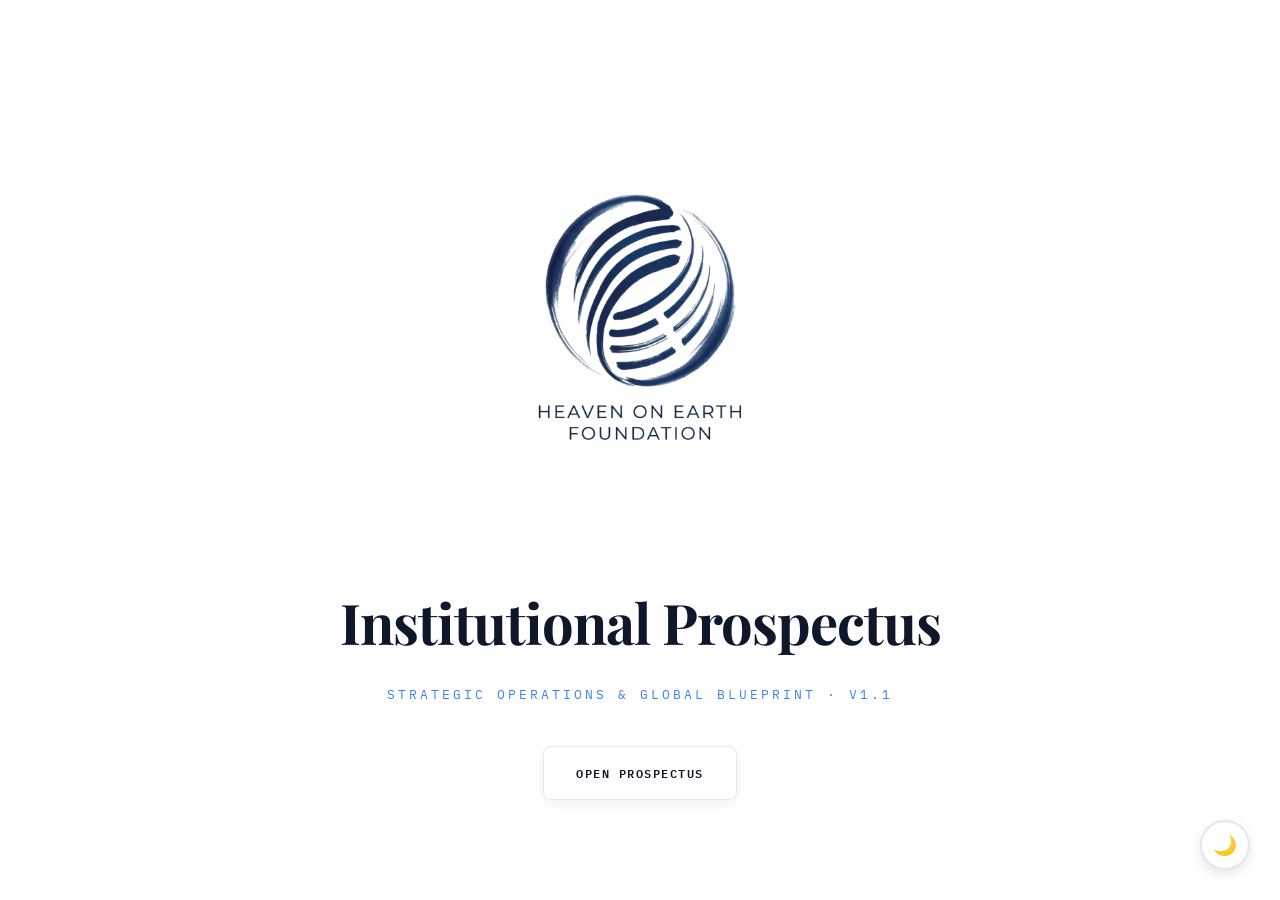
==== index.html @ 5cae1d91 "Replace theme toggles with single floating button and keep splash page white - Removed theme toggle " ====
<!DOCTYPE html>
<html lang="en">
<head>
    <meta charset="UTF-8">
    <meta name="viewport" content="width=device-width, initial-scale=1.0">
    <meta name="description" content="Heaven on Earth Foundation seeks $6-9M impact loan facility for flagship wellness sanctuary launch. Institutional prospectus for philanthropic partners and impact lenders.">
    <meta property="og:title" content="Heaven on Earth Foundation · $6-9M Impact Loan Facility">
    <meta property="og:description" content="Institutional prospectus for flagship wellness sanctuary. 1.40x DSCR at 35% break-even occupancy.">
    <meta property="og:type" content="website">
    <meta property="og:url" content="https://polite-dusk-6fdf7c.netlify.app">
    <meta name="twitter:card" content="summary_large_image">
    <title>Heaven on Earth Foundation · Institutional Prospectus · v1.1 · For Philanthropic Partners and Impact Lenders · September 2025 · Strictly Confidential</title>
    <link rel="preconnect" href="https://fonts.googleapis.com">
    <link rel="preconnect" href="https://fonts.gstatic.com" crossorigin>
    <link href="https://fonts.googleapis.com/css2?family=IBM+Plex+Mono:wght@400;500;600&family=Open+Sans:wght@300;400;600;700&family=Playfair+Display:ital,wght@0,400;0,600;0,700;1,600;1,700&display=swap" rel="stylesheet">
    <link rel="stylesheet" href="css/styles.css">
</head>
<body>
    <!-- Accessibility: Skip to main content -->
    <a href="#main-content" class="skip-link">Skip to main content</a>
    
    <!-- ARIA Live Region for dynamic content announcements -->
    <div id="aria-live-region" class="sr-only" aria-live="polite" aria-atomic="true"></div>
    
    <!-- Scroll Progress Indicator -->
    <div class="scroll-progress-container" id="scrollProgressContainer">
        <div class="scroll-progress-bar" id="scrollProgressBar"></div>
    </div>

    <!-- Zen Title Page -->
    <section id="title-page">
        <div class="title-page-content">
            <img src="assets/logo-hoe-premium-mark1.png" alt="Heaven on Earth Foundation Logo" class="title-page-logo" width="280" height="auto" loading="eager" decoding="async">
            <h1 class="title-page-headline">Institutional Prospectus</h1>
            <p class="title-page-subtitle">Strategic Operations & Global Blueprint · v1.1</p>
            <button class="btn-title" onclick="console.log('Button clicked'); startProspectus();" aria-label="Open Prospectus Presentation">Open Prospectus</button>
        </div>
    </section>
    
    <header class="prospectus-header">
        <span class="section-tag">Institutional Prospectus</span>
        <h2 class="header-title">For Philanthropic Partners<br>& Impact Lenders</h2>
        <p class="header-meta">September 2025 · Strictly Confidential</p>
        <div class="editorial-wayfinding">
            <div class="wayfinding-toggle" onclick="this.nextElementSibling.style.display = this.nextElementSibling.style.display === 'none' ? 'block' : 'none'; this.classList.toggle('expanded');">
                <span>Navigation</span>
                <svg width="10" height="6" viewBox="0 0 10 6" fill="none"><path d="M1 1L5 5L9 1" stroke="currentColor" stroke-width="1.5" stroke-linecap="round" stroke-linejoin="round"/></svg>
            </div>
            <div class="wayfinding-content" style="display: none;">
                <div class="wayfinding-track">
                    <div class="track-label">For Impact Lenders</div>
                    <div class="track-links">
                        <a href="#" onclick="navigateToStep(3); return false;">Market (IV)</a>
                        <span class="track-divider">/</span>
                        <a href="#" onclick="navigateToStep(4); return false;">Financials (V)</a>
                        <span class="track-divider">/</span>
                        <a href="#" onclick="navigateToStep(5); return false;">Structure (VI)</a>
                        <span class="track-divider">/</span>
                        <a href="#" onclick="navigateToStep(6); return false;">Governance (VII)</a>
                        <span class="track-divider">/</span>
                        <a href="#" onclick="navigateToStep(8); return false;">The Ask (IX)</a>
                    </div>
                </div>
                <div class="wayfinding-track">
                    <div class="track-label">For Philanthropists</div>
                    <div class="track-links">
                        <a href="#" onclick="navigateToStep(0); return false;">Mission (I)</a>
                        <span class="track-divider">/</span>
                        <a href="#" onclick="navigateToStep(1); return false;">Ecosystem (II)</a>
                        <span class="track-divider">/</span>
                        <a href="#" onclick="navigateToStep(2); return false;">Flagship (III)</a>
                        <span class="track-divider">/</span>
                        <a href="#" onclick="navigateToStep(3); return false;">Market (IV)</a>
                        <span class="track-divider">/</span>
                        <a href="#" onclick="navigateToStep(4); return false;">Financials (V)</a>
                        <span class="track-divider">/</span>
                        <a href="#" onclick="navigateToStep(5); return false;">Structure (VI)</a>
                        <span class="track-divider">/</span>
                        <a href="#" onclick="navigateToStep(6); return false;">Governance (VII)</a>
                        <span class="track-divider">/</span>
                        <a href="#" onclick="navigateToStep(7); return false;">Partners (VIII)</a>
                        <span class="track-divider">/</span>
                        <a href="#" onclick="navigateToStep(8); return false;">The Ask (IX)</a>
                    </div>
                </div>
            </div>
        </div>
    </header>
    
    <!-- Version Data (Single Source of Truth) -->
    <script>
        window.PROSPECTUS_VERSION = '1.1';
        window.PROSPECTUS_DATE = 'September 2025';
    </script>

    <!-- EXECUTIVE SUMMARY — Institutional Investment Overview -->
    <section id="executive-summary" class="executive-summary">
        <div class="exec-container">
            
            <!-- Investment Thesis — Lead Statement -->
            <div class="investment-thesis">
                <span class="exec-eyebrow">Investment Thesis</span>
                <h1 class="thesis-statement">
                    A $6–9M senior impact debt opportunity in institutional-grade wellness infrastructure, 
                    delivering 4–6% non-compounding returns with 1.40x coverage ratio at 35% break-even occupancy 
                    — a 40-point safety margin over industry standard.
                </h1>
            </div>

            <!-- Investment Highlights — Deal Card -->
            <div class="deal-card">
                <div class="deal-header">
                    <span class="deal-eyebrow">Investment Highlights</span>
                    <h2 class="deal-title">Senior Impact Debt</h2>
                </div>
                <div class="deal-metrics">
                    <div class="deal-metric">
                        <span class="metric-value deal-size">$6–9M</span>
                        <span class="metric-label">Target Raise</span>
                    </div>
                    <div class="deal-metric">
                        <span class="metric-value">4–6%</span>
                        <span class="metric-label">Non-Compounding Return</span>
                    </div>
                    <div class="deal-metric">
                        <span class="metric-value">100%</span>
                        <span class="metric-label">Principal Protection</span>
                    </div>
                </div>
                <div class="deal-divider"></div>
                <div class="deal-use-of-funds">
                    <span class="uof-label">Use of Funds</span>
                    <ul class="uof-list">
                        <li><strong>BC Flagship</strong> — Acquisition & renovation of institutional hospitality asset</li>
                        <li><strong>Infrastructure</strong> — 40-bed wellness center build-out</li>
                        <li><strong>Vertical Integration</strong> — Regenerative farm establishment</li>
                        <li><strong>Debt Service Reserve</strong> — $1.2M lender-controlled escrow</li>
                    </ul>
                </div>
            </div>

            <!-- Proof Points — Horizontal Metric Bar -->
            <div class="proof-points">
                <div class="proof-item">
                    <span class="proof-number">1.40x</span>
                    <span class="proof-label">DSCR Coverage<br><em>at 35% occupancy</em></span>
                </div>
                <div class="proof-divider"></div>
                <div class="proof-item">
                    <span class="proof-number">35%</span>
                    <span class="proof-label">Break-Even Floor<br><em>vs. 60–70% industry</em></span>
                </div>
                <div class="proof-divider"></div>
                <div class="proof-item">
                    <span class="proof-number">~$200K</span>
                    <span class="proof-label">Annual Labor Savings<br><em>Work-Study program</em></span>
                </div>
            </div>

            <!-- Risk/Reward Spectrum — Break-Even Comparison -->
            <div class="risk-spectrum">
                <div class="spectrum-header">
                    <span class="spectrum-eyebrow">Risk/Reward Profile</span>
                    <h3 class="spectrum-title">40-Point Safety Margin</h3>
                </div>
                <div class="spectrum-bar">
                    <div class="spectrum-track">
                        <div class="spectrum-zone zone-industry">
                            <span class="zone-label">Industry Standard</span>
                            <span class="zone-range">60-70%</span>
                        </div>
                        <div class="spectrum-zone zone-hoe">
                            <span class="zone-label">Heaven on Earth</span>
                            <span class="zone-range">35%</span>
                        </div>
                    </div>
                    <div class="spectrum-marker marker-hoe">
                        <span class="marker-label">Break-Even</span>
                    </div>
                </div>
                <p class="spectrum-caption">Break-even at 35% occupancy vs. 60-70% industry standard — a 40-point safety margin through vertical integration</p>
            </div>

            <!-- Strategic Pillars — Minimal Icons -->
            <div class="strategic-pillars">
                <div class="pillar-item">
                    <div class="pillar-icon">
                        <svg width="24" height="24" viewBox="0 0 24 24" fill="none" stroke="currentColor" stroke-width="1.5"><path d="M12 2L2 7l10 5 10-5-10-5zM2 17l10 5 10-5M2 12l10 5 10-5"/></svg>
                    </div>
                    <h3 class="pillar-name">Mission</h3>
                    <p class="pillar-desc">Sliding scale access — Community Rate, Standard, and Pay It Forward tiers. No application required.</p>
                </div>
                <div class="pillar-item">
                    <div class="pillar-icon">
                        <svg width="24" height="24" viewBox="0 0 24 24" fill="none" stroke="currentColor" stroke-width="1.5"><rect x="2" y="3" width="20" height="14" rx="2"/><line x1="8" y1="21" x2="16" y2="21"/><line x1="12" y1="17" x2="12" y2="21"/></svg>
                    </div>
                    <h3 class="pillar-name">Model</h3>
                    <p class="pillar-desc">Four-pillar vertical integration — capturing margins outsourced models lose</p>
                </div>
                <div class="pillar-item">
                    <div class="pillar-icon">
                        <svg width="24" height="24" viewBox="0 0 24 24" fill="none" stroke="currentColor" stroke-width="1.5"><path d="M12 22s8-4 8-10V5l-8-3-8 3v7c0 6 8 10 8 10z"/></svg>
                    </div>
                    <h3 class="pillar-name">Governance</h3>
                    <p class="pillar-desc">Fiduciary Board + U.S. Resident Trustee — covenant-protected, escrow-governed</p>
                </div>
            </div>

            <!-- Impact Metrics — Social Impact Indicators -->
            <div class="impact-metrics">
                <div class="impact-item">
                    <span class="impact-number">20–25%</span>
                    <span class="impact-label">Sliding Scale Access</span>
                    <span class="impact-desc">Capacity reserved for Community Rate and Work-Study participants</span>
                </div>
                <div class="impact-item">
                    <span class="impact-number">40%</span>
                    <span class="impact-label">Local Food Sourcing</span>
                    <span class="impact-desc">Regenerative farm reduces supply chain costs</span>
                </div>
                <div class="impact-item">
                    <span class="impact-number">100%</span>
                    <span class="impact-label">Non-Profit Structure</span>
                    <span class="impact-desc">All surplus reinvested in mission, not shareholders</span>
                </div>
            </div>

            <!-- Lender Protections — Minimal List -->
            <div class="protections-bar">
                <span class="protections-label">Lender Protections</span>
                <div class="protections-items">
                    <span class="protection-item">$1.2M Debt Service Reserve</span>
                    <span class="protection-dot">•</span>
                    <span class="protection-item">Negative Pledge Covenant</span>
                    <span class="protection-dot">•</span>
                    <span class="protection-item">Springing Board Veto</span>
                    <span class="protection-dot">•</span>
                    <span class="protection-item">Ringfenced Charitable Assets</span>
                </div>
            </div>

            <!-- Primary CTA -->
            <div class="exec-cta">
                <button type="button" class="exec-enter-btn" onclick="return enterProspectus(event);">
                    <span class="btn-text">Enter Full Prospectus</span>
                    <span class="btn-arrow">→</span>
                </button>
                <p class="cta-subtext">Full documentation available in Virtual Data Room upon NDA execution</p>
            </div>

            <!-- Presenter Notes -->
            <div class="presenter-note">
                <div class="pn-eyebrow">Presenter Notes — The 90-Second Pitch</div>
                <p><strong>What it is:</strong> A $6-9M senior impact debt opportunity financing institutional-grade wellness infrastructure. 4-6% non-compounding return with 100% principal protection. Asset-backed, covenant-governed, and mission-aligned.</p>
                <p><strong>Why it matters:</strong> We break even at 35% occupancy while competitors need 75% — a 40-point safety margin. Vertical integration: farm eliminates food costs, Work-Study saves $200K annually, four-pillar ecosystem captures margins.</p>
                <p><strong>Why lenders care:</strong> 1.40x DSCR at 35% occupancy. $1.2M reserve in escrow with joint CFO/lender signing. Independent Board majority with veto power. South Dakota Trust + Wyoming LLC = bankruptcy remoteness.</p>
                <p><strong>The terms:</strong> 4-6% non-compounding. 100% principal return at maturity. Zero equity dilution. Two-tranche disbursement with milestone gates. Interest-only for 12 months, then amortizing quarterly.</p>
            </div>

            <!-- Footer -->
            <footer class="exec-footer">
                <p class="vdr-contact">Request VDR Access: <a href="mailto:capital@heavenonearth.foundation">capital@heavenonearth.foundation</a></p>
                <p class="confidential-notice">Strictly Confidential · September 2025 · For Philanthropic Partners & Impact Lenders Only</p>
            </footer>
        </div>
    </section>

    <main class="timeline-container" id="main-content" tabindex="-1">
        <div class="timeline-track" id="timelineTrack" aria-hidden="true"></div>
        
        <section class="timeline-row core-node is-revealed" id="step-0">
            <div class="panel" style="position: relative;">
                                <span class="section-tag">THE MISSION</span>
                <h2>The Mission & Vision</h2>
                <h3 class="mission-statement">To create centers for health, wellness, and spiritual awakening in harmony with God's original design.</h3>
                <div style="text-align:center; margin: 16px auto 32px auto; max-width: 80%;">
                    <span style="font-family:'IBM Plex Mono',monospace; font-size:0.68rem; letter-spacing:0.18em; text-transform:uppercase; color:var(--hoef-stone); line-height:1.6; display:block;">
                        Institutional Translation — Self-sustaining wellness infrastructure for 100-year continuity beyond founder involvement.
                    </span>
                </div>
                <p class="laymans-block"><strong>Heaven on Earth Foundation</strong> is a nonprofit operating company built on asset-backed wellness infrastructure. All operational surplus flows through a legally codified Mission Sustainability Waterfall — first to reserves, then to debt service, then back into the Foundation to improve programs, infrastructure, career opportunities, and access for those who cannot contribute at the standard rate. No surplus is extracted. No founder holds equity. Every dollar cycles back into the mission.</p>

                <button class="btn-action btn-center" onclick="navigateToStep(1); return false;">
                    Continue: Ecosystem →
                </button>

                <div class="presenter-note">
                    <div class="pn-eyebrow">Executive Summary — Full Page Explanation</div>
                    <p><strong>Investment Thesis:</strong> A $6–9M senior impact debt opportunity in institutional-grade wellness infrastructure. This is not speculative equity — it's asset-backed lending with 4–6% non-compounding returns and 100% principal protection. The 1.40x DSCR at 35% break-even occupancy provides a 40-point safety margin over the 60–70% industry standard.</p>
                    <p><strong>Investment Highlights:</strong> Senior Impact Debt structure means you're first in line for repayment. $6–9M target raise. 4–6% non-compounding return (simple interest, no compounding). 100% principal protection through asset backing and covenant structure.</p>
                    <p><strong>Use of Funds:</strong> BC Flagship — acquisition and renovation of existing institutional hospitality asset (not ground-up construction). Infrastructure — 40-bed wellness center build-out. Vertical Integration — regenerative farm establishment. Debt Service Reserve — $1.2M lender-controlled escrow ensures 6 months of debt service coverage from day one.</p>
                    <p><strong>Key Metrics Explained:</strong> 1.40x DSCR Coverage at 35% occupancy means even at low utilization, there's 40% more cash flow than needed to service debt. 35% Break-Even Floor vs. 60–70% industry standard — most retreat centers need 60–70% occupancy to break even; this model works at 35%. ~$200K Annual Labor Savings through Work-Study program where participants contribute labor in exchange for program access.</p>
                    <p><strong>Risk/Reward Profile:</strong> The 40-Point Safety Margin visual compares Heaven on Earth's 35% break-even to the industry's 60–70% standard. This margin comes from vertical integration — capturing food costs, labor value, and operational margins that outsourced models lose to third parties.</p>
                    <p><strong>Strategic Pillars:</strong> Mission — sliding scale access model where those who can pay more support access for those who can't. Model — Four-pillar vertical integration (Farm, School, Enlightenment Center, Healing Center) keeps revenue in-house rather than outsourcing. Governance — Fiduciary Board with U.S. Resident Trustee provides covenant protection and escrow governance.</p>
                    <p><strong>Impact Metrics:</strong> Sliding Scale Access — Community Rate, Standard, and Pay It Forward tiers. No application required. Same facilities for everyone. 40% Local Food Sourcing — regenerative farm reduces supply chain costs and food expenses. 100% Non-Profit Structure — all surplus reinvested in mission, not shareholders.</p>
                    <p><strong>Lender Protections:</strong> $1.2M Debt Service Reserve in escrow. Negative Pledge Covenant prevents additional debt without consent. Springing Board Veto activates if covenants are breached. Ringfenced Charitable Assets in South Dakota Dynasty Trust provide bankruptcy remoteness.</p>
                    
                    <div class="laymans-block">
                        <p class="laymans-highlight"><strong>Financial Terms (Layman's Guide)</strong></p>
                        <p><strong>Senior Debt:</strong> You get paid first if anything goes wrong — before equity holders, before anyone else. It's the safest position in the capital structure.</p>
                        <p><strong>DSCR (Debt Service Coverage Ratio):</strong> How much cash flow is available to pay debt. 1.40x means for every $1 of debt payment, there's $1.40 coming in. Anything above 1.0x is good; 1.40x is very safe.</p>
                        <p><strong>Non-Compounding Interest:</strong> Simple interest — you earn 4-6% on the original amount, not on accumulated interest. No "interest on interest."</p>
                        <p><strong>Break-Even Occupancy:</strong> The minimum guests needed to cover costs. 35% means you only need 35 out of 100 beds filled to break even. Most competitors need 60-70%.</p>
                        <p><strong>Vertical Integration:</strong> Owning all parts of the supply chain instead of outsourcing. We grow our own food, run our own programs, keep our own margins.</p>
                        <p><strong>Debt Service Reserve:</strong> A savings account with 6 months of debt payments set aside in advance. Guarantees lenders get paid even if revenue dips temporarily.</p>
                        <p><strong>Negative Pledge Covenant:</strong> A legal promise not to take on more debt without lender approval. Protects your position from being diluted by new loans.</p>
                        <p><strong>Bankruptcy Remoteness:</strong> Legal structure that makes it nearly impossible for creditors to seize assets. South Dakota Dynasty Trust is one of the strongest asset protection structures available.</p>
                    </div>
                </div>

                <div class="pitch-deck">
                    <div class="pn-eyebrow">The Pitch: The Mission (60 sec)</div>
                    <div class="script-text">
                        <p>The investment thesis addresses a structural market gap: measurable demand for wellness infrastructure significantly exceeds supply of durable, institution-grade delivery models. Industry fragmentation and founder-dependent operations create persistent operational volatility.</p>
                        <p>The Foundation leverages a diversified earned revenue model strategy where partnership funding and grant support enable sliding scale access for underserved communities. This mission-aligned pricing model, proven by Esalen Institute and Kripalu Center, ensures accessibility without donor dependency.</p>
                        <p>The Foundation's architecture prioritizes governance rigor, asset-backed capital structure, and codified operating controls. This institutional approach ensures operational continuity independent of any individual's continued involvement.</p>
                    </div>
                </div>
            </div>
        </section>

        <section class="timeline-row align-left" id="step-1" aria-hidden="true">
            <div class="timeline-dot" aria-hidden="true"></div>
            <div class="panel" style="position: relative;">
                                <span class="panel-tag">THE ECOSYSTEM</span>
                <h3 tabindex="-1">The Four Pillars</h3>
                <p class="subtitle">A closed-loop ecosystem designed to restore the whole organism—body, mind, and spirit.</p>
                
                <div class="faq-list entity-list" role="list">

                    <div class="faq-item entity-item" role="listitem">
                        <button class="faq-q" aria-expanded="false">
                            <span class="entity-num">01</span>
                            <span class="entity-name">HEAVEN ON EARTH FARM <span class="entity-subtitle">| The Land</span></span>
                            <span class="faq-chev" aria-hidden="true">
                                <svg width="12" height="12" viewBox="0 0 12 12" fill="none"><path d="M2 4L6 8L10 4" stroke="currentColor" stroke-width="1.5" stroke-linecap="round" stroke-linejoin="round"/></svg>
                            </span>
                        </button>
                        <div class="faq-a">
                            <p>A fully integrated regenerative ecosystem serving as the nutritional foundation, cost-offset engine, and living classroom. The farm generates both <strong>internal savings</strong> (eliminating food cost markups) and <strong>external revenue</strong> (CSA memberships, value-added retail).</p>

                            <p class="mt-12"><strong>Biointensive & Regenerative Cultivation:</strong></p>
                            <ul class="mt-12">
                                <li>Deep soil preparation and hyper-dense companion planting produce 2-6x more food than commercial agriculture</li>
                                <li>Closed-loop water catchment reduces external dependency by 70%+</li>
                                <li><strong>Cost-offset impact:</strong> Estimated <strong>$300,000 annual savings</strong> vs. external premium food vendors</li>
                            </ul>

                            <p class="mt-12"><strong>Gift Economy Farm Model — Six Integrated Revenue Streams:</strong></p>
                            <ul class="mt-12">
                                <li><strong>Community Supported Agriculture (CSA):</strong> Farm subscription shares on sliding scale; partnership-funded subsidies ensure access for low-income families. No one turned away for lack of funds.</li>
                                <li><strong>Community Kitchen:</strong> Farm-fresh meals offered at sliding scale; radical hospitality means access regardless of ability to pay</li>
                                <li><strong>Value-Added Products:</strong> Fermented vegetables, herbal tinctures, organic fertilizers (JADAM), artisanal cheeses—produced for community nourishment</li>
                                <li><strong>Agritourism & Education:</strong> Farm tours and workshops by donation; knowledge shared freely with schools and community groups</li>
                                <li><strong>Corporate CSA Programs:</strong> B2B farm-share contracts providing stable revenue to support community access initiatives</li>
                                <li><strong>Work-Trade Program:</strong> Participants exchange farm labor for food shares—building relationship with the land</li>
                            </ul>

                            <p class="mt-12"><strong>Year-Round Production — Climate-Controlled Greenhouse:</strong></p>
                            <p class="mt-12">BC's coastal climate limits outdoor cultivation November–March. The integrated greenhouse system ensures 365-day food production regardless of exterior conditions.</p>

                            <p class="mt-12"><strong>Hybrid Growing Systems:</strong></p>
                            <ul class="mt-12">
                                <li><strong>Deep Water Culture (DWC):</strong> Bulk leafy greens for the dining hall. Roots suspended in oxygenated nutrient reservoirs—stable, scalable, forgiving to operate. Large water volume buffers temperature and pH fluctuation.</li>
                                <li><strong>Vertical NFT:</strong> High-value herbs and microgreens in angled channels with continuous nutrient film. Stacked vertically to maximize footprint. Up to 12 crop rotations per year.</li>
                                <li><strong>AI-Driven Automation:</strong> Machine learning optimizes growing conditions, improving yield consistency 18–27% over manual systems. Variable-spectrum LED lighting reduces energy consumption 50% vs. legacy systems.</li>
                                <li><strong>Aquaponic Integration (Phase 2, Year 2):</strong> Closed-loop system where fish effluent fertilizes plants; plants filter water for fish. Eliminates synthetic nutrients; produces fish protein for dining hall. Requires 6–8 week biological stabilization period.</li>
                            </ul>

                            <p class="mt-12"><strong>Financial & Educational Impact:</strong></p>
                            <ul class="mt-12">
                                <li><strong>Food Cost Offset:</strong> $300K annual savings—year-round operation eliminates seasonal dependency on external vendors</li>
                                <li><strong>Land Efficiency:</strong> Equivalent yields on fraction of field agriculture footprint—enables smaller properties without sacrificing food self-sufficiency</li>
                                <li><strong>Vocational Curriculum:</strong> DWC, NFT, and aquaponic systems are teachable, certifiable skills embedded in School of Living curriculum</li>
                                <li><strong>CapEx:</strong> Hybrid DWC/NFT greenhouse with AI automation: $80,000–$220,000. Aquaponic integration (Year 2): $30,000–$60,000. Included in Farm Infrastructure Use of Funds.</li>
                            </ul>

                            <p style="margin-top: 12px; font-size: 0.85rem; color: var(--hoef-stone);"><strong>Performance Metrics:</strong> Soil organic carbon (SOC), microbiome diversity, water retention, cost-per-meal vs. external sourcing, farm revenue per acre.</p>
                        </div>
                    </div>

                    <div class="presenter-note">
                        <div class="pn-eyebrow">Pillar 01 — Heaven on Earth Farm (Layman's Terms)</div>
                        <p><strong>What it is:</strong> A regenerative farm operating on <strong>gift economy principles</strong> with six income streams: (1) CSA farm shares on sliding scale with partnership funding for low-income access, (2) Artisanal products made with care for community nourishment, (3) Community kitchen meals offered at accessible rates—no one turned away, (4) Educational farm tours and workshops by donation or sliding scale, (5) Corporate CSA contracts that subsidize community programs, and (6) Work-Trade participants exchanging labor for food and learning. <strong>Why it matters:</strong> $300K annual food cost savings PLUS revenue that sustains operations without gouging—farm operates on radical hospitality, not profit maximization. <strong>Why lenders care:</strong> Multiple revenue streams from one asset; diversified income reduces risk; mission-aligned pricing builds community trust and long-term sustainability. <strong>Key concepts:</strong> Gift economy, CSA, sliding scale access, agritourism, Work-Trade, radical hospitality.</p>
                        <div class="pn-divider" style="margin: 12px 0; border-top: 1px solid #D1D1CD;"></div>
                        <p style="font-size: 12px; color: #555; margin-bottom: 4px; font-weight: 600; text-transform: uppercase;">Agricultural Terms (Layman's Guide)</p>
                        <ul style="font-size: 13px; color: #333; line-height: 1.5; padding-left: 18px;">
                            <li><strong>Deep Water Culture (DWC):</strong> Growing plants by letting roots hang in a tub of oxygen-rich, nutrient-filled water. It's stable and grows a lot of food fast.</li>
                            <li><strong>Nutrient Film Technique (NFT):</strong> A thin "film" of water flows over roots in long gutters. Great for saving space with herbs/greens.</li>
                            <li><strong>Aquaponics:</strong> A closed-loop system where fish waste fertilizes the plants, and the plants clean the water for the fish.</li>
                        </ul>
                        <div class="pn-divider" style="margin: 12px 0; border-top: 1px solid #D1D1CD;"></div>
                        <p style="font-size: 12px; color: #555; margin-bottom: 4px; font-weight: 600; text-transform: uppercase;">Technical Infrastructure Analysis</p>
                        <p style="font-size: 13px; color: #333; line-height: 1.6;">Detailed multi-campus farm infrastructure analysis — including per-site CAPEX breakdowns for all 4 confirmed jurisdictions (BC, Thailand, Bali, Portugal), solar energy modeling, and aquaponics system specifications — <a href="data-room.html" style="color: #8a6a30; text-decoration: underline;">available in Virtual Data Room upon NDA execution</a>. Network-wide farm infrastructure investment: ~USD $2.8M net of EU grants. Vietnam and Hawaii remain under evaluation as expansion candidates.</p>
                    </div>

                    <div class="entity-connector">↓</div>

                    <div class="faq-item entity-item" role="listitem">
                        <button class="faq-q" aria-expanded="false">
                            <span class="entity-num">02</span>
                            <span class="entity-name">THE SCHOOL OF LIVING <span class="entity-subtitle">| The Body</span></span>
                            <span class="faq-chev" aria-hidden="true">
                                <svg width="12" height="12" viewBox="0 0 12 12" fill="none"><path d="M2 4L6 8L10 4" stroke="currentColor" stroke-width="1.5" stroke-linecap="round" stroke-linejoin="round"/></svg>
                            </span>
                        </button>
                        <div class="faq-a">
                            <p><strong>The Body:</strong> A practical curriculum designed to restore biological Original Design and build immense cellular resilience. This department creates a stable physiological foundation for advanced contemplative work.</p>

                            <p class="mt-12"><strong>Core Curriculum:</strong></p>
                            <ul class="mt-12">
                                <li><strong>Nutritional Reset:</strong> Combines ancestral nutrition principles with structured metabolic and intermittent fasting protocols to promote cellular autophagy, improve metabolic flexibility, and correct nutrient deficiencies common in modern diets</li>
                                <li><strong>Cellular Conditioning:</strong> Employs contrast therapy (sauna and cold plunge cycles) and photobiomodulation (red and near-infrared light) to stimulate mitochondrial biogenesis, reduce inflammation, and enhance cellular repair mechanisms</li>
                                <li><strong>Somatic Regulation:</strong> Integrates somatic movement practices and transformational breathwork to release stored trauma in the body, regulate the nervous system, and improve vagal tone</li>
                            </ul>

                            <p class="mt-12"><strong>Integration & Tracking:</strong> This pillar operates in close integration with the Heaven on Earth Farm (providing the actual food) and the Healing Center (for clinical oversight). Outcomes are tracked through HRV measurements and participant self-reports.</p>

                            <p style="margin-top: 12px; font-size: 0.85rem; color: var(--hoef-stone);"><strong>Outcomes:</strong> Metabolic flexibility, reduced inflammation, improved mitochondrial function, trauma release, enhanced vagal tone, somatic resilience.</p>
                        </div>
                    </div>

                    <div class="presenter-note">
                        <div class="pn-eyebrow">Pillar 02 — School of Living (Layman's Terms)</div>
                        <p><strong>What it is:</strong> A body-regulation program that prepares people physically for deep contemplative work. Three main components: (1) Nutritional Reset—fasting protocols and ancestral eating to fix metabolic issues, (2) Cellular Conditioning—sauna/cold plunge and red light therapy to boost mitochondria and reduce inflammation, (3) Somatic Regulation—movement and breathwork to release stored trauma and regulate the nervous system. <strong>Why it matters:</strong> You can't do deep spiritual work if your body is inflamed and traumatized. This pillar creates the physical foundation. <strong>Why lenders care:</strong> Integrates with Farm (food supply) and Healing Center (clinical oversight); creates measurable biometric outcomes. <strong>Key concepts:</strong> Biological Original Design, metabolic reset, cellular conditioning, somatic regulation.</p>
                        
                        <div class="laymans-block">
                            <p class="laymans-highlight"><strong>Health & Wellness Terms (Layman's Guide)</strong></p>
                            <p><strong>Metabolic Reset:</strong> Giving your digestion a break through fasting or simple eating to let your body heal and reset its energy systems.</p>
                            <p><strong>Cellular Conditioning:</strong> Using heat (sauna), cold (cold plunge), and light (red light therapy) to make your cells stronger and more resilient.</p>
                            <p><strong>Somatic Regulation:</strong> Using movement and breathing to release trauma stored in the body and calm your nervous system.</p>
                            <p><strong>HRV (Heart Rate Variability):</strong> A measure of how well your nervous system handles stress. Higher HRV = better stress resilience and recovery.</p>
                            <p><strong>Mitochondrial Function:</strong> How well your cells produce energy. Better mitochondrial function = more energy, less fatigue, better health.</p>
                            <p><strong>Inflammation:</strong> Your body's immune response. Chronic inflammation causes many health problems. Reducing it improves overall wellness.</p>
                            <p><strong>Vagal Tone:</strong> How well your vagus nerve (which controls relaxation and digestion) is working. Good vagal tone = better stress response and digestion.</p>
                            <p><strong>Ancestral Eating:</strong> Eating foods humans evolved to eat—whole foods, no processed ingredients, similar to what our ancestors ate.</p>
                        </div>
                    </div>

                    <div class="entity-connector">↓</div>

                    <div class="faq-item entity-item" role="listitem">
                        <button class="faq-q" aria-expanded="false">
                            <span class="entity-num">03</span>
                            <span class="entity-name">THE ENLIGHTENMENT CENTER <span class="entity-subtitle">| The Spirit</span></span>
                            <span class="faq-chev" aria-hidden="true">
                                <svg width="12" height="12" viewBox="0 0 12 12" fill="none"><path d="M2 4L6 8L10 4" stroke="currentColor" stroke-width="1.5" stroke-linecap="round" stroke-linejoin="round"/></svg>
                            </span>
                        </button>
                        <div class="faq-a">
                            <p>The contemplative core facilitating the direct experience of truth and radical self-realization. This pillar operationalizes <strong>Enlightenment Intensives</strong> using the Communication Dyad, with <strong>Sliding Scale Access</strong> funding democratic access.</p>

                            <p class="mt-12"><strong>The Core Practice:</strong></p>
                            <ul class="mt-12">
                                <li><strong>The Communication Dyad:</strong> A rigorous peer-to-peer technique alternating non-judgmental, receptive listening with active contemplation of fundamental questions ("Who am I?")</li>
                                <li><strong>The Intensive Container:</strong> Distraction-free environment (6am-10pm) combining timed dyad exercises, walking contemplation, and noble silence to clear mental machinery</li>
                                <li><strong>Facilitation Standard:</strong> Delivered exclusively by Senior Facilitators with 2,000+ hour certification ensuring safety and standardized outcomes</li>
                            </ul>

                            <p class="mt-12"><strong>Sliding Scale Access Model:</strong></p>
                            <ul class="mt-12">
                                <li><strong>Standard 3-Day Intensive:</strong> $420–$775 per participant</li>
                                <li><strong>Full-Rate/Specialized Intensives:</strong> $1,500–$7,225+ per stay (global retreats, premium accommodations, extended programs)</li>
                                <li><strong>Pay It Forward Segment:</strong> Full-rate pricing supports overall program sustainability</li>
                                <li><strong>Sliding Scale Access Model:</strong> Partnership funding and grants enable Community Rate access for underserved populations</li>
                            </ul>

                            <p class="mt-12"><strong>Access Model Benchmark (Esalen/Kripalu Model):</strong> Non-profit retreat centers utilize institutional partnerships and grant funding to offer scholarships covering <strong>50% to 90%</strong> of tuition and accommodations for individuals demonstrating financial need.</p>

                            <blockquote style="border-left: 3px solid #d4af37; padding-left: 16px; margin: 16px 0; font-style: italic; color: var(--hoef-dark);">
                                "Discovering who you are dissolves a huge segment of life's uncertainty and pain and awakens you to the living reality of truth."
                                <div style="font-size: 0.85rem; color: var(--hoef-stone); margin-top: 8px; font-style: normal;">— Charles Berner</div>
                            </blockquote>

                            <p class="mt-12"><strong>The 2,000-Hour Mastery Path — Eliminating Guru Risk:</strong></p>
                            <ul class="mt-12">
                                <li><strong>The Problem:</strong> Spiritual/wellness sector plagued by "Guru Risk" — personality-dependent operations that collapse when key individuals exit or become unable to fulfill duties</li>
                                <li><strong>The Solution:</strong> Codified 4-tier progression (200 → 500 → 1,000 → 2,000 hours) with documented competencies at each stage</li>
                                <li><strong>Quality Assurance:</strong> Senior Facilitators with 2,000+ hours deliver all sessions; no "intermediate" facilitators in high-intensity containers</li>
                                <li><strong>Scalability:</strong> Pipeline produces enough certified Masters to staff multiple international locations without founder dependence</li>
                            </ul>

                            <div style="margin-top: 20px; padding: 18px; background: var(--hoef-note-bg); border-left: 3px solid var(--hoef-gold);">
                                <p style="margin: 0 0 12px 0; font-weight: 600; color: var(--hoef-dark);">The Enlightenment Intensive Mastery Standard</p>
                                <p style="margin: 0 0 12px 0; font-size: 0.9rem; color: var(--hoef-ink);">The <strong>Enlightenment Intensive</strong> represents the apex of our vocational excellence framework—a 2,000-hour immersive path ensuring facilitators can deliver the luxury service levels required to command premium price points while maintaining the integrity of the dyad method.</p>
                                <p style="margin: 0 0 8px 0; font-size: 0.85rem; color: var(--hoef-ink);"><strong>Retention & Compensation:</strong></p>
                                <ul style="margin: 0; padding-left: 18px; font-size: 0.85rem; color: var(--hoef-ink); line-height: 1.6;">
                                    <li>Progressive tiers: $45K → $85K → $125K+ annually</li>
                                    <li>Phantom equity for Senior Monitors/Master Practitioners</li>
                                    <li>On-site housing for senior staff (BC cost-of-living offset)</li>
                                    <li>Continuing education: 40 hrs/year paid training</li>
                                </ul>
                            </div>

                            <p style="margin-top: 12px; font-size: 0.85rem; color: var(--hoef-stone);"><strong>Outcomes:</strong> Standardized pre/post measures, anonymous NPS, breakthrough documentation, 2,000-hour mastery pipeline, key-person risk elimination.</p>
                        </div>
                    </div>

                    <div class="presenter-note">
                        <div class="pn-eyebrow">Pillar 03 — The Enlightenment Center (Layman's Terms)</div>
                        <p><strong>What it is:</strong> The contemplative core offering Enlightenment Intensives using the Communication Dyad, with tiered pricing ($420-$775 standard / $1,500-$7,225+ Pay It Forward) that funds sliding scale access. PLUS a 2,000-hour mastery pipeline that trains facilitators in 4 progressive tiers—eliminating "guru risk" by ensuring the method can be delivered by certified masters, not just founders. <strong>Why it matters:</strong> Every luxury participant subsidizes community access; 2,000-hour pipeline ensures quality and scalability beyond founder involvement. <strong>Why lenders care:</strong> Premium pricing generates mission surplus; standardized training pipeline proves scalability (franchise model vs. personality-dependent retreat); 2,000-hour certification ensures consistent delivery quality across all locations. <strong>Key concepts:</strong> 1-for-1 scholarship, sliding scale access, dyad method, 2,000-hour mastery path, guru-risk elimination, standardized facilitator pipeline.</p>
                        
                        <div class="laymans-block">
                            <p class="laymans-highlight"><strong>Contemplative Terms (Layman's Guide)</strong></p>
                            <p><strong>Communication Dyad:</strong> A structured communication exercise where two people take turns listening and speaking without interruption. Creates deep connection and self-discovery.</p>
                            <p><strong>Enlightenment Intensive:</strong> A multi-day immersive retreat focused on self-discovery through the dyad method. Participants explore who they are beyond their social conditioning.</p>
                            <p><strong>Guru Risk:</strong> The danger of a business or community depending too much on one charismatic leader. If that leader leaves, the whole thing collapses.</p>
                            <p><strong>2,000-Hour Mastery Path:</strong> A training program requiring 2,000 hours of practice to become a master facilitator. Similar to how pilots or surgeons need extensive training before practicing independently.</p>
                            <p><strong>Phantom Equity:</strong> Profit-sharing rights without actual ownership. Staff earn a share of profits without holding legal shares in the company.</p>
                            <p><strong>Facilitator Pipeline:</strong> A system that trains new facilitators continuously, ensuring there are always qualified people to deliver the programs.</p>
                            <p><strong>Standardized Delivery:</strong> Ensuring every facilitator delivers the program the same way, so participants get consistent quality regardless of who leads.</p>
                        </div>
                    </div>

                    <div class="entity-connector">↓</div>

                    <div class="faq-item entity-item" role="listitem">
                        <button class="faq-q" aria-expanded="false">
                            <span class="entity-num">04</span>
                            <span class="entity-name">THE HEALING CENTER <span class="entity-subtitle">| The Integration</span></span>
                            <span class="faq-chev" aria-hidden="true">
                                <svg width="12" height="12" viewBox="0 0 12 12" fill="none"><path d="M2 4L6 8L10 4" stroke="currentColor" stroke-width="1.5" stroke-linecap="round" stroke-linejoin="round"/></svg>
                            </span>
                        </button>
                        <div class="faq-a">
                            <p>A comprehensive healing arts and somatic wellness space providing <strong>clinical integration</strong> through thermal contrast therapy and somatic regulation. This pillar generates <strong>B2B stability</strong> through corporate contracts and outpatient memberships.</p>

                            <p class="mt-12"><strong>Core Services:</strong></p>
                            <ul class="mt-12">
                                <li><strong>Thermal Contrast Therapy:</strong> Sauna, cold plunge, breathwork protocols to prevent "fade" of retreat benefits</li>
                                <li><strong>Mindful Movement & Somatics:</strong> Trauma-sensitive yoga, somatic experiencing, nervous system regulation</li>
                                <li><strong>Therapeutic Fasting & Metabolic Reset:</strong> Medically supervised fasting (16:8, 18:6, OMAD, 24-72hr water fasts)</li>
                                <li><strong>Transformational Workshops:</strong> Group containers for trauma healing, nervous system regulation</li>
                            </ul>

                            <p class="mt-12"><strong>B2B Corporate Wellness Retainers:</strong></p>
                            <ul class="mt-12">
                                <li><strong>12-Month Contracts:</strong> $500–$3,000/month for block bookings</li>
                                <li><strong>Revenue Stability:</strong> Smooths seasonal volatility; funds permanent scholarship runway</li>
                                <li><strong>Target Clients:</strong> Fortune 500 HR departments, leadership teams ($700/night industry benchmark)</li>
                            </ul>

                            <p class="mt-12"><strong>Outpatient Memberships:</strong></p>
                            <ul class="mt-12">
                                <li><strong>Thermal Suite Access:</strong> $150–$250/month unlimited (aligned with luxury wellness benchmarks)</li>
                                <li><strong>Stable Recurring Revenue:</strong> Maintains cash runway for multi-year scholarship commitments</li>
                                <li><strong>Local Community Health:</strong> Fee-for-service medical referrals</li>
                            </ul>

                            <p style="margin-top: 12px; font-size: 0.85rem; color: var(--hoef-stone);"><strong>Outcomes:</strong> Metabolic markers (ketones, glucose), HRV, inflammatory profiles, lifestyle integration tracking.</p>
                        </div>
                    </div>

                    <div class="presenter-note">
                        <div class="pn-eyebrow">Pillar 04 — The Healing Center (Layman's Terms)</div>
                        <p><strong>What it is:</strong> Clinical integration pillar with B2B stability—corporate retainers ($500-$3,000/mo) and outpatient memberships ($150-$250/mo). <strong>Why it matters:</strong> 12-month contracts eliminate seasonal volatility; predictable cash flow enables multi-year scholarship commitments. <strong>Why lenders care:</strong> Recurring revenue reduces occupancy risk; corporate wellness market growing 47% post-COVID. <strong>Key concepts:</strong> B2B retainers, outpatient memberships, revenue predictability, seasonal smoothing.</p>
                        
                        <div class="laymans-block">
                            <p class="laymans-highlight"><strong>Business & Clinical Terms (Layman's Guide)</strong></p>
                            <p><strong>B2B Retainers:</strong> Business-to-business contracts where companies pay a monthly fee for ongoing services. Like a subscription but for corporate clients.</p>
                            <p><strong>Outpatient Memberships:</strong> Monthly memberships for local residents to use facilities without staying overnight. Like a gym membership but for wellness services.</p>
                            <p><strong>Seasonal Volatility:</strong> Revenue fluctuations based on seasons. For example, retreat centers are busy in summer, empty in winter. Recurring contracts smooth this out.</p>
                            <p><strong>Revenue Predictability:</strong> Knowing how much money will come in each month. Makes financial planning and loan repayment much safer.</p>
                            <p><strong>Corporate Wellness:</strong> Programs companies offer employees to improve health and reduce stress. A growing market as companies invest in employee wellbeing.</p>
                            <p><strong>Thermal Suite:</strong> Facilities like saunas, steam rooms, and cold plunges used for health benefits. High-margin service with recurring revenue potential.</p>
                            <p><strong>Cash Runway:</strong> How long the business can operate with current cash reserves. Predictable revenue extends runway and reduces risk.</p>
                        </div>
                    </div>
                </div>

                <div class="pitch-deck">
                    <div class="pn-eyebrow">The Pitch: The Four Pillars (90 sec)</div>
                    <div class="script-text">
                        <p>Vertical integration addresses structural margin leakage endemic to outsourced retreat models. Industry data indicates material failure rates where operational dependencies on third-party vendors create cost volatility and quality inconsistency.</p>
                        <p>The closed-loop ecosystem captures value at multiple operational layers: on-site regenerative agriculture eliminates food cost markups while generating educational programming revenue; integrated body preparation and contemplative protocols produce measurable guest outcomes with documented retention rates; the absence of outside vendor dependencies produces unit economics distinct from industry benchmarks.</p>
                        <p>Four operational pillars function as an integrated value chain: the Farm produces food and educational experiences; the School of Living regulates stress biology through evidence-based protocols; the School of Enlightenment delivers certified dyad facilitation and Enlightenment Intensive trainings; the Healing Center provides medical fasting for metabolic reset. Each component reinforces the others, creating network effects within the operational model.</p>
                        <p>Scalability derives from replicable architecture rather than vendor aggregation. Each international deployment utilizes jurisdiction-specific tax incentives and capital subsidies while maintaining identical operational standards. Thailand offers 0% corporate tax for 8 years under BOI promotion; Portugal provides EU structural funds covering 50% of capital expenditure.</p>
                        <p>The economic result: vertical integration captures margin that outsourced models cede to vendors. This is not marketing positioning; it is arithmetic derived from cost structure differential.</p>
                    </div>
                </div>

                <button class="btn-action" onclick="advanceTimeline(2, this)">Continue: The Flagship →</button>
            </div>
            <div class="quote-panel far-quote">
                <div class="quote-text">"Health and well-being is everyone's birthright. Freedom from within naturally extends outward towards others and the world."</div>
                <div class="quote-author">— Foundation Creed</div>
            </div>
        </section>

        <section class="timeline-row align-right" id="step-2" aria-hidden="true">
            <div class="timeline-dot" aria-hidden="true"></div>
            <div class="panel" style="position: relative;">
                                <span class="panel-tag">THE FLAGSHIP EXECUTION</span>
                <h3 tabindex="-1">The BC Flagship</h3>
                <p class="subtitle">Our inaugural sanctuary in British Columbia, Canada.</p>
                
                <div class="faq-list entity-list" role="list">

                    <div class="faq-item entity-item" role="listitem">
                        <button class="faq-q" aria-expanded="false">
                            <span class="entity-num">01</span>
                            <span class="entity-name">BC FLAGSHIP LOCATION <span class="entity-subtitle">| Sunshine Coast</span></span>
                            <span class="faq-chev" aria-hidden="true">
                                <svg width="12" height="12" viewBox="0 0 12 12" fill="none"><path d="M2 4L6 8L10 4" stroke="currentColor" stroke-width="1.5" stroke-linecap="round" stroke-linejoin="round"/></svg>
                            </span>
                        </button>
                        <div class="faq-a">
                            <p>Targeted for the pristine Sunshine Coast (Roberts Creek), the inaugural flagship leverages the region's old-growth forests and coastal tranquility. This specific geography was selected because its natural environment actively supports deep nervous system regulation and contemplative healing.</p>

                            <p class="mt-12"><strong>Market Validation — Proven Demand:</strong></p>
                            <ul class="mt-12">
                                <li><strong>Linwood House (Roberts Creek):</strong> Operating since 2001—5-acre forest retreat, 11 bedrooms, 6-15 guest capacity. Proves 20+ years of sustained market demand in exact target location.</li>
                                <li><strong>RVN Wellness (Roberts Creek):</strong> Active wellness programming with retreat events ($399-$688 pricing). Validates contemporary demand for structured wellness experiences.</li>
                                <li><strong>Discovery Place Retreat (Roberts Creek):</strong> Established B&B/retreat operation with sustained occupancy. Confirms Roberts Creek as recognized wellness destination.</li>
                            </ul>

                            <p class="mt-12"><strong>Competitive Gap — No Institutional-Grade Competitor:</strong></p>
                            <ul class="mt-12">
                                <li><strong>Existing Operators Max at 15 Guests:</strong> All current Sunshine Coast retreat facilities operate at boutique scale (6-15 guests). None match proposed 40-bed institutional capacity.</li>
                                <li><strong>No Integrated Four-Pillar Model:</strong> Existing operators offer single-modality programming (yoga-only, accommodation-only). No competitor combines regenerative farm + body preparation + contemplative science + clinical integration.</li>
                                <li><strong>No Professional Governance:</strong> Current market consists of owner-operated B&Bs. No existing operator employs fiduciary Board structure, covenant protections, or institutional reporting.</li>
                                <li><strong>First-Mover Advantage:</strong> Window exists to establish professional wellness infrastructure before market saturation.</li>
                            </ul>

                            <p class="mt-12"><strong>Provincial Comparables — Scale is Viable in BC:</strong></p>
                            <ul class="mt-12">
                                <li><strong>Naramata Centre (Okanagan):</strong> 23-acre lakeside non-profit retreat center with 40 rustic cabins, campground, chapel, labyrinth. Proves large-scale contemplative-adjacent model viable in BC.</li>
                                <li><strong>RockRidge Canyon (Princeton):</strong> 1,500+ acre facility, 350-person capacity, 45 hotel-style rooms. Demonstrates institutional-grade retreat infrastructure succeeds in BC interior.</li>
                            </ul>

                            <p class="mt-12"><strong>Property Availability — Active Listings:</strong></p>
                            <ul class="mt-12">
                                <li>Multiple farm/acreage properties currently available in Roberts Creek/Gibsons area</li>
                                <li>ALR (Agricultural Land Reserve) land suitable for regenerative farm component</li>
                                <li>10-20 acre parcels available with RU2 zoning permitting diverse uses</li>
                                <li>Active inventory suggests healthy market turnover and acquisition opportunity</li>
                            </ul>
                        </div>
                    </div>

                    <div class="presenter-note">
                        <div class="pn-eyebrow">Flagship 01 — BC Location (Layman's Terms)</div>
                        <p><strong>What it is:</strong> Sunshine Coast (Roberts Creek) selected for the flagship location. <strong>Why it matters:</strong> Existing operators (Linwood House, RVN Wellness, Discovery Place) prove 20+ years of market demand in this exact location—but all are tiny B&Bs (6-15 guests max). No one is doing institutional-scale professional wellness. <strong>Why lenders care:</strong> Market validation exists (proven demand) BUT no institutional competitor (first-mover advantage). Provincial comparables (Naramata Centre 23 acres, RockRidge Canyon 350 capacity) prove large-scale models work in BC. Multiple properties currently available for acquisition. <strong>Key concepts:</strong> Market validation, competitive gap analysis, first-mover advantage, ALR land availability, provincial comparables.</p>
                    </div>

                    <div class="entity-connector">↓</div>

                    <div class="faq-item entity-item" role="listitem">
                        <button class="faq-q" aria-expanded="false">
                            <span class="entity-num">02</span>
                            <span class="entity-name">FACILITIES & CAPACITY <span class="entity-subtitle">| Asset-Light Entry</span></span>
                            <span class="faq-chev" aria-hidden="true">
                                <svg width="12" height="12" viewBox="0 0 12 12" fill="none"><path d="M2 4L6 8L10 4" stroke="currentColor" stroke-width="1.5" stroke-linecap="round" stroke-linejoin="round"/></svg>
                            </span>
                        </button>
                        <div class="faq-a">
                            <p>To ensure absolute capital efficiency, Phase 1 bypasses the heavy CapEx risk of ground-up construction by utilizing an asset-light management agreement on an existing <strong>40+ bed facility</strong>. This provides immediate, Day-1 operational capability for residential lodging, dyad contemplation halls, and somatic integration spaces, deferring permanent land acquisition until the model is post-revenue.</p>
                        </div>
                    </div>

                    <div class="presenter-note">
                        <div class="pn-eyebrow">Flagship 02 — Asset-Light Entry (Layman's Terms)</div>
                        <p><strong>What it is:</strong> An asset-light launch model using an existing hospitality-capable facility under management agreement. <strong>Why it matters:</strong> This sequencing can reduce early CapEx exposure and shorten time-to-revenue. <strong>Why lenders care:</strong> Lower construction dependency can reduce timeline and permitting uncertainty in Phase 1. <strong>Key concepts:</strong> Asset-light launch, CapEx deferral, speed-to-cashflow.</p>
                    </div>

                    <div class="entity-connector">↓</div>

                    <div class="faq-item entity-item" role="listitem">
                        <button class="faq-q" aria-expanded="false">
                            <span class="entity-num">03</span>
                            <span class="entity-name">LEGAL STRUCTURE <span class="entity-subtitle">| BC Society & Tax Pathway</span></span>
                            <span class="faq-chev" aria-hidden="true">
                                <svg width="12" height="12" viewBox="0 0 12 12" fill="none"><path d="M2 4L6 8L10 4" stroke="currentColor" stroke-width="1.5" stroke-linecap="round" stroke-linejoin="round"/></svg>
                            </span>
                        </button>
                        <div class="faq-a">
                            <p>Operating under British Columbia's favorable regulatory environment for integrative wellness and non-profit religious/spiritual organizations, with established BC Society governance structure and a Canadian tax-exempt status pathway.</p>
                            <p class="mt-12"><strong>Zoning & ALR Compliance Strategy:</strong></p>
                            <ul class="mt-12">
                                <li><strong>Interim Asset-Light Farming:</strong> British Columbia's Agricultural Land Reserve (ALR) strictly limits non-farm commercial hospitality usage. To completely neutralize zoning enforcement risk for Phase 1, the regenerative agriculture mandate will be fulfilled through strategic off-take contracts with local organic growers.</li>
                                <li><strong>Lender Protection:</strong> This interim approach ensures 100% compliance with local land-use bylaws, protecting the collateral and cash flow while the long-term formal "Non-Farm Use" variance is processed by the Agricultural Land Commission (ALC).</li>
                                <li>A formal Legal Zoning Opinion detailing this interim compliance structure and the ALC variance roadmap is available in the Data Room.</li>
                            </ul>
                        </div>
                    </div>

                    <div class="presenter-note">
                        <div class="pn-eyebrow">Flagship 03 — BC Society Structure (Layman's Terms)</div>
                        <p><strong>What it is:</strong> A BC Society legal pathway for mission operations with phased compliance progression. <strong>Why it matters:</strong> Clear jurisdictional structure supports governance discipline and operating legitimacy. <strong>Why lenders care:</strong> Predictable legal framework and compliance sequencing improve risk visibility for early deployment. <strong>Key concepts:</strong> BC Society framework, compliance pathway, jurisdictional clarity.</p>
                    </div>

                    <div class="entity-connector">↓</div>

                    <div class="faq-item entity-item" role="listitem">
                        <button class="faq-q" aria-expanded="false">
                            <span class="entity-num">04</span>
                            <span class="entity-name">5-YEAR GLOBAL ROLLOUT <span class="entity-subtitle">| Margin Expansion</span></span>
                            <span class="faq-chev" aria-hidden="true">
                                <svg width="12" height="12" viewBox="0 0 12 12" fill="none"><path d="M2 4L6 8L10 4" stroke="currentColor" stroke-width="1.5" stroke-linecap="round" stroke-linejoin="round"/></svg>
                            </span>
                        </button>
                        <div class="faq-a">
                            <p>The BC Flagship serves as the foundational "Proof of Concept," engineered to organically cash-flow subsequent international expansion:</p>
                            <div class="rollout-timeline" style="margin: 20px 0; padding: 20px; background: #FAFAFA; border: 1px solid #E8E8E8; border-radius: 6px;">
                                <div class="rollout-item" style="display: flex; align-items: flex-start; margin-bottom: 16px; padding-bottom: 16px; border-bottom: 1px solid #E5E5E2;">
                                    <div style="min-width: 60px; text-align: center; margin-right: 16px;">
                                        <div style="font-size: 0.75rem; font-weight: 700; color: var(--hoef-gold); text-transform: uppercase; letter-spacing: 1px;">Year 1</div>
                                        <div style="font-size: 1.5rem; font-weight: 700; color: var(--hoef-dark); line-height: 1;">22%</div>
                                    </div>
                                    <div>
                                        <div style="font-weight: 700; color: var(--hoef-dark); margin-bottom: 4px;">British Columbia</div>
                                        <div style="font-size: 0.9rem; color: #555; margin-bottom: 2px;"><strong>Proof of Concept</strong> — Asset-light management agreement to validate the model</div>
                                        <div style="font-size: 0.8rem; color: #888;">Margin: 22%</div>
                                    </div>
                                </div>
                                <div class="rollout-item" style="display: flex; align-items: flex-start; margin-bottom: 16px; padding-bottom: 16px; border-bottom: 1px solid #E5E5E2;">
                                    <div style="min-width: 60px; text-align: center; margin-right: 16px;">
                                        <div style="font-size: 0.75rem; font-weight: 700; color: var(--hoef-gold); text-transform: uppercase; letter-spacing: 1px;">Year 2</div>
                                        <div style="font-size: 1.5rem; font-weight: 700; color: var(--hoef-dark); line-height: 1;">60–75%</div>
                                    </div>
                                    <div>
                                        <div style="font-weight: 700; color: var(--hoef-dark); margin-bottom: 4px;">Chiang Mai, Thailand</div>
                                        <div style="font-size: 0.9rem; color: var(--hoef-stone); margin-bottom: 2px;"><strong>Scale</strong> — Tax-free BOI LLC structure driving high margins</div>
                                        <div style="font-size: 0.8rem; color: var(--hoef-muted);">Margin: 60–75% · Tax-free 8 years</div>
                                        <div style="font-size: 0.8rem; color: var(--hoef-stone); margin-top: 6px; border-left: 2px solid var(--hoef-border); padding-left: 10px;">
                                            Revenue per guest-week: ~$3,200 · Capacity: 30 beds · Annual revenue at 60%: ~$3.0M<br>
                                            Primary cost lines: Local staffing (~18%), farm operations (~4%), facility lease (~8%), programming (~5%)<br>
                                            BOI tax exemption eliminates: Thai CIT (20%) for 8 years · No withholding on profit repatriation<br>
                                            Net margin range: 60–75% depending on occupancy ramp and final lease terms. Subject to final cost modelling and BOI application confirmation.
                                        </div>
                                    </div>
                                </div>
                                <div class="rollout-item" style="display: flex; align-items: flex-start; margin-bottom: 16px; padding-bottom: 16px; border-bottom: 1px solid #E5E5E2;">
                                    <div style="min-width: 60px; text-align: center; margin-right: 16px;">
                                        <div style="font-size: 0.75rem; font-weight: 700; color: var(--hoef-gold); text-transform: uppercase; letter-spacing: 1px;">Year 3</div>
                                        <div style="font-size: 1.5rem; font-weight: 700; color: var(--hoef-dark); line-height: 1;">75%</div>
                                    </div>
                                    <div>
                                        <div style="font-weight: 700; color: var(--hoef-dark); margin-bottom: 4px;">Tabanan, Bali</div>
                                        <div style="font-size: 0.9rem; color: #555; margin-bottom: 2px;"><strong>Prestige Flagship</strong> — PT PMA structure capturing the high-net-worth destination market and establishing brand dominance</div>
                                        <div style="font-size: 0.8rem; color: #888;">Margin: 75%</div>
                                    </div>
                                </div>
                                <div class="rollout-item" style="display: flex; align-items: flex-start;">
                                    <div style="min-width: 60px; text-align: center; margin-right: 16px;">
                                        <div style="font-size: 0.75rem; font-weight: 700; color: var(--hoef-gold); text-transform: uppercase; letter-spacing: 1px;">Year 5</div>
                                        <div style="font-size: 1.5rem; font-weight: 700; color: var(--hoef-dark); line-height: 1;">70%</div>
                                    </div>
                                    <div>
                                        <div style="font-weight: 700; color: var(--hoef-dark); margin-bottom: 4px;">Alentejo, Portugal</div>
                                        <div style="font-size: 0.9rem; color: #555; margin-bottom: 2px;"><strong>EU Institutionalization</strong> — Leveraging TER grants for European B2B</div>
                                        <div style="font-size: 0.8rem; color: #888;">Margin: 70% · TER grants</div>
                                    </div>
                                </div>
                            </div>
                            <div style="margin-top: 24px; padding: 20px; background: linear-gradient(135deg, #FEFEFE 0%, #F8F8F6 100%); border: 1px solid var(--hoef-border); border-radius: 6px;">
                                <div style="font-family: 'IBM Plex Mono', monospace; font-size: 0.7rem; color: var(--hoef-gold); text-transform: uppercase; letter-spacing: 1px; margin-bottom: 16px;">Future Expansion Pipeline — Market Research 2025</div>
                                <p style="font-size: 0.9rem; color: var(--hoef-stone); margin-bottom: 16px;"><strong>Strategic Note:</strong> The following locations have been identified through comprehensive market analysis as optimal candidates for Phase 3+ expansion (Years 6–10). Each aligns with the Foundation's framework: regenerative agriculture potential, established wellness tourism demand, favorable regulatory environment, and mission-aligned positioning.</p>

                                <div class="faq-list entity-list" role="list" style="margin-top: 16px;">
                                    <div class="faq-item entity-item" role="listitem">
                                        <button class="faq-q" aria-expanded="false">
                                            <span class="entity-num">01</span>
                                            <span class="entity-name">🇨🇷 Costa Rica — Nicoya Peninsula <span class="entity-subtitle" style="color: var(--hoef-gold);">| PHASE 2 ALTERNATE</span></span>
                                            <span class="faq-chev" aria-hidden="true"><svg width="12" height="12" viewBox="0 0 12 12" fill="none"><path d="M2 4L6 8L10 4" stroke="currentColor" stroke-width="1.5" stroke-linecap="round" stroke-linejoin="round"/></svg></span>
                                        </button>
                                        <div class="faq-a">
                                            <p><strong>Market Data:</strong> $3.6B tourism by 2027 · 10% annual wellness growth · 1,300+ monthly "wellness retreat" searches · Avg. stay: 14 days (3rd globally) · Avg. spend: $1,600/visitor</p>
                                            <p class="mt-12"><strong>Framework Fit:</strong> Official "Blue Zone" (longevity) · Carbon-neutral mandate · Ideal for permaculture · Established luxury presence (Six Senses, One & Only)</p>
                                            <p class="mt-12"><strong>Investment Climate:</strong> CINDE actively promotes wellness · Stable democracy · Tourism investment incentives</p>
                                            <p class="mt-12" style="color: var(--hoef-gold);"><strong>Priority:</strong> Same benefits as Thailand, closer to US donors</p>
                                        </div>
                                    </div>
                                    <div class="entity-connector">↓</div>
                                    <div class="faq-item entity-item" role="listitem">
                                        <button class="faq-q" aria-expanded="false">
                                            <span class="entity-num">02</span>
                                            <span class="entity-name">🇺🇸 USA — Santa Fe/Taos, New Mexico <span class="entity-subtitle" style="color: var(--hoef-gold);">| HIGH</span></span>
                                            <span class="faq-chev" aria-hidden="true"><svg width="12" height="12" viewBox="0 0 12 12" fill="none"><path d="M2 4L6 8L10 4" stroke="currentColor" stroke-width="1.5" stroke-linecap="round" stroke-linejoin="round"/></svg></span>
                                        </button>
                                        <div class="faq-a">
                                            <p><strong>Market Data:</strong> "Land of Enchantment" brand recognition · 1,000+ years Pueblo spiritual heritage · High-desert wellness established (Synergia Ranch, Mountain Cloud Zen)</p>
                                            <p class="mt-12"><strong>Framework Fit:</strong> Indigenous spiritual lineage · Proven regenerative agriculture (water harvesting) · Accessible to major Southwest population centers</p>
                                            <p class="mt-12"><strong>Investment Climate:</strong> Film/tourism incentives available · Lower land costs than California · Established art/wellness crossover market</p>
                                            <p class="mt-12" style="color: var(--hoef-gold);"><strong>Priority:</strong> HIGH — Domestic credibility for US institutional donors</p>
                                        </div>
                                    </div>
                                    <div class="entity-connector">↓</div>
                                    <div class="faq-item entity-item" role="listitem">
                                        <button class="faq-q" aria-expanded="false">
                                            <span class="entity-num">03</span>
                                            <span class="entity-name">🇲🇽 Mexico — Riviera Nayarit <span class="entity-subtitle" style="color: var(--hoef-gold);">| HIGH</span></span>
                                            <span class="faq-chev" aria-hidden="true"><svg width="12" height="12" viewBox="0 0 12 12" fill="none"><path d="M2 4L6 8L10 4" stroke="currentColor" stroke-width="1.5" stroke-linecap="round" stroke-linejoin="round"/></svg></span>
                                        </button>
                                        <div class="faq-a">
                                            <p><strong>Market Data:</strong> 2M+ annual visitors to region · ROI: 8–15% (highest in Mexico) · Tulum Intl Airport (2023) + Mayan Train improving access</p>
                                            <p class="mt-12"><strong>Framework Fit:</strong> SHA Mexico established luxury precedent · Yucatan/Central MX ideal for agroforestry · Proximity to US B2B corporate retreat market</p>
                                            <p class="mt-12"><strong>Investment Climate:</strong> Tourism Law incentives · Lower regulatory burden than USA · Strong pre-construction opportunities</p>
                                            <p class="mt-12" style="color: var(--hoef-gold);"><strong>Priority:</strong> HIGH — North American expansion hub, easier than direct US entry</p>
                                        </div>
                                    </div>
                                    <div class="entity-connector">↓</div>
                                    <div class="faq-item entity-item" role="listitem">
                                        <button class="faq-q" aria-expanded="false">
                                            <span class="entity-num">04</span>
                                            <span class="entity-name">🇨🇴 Colombia — Santa Marta/Tayrona <span class="entity-subtitle" style="color: var(--hoef-gold);">| MEDIUM-HIGH</span></span>
                                            <span class="faq-chev" aria-hidden="true"><svg width="12" height="12" viewBox="0 0 12 12" fill="none"><path d="M2 4L6 8L10 4" stroke="currentColor" stroke-width="1.5" stroke-linecap="round" stroke-linejoin="round"/></svg></span>
                                        </button>
                                        <div class="faq-a">
                                            <p><strong>Market Data:</strong> 380+ weekly US flights (68,000 seats) · New routes: Houston-Medellín, Chicago-Bogotá · Tourism growing 15%+ annually</p>
                                            <p class="mt-12"><strong>Framework Fit:</strong> Caribbean coast + Andean mountains · UNESCO Coffee Region for farm integration · Biodiversity hotspot</p>
                                            <p class="mt-12"><strong>Investment Climate:</strong> Post-conflict emerging market · Land costs 40–60% below Costa Rica · Government actively promoting nature tourism</p>
                                            <p class="mt-12" style="color: var(--hoef-gold);"><strong>Priority:</strong> MEDIUM-HIGH — Emerging market play, enter before prices rise</p>
                                        </div>
                                    </div>
                                    <div class="entity-connector">↓</div>
                                    <div class="faq-item entity-item" role="listitem">
                                        <button class="faq-q" aria-expanded="false">
                                            <span class="entity-num">05</span>
                                            <span class="entity-name">🇵🇦 Panama — Boquete Highlands <span class="entity-subtitle" style="color: var(--hoef-stone);">| MEDIUM</span></span>
                                            <span class="faq-chev" aria-hidden="true"><svg width="12" height="12" viewBox="0 0 12 12" fill="none"><path d="M2 4L6 8L10 4" stroke="currentColor" stroke-width="1.5" stroke-linecap="round" stroke-linejoin="round"/></svg></span>
                                        </button>
                                        <div class="faq-a">
                                            <p><strong>Market Data:</strong> Dollarized economy (no currency risk) · Pensionado visa attracts wellness retirees · Strongest Central American economy</p>
                                            <p class="mt-12"><strong>Framework Fit:</strong> Comparable climate/terrain to Costa Rica · Coffee region established · "Blue Zones" research interest growing</p>
                                            <p class="mt-12"><strong>Investment Climate:</strong> Investment Stability Law protects foreigners · Tourism incentives via SEM law · Land costs 30% below Costa Rica</p>
                                            <p class="mt-12" style="color: var(--hoef-stone);"><strong>Priority:</strong> MEDIUM — Costa Rica backup option if land prices rise</p>
                                        </div>
                                    </div>
                                    <div class="entity-connector">↓</div>
                                    <div class="faq-item entity-item" role="listitem">
                                        <button class="faq-q" aria-expanded="false">
                                            <span class="entity-num">06</span>
                                            <span class="entity-name">🇬🇷 Greece — Peloponnese Region <span class="entity-subtitle" style="color: var(--hoef-stone);">| MEDIUM</span></span>
                                            <span class="faq-chev" aria-hidden="true"><svg width="12" height="12" viewBox="0 0 12 12" fill="none"><path d="M2 4L6 8L10 4" stroke="currentColor" stroke-width="1.5" stroke-linecap="round" stroke-linejoin="round"/></svg></span>
                                        </button>
                                        <div class="faq-a">
                                            <p><strong>Market Data:</strong> 16,000km coastline · 6,000 islands · €3B+ wellness tourism sector · "Rising star" status (vs. saturated Mykonos/Santorini)</p>
                                            <p class="mt-12"><strong>Framework Fit:</strong> Ancient wellness heritage (holistic health birthplace) · Mediterranean diet regenerative agriculture · EU agritourism funding</p>
                                            <p class="mt-12"><strong>Investment Climate:</strong> Property prices recovering from crisis (opportunity) · EU structural funds available · 50%+ CapEx subsidies via TER grants</p>
                                            <p class="mt-12" style="color: var(--hoef-stone);"><strong>Priority:</strong> MEDIUM — European diversification, year-round operation</p>
                                        </div>
                                    </div>
                                    <div class="entity-connector">↓</div>
                                    <div class="faq-item entity-item" role="listitem">
                                        <button class="faq-q" aria-expanded="false">
                                            <span class="entity-num">07</span>
                                            <span class="entity-name">🇨🇱 Chile — Lake District/Patagonia <span class="entity-subtitle" style="color: var(--hoef-stone);">| MEDIUM-LOW</span></span>
                                            <span class="faq-chev" aria-hidden="true"><svg width="12" height="12" viewBox="0 0 12 12" fill="none"><path d="M2 4L6 8L10 4" stroke="currentColor" stroke-width="1.5" stroke-linecap="round" stroke-linejoin="round"/></svg></span>
                                        </button>
                                        <div class="faq-a">
                                            <p><strong>Market Data:</strong> OECD member (strongest SA economy) · German/Swiss heritage creates wellness culture · Adventure tourism growing</p>
                                            <p class="mt-12"><strong>Framework Fit:</strong> Dramatic landscapes command luxury pricing · Southern Chile ideal for permaculture · Unique "transformational" positioning</p>
                                            <p class="mt-12"><strong>Investment Climate:</strong> Property rights protected · Land significantly cheaper than Argentine Patagonia · Growing government ecotourism focus</p>
                                            <p class="mt-12" style="color: var(--hoef-stone);"><strong>Priority:</strong> MEDIUM-LOW — Premium positioning play, high-end "experience" location</p>
                                        </div>
                                    </div>
                                    <div class="entity-connector">↓</div>
                                    <div class="faq-item entity-item" role="listitem">
                                        <button class="faq-q" aria-expanded="false">
                                            <span class="entity-num">08</span>
                                            <span class="entity-name">🇧🇷 Brazil — Minas Gerais <span class="entity-subtitle" style="color: var(--hoef-stone);">| LOW</span></span>
                                            <span class="faq-chev" aria-hidden="true"><svg width="12" height="12" viewBox="0 0 12 12" fill="none"><path d="M2 4L6 8L10 4" stroke="currentColor" stroke-width="1.5" stroke-linecap="round" stroke-linejoin="round"/></svg></span>
                                        </button>
                                        <div class="faq-a">
                                            <p><strong>Market Data:</strong> 215M population · 7.3% wellness tourism CAGR · $2.5B+ market · Florianópolis "Silicon Island" tech community</p>
                                            <p class="mt-12"><strong>Framework Fit:</strong> Minas Gerais mountains offer retreat settings · Strong agroecology movement · Biodiversity unmatched</p>
                                            <p class="mt-12"><strong>Investment Climate:</strong> Complex regulations (require local partner) · Currency weakness creates USD purchasing power · Massive domestic market</p>
                                            <p class="mt-12" style="color: var(--hoef-stone);"><strong>Priority:</strong> LOW — Long-term play, establish after other LatAm locations proven</p>
                                        </div>
                                    </div>
                                </div>

                                <div style="margin-top: 16px; padding: 12px; background: var(--hoef-highlight); border-radius: 4px; font-size: 0.8rem; color: var(--hoef-dark);">
                                    <strong>Selection Criteria Applied:</strong> (1) Regenerative agriculture potential — climate, soil, water access; (2) Wellness tourism demand — proven market growth, established customer base; (3) Investment climate — regulatory ease, property rights, political stability; (4) Operational feasibility — accessibility, infrastructure, labor; (5) Strategic positioning — brand alignment, donor access, network effects. <em>Data sources: Global Wellness Institute 2024, CINDE Costa Rica, Investment Monitor, Enterprise Greece, US State Dept Investment Climate Statements, local tourism boards.</em>
                                </div>
                            </div>

                            <p style="margin-top: 12px; font-size: 0.9rem; color: var(--hoef-stone);"><strong>Lender Benefit:</strong> A self-funding expansion loop. BC proves the model, Thailand scales margins, Bali builds prestige, and Portugal institutionalizes the global footprint—all while protecting the initial impact capital. The future pipeline provides additional optionality and geographic diversification beyond the initial 5-year plan.</p>
                        </div>
                    </div>

                    <div class="presenter-note">
                        <div class="pn-eyebrow">Flagship 04 — 5-Year Rollout (Layman's Terms)</div>
                        <p><strong>What it is:</strong> A phased expansion roadmap sequenced by proof-of-model, margin optimization, and regional fit. <strong>Why it matters:</strong> Stepwise rollout can limit overextension and preserve control over operating standards. <strong>Why lenders care:</strong> Phase-gated scaling supports disciplined capital deployment and clearer risk checkpoints. <strong>Key concepts:</strong> Phase gating, margin sequencing, expansion discipline.</p>
                        
                        <div class="laymans-block">
                            <p class="laymans-highlight"><strong>Expansion & Investment Terms (Layman's Guide)</strong></p>
                            <p><strong>Phase Gating:</strong> Only moving to the next expansion phase after the current one proves successful. Like unlocking levels in a game—you don't advance until you win the current level.</p>
                            <p><strong>Margin Sequencing:</strong> Expanding to locations with the highest profit margins first. Thailand (0% tax) before Portugal (50% subsidies) to maximize early cash flow.</p>
                            <p><strong>Asset-Light Model:</strong> Operating without owning the property. Using management agreements or leases instead of buying real estate. Reduces upfront capital needs.</p>
                            <p><strong>CapEx (Capital Expenditure):</strong> Money spent on physical assets—buildings, equipment, renovations. High CapEx means more upfront investment and risk.</p>
                            <p><strong>BOI Promotion:</strong> Thailand's Board of Investment offers tax incentives to attract foreign businesses. 0% corporate tax for 8 years is a major advantage.</p>
                            <p><strong>EU Structural Funds:</strong> European Union grants for regional development. Portugal offers these to support business growth in certain areas.</p>
                            <p><strong>Blue Zones:</strong> Regions where people live unusually long, healthy lives. Marketing a location as a "Blue Zone" attracts wellness tourists.</p>
                            <p><strong>Dollarized Economy:</strong> A country that uses the US dollar instead of its own currency. Eliminates currency exchange risk for US investors.</p>
                            <p><strong>Investment Climate:</strong> How friendly a country is to foreign investment—laws, taxes, political stability, property rights.</p>
                        </div>
                    </div>
                </div>

                <div class="pitch-deck">
                    <div class="pn-eyebrow">The Pitch: The BC Flagship (60 sec)</div>
                    <div class="script-text">
                        <p>The BC Flagship serves as the proof-of-concept deployment for the Heaven on Earth institutional model. Located on British Columbia's Sunshine Coast, this asset-light management agreement eliminates ground-up construction risk while providing immediate operational capability.</p>
                        <p>The capital structure prioritizes lender protection: a 40-bed facility generates first-mover revenue without heavy CapEx exposure. The 6-month operating reserve ensures debt service continuity during ramp-up. Governance controls are active from day one—CFO oversight, independent board veto, and covenant-compliant reporting.</p>
                        <p>Success metrics are clearly defined: 35% break-even occupancy at 1.4x DSCR, with Thailand Phase 2 triggered only after demonstrated KPI achievement. This is not speculative development; it is staged capital deployment with verified milestones governing each release gate.</p>
                    </div>
                </div>

                <button class="btn-action" onclick="advanceTimeline(3, this)">Continue: Market Opportunity →</button>
            </div>
            <div class="quote-panel far-quote">
                <div class="quote-text">"Simplicity is the ultimate sophistication."</div>
                <div class="quote-author">— Leonardo da Vinci</div>
            </div>
        </section>

        <section class="timeline-row align-left" id="step-3" aria-hidden="true">
            <div class="timeline-dot" aria-hidden="true"></div>
            <div class="panel" style="position: relative;">
                                <span class="panel-tag">MARKET OPPORTUNITY</span>
                <h3 tabindex="-1">The $364B Wellness Gap</h3>
                <p class="subtitle">The wellness industry is a <strong>$4.5 trillion market</strong> with sustained growth. Retreat execution risk remains high, which is why this model is structured around institutional controls.</p>

                <div class="faq-list entity-list" role="list">

                    <div class="faq-item entity-item" role="listitem">
                        <button class="faq-q" aria-expanded="false">
                            <span class="entity-num">01</span>
                            <span class="entity-name">THE MARKET PARADOX</span>
                            <span class="faq-chev" aria-hidden="true">
                                <svg width="12" height="12" viewBox="0 0 12 12" fill="none"><path d="M2 4L6 8L10 4" stroke="currentColor" stroke-width="1.5" stroke-linecap="round" stroke-linejoin="round"/></svg>
                            </span>
                        </button>
                        <div class="faq-a">
                            <p>The wellness industry is a <strong>$4.5 trillion market</strong> with durable demand growth. Retreat operations remain execution-sensitive, especially where business models rely on single-founder dependency or outsourced delivery.</p>
                            <p class="mt-12"><strong>We're building the opposite:</strong> permanent healing infrastructure. Brick-and-mortar facilities designed to operate for 100+ years, completely independent of any founder. Self-sustaining institutions that generate their own food, their own revenue, and their own renewal.</p>
                        </div>
                    </div>

                    <div class="presenter-note">
                        <div class="pn-eyebrow">Market 01 — The Paradox (Layman's Terms)</div>
                        <p><strong>What it is:</strong> A large demand market with uneven supply quality and high execution variance across retreat operators. <strong>Why it matters:</strong> Founder concentration and outsourced delivery can weaken continuity and margin stability. <strong>Why lenders care:</strong> This thesis favors institution-led infrastructure with measurable controls over personality-led models. <strong>Key concepts:</strong> Demand-supply gap, execution risk, founder concentration risk.</p>
                    </div>

                    <div class="entity-connector">↓</div>

                    <div class="faq-item entity-item" role="listitem">
                        <button class="faq-q" aria-expanded="false">
                            <span class="entity-num">02</span>
                            <span class="entity-name">THE $364B GAP</span>
                            <span class="faq-chev" aria-hidden="true">
                                <svg width="12" height="12" viewBox="0 0 12 12" fill="none"><path d="M2 4L6 8L10 4" stroke="currentColor" stroke-width="1.5" stroke-linecap="round" stroke-linejoin="round"/></svg>
                            </span>
                        </button>
                        <div class="faq-a">
                            <p><strong>The Opportunity:</strong> There is a massive gap between wellness demand ($4.5T market) and permanent, professional retreat infrastructure. Current offerings fall into two failing categories:</p>
                            <ul>
                                <li><strong>Luxury Wellness Resorts:</strong> High-end but outsource everything — food, programming, healing. Margins eroded by vendors. No integrated ecosystem.</li>
                                <li><strong>Guru-Centric Retreats:</strong> Personality-dependent. When the founder burns out or leaves, the center collapses. No institutional continuity.</li>
                            </ul>
                            <p class="mt-12"><strong>Market Sizing — TAM / SAM / SOM:</strong></p>
                            <div class="table-scroll">
                                <table class="sensitivity-table" style="min-width: 480px;">
                                    <tr><th>Level</th><th>Size</th><th>Definition & Derivation</th></tr>
                                    <tr><td><strong>TAM</strong></td><td>$651B</td><td>Global wellness tourism market (GWI 2024). All wellness-oriented travel globally.</td></tr>
                                    <tr><td><strong>SAM</strong></td><td>$364B</td><td>High-acuity immersive residential programs sub-segment, estimated at 56% of TAM based on GWI segmentation of "transformational" vs. "recreational" wellness travel. Management's estimate applied to GWI data.</td></tr>
                                    <tr class="stress-row"><td><strong>SOM</strong></td><td>$120M–$240M</td><td>Realistic 10-year revenue capture across 4 confirmed campuses at maturity, representing &lt;0.1% of SAM. Modelled on Canyon Ranch and Six Senses at equivalent campus counts.</td></tr>
                                </table>
                            </div>
                            <div class="source-attribution" style="margin-top: 8px; margin-bottom: 16px;"><strong>Sources:</strong> Global Wellness Institute (GWI) 2024 Wellness Tourism Report. Comparable operator analysis in VDR Folder 03.</div>
                        </div>
                    </div>

                    <div class="presenter-note">
                        <div class="pn-eyebrow">Market 02 — TAM/SAM/SOM Market Sizing (Layman's Terms)</div>
                        <p><strong>What it is:</strong> TAM/SAM/SOM framework provides institutional-grade market sizing. TAM ($651B) is the total wellness tourism market. SAM ($364B) is the addressable high-acuity segment we target. SOM ($120M–$240M) is our realistic 10-year capture at 4 confirmed campuses. <strong>Why it matters:</strong> Being &lt;0.1% of SAM is a feature not a bug — it demonstrates massive headroom and conservative ambition. <strong>Why lenders care:</strong> Credit committees expect this framing. It shows we understand market context and aren't claiming unrealistic penetration. <strong>Key concepts:</strong> Market sizing discipline, conservative capture rates, institutional credibility.</p>
                    </div>

                    <div class="entity-connector">↓</div>

                    <div class="faq-item entity-item" role="listitem">
                        <button class="faq-q" aria-expanded="false">
                            <span class="entity-num">03</span>
                            <span class="entity-name">WHY NOW — THE TIMING</span>
                            <span class="faq-chev" aria-hidden="true">
                                <svg width="12" height="12" viewBox="0 0 12 12" fill="none"><path d="M2 4L6 8L10 4" stroke="currentColor" stroke-width="1.5" stroke-linecap="round" stroke-linejoin="round"/></svg>
                            </span>
                        </button>
                        <div class="faq-a">
                            <p><strong>Three converging trends create a unique window:</strong></p>
                            <ul>
                                <li><strong>Post-Pandemic Wellness Reset:</strong> Global health crisis created permanent shift toward preventive wellness. Corporate wellness spending up 47% since 2020.<div class="source-attribution" style="margin-top: 8px;"><strong>*Source:</strong> Harvard Business Review / Global Wellness Institute 2024 Corporate HR Budget Analysis.</div></li>
                                <li><strong>Regenerative Agriculture Maturity:</strong> Biointensive methods now proven at scale. What was experimental 10 years ago is now replicable infrastructure.</li>
                                <li><strong>Contemplative Science Mainstreaming:</strong> Dyad work and somatic practices are now backed by extensive peer-reviewed research. These modalities have transitioned from "alternative" to <a href="https://pubmed.ncbi.nlm.nih.gov/28030741/" target="_blank" rel="noopener noreferrer">standard care</a> in trauma-informed clinical environments.
                                    <div class="evidence-note" style="font-size: 0.85em; border-left: 2px solid #d4af37; padding-left: 10px; margin-top: 10px;">
                                        <em>Source Note:</em> Clinical efficacy for dyadic exchange is established via the <a href="https://pubmed.ncbi.nlm.nih.gov/28030741/" target="_blank" rel="noopener noreferrer">Max Planck Institute's Resource Project</a>, confirming significant increases in social connectedness. Somatic integration is verified as a <a href="https://www.coherentmarketinsights.com/industry-reports/somatic-therapy-market" target="_blank" rel="noopener noreferrer">$4.7B market standard</a> by 2025, driven by hospital-level adoption of trauma-sensitive protocols.
                                    </div>
                                </li>
                            </ul>
                            <p class="mt-12"><strong>First-Mover Advantage:</strong> No competitor currently combines all three pillars (regenerative food, contemplative science, evidence-based healing) in a single permanent facility. Window is 2-3 years before market saturation.</p>
                        </div>
                    </div>

                    <div class="presenter-note">
                        <div class="pn-eyebrow">Market 03 — Why Now (Layman's Terms)</div>
                        <p><strong>What it is:</strong> Three trends just collided: (1) Post-COVID wellness boom — everyone suddenly cares about health, (2) Regenerative farming went from hippie experiment to proven science, (3) Meditation/breathwork now have clinical studies backing them. <strong>The window:</strong> We're first to combine all three in one permanent center. Competitors will copy within 2-3 years. <strong>Why lenders care:</strong> Early mover advantage = premium pricing power now, before competition arrives. Get in before the market gets crowded.</p>
                        
                        <div class="laymans-block">
                            <p class="laymans-highlight"><strong>Market Terms (Layman's Guide)</strong></p>
                            <p><strong>Early Mover Advantage:</strong> Being first in a market lets you set prices and build brand before competitors arrive. Like being the first restaurant in a new neighborhood.</p>
                            <p><strong>Market Segmentation:</strong> Dividing customers into groups based on what they can pay and what they need. Different pricing for different segments.</p>
                            <p><strong>Market Window:</strong> A limited time when conditions are perfect for a business. If you miss it, competitors catch up and the opportunity closes.</p>
                            <p><strong>Pricing Power:</strong> The ability to charge higher prices because you're unique or first in the market. Competition reduces pricing power.</p>
                            <p><strong>Market Saturation:</strong> When too many competitors enter a market and profits get squeezed. The goal is to establish before saturation.</p>
                        </div>
                    </div>

                    <div class="entity-connector">↓</div>

                    <div class="faq-item entity-item" role="listitem">
                        <button class="faq-q" aria-expanded="false">
                            <span class="entity-num">04</span>
                            <span class="entity-name">MARKET SEGMENTATION <span class="entity-subtitle">| Pricing for Social Equity</span></span>
                            <span class="faq-chev" aria-hidden="true">
                                <svg width="12" height="12" viewBox="0 0 12 12" fill="none"><path d="M2 4L6 8L10 4" stroke="currentColor" stroke-width="1.5" stroke-linecap="round" stroke-linejoin="round"/></svg>
                            </span>
                        </button>
                        <div class="faq-a">
                            <p>To optimize capacity and fund Community Rate access, the foundation targets a diversified matrix of consumer segments, using <span class="term-technical">partnership-funded subsidies</span> to ensure accessibility across the socioeconomic spectrum.</p>

                            <div class="table-scroll" style="margin-top: 16px;">
                                <table class="sensitivity-table" style="min-width: 600px;">
                                    <thead>
                                        <tr style="background: var(--hoef-highlight);">
                                            <th style="text-align: left; padding: 12px 16px; font-size: 0.8rem; text-transform: uppercase; letter-spacing: 0.5px;">Target Segment</th>
                                            <th style="text-align: left; padding: 12px 16px; font-size: 0.8rem; text-transform: uppercase; letter-spacing: 0.5px;">Pricing Strategy</th>
                                            <th style="text-align: left; padding: 12px 16px; font-size: 0.8rem; text-transform: uppercase; letter-spacing: 0.5px;">Mission Impact</th>
                                        </tr>
                                    </thead>
                                    <tbody>
                                        <tr>
                                            <td style="padding: 14px 16px; font-weight: 600; color: var(--hoef-dark);">Corporate Wellness</td>
                                            <td style="padding: 14px 16px; color: var(--hoef-ink);">Retainer-based <strong>$500–$3,000/mo</strong></td>
                                            <td style="padding: 14px 16px; color: var(--hoef-ink);">Smooths seasonal volatility; funds local outreach</td>
                                        </tr>
                                        <tr class="stress-row">
                                            <td style="padding: 14px 16px; font-weight: 600; color: var(--hoef-dark);">Pay It Forward</td>
                                            <td style="padding: 14px 16px; color: var(--hoef-ink);">Full-rate <strong>$1,500–$7,225+</strong></td>
                                            <td style="padding: 14px 16px; color: var(--hoef-ink);">Full-rate participation supports program sustainability and community access initiatives</td>
                                        </tr>
                                        <tr>
                                            <td style="padding: 14px 16px; font-weight: 600; color: var(--hoef-dark);">Vocational (Mastery)</td>
                                            <td style="padding: 14px 16px; color: var(--hoef-ink);">Tiered Tuition <strong>80%–130%</strong></td>
                                            <td style="padding: 14px 16px; color: var(--hoef-ink);"><strong>"Sharing Abundance"</strong> tier (130%) supports scholarship capacity</td>
                                        </tr>
                                        <tr>
                                            <td style="padding: 14px 16px; font-weight: 600; color: var(--hoef-dark);">Medical Referral</td>
                                            <td style="padding: 14px 16px; color: var(--hoef-ink);">Fee-for-Service</td>
                                            <td style="padding: 14px 16px; color: var(--hoef-ink);">Outpatient revenue for local community health</td>
                                        </tr>
                                    </tbody>
                                </table>
                            </div>
                            <p class="mt-12"><strong>The Sliding Scale Access Model:</strong> Partnership funding and grant support enable subsidized Community Rate access for underserved populations. Established non-profit retreat models like <strong>Esalen</strong> and <strong>Kripalu</strong> utilize institutional partnerships to offer scholarships covering <strong>50% to 90%</strong> of costs for individuals demonstrating financial need.</p>

                            <p style="margin-top: 12px; font-size: 0.85rem; color: var(--hoef-stone);"><strong>Lender Note:</strong> A diversified earned revenue model with partnership-funded subsidies maintains mission lock while funding democratic access without diluting credit quality—corporate retainers provide stability, full rate provides surplus, vocational tier provides pipeline.</p>
                        </div>
                    </div>

                    <div class="presenter-note">
                        <div class="pn-eyebrow">Market 04 — Segmentation & Pricing (Layman's Terms)</div>
                        <p><strong>What it is:</strong> A four-tier pricing matrix enabling broad accessibility through partnership-funded subsidies. <strong>Why it matters:</strong> Partnership and grant support for sliding scale access operates without compromising debt service. <strong>Why lenders care:</strong> Revenue diversification (B2B retainers + B2C + vocational pipeline) reduces concentration risk while maintaining premium positioning. <strong>Key concepts:</strong> Partnership-funded access, sliding scale model, tiered accessibility, mission-aligned pricing.</p>
                        
                        <div class="laymans-block">
                            <p class="laymans-highlight"><strong>Pricing & Revenue Terms (Layman's Guide)</strong></p>
                            <p><strong>Gift Economy:</strong> An economic model where goods and services are given without explicit agreement for immediate or future quid pro quo. People contribute what they can, receive what they need, and access is not restricted by ability to pay. The foundation operates on this principle—sustained by partnership funding and grants rather than profit maximization.</p>
                            <p><strong>Community Supported Agriculture (CSA):</strong> A farm subscription model based on gift economy principles—community members contribute what they can to receive fresh produce, with no one turned away for lack of funds. Partnership funding ensures access for all income levels. Focus is on nourishing community, not maximizing profit.</p>
                            <p><strong>Sliding Scale Access:</strong> Pricing based on what people can afford. Partnership funding bridges the gap for those who need support. Everyone gets the same quality service.</p>
                            <p><strong>Pay It Forward Tier:</strong> Full-rate pricing that supports overall program sustainability.</p>
                            <p><strong>Community Rate:</strong> Discounted pricing for low-income individuals, made possible through partnership funding and grants.</p>
                            <p><strong>Fee-for-Service:</strong> Charging per service instead of a flat fee. Like paying per doctor visit instead of a monthly subscription.</p>
                            <p><strong>Revenue Diversification:</strong> Having multiple income sources. If one source drops, others keep the business stable.</p>
                            <p><strong>Concentration Risk:</strong> Relying too much on one income source. If that source fails, the whole business is in trouble.</p>
                            <p><strong>B2B vs B2C:</strong> B2B = Business-to-Business (selling to companies). B2C = Business-to-Consumer (selling to individuals). Both provide revenue stability.</p>
                        </div>
                    </div>

                    <div class="source-attribution">
                        <span class="source-label">Sources</span>
                        Global Wellness Institute (GWI) 2024 Report · Statista Wellness Economy Data · IBISWorld Retreat Industry Analysis · Harvard Business Review Corporate HR Budget Studies 2020-2024 · Max Planck Institute Resource Project · Coherent Market Insights Somatic Therapy Market Forecast 2025 · Esalen Institute Scholarship Programs · Kripalu Center Sliding Scale Tuition
                    </div>

                    <div class="entity-connector">↓</div>

                    <div class="faq-item entity-item" role="listitem">
                        <button class="faq-q" aria-expanded="false">
                            <span class="entity-num">05</span>
                            <span class="entity-name">TRACTION & MARKET VALIDATION <span class="entity-subtitle">| Proof of Demand</span></span>
                            <span class="faq-chev" aria-hidden="true">
                                <svg width="12" height="12" viewBox="0 0 12 12" fill="none"><path d="M2 4L6 8L10 4" stroke="currentColor" stroke-width="1.5" stroke-linecap="round" stroke-linejoin="round"/></svg>
                            </span>
                        </button>
                        <div class="faq-a">
                            <p><strong>Primary Market Validation — Sunshine Coast, BC:</strong></p>
                            <ul class="mt-12">
                                <li><strong>Linwood House (Roberts Creek):</strong> Operating since 2001 — 5-acre forest retreat, 11 bedrooms, 6-15 guest capacity. Proves 20+ years of sustained market demand in exact target location with established pricing power and repeat clientele.</li>
                                <li><strong>RVN Wellness (Roberts Creek):</strong> Active wellness programming with sold-out retreats ($399-$688 pricing, 2-night programs). Demonstrates contemporary demand for structured wellness experiences and willingness to pay premium rates.</li>
                                <li><strong>Discovery Place Retreat (Roberts Creek):</strong> Established B&B/retreat operation with sustained year-round occupancy. Confirms Roberts Creek as recognized wellness destination with stable revenue potential.</li>
                            </ul>

                            <p class="mt-12"><strong>Provincial Comparables — Large-Scale Model Viability:</strong></p>
                            <ul class="mt-12">
                                <li><strong>Naramata Centre (Okanagan, BC):</strong> 23-acre lakeside non-profit retreat center with 40 rustic cabins, campground, chapel, and labyrinth. Operating successfully for decades with diverse programming—proves large-scale contemplative-adjacent model viable in BC.</li>
                                <li><strong>RockRidge Canyon (Princeton, BC):</strong> 1,500+ acre facility, 350-person capacity, 45 hotel-style rooms, full adventure programming. Demonstrates institutional-grade retreat infrastructure succeeds in BC interior with corporate, educational, and group retreat markets.</li>
                            </ul>

                            <p class="mt-12"><strong>Competitive Gap Analysis — No Institutional-Grade Competitor:</strong></p>
                            <ul class="mt-12">
                                <li><strong>Scale Gap:</strong> All existing Sunshine Coast operators max at 15 guests. No competitor matches proposed 40-bed institutional capacity.</li>
                                <li><strong>Integration Gap:</strong> No competitor combines regenerative farm + body preparation + contemplative science + clinical integration in one ecosystem.</li>
                                <li><strong>Governance Gap:</strong> Current market consists of owner-operated B&Bs. No existing operator employs fiduciary Board structure, covenant protections, or institutional reporting.</li>
                                <li><strong>First-Mover Window:</strong> 2-3 year advantage before market saturation. Current operators lack capital and governance sophistication to scale.</li>
                            </ul>

                            <p class="mt-12"><strong>Property Availability — Active Acquisition Opportunities:</strong></p>
                            <ul class="mt-12">
                                <li>Multiple 10-20 acre farm/acreage properties currently listed in Roberts Creek/Gibsons area</li>
                                <li>ALR (Agricultural Land Reserve) land suitable for regenerative farm component readily available</li>
                                <li>Active inventory indicates healthy market turnover and motivated sellers</li>
                                <li>RU2 zoning permits diverse uses including farm, education, and limited hospitality</li>
                            </ul>

                            <p style="margin-top: 12px; font-size: 0.85rem; color: var(--hoef-stone);"><strong>Bottom Line:</strong> 20+ years of proven demand in Roberts Creek. No institutional competitor at 40-bed scale. First-mover advantage with 2-3 year window. Multiple acquisition targets available now.</p>
                        </div>
                    </div>

                    <div class="presenter-note">
                        <div class="pn-eyebrow">Market 05 — Traction & Validation (Layman's Terms)</div>
                        <p><strong>What it is:</strong> Proof the market exists. Three competitors in Roberts Creek (Linwood House 20+ years, RVN Wellness, Discovery Place) all make money—proving demand is real. But they're all tiny B&Bs (6-15 guests max). No one is doing 40-bed institutional wellness. <strong>Why it matters:</strong> The market is validated but underserved. We're not guessing—there's 20 years of proof. <strong>Why lenders care:</strong> Proven demand + no institutional competitor = first-mover advantage. You're financing a proven market with a better model, not betting on an unknown. <strong>Key concepts:</strong> Market validation, competitive gap analysis, first-mover advantage, property availability.</p>
                    </div>
                </div>

                <div class="pitch-deck">
                    <div class="pn-eyebrow">The Pitch: Market Opportunity (60 sec)</div>
                    <div class="script-text">
                        <p>Market analysis indicates substantial demand for wellness infrastructure accompanied by uneven supply quality. Established non-profit retreat centers like Esalen Institute and Kripalu Center demonstrate the viability of partnership-funded scholarship models covering 50–90% of costs—proof that institutional partnerships generate sustainable mission capital.</p>
                        <p>The Foundation's 4-tier pricing architecture (Corporate B2B, Pay It Forward, Individual Standard, and Vocational) captures diverse market segments while partnership funding enables broad accessibility. This revenue diversification reduces concentration risk while maintaining premium positioning.</p>
                        <p>Credit assessment focuses on structural controls: asset-backed collateral positioning, debt service coverage covenants at conservative occupancy thresholds, and institutional-grade reporting cadence with audited financial statements.</p>
                    </div>
                </div>

                <button class="btn-action" onclick="advanceTimeline(4, this)">Continue: Financial Integrity →</button>
            </div>
            <div class="quote-panel far-quote">
                <div class="quote-text">"You never change things by fighting the existing reality. To change something, build a new model that makes the existing model obsolete."</div>
                <div class="quote-author">— R. BUCKMINSTER FULLER</div>
            </div>
        </section>

        <section class="timeline-row align-right" id="step-4" aria-hidden="true">
            <div class="timeline-dot" aria-hidden="true"></div>
            <div class="panel">
                                <span class="panel-tag">FINANCIAL INTEGRITY</span>
                <h3 tabindex="-1">The 35% Floor & 1.4x DSCR</h3>
                <p class="subtitle">Conservative unit economics engineered for lender protection. We break even at 35% occupancy while competitors need 75%.</p>

                <!-- Section Header: Unit Economics -->
                <div class="risk-section-header">
                    <div class="risk-section-line"></div>
                    <span class="risk-section-label">Unit Economics & Capital Efficiency</span>
                    <div class="risk-section-line"></div>
                </div>

                <div class="faq-list entity-list" role="list">

                    <div class="faq-item entity-item" role="listitem">
                        <button class="faq-q" aria-expanded="false">
                            <span class="entity-num">01</span>
                            <span class="entity-name">BREAK-EVEN AT 35% <span class="entity-subtitle">| 40-Point Safety Margin</span></span>
                            <span class="faq-chev" aria-hidden="true">
                                <svg width="12" height="12" viewBox="0 0 12 12" fill="none"><path d="M2 4L6 8L10 4" stroke="currentColor" stroke-width="1.5" stroke-linecap="round" stroke-linejoin="round"/></svg>
                            </span>
                        </button>
                        <div class="faq-a">
                            <p>While competitors need <strong>75% occupancy*</strong>, we break even at <strong>35%</strong> by eliminating food costs through our on-site farm.</p>
                            <p class="mt-12"><strong>Y1 Revenue:</strong> $1.53M at 35% occupancy</p>
                            <p class="mt-12"><strong>Safety Margin:</strong> 40 points (35% vs. industry 75%)</p>
                            <div class="source-attribution" style="margin-top: 16px; font-size: 0.75rem; color: #888; border-top: 1px dashed var(--hoef-border); padding-top: 8px;"><strong>*Competitor Baseline Source:</strong> CBRE Hospitality & Wellness Benchmarking Report 2024 (Minimum viable operating threshold for traditional luxury retreat models carrying standard F&B/Supply Chain overhead).</div>
                        </div>
                    </div>

                    <div class="presenter-note">
                        <div class="pn-eyebrow">Financials 02 — CapEx Delay Stress Test (Layman's Terms)</div>
                        <p><strong>What it is:</strong> A downside model proving we can survive a 12-month expansion freeze. <strong>Why it matters:</strong> Real estate and permitting delays happen; this shows the BC Flagship can carry the debt autonomously. <strong>Why lenders care:</strong> Even under severe stress (zero revenue from Phase 2), the DSCR stays above 1.1x, meaning their principal is protected without requiring emergency capital calls.</p>
                    </div>

                    <div class="entity-connector">↓</div>

                    <div class="faq-item entity-item" role="listitem">
                        <button class="faq-q" aria-expanded="false">
                            <span class="entity-num">01A</span>
                            <span class="entity-name">HOW ACCESS WORKS <span class="entity-subtitle">| The Sliding Scale Model</span></span>
                            <span class="faq-chev" aria-hidden="true">
                                <svg width="12" height="12" viewBox="0 0 12 12" fill="none"><path d="M2 4L6 8L10 4" stroke="currentColor" stroke-width="1.5" stroke-linecap="round" stroke-linejoin="round"/></svg>
                            </span>
                        </button>
                        <div class="faq-a">
                            <p>Heaven on Earth does not have a premium tier and a charity tier. There is one program. Participants self-select what they contribute based on an honest assessment of their means. No application. No documentation. No separate experience for anyone.</p>

                            <div class="table-scroll" style="margin-top: 20px;">
                                <table class="sensitivity-table" style="min-width: 420px;">
                                    <thead>
                                        <tr style="background: var(--hoef-highlight);">
                                            <th style="text-align: left; padding: 12px 16px; font-size: 0.8rem; text-transform: uppercase; letter-spacing: 0.5px; width: 28%;">Tier</th>
                                            <th style="text-align: left; padding: 12px 16px; font-size: 0.8rem; text-transform: uppercase; letter-spacing: 0.5px;">What it means</th>
                                        </tr>
                                    </thead>
                                    <tbody>
                                        <tr>
                                            <td style="padding: 14px 16px; font-weight: 600; color: var(--hoef-dark); vertical-align: top;">Community Rate</td>
                                            <td style="padding: 14px 16px; color: var(--hoef-ink);">For those facing genuine financial hardship. Self-selected, based on trust. No application required.</td>
                                        </tr>
                                        <tr style="background: var(--hoef-highlight);">
                                            <td style="padding: 14px 16px; font-weight: 600; color: var(--hoef-dark); vertical-align: top;">Standard Rate</td>
                                            <td style="padding: 14px 16px; color: var(--hoef-ink);">The operational cost-recovery price. What most participants contribute.</td>
                                        </tr>
                                        <tr>
                                            <td style="padding: 14px 16px; font-weight: 600; color: var(--hoef-dark); vertical-align: top;">Pay It Forward</td>
                                            <td style="padding: 14px 16px; color: var(--hoef-ink);">Above standard. For those who can and choose to support access for others in the same program.</td>
                                        </tr>
                                        <tr style="background: var(--hoef-highlight);">
                                            <td style="padding: 14px 16px; font-weight: 600; color: var(--hoef-dark); vertical-align: top;">Work-Study</td>
                                            <td style="padding: 14px 16px; color: var(--hoef-ink);">Full participation in exchange for 16–32 hours of contributed campus labor per week. No cash required. Covers program cost, housing, and meals.</td>
                                        </tr>
                                    </tbody>
                                </table>
                            </div>

                            <p style="margin-top: 20px; padding: 16px 20px; background: var(--hoef-highlight); border-left: 2px solid var(--hoef-gold); font-size: 0.88rem; color: var(--hoef-ink); line-height: 1.65;">Everyone uses the same facilities, attends the same programs, and eats in the same dining hall. Financial circumstance determines what you contribute — not what you receive.</p>

                            <p style="margin-top: 16px; font-size: 0.82rem; color: var(--hoef-stone); line-height: 1.6;">Sliding scale access is funded by the surplus generated by Standard and Pay It Forward participants, supplemented by a donor giving program activated in Year 2. Up to 20–25% of program capacity is reserved for Community Rate and Work-Study participants at any given time, ensuring financial sustainability alongside genuine access.</p>
                        </div>
                    </div>

                    <div class="entity-connector">↓</div>

                    <div class="faq-item entity-item" role="listitem">
                        <button class="faq-q" aria-expanded="false">
                            <span class="entity-num">01B</span>
                            <span class="entity-name">USE OF FUNDS <span class="entity-subtitle">| $6M–$9M Allocation</span></span>
                            <span class="faq-chev" aria-hidden="true">
                                <svg width="12" height="12" viewBox="0 0 12 12" fill="none"><path d="M2 4L6 8L10 4" stroke="currentColor" stroke-width="1.5" stroke-linecap="round" stroke-linejoin="round"/></svg>
                            </span>
                        </button>
                        <div class="faq-a">
                            <div class="table-scroll">
                                <table class="sensitivity-table" style="min-width: 560px;">
                                    <thead>
                                        <tr><th>Category</th><th>Range</th><th>%</th><th>Gate Trigger</th></tr>
                                    </thead>
                                    <tbody>
                                        <tr><td><strong>BC Flagship Launch</strong></td><td>$2.1M–$3.0M</td><td>35%</td><td>Tranche 1: Agreement signed</td></tr>
                                        <tr><td><strong>Operating Reserve</strong></td><td>$1.2M–$1.5M</td><td>20%</td><td>Tranche 1: Funded at close</td></tr>
                                        <tr><td><strong>Governance & Compliance</strong></td><td>$0.6M–$0.9M</td><td>10%</td><td>Tranche 1: Pre-disbursement</td></tr>
                                        <tr><td><strong>International SPV Structuring</strong></td><td>$0.9M–$1.35M</td><td>15%</td><td>Tranche 2: BC KPIs met</td></tr>
                                        <tr><td><strong>Program Development & B2B</strong></td><td>$1.2M–$2.25M</td><td>20%</td><td>Tranche 2: Post 6-mo. ops</td></tr>
                                    </tbody>
                                    <tfoot>
                                        <tr style="background-color: var(--hoef-highlight);"><td><strong>Total Deployment</strong></td><td><strong>$6.0M–$9.0M</strong></td><td><strong>100%</strong></td><td>Two-tranche structure</td></tr>
                                    </tfoot>
                                </table>
                            </div>
                            <p class="mt-12"><strong>Gate-Controlled Disbursement:</strong> Capital releases only upon verified milestone achievement. Tranche 1 ($4.5M–$6.0M) closes with CFO appointment and board ratification. Tranche 2 ($1.5M–$3.0M) releases post 6-month BC operations with demonstrated KPIs.</p>

                            <p class="mt-12"><strong>Capital Deployment Waterfall — Value Milestone Connection:</strong></p>
                            <div class="waterfall-container">
                                <div class="waterfall-timeline">
                                    <div class="waterfall-step-item waterfall-step-dark">
                                        <div class="step-month">Month 0</div>
                                        <div class="step-label">CFO Appointed</div>
                                        <div class="step-value">$4.5M Released</div>
                                    </div>
                                    <div class="waterfall-step-item">
                                        <div class="step-month">Month 1-2</div>
                                        <div class="step-label">BC Flagship Live</div>
                                        <div class="step-value">$2.1M Deployed</div>
                                    </div>
                                    <div class="waterfall-step-item">
                                        <div class="step-month">Month 3-4</div>
                                        <div class="step-label">Farm Operational</div>
                                        <div class="step-value">$0.6M Deployed</div>
                                    </div>
                                    <div class="waterfall-step-item">
                                        <div class="step-month">Month 6</div>
                                        <div class="step-label">KPIs Verified</div>
                                        <div class="step-value">35% Occupancy</div>
                                    </div>
                                    <div class="waterfall-step-item waterfall-step-dark">
                                        <div class="step-month">Month 7+</div>
                                        <div class="step-label">Tranche 2</div>
                                        <div class="step-value">$1.5M Released</div>
                                    </div>
                                </div>
                                <div class="waterfall-value-chain">
                                    <div class="value-item">
                                        <div class="value-label">Value Unlocked</div>
                                        <div class="value-achievement">Day-1 Revenue</div>
                                    </div>
                                    <div class="value-arrow">→</div>
                                    <div class="value-item">
                                        <div class="value-label">Value Unlocked</div>
                                        <div class="value-achievement">Food Cost Elimination</div>
                                    </div>
                                    <div class="value-arrow">→</div>
                                    <div class="value-item">
                                        <div class="value-label">Value Unlocked</div>
                                        <div class="value-achievement">DSCR 1.40x Proven</div>
                                    </div>
                                    <div class="value-arrow">→</div>
                                    <div class="value-item">
                                        <div class="value-label">Value Unlocked</div>
                                        <div class="value-achievement">Phase 2 Expansion</div>
                                    </div>
                                </div>
                            </div>

                            <p style="margin-top: 16px; font-size: 0.85rem; color: var(--hoef-stone);"><strong>Lender Protection:</strong> Each capital release tied to verified milestone. No deployment without demonstrated progress. Escrow-controlled reserves ensure debt service continuity.</p>
                        </div>
                    </div>

                    <div class="presenter-note">
                        <div class="pn-eyebrow">Financials 01B — Use of Funds (Layman's Terms)</div>
                        <p><strong>What it is:</strong> A two-tranche capital deployment with gate-controlled disbursement. <strong>Why it matters:</strong> Lender protection through milestone-based release — money doesn't move until verified conditions are met. Waterfall shows exactly what each dollar buys: CFO appointment unlocks Tranche 1 → BC Flagship launch → Farm operational → KPIs verified → Tranche 2 for expansion. <strong>Why lenders care:</strong> Reduces deployment risk by tying capital to performance. Every dollar connected to a value milestone you can verify. <strong>Key concepts:</strong> Tranche structure, milestone gates, capital protection, waterfall deployment, value milestone connection.</p>
                        
                        <div class="laymans-block">
                            <p class="laymans-highlight"><strong>Capital Deployment Terms (Layman's Guide)</strong></p>
                            <p><strong>Tranche:</strong> A portion of money released in stages. Like getting your allowance in installments instead of all at once—you get more after showing you're responsible.</p>
                            <p><strong>Milestone Gates:</strong> Conditions that must be met before releasing more money. Like passing a test to unlock the next level in a game.</p>
                            <p><strong>Gate Trigger:</strong> The specific event that unlocks the next tranche. For example: "BC Flagship launch" triggers Tranche 2 release.</p>
                            <p><strong>Waterfall Deployment:</strong> Money flows in a specific order—first to reserves, then to operations, then to expansion. Like water flowing down a waterfall, each level fills before spilling to the next.</p>
                            <p><strong>Operating Reserve:</strong> Cash set aside to cover expenses. Like having 6 months of living expenses in savings before starting a business.</p>
                            <p><strong>Escrow:</strong> A neutral third party holds money until conditions are met. Like a lawyer holding deposit money until a house sale closes.</p>
                            <p><strong>SPV (Special Purpose Vehicle):</strong> A separate legal entity created for a specific purpose. Like a subsidiary company set up just for one project.</p>
                            <p><strong>CapEx (Capital Expenditure):</strong> Money spent on long-term assets—buildings, equipment, renovations. Investments that last years.</p>
                        </div>
                    </div>

                    <div class="entity-connector">↓</div>

                    <!-- Section Header: Stress Testing -->
                    <div class="risk-section-header">
                        <div class="risk-section-line"></div>
                        <span class="risk-section-label">Stress Testing & Coverage Analysis</span>
                        <div class="risk-section-line"></div>
                    </div>

                    <div class="faq-item entity-item" role="listitem">
                        <button class="faq-q" aria-expanded="false">
                            <span class="entity-num">02</span>
                            <span class="entity-name">SCENARIO SENSITIVITY <span class="entity-subtitle">| CapEx Delay Stress Tests</span></span>
                            <span class="faq-chev" aria-hidden="true">
                                <svg width="12" height="12" viewBox="0 0 12 12" fill="none"><path d="M2 4L6 8L10 4" stroke="currentColor" stroke-width="1.5" stroke-linecap="round" stroke-linejoin="round"/></svg>
                            </span>
                        </button>
                        <div class="faq-a">
                            <p>Three-scenario coverage analysis across occupancy bands. Base case reflects Year 2 stabilised operations; downside reflects conservative Year 1 ramp; upside reflects corporate contract acceleration.</p>
                            <div class="table-scroll">
                                <table class="sensitivity-table" style="min-width: 560px;">
                                    <thead>
                                        <tr style="background: var(--hoef-highlight);">
                                            <th style="text-align: left; padding: 12px 16px; font-size: 0.8rem; text-transform: uppercase; letter-spacing: 0.5px;">Scenario</th>
                                            <th style="text-align: center; padding: 12px 16px; font-size: 0.8rem; text-transform: uppercase; letter-spacing: 0.5px;">Occupancy</th>
                                            <th style="text-align: right; padding: 12px 16px; font-size: 0.8rem; text-transform: uppercase; letter-spacing: 0.5px;">Revenue</th>
                                            <th style="text-align: center; padding: 12px 16px; font-size: 0.8rem; text-transform: uppercase; letter-spacing: 0.5px;">DSCR</th>
                                            <th style="text-align: left; padding: 12px 16px; font-size: 0.8rem; text-transform: uppercase; letter-spacing: 0.5px;">Debt Service Outcome</th>
                                        </tr>
                                    </thead>
                                    <tbody>
                                        <tr>
                                            <td style="padding: 14px 16px; font-weight: 600; color: var(--hoef-dark);">Upside</td>
                                            <td style="padding: 14px 16px; text-align: center;">65%</td>
                                            <td style="padding: 14px 16px; text-align: right;">$2.84M</td>
                                            <td style="padding: 14px 16px; text-align: center;"><span style="display: inline-block; padding: 4px 12px; background: rgba(39,80,10,0.10); color: #27500A; font-weight: 700; font-size: 0.8rem; border-radius: 2px;">~2.30x</span></td>
                                            <td style="padding: 14px 16px; color: var(--hoef-ink);">Accelerated principal repayment triggered after Month 24</td>
                                        </tr>
                                        <tr style="background: var(--hoef-highlight);">
                                            <td style="padding: 14px 16px; font-weight: 700; color: var(--hoef-dark);">Base Case</td>
                                            <td style="padding: 14px 16px; text-align: center; font-weight: 600;">48%</td>
                                            <td style="padding: 14px 16px; text-align: right; font-weight: 600;">$2.10M</td>
                                            <td style="padding: 14px 16px; text-align: center;"><span style="display: inline-block; padding: 4px 12px; background: rgba(191,161,95,0.18); color: #7a6330; font-weight: 700; font-size: 0.8rem; border-radius: 2px;">~1.70x</span></td>
                                            <td style="padding: 14px 16px; color: var(--hoef-ink);">Full quarterly debt service plus scholarship distributions</td>
                                        </tr>
                                        <tr>
                                            <td style="padding: 14px 16px; font-weight: 600; color: var(--hoef-dark);">Downside (Floor)</td>
                                            <td style="padding: 14px 16px; text-align: center;">35%</td>
                                            <td style="padding: 14px 16px; text-align: right;">$1.53M</td>
                                            <td style="padding: 14px 16px; text-align: center;"><span style="display: inline-block; padding: 4px 12px; background: rgba(212,175,55,0.15); color: var(--hoef-gold); font-weight: 700; font-size: 0.8rem; border-radius: 2px;">1.40x</span></td>
                                            <td style="padding: 14px 16px; color: var(--hoef-ink);">Full debt service maintained; $1.2M reserve untouched</td>
                                        </tr>
                                        <tr class="stress-row">
                                            <td style="padding: 14px 16px; font-weight: 600; color: var(--hoef-dark);">Stress Test<br><span style="font-size: 0.8rem; font-weight: 400; color: var(--hoef-stone);">12-Mo. Delay + 35% Occ.</span></td>
                                            <td style="padding: 14px 16px; text-align: center;">35%</td>
                                            <td style="padding: 14px 16px; text-align: right;">$1.53M</td>
                                            <td style="padding: 14px 16px; text-align: center;"><span style="display: inline-block; padding: 4px 12px; background: rgba(192,57,43,0.08); color: #9B3126; font-weight: 700; font-size: 0.8rem; border-radius: 2px;">1.15x</span></td>
                                            <td style="padding: 14px 16px; color: var(--hoef-ink);">Reserve activated; no capital call required; debt service uninterrupted</td>
                                        </tr>
                                    </tbody>
                                </table>
                            </div>
                            <p class="mt-12" style="font-size: 0.85rem; color: var(--hoef-stone);"><strong>Stress Test Logic:</strong> Assuming zero revenue from Phase 2 (Thailand) due to a hypothetical 12-month permitting delay, the BC Flagship's cash flow combined with the 6-month operating reserve still maintains a >1.0x DSCR, ensuring uninterrupted debt service without requiring a capital call.</p>

                            <div style="margin-top: 20px; padding: 18px; background: linear-gradient(135deg, #FAFAFA 0%, #F5F5F3 100%); border: 1px solid var(--hoef-border); border-left: 4px solid var(--hoef-gold);">
                                <p style="margin: 0 0 12px 0; font-weight: 600; color: var(--hoef-dark);">The Covenant Fortress — Day-1 Financial Defense</p>
                                <p style="margin: 0 0 12px 0; font-size: 0.9rem; color: var(--hoef-ink);">By utilizing an <strong>asset-light management agreement</strong> for Phase 1 BC Flagship, we defer heavy CapEx. This preserves a <strong>6-month operating reserve ($1.2M fortress)</strong> ensuring debt service continuity (1.40x DSCR) even during early ramp-up and stress-tested 12-month expansion delays.</p>
                                <p style="margin: 0 0 8px 0; font-size: 0.85rem; color: var(--hoef-ink);"><strong>$1.2M Reserve Structure:</strong></p>
                                <ul style="margin: 0; padding-left: 18px; font-size: 0.85rem; color: var(--hoef-ink); line-height: 1.6;">
                                    <li>6-month debt service buffer + operating expense coverage</li>
                                    <li>Segregated account; joint CFO/lender signing authority</li>
                                    <li>Replenished quarterly once occupancy >50%</li>
                                </ul>
                            </div>
                        </div>
                    </div>

                    <div class="presenter-note">
                        <div class="pn-eyebrow">Financials 02 — Scenario Sensitivity (Layman's Terms)</div>
                        <p><strong>What it is:</strong> Stress-test modeling with embedded Covenant Fortress showing how the BC Flagship performs under 12-month expansion delay. <strong>Why it matters:</strong> Asset-light CapEx deferral preserves $1.2M operating reserve for Day-1 lender protection. <strong>Why lenders care:</strong> Even under severe stress (zero Thailand revenue), DSCR stays above 1.15x; principal protected by liquid reserve + proven BC cash flow without capital calls. <strong>Key concepts:</strong> Stress testing, Covenant Fortress, CapEx deferral, autonomous coverage.</p>
                        
                        <div class="laymans-block">
                            <p class="laymans-highlight"><strong>Risk & Stress Testing Terms (Layman's Guide)</strong></p>
                            <p><strong>Stress Testing:</strong> Testing how the business performs under bad conditions. Like crash-testing a car to see if it protects passengers in an accident.</p>
                            <p><strong>Covenant Fortress:</strong> A set of legal protections that shield lenders from risk. Like a fortress protecting a castle from attack.</p>
                            <p><strong>CapEx Deferral:</strong> Delaying big construction expenses. Instead of building everything now, wait until the first location proves successful.</p>
                            <p><strong>Autonomous Coverage:</strong> The business can pay its debts without outside help. It's self-sufficient.</p>
                            <p><strong>Capital Call:</strong> Asking investors for more money. Something lenders want to avoid.</p>
                            <p><strong>Asset-Light Model:</strong> Operating without owning heavy assets. Using leases or management agreements instead of buying property.</p>
                            <p><strong>Permitting Delay:</strong> Government taking longer than expected to approve construction. A common risk in international expansion.</p>
                            <p><strong>Day-1 Protection:</strong> Lender protections that exist from the very first day of the loan. No waiting period for safety measures to kick in.</p>
                        </div>
                    </div>

                    <div class="entity-connector">↓</div>

                    <div class="faq-item entity-item" role="listitem">
                        <button class="faq-q" aria-expanded="false">
                            <span class="entity-num">03</span>
                            <span class="entity-name" style="display: flex; flex-direction: column; line-height: 1.3;">THE COVERAGE RATIO <span class="entity-subtitle" style="margin-top: 2px;">| DSCR</span></span>
                            <span class="faq-chev" aria-hidden="true">
                                <svg width="12" height="12" viewBox="0 0 12 12" fill="none"><path d="M2 4L6 8L10 4" stroke="currentColor" stroke-width="1.5" stroke-linecap="round" stroke-linejoin="round"/></svg>
                            </span>
                        </button>
                        <div class="faq-a">
                            <p><strong>Debt Service Coverage Ratio (DSCR):</strong> We generate <strong>$1.40 for every $1.00</strong> you need — at just 35% occupancy.</p>
                            <p class="mt-12"><strong>The Math:</strong></p>
                            <ul>
                                <li>Revenue at 35% occupancy: <strong>$1.53M/year</strong></li>
                                <li>Operating expenses: <strong>$980K/year</strong> (conservative estimate)</li>
                                <li>Net Operating Income: <strong>$550K/year</strong></li>
                                <li>Debt service requirement: <strong>$392K/year</strong></li>
                                <li><strong>DSCR: 1.40x</strong> (exceeds 1.25x lender requirement)</li>
                            </ul>
                            <p class="mt-12"><strong>Lender Protection:</strong> Even at 35% occupancy, projected cash generation remains above debt service requirements. At higher occupancy, projected coverage expands further.</p>
                        </div>
                    </div>

                    <div class="presenter-note">
                        <div class="pn-eyebrow">Financials 03 — The Coverage Ratio (Layman's Terms)</div>
                        <p><strong>What it is:</strong> The Debt Service Coverage Ratio measures cash flow available to pay debt obligations. <strong>Why it matters:</strong> A 1.40x DSCR means $1.40 generated for every $1.00 owed—at just 35% occupancy. <strong>Why lenders care:</strong> Exceeds the 1.25x minimum requirement with 40-point safety margin vs. industry. <strong>Key concepts:</strong> DSCR, coverage buffer, break-even analysis.</p><div class="pn-divider"></div><p style="font-size: 12px; color: #555; margin-top: 12px;"><strong>Key Terms Defined:</strong> <em>DSCR</em> = Debt Service Coverage Ratio (cash flow ÷ debt payments; 1.25x+ is lender minimum). <em>Break-even occupancy</em> = The occupancy % needed to cover all costs; 35% is exceptionally conservative (industry typically 60-70%). <em>Coverage buffer</em> = The cushion above minimum requirements; 40 points means 1.40x vs. 1.00x breakeven.</p>
                        <div class="pn-divider" style="margin: 12px 0; border-top: 1px solid #D1D1CD;"></div>
                        <p style="font-size: 12px; color: #555; margin-bottom: 4px; font-weight: 600; text-transform: uppercase;">Financial & Business Terms (Layman's Guide)</p>
                        <ul style="font-size: 13px; color: #333; line-height: 1.5; padding-left: 18px;">
                            <li><strong>DSCR:</strong> A math formula to see if we have enough cash to pay back loans. 1.40x means for every $1 owed, we bring in $1.40.</li>
                            <li><strong>Mission Sustainability Waterfall:</strong> A legal rule saying who gets paid first (Savings/Bills → Lenders → Mission).</li>
                            <li><strong>Senior Impact Debt:</strong> "Senior" means lenders are first in line to be paid. "Impact" means the goal is a social/environmental win.</li>
                            <li><strong>35% Break-Even:</strong> We only need to be 35% full to cover all bills. Most hotels need 60-70%.</li>
                            <li><strong>CapEx:</strong> Money spent on big physical assets like land or greenhouses.</li>
                            <li><strong>B2B Retainers:</strong> When a company pays a flat monthly fee to guarantee wellness access for their employees.</li>
                            <li><strong>OECD Transfer Pricing:</strong> International rules to ensure fair "market prices" are used between our different entities for tax safety.</li>
                        </ul>
                    </div>

                    <div class="entity-connector">↓</div>

                    <div class="faq-item entity-item" role="listitem">
                        <button class="faq-q" aria-expanded="false">
                            <span class="entity-num">03B</span>
                            <span class="entity-name">HUMAN CAPITAL MODEL <span class="entity-subtitle">| Staffing & Work-Study Economics</span></span>
                            <span class="faq-chev" aria-hidden="true">
                                <svg width="12" height="12" viewBox="0 0 12 12" fill="none"><path d="M2 4L6 8L10 4" stroke="currentColor" stroke-width="1.5" stroke-linecap="round" stroke-linejoin="round"/></svg>
                            </span>
                        </button>
                        <div class="faq-a">
                            <p><strong>Integrated Staffing Architecture:</strong> Industry-standard 35–40% labor cost of revenue, optimized through innovative Work-Study economics and comprehensive benefits that drive retention.</p>

                            <p class="mt-12"><strong>Staffing Model for 40-Bed BC Flagship (Year 1):</strong></p>
                            <ul class="mt-12">
                                <li><strong>Core Staff (Year-Round):</strong> 12–15 FTE @ $55K–$85K base + comprehensive benefits package</li>
                                <li><strong>Work-Study Participants:</strong> 8–12 participants @ $18–$20/hr effective rate (minus tuition offset)</li>
                                <li><strong>Contract Facilitators:</strong> 4–6 event-based specialists ($500–$1,500/day)</li>
                                <li><strong>Licensed Practitioners:</strong> 3–5 revenue-share or hourly ($75–$150/hr)</li>
                            </ul>

                            <p class="mt-12"><strong>Comprehensive Benefits Package ($42,000/FTE Annual Value):</strong></p>
                            <ul class="mt-12">
                                <li><strong>On-Site Housing:</strong> $24,000/year value (private accommodations on campus)</li>
                                <li><strong>Health Insurance:</strong> $7,200/year comprehensive coverage</li>
                                <li><strong>Wellness Stipend (LSA):</strong> $3,600/year ($300/month) for personal wellness</li>
                                <li><strong>Farm-to-Table Meals:</strong> $4,800/year (included during shifts)</li>
                                <li><strong>Continuing Education:</strong> $2,400/year (40 hours paid training)</li>
                            </ul>

                            <p class="mt-12"><strong>Retention ROI:</strong></p>
                            <ul class="mt-12">
                                <li><strong>Sub-30% Staff Turnover:</strong> Vs. 45% industry average for wellness retreats</li>
                                <li><strong>Cost Savings:</strong> $15,000–$25,000 saved per avoided replacement (recruiting, training, productivity loss)</li>
                                <li><strong>Work-Study Conversion:</strong> 40% of graduates become paid staff—self-replenishing talent pipeline</li>
                            </ul>

                            <p style="margin-top: 12px; font-size: 0.85rem; color: var(--hoef-stone);"><strong>Total Labor Cost Target:</strong> 35–40% of revenue (aligned with mission-driven hospitality benchmarks)</p>
                        </div>
                    </div>

                    <div class="presenter-note">
                        <div class="pn-eyebrow">Financials 03B — Human Capital Model (Layman's Terms)</div>
                        <p><strong>What it is:</strong> A staffing plan that treats people as investments, not costs. 12-15 core staff get $42K in benefits (housing, health insurance, wellness stipends, meals, education). 8-12 Work-Study participants work 16-32 hrs/week in exchange for scholarship tuition—reducing effective labor costs 30-35%. <strong>Why it matters:</strong> Comprehensive benefits keep turnover under 30% vs. 45% industry average—saving $15K-$25K every time we don't have to replace someone. Work-Study creates a talent pipeline where 40% become paid staff. <strong>Why lenders care:</strong> Labor is 35-40% of revenue in this industry; Work-Study saves ~$200K annually; low turnover means consistent service quality and predictable costs. <strong>Key concepts:</strong> Work-Study economics, comprehensive benefits, staff retention ROI, talent pipeline, labor cost optimization.</p>
                        
                        <div class="laymans-block">
                            <p class="laymans-highlight"><strong>HR & Labor Terms (Layman's Guide)</strong></p>
                            <p><strong>Work-Study Program:</strong> People work in exchange for education instead of money. Like an internship where you learn skills instead of getting paid.</p>
                            <p><strong>Talent Pipeline:</strong> A system that trains people to become future employees. Like a farm team in baseball that develops players for the major league.</p>
                            <p><strong>Staff Retention:</strong> Keeping employees from quitting. High retention saves money because hiring and training new people is expensive.</p>
                            <p><strong>ROI (Return on Investment):</strong> How much value you get from spending money. Investing in employee benefits has ROI because it reduces turnover costs.</p>
                            <p><strong>Turnover Rate:</strong> The percentage of employees who leave each year. Lower is better because replacing people costs time and money.</p>
                            <p><strong>Comprehensive Benefits:</strong> Full package of perks—health insurance, housing, meals, education. More than just a paycheck.</p>
                            <p><strong>Labor Cost Optimization:</strong> Getting the most value from labor costs. Using Work-Study reduces costs while maintaining quality.</p>
                            <p><strong>Self-Replenishing:</strong> The system creates its own future employees. Work-Study graduates become paid staff, creating a cycle.</p>
                        </div>
                    </div>

                    <div class="entity-connector">↓</div>

                    <!-- Section Header: Capital Structure -->
                    <div class="risk-section-header">
                        <div class="risk-section-line"></div>
                        <span class="risk-section-label">Capital Structure & Terms</span>
                        <div class="risk-section-line"></div>
                    </div>

                    <div class="faq-item entity-item" role="listitem">
                        <button class="faq-q" aria-expanded="false">
                            <span class="entity-num">04</span>
                            <span class="entity-name">THE WATERFALL <span class="entity-subtitle">| Mission Sustainability</span></span>
                            <span class="faq-chev" aria-hidden="true">
                                <svg width="12" height="12" viewBox="0 0 12 12" fill="none"><path d="M2 4L6 8L10 4" stroke="currentColor" stroke-width="1.5" stroke-linecap="round" stroke-linejoin="round"/></svg>
                            </span>
                        </button>
                        <div class="faq-a">
                            <p><strong>Legally Codified Surplus Distribution:</strong> One hundred percent of operational surplus follows this <span class="term-technical">Mission Sustainability Waterfall</span> — ensuring sliding scale access is mathematically guaranteed, not discretionary.</p>

                            <div class="waterfall-diagram" style="margin: 20px 0;">
                                <div class="wf-tier tier-1">1. Gross Revenue (diversified earned revenue model)</div>
                                <div class="wf-arrow">↓</div>
                                <div class="wf-tier tier-2">2. Operating Reserves<br><span style="font-size: 0.65rem; font-family: 'IBM Plex Mono', monospace; opacity: 0.8;">Priority 1: 6-Month Fortress ($1.2M)</span></div>
                                <div class="wf-arrow">↓</div>
                                <div class="wf-tier tier-3">3. Senior Debt Service<br><span style="font-size: 0.65rem; font-family: 'IBM Plex Mono', monospace; opacity: 0.9;">Priority 2: Impact Lenders ($75K–$150K/yr)</span></div>
                                <div class="wf-arrow">↓</div>
                                <div class="wf-tier tier-4">4. Core Operations<br><span style="font-size: 0.65rem; font-family: 'IBM Plex Mono', monospace; opacity: 0.8;">35% Break-Even Floor Maintained</span></div>
                                <div class="wf-arrow">↓</div>
                                <div class="wf-tier tier-5">5. Sliding Scale Access Fund & Mission Expansion<br><span style="font-size: 0.65rem; font-family: 'IBM Plex Mono', monospace; opacity: 0.9;">Priority 3: 100% of Remaining Surplus</span></div>
                            </div>

                            <p class="mt-12"><strong>The Sliding Scale Access Mechanism:</strong></p>
                            <ul class="mt-12">
                                <li><strong>Partnership-Funded Access:</strong> Grant and institutional partnership funding enables Community Rate seats for underserved populations</li>
                                <li><strong>Full-Rate Participation:</strong> Pay It Forward tier supports overall program sustainability — participants self-select based on honest assessment of means</li>
                                <li><strong>Corporate Retainer Stability:</strong> B2B contracts ($500–$3,000/mo) provide cash runway for multi-year sliding scale access commitments</li>
                            </ul>

                            <p class="mt-12"><strong>Accelerated Repayment Clause:</strong> If surplus exceeds $500K annually, built-in clauses trigger accelerated debt repayment to lenders — aligning foundation success with lender returns.</p>

                            <p class="mt-12"><strong>Impact Loan Structure:</strong> <strong>4–6% non-compounding interest</strong> with <strong>100% principal return</strong> and <strong>zero equity extraction</strong>. You are financing infrastructure, not buying shares.</p>

                            <p class="mt-12" style="font-size: 0.85rem; color: var(--hoef-stone);"><strong>Lender Note:</strong> The Waterfall ensures debt service is Priority 2 (after reserves), with 35% break-even floor providing 40-point safety margin vs. industry standard. Mission is Priority 3 — because mission without solvency is just a dream, but solvency without mission is just a business.</p>
                        </div>
                    </div>

                    <div class="presenter-note">
                        <div class="pn-eyebrow">Financials 04 — Mission Sustainability Waterfall (Layman's Terms)</div>
                        <p><strong>What it is:</strong> A legally codified cash-flow hierarchy where 100% of surplus funds scholarships after reserves ($1.2M) and debt service. <strong>Why it matters:</strong> sliding scale access model is enabled through partnership funding and grants — external support makes community access possible. <strong>Why lenders care:</strong> Priority 2 debt service with 35% break-even floor; Priority 3 mission only after institutional continuity secured. <strong>Key concepts:</strong> Mission Sustainability Waterfall, partnership-funded access, diversified earned revenue model, mission-aligned pricing.</p>
                    </div>

                    <div class="entity-connector">↓</div>

                    <div class="faq-item entity-item" role="listitem">
                        <button class="faq-q" aria-expanded="false">
                            <span class="entity-num">05</span>
                            <span class="entity-name">THE ASK & TERMS</span>
                            <span class="faq-chev" aria-hidden="true">
                                <svg width="12" height="12" viewBox="0 0 12 12" fill="none"><path d="M2 4L6 8L10 4" stroke="currentColor" stroke-width="1.5" stroke-linecap="round" stroke-linejoin="round"/></svg>
                            </span>
                        </button>
                        <div class="faq-a">
                            <p><strong>Impact Loan Request:</strong> <strong>$6-9 million</strong> in impact loans (not equity — no dilution).</p>
                            <p class="mt-12"><strong>Terms:</strong></p>
                            <ul>
                                <li><strong>Interest Rate:</strong> 4–6% non-compounding (doesn't snowball into unsustainable obligations)</li>
                                <li><strong>Principal Return:</strong> 100% — structured for complete return of capital</li>
                                <li><strong>Equity Extraction:</strong> Zero — no ownership stake, pure debt instrument</li>
                                <li><strong>Security:</strong> Senior debt position — you get paid before anyone else</li>
                            </ul>
                            <p class="mt-12"><strong>Loan Term & Repayment Structure:</strong></p>
                            <div class="table-scroll">
                                <table class="sensitivity-table" style="min-width: 480px;">
                                    <tr><th>Period</th><th>Structure</th><th>Rationale</th></tr>
                                    <tr><td><strong>Months 1–12</strong><br>(Interest-Only)</td><td>Interest accrues monthly, no principal repayment</td><td>Preserves liquidity during stabilisation</td></tr>
                                    <tr><td><strong>Months 13–60</strong><br>(Amortising)</td><td>Equal quarterly principal plus interest</td><td>Aligned to cash flow ramp</td></tr>
                                    <tr class="stress-row"><td><strong>Month 60 Maturity</strong><br>(Final Settlement)</td><td>100% principal returned, no balloon above 20%</td><td>5-year term matches Phase 2 onset</td></tr>
                                </table>
                            </div>
                            <p style="font-size: 0.85rem; color: var(--hoef-stone); margin-top: 8px;"><strong>Note:</strong> Early repayment permitted without penalty after Month 24.</p>
                            <p class="mt-12"><strong>Why Debt Makes Sense:</strong> We're asset-heavy with predictable cashflow. Impact loans at 4-6% beat venture capital's 20% dilution. Non-compounding interest protects both parties from runaway obligations.</p>
                        </div>
                    </div>

                    <div class="presenter-note">
                        <div class="pn-eyebrow">Financials 03 — The Ask (Layman's Terms)</div>
                        <p><strong>What it is:</strong> A $6-9M senior impact debt opportunity with 4-6% non-compounding return and 100% principal protection. <strong>Why it matters:</strong> Asset-backed, covenant-governed, mission-aligned financing for institutional-grade wellness infrastructure. <strong>Why lenders care:</strong> Senior secured position, 1.40x DSCR at 35% occupancy, $1.2M reserve in escrow, independent Board veto power, South Dakota Trust bankruptcy remoteness. <strong>Key concepts:</strong> Senior impact debt, 4-6% non-compounding, covenant-governed, asset-backed.</p>
                        
                        <div class="laymans-block">
                            <p class="laymans-highlight"><strong>Investment Terms (Layman's Guide)</strong></p>
                            <p><strong>Senior Debt:</strong> You get paid first if anything goes wrong—before equity holders, before anyone else. Safest position in the capital structure.</p>
                            <p><strong>Impact Debt:</strong> A loan that funds projects with social or environmental benefits. You earn returns while doing good.</p>
                            <p><strong>Non-Compounding Return:</strong> Simple interest—you earn 4-6% on the original amount, not on accumulated interest. No "interest on interest."</p>
                            <p><strong>Principal Protection:</strong> Your original investment amount is protected. You get your money back at maturity.</p>
                            <p><strong>Asset-Backed:</strong> The loan is secured by physical assets. If things go wrong, those assets can be sold to repay you.</p>
                            <p><strong>Covenant-Governed:</strong> Legal rules that must be followed. Like terms in a contract that protect your investment.</p>
                            <p><strong>Escrow:</strong> A neutral third party holds money until conditions are met. Like a lawyer holding deposit money until a deal closes.</p>
                            <p><strong>Maturity:</strong> When the loan ends and principal is repaid. The end date of the investment.</p>
                        </div>
                    </div>

                    <div class="entity-connector">↓</div>

                    <div class="faq-item entity-item" role="listitem">
                        <button class="faq-q" aria-expanded="false">
                            <span class="entity-num">05B</span>
                            <span class="entity-name">EXIT & REPAYMENT ROADMAP <span class="entity-subtitle">| Full Lifecycle View</span></span>
                            <span class="faq-chev" aria-hidden="true">
                                <svg width="12" height="12" viewBox="0 0 12 12" fill="none"><path d="M2 4L6 8L10 4" stroke="currentColor" stroke-width="1.5" stroke-linecap="round" stroke-linejoin="round"/></svg>
                            </span>
                        </button>
                        <div class="faq-a">
                            <p>A complete debt lifecycle view showing how capital is deployed, serviced, and fully retired — with the refinancing pathway that takes the Foundation from impact debt to mission-endowed independence.</p>

                            <div class="repayment-timeline">
                                <div class="repay-phase repay-phase-1">
                                    <div class="repay-phase-label">Phase 1</div>
                                    <div class="repay-phase-title">Interest-Only</div>
                                    <div class="repay-phase-period">Months 1–12</div>
                                    <div class="repay-phase-detail">Monthly interest accrues at 4–6% non-compounding. Principal untouched. Preserves full liquidity during BC Flagship stabilisation.</div>
                                </div>
                                <div class="repay-arrow">→</div>
                                <div class="repay-phase repay-phase-2">
                                    <div class="repay-phase-label">Phase 2</div>
                                    <div class="repay-phase-title">Amortisation</div>
                                    <div class="repay-phase-period">Months 13–60</div>
                                    <div class="repay-phase-detail">Equal quarterly principal plus interest aligned to operational cash flow ramp. Accelerated repayment activates if annual surplus exceeds $500K.</div>
                                </div>
                                <div class="repay-arrow">→</div>
                                <div class="repay-phase repay-phase-3">
                                    <div class="repay-phase-label">Phase 3</div>
                                    <div class="repay-phase-title">Maturity / Refinancing</div>
                                    <div class="repay-phase-period">Month 60 (Year 5)</div>
                                    <div class="repay-phase-detail">100% principal returned. No balloon above 20%. Refinancing pathway: conventional mortgage at lower rate, funded by stabilised Phase 2 assets.</div>
                                </div>
                            </div>

                            <p style="margin-top: 20px;"><strong>Illustrative Amortisation (Base: $7.5M, 5% Rate):</strong></p>
                            <div class="table-scroll" style="margin-top: 12px;">
                                <table class="sensitivity-table" style="min-width: 500px;">
                                    <thead>
                                        <tr style="background: var(--hoef-highlight);">
                                            <th style="text-align: left; padding: 10px 14px; font-size: 0.75rem; text-transform: uppercase; letter-spacing: 0.5px;">Period</th>
                                            <th style="text-align: right; padding: 10px 14px; font-size: 0.75rem; text-transform: uppercase; letter-spacing: 0.5px;">Annual Payment</th>
                                            <th style="text-align: right; padding: 10px 14px; font-size: 0.75rem; text-transform: uppercase; letter-spacing: 0.5px;">Interest</th>
                                            <th style="text-align: right; padding: 10px 14px; font-size: 0.75rem; text-transform: uppercase; letter-spacing: 0.5px;">Principal</th>
                                            <th style="text-align: right; padding: 10px 14px; font-size: 0.75rem; text-transform: uppercase; letter-spacing: 0.5px;">Balance</th>
                                        </tr>
                                    </thead>
                                    <tbody>
                                        <tr><td style="padding:10px 14px;color:var(--hoef-stone);font-size:0.85rem;">Year 1 (Interest Only)</td><td style="padding:10px 14px;text-align:right;font-size:0.85rem;">$375K</td><td style="padding:10px 14px;text-align:right;font-size:0.85rem;">$375K</td><td style="padding:10px 14px;text-align:right;font-size:0.85rem;">—</td><td style="padding:10px 14px;text-align:right;font-weight:600;font-size:0.85rem;">$7.50M</td></tr>
                                        <tr style="background:var(--hoef-highlight);"><td style="padding:10px 14px;color:var(--hoef-stone);font-size:0.85rem;">Year 2</td><td style="padding:10px 14px;text-align:right;font-size:0.85rem;">$1.00M</td><td style="padding:10px 14px;text-align:right;font-size:0.85rem;">$336K</td><td style="padding:10px 14px;text-align:right;font-size:0.85rem;">$664K</td><td style="padding:10px 14px;text-align:right;font-weight:600;font-size:0.85rem;">$6.84M</td></tr>
                                        <tr><td style="padding:10px 14px;color:var(--hoef-stone);font-size:0.85rem;">Year 3</td><td style="padding:10px 14px;text-align:right;font-size:0.85rem;">$1.00M</td><td style="padding:10px 14px;text-align:right;font-size:0.85rem;">$303K</td><td style="padding:10px 14px;text-align:right;font-size:0.85rem;">$697K</td><td style="padding:10px 14px;text-align:right;font-weight:600;font-size:0.85rem;">$6.14M</td></tr>
                                        <tr style="background:var(--hoef-highlight);"><td style="padding:10px 14px;color:var(--hoef-stone);font-size:0.85rem;">Year 4</td><td style="padding:10px 14px;text-align:right;font-size:0.85rem;">$1.00M</td><td style="padding:10px 14px;text-align:right;font-size:0.85rem;">$268K</td><td style="padding:10px 14px;text-align:right;font-size:0.85rem;">$732K</td><td style="padding:10px 14px;text-align:right;font-weight:600;font-size:0.85rem;">$5.41M</td></tr>
                                        <tr class="stress-row"><td style="padding:10px 14px;font-weight:600;font-size:0.85rem;">Year 5 (Maturity)</td><td style="padding:10px 14px;text-align:right;font-size:0.85rem;font-weight:600;">$5.68M</td><td style="padding:10px 14px;text-align:right;font-size:0.85rem;">$270K</td><td style="padding:10px 14px;text-align:right;font-size:0.85rem;font-weight:600;">$5.41M</td><td style="padding:10px 14px;text-align:right;font-weight:700;font-size:0.85rem;color:var(--hoef-gold);">$0</td></tr>
                                    </tbody>
                                </table>
                            </div>
                            <p style="font-size:0.8rem;color:var(--hoef-stone);margin-top:8px;"><em>Illustrative at $7.5M midpoint, 5% rate, 4-year amortisation period. Actual terms subject to lender negotiation. Early repayment permitted without penalty after Month 24.</em></p>

                            <p style="margin-top: 16px;"><strong>Refinancing Pathway at Maturity:</strong></p>
                            <ul style="margin-top: 8px;">
                                <li><strong>Year 5 Asset Position:</strong> BC Flagship operational, Phase 2 (Thailand) revenue-generating, $8.2M+ real estate in Crown Trust</li>
                                <li><strong>Conventional Refinancing:</strong> CMHC-insured or conventional commercial mortgage at 3.5–4.5% against real estate collateral, replacing impact debt at lower cost of capital</li>
                                <li><strong>Surplus Runway:</strong> If accelerated repayment clause triggers, significant principal may already be retired before maturity, reducing refinancing requirement</li>
                                <li><strong>No Equity Event Required:</strong> Repayment derives from operations and refinancing, not a sale — mission lock preserved in perpetuity</li>
                            </ul>
                        </div>
                    </div>

                    <div class="presenter-note">
                        <div class="pn-eyebrow">Exit & Repayment Roadmap — Presenter Note</div>
                        <p><strong>What it is:</strong> A full 5-year repayment lifecycle: Year 1 interest-only ($375K) → Years 2–4 quarterly amortisation (~$1M/yr) → Year 5 final maturity with 100% principal return. <strong>Why lenders care:</strong> Clear exit with no equity event required. Principal returned from operating cash flow and conventional refinancing, not from sale. Mission lock preserved.</p>
                    </div>

                    <div class="entity-connector">↓</div>

                    <div class="faq-item entity-item" role="listitem">
                        <button class="faq-q" aria-expanded="false">
                            <span class="entity-num">06</span>
                            <span class="entity-name">INSTITUTIONAL RISK MATRIX <span class="entity-subtitle">| Heatmap & Mitigations</span></span>
                            <span class="faq-chev" aria-hidden="true">
                                <svg width="12" height="12" viewBox="0 0 12 12" fill="none"><path d="M2 4L6 8L10 4" stroke="currentColor" stroke-width="1.5" stroke-linecap="round" stroke-linejoin="round"/></svg>
                            </span>
                        </button>
                        <div class="faq-a">
                            <p>We maintain an active <span class="term-technical">Likelihood × Impact</span> risk register. Comprehensive risk taxonomy with documented mitigation protocols. All material risks governed by board-ratified policies with lender notification requirements.</p>

                            <div class="table-scroll" style="margin-top: 16px;">
                                <table class="sensitivity-table" style="min-width: 720px; background: var(--hoef-panel); border: 1px solid var(--hoef-border);">
                                    <thead>
                                        <tr style="background: var(--hoef-highlight);">
                                            <th style="width: 22%; text-align: left; padding: 12px 16px; font-size: 0.8rem; text-transform: uppercase; letter-spacing: 0.5px;">Risk Category</th>
                                            <th style="width: 30%; text-align: left; padding: 12px 16px; font-size: 0.8rem; text-transform: uppercase; letter-spacing: 0.5px;">Specific Risk</th>
                                            <th style="width: 12%; text-align: center; padding: 12px 16px; font-size: 0.8rem; text-transform: uppercase; letter-spacing: 0.5px;">Severity</th>
                                            <th style="width: 36%; text-align: left; padding: 12px 16px; font-size: 0.8rem; text-transform: uppercase; letter-spacing: 0.5px;">Mitigation Protocol</th>
                                        </tr>
                                    </thead>
                                    <tbody>
                                        <tr>
                                            <td style="padding: 14px 16px; font-weight: 600; color: var(--hoef-dark);">Regulatory & Zoning</td>
                                            <td style="padding: 14px 16px; color: var(--hoef-ink);"><strong>BC Agricultural Land Reserve (ALR)</strong> zoning restrictions limiting non-farm commercial hospitality</td>
                                            <td style="padding: 14px 16px; text-align: center;"><span style="display: inline-block; padding: 4px 12px; background: rgba(212, 175, 55, 0.15); color: var(--hoef-gold); font-weight: 600; font-size: 0.75rem; border-radius: 2px;">MEDIUM</span></td>
                                            <td style="padding: 14px 16px; color: var(--hoef-ink);">Formal municipal variance approvals in progress; <strong>interim asset-light organic grower contracts</strong> ensure 100% ALR compliance during variance processing; Legal Zoning Opinion available in VDR Folder 02</td>
                                        </tr>
                                        <tr class="stress-row">
                                            <td style="padding: 14px 16px; font-weight: 600; color: var(--hoef-dark);">Tax & Compliance</td>
                                            <td style="padding: 14px 16px; color: var(--hoef-ink);"><strong>IRS 501(c)(3) / 1023-EZ</strong> scrutiny on 5-8% intercompany royalty flows; UBIT risk assessment</td>
                                            <td style="padding: 14px 16px; text-align: center;"><span style="display: inline-block; padding: 4px 12px; background: rgba(192, 57, 43, 0.1); color: #C0392B; font-weight: 600; font-size: 0.75rem; border-radius: 2px;">HIGH</span></td>
                                            <td style="padding: 14px 16px; color: var(--hoef-ink);"><strong>Big Four Tax Opinion Letter</strong> defending royalty rate under OECD arm's-length standards; Master Intercompany Service Agreement (ISA) with FMV benchmarking; IRS 14-Point Test Legal Memo in VDR Folder 01</td>
                                        </tr>
                                        <tr>
                                            <td style="padding: 14px 16px; font-weight: 600; color: var(--hoef-dark);">Revenue Volatility</td>
                                            <td style="padding: 14px 16px; color: var(--hoef-ink);"><strong>Seasonal demand fluctuations</strong> in B2C retreat bookings (Q1/Q4 troughs)</td>
                                            <td style="padding: 14px 16px; text-align: center;"><span style="display: inline-block; padding: 4px 12px; background: rgba(212, 175, 55, 0.15); color: var(--hoef-gold); font-weight: 600; font-size: 0.75rem; border-radius: 2px;">MEDIUM</span></td>
                                            <td style="padding: 14px 16px; color: var(--hoef-ink);"><strong>12-month B2B Corporate Wellness contracts</strong> with Fortune 500 HR departments; 12-month minimum commitments smooth seasonal dips; contracted revenue provides baseline coverage</td>
                                        </tr>
                                        <tr>
                                            <td style="padding: 14px 16px; font-weight: 600; color: var(--hoef-dark);">Key-Person Risk</td>
                                            <td style="padding: 14px 16px; color: var(--hoef-ink);">Founder dependency during initial 3-year operational ramp</td>
                                            <td style="padding: 14px 16px; text-align: center;"><span style="display: inline-block; padding: 4px 12px; background: rgba(212, 175, 55, 0.15); color: var(--hoef-gold); font-weight: 600; font-size: 0.75rem; border-radius: 2px;">MEDIUM</span></td>
                                            <td style="padding: 14px 16px; color: var(--hoef-ink);"><strong>$5M key-person life insurance per founder</strong> with irrevocable trust as beneficiary; Codified 3-stage succession plan; Clinical Certification Track (2,000-hour pipeline) reduces guru dependency</td>
                                        </tr>
                                        <tr>
                                            <td style="padding: 14px 16px; font-weight: 600; color: var(--hoef-dark);">Foreign Exchange</td>
                                            <td style="padding: 14px 16px; color: var(--hoef-ink);">Currency volatility for Thailand (THB), Bali (IDR), Portugal (EUR) operations</td>
                                            <td style="padding: 14px 16px; text-align: center;"><span style="display: inline-block; padding: 4px 12px; background: rgba(107, 107, 107, 0.15); color: var(--hoef-stone); font-weight: 600; font-size: 0.75rem; border-radius: 2px;">LOW</span></td>
                                            <td style="padding: 14px 16px; color: var(--hoef-ink);">Local entity SPVs with natural hedging; USD-denominated debt service; Revenue pricing in USD/EUR for international guests; 6-month operating reserve buffers FX swings</td>
                                        </tr>
                                    </tbody>
                                </table>
                            </div>

                            <p class="mt-12" style="font-size: 0.85rem; color: var(--hoef-stone);">The comprehensive 20-point risk register and associated legal memorandums are available in the Data Room.</p>
                        </div>
                    </div>

                    <div class="presenter-note">
                        <div class="pn-eyebrow">Financials 06 — Risk Register & Mitigation Heatmap (Layman's Terms)</div>
                        <p><strong>What it is:</strong> A comprehensive Likelihood × Impact register with 5-tier risk taxonomy and documented mitigation protocols. <strong>Why it matters:</strong> We aren't just selling the upside; we are actively managing the downside with board-ratified policies. <strong>Why lenders care:</strong> Institutional debt requires institutional risk mapping. Severity-classified risks with hardcoded mitigations (Tax Opinion Letter, B2B contracts, insurance) demonstrate fiduciary discipline.</p>
                    </div>
                </div>

                <div class="pitch-deck">
                    <div class="pn-eyebrow">The Pitch: Financial Ask (90 sec)</div>
                    <div class="script-text">
                        <p>The Foundation seeks $6M-$9M in senior impact debt, structured with terms reflecting conservative repayment discipline and lender protection priority.</p>
                        <p>The credit thesis rests on covenant architecture: reserve account priority, senior debt service precedence, and staged capital release gates tied to verified milestones. Interest rate range of 4-6% reflects the risk-adjusted profile of asset-backed infrastructure lending with documented coverage ratios.</p>
                        <p>All projections contained herein represent planning assumptions subject to refinement through lender due diligence, documentation negotiation, and final covenant structure. The Foundation commits to institutional transparency throughout the process.</p>
                    </div>
                </div>
                <button class="btn-action" onclick="advanceTimeline(5, this)">Continue: Corporate Structure →</button>
            </div>
            <div class="quote-panel far-quote">
                <div class="quote-text">"The three most important words in all of investing are: Margin of Safety."</div>
                <div class="quote-author">— Warren Buffett</div>
            </div>
        </section>

        <section class="timeline-row align-left" id="step-5" aria-hidden="true">
            <div class="timeline-dot" aria-hidden="true"></div>
            <div class="panel">
                                <span class="panel-tag">CORPORATE STRUCTURE</span>
                <h3 tabindex="-1">The Crown-Down Hierarchy</h3>
                <p class="subtitle">A five-entity institutional firewall separating assets from operations, with independent fiduciary oversight at every level.</p>

                <div class="faq-list entity-list" role="list">

                    <div class="faq-item entity-item" role="listitem">
                        <button class="faq-q" aria-expanded="false">
                            <span class="entity-num">00</span>
                            <span class="entity-name">VISUAL ARCHITECTURE <span class="entity-subtitle">| The Crown-Down Map</span></span>
                            <span class="faq-chev" aria-hidden="true">
                                <svg width="12" height="12" viewBox="0 0 12 12" fill="none"><path d="M2 4L6 8L10 4" stroke="currentColor" stroke-width="1.5" stroke-linecap="round" stroke-linejoin="round"/></svg>
                            </span>
                        </button>
                        <div class="faq-a">
                            <p><strong>Five-entity institutional firewall</strong> isolating philanthropic assets from commercial operations. The Crown owns real estate and endowment assets in perpetual trust. The Shield holds IP with zero debt exposure. The Compass provides independent fiduciary governance. The Engine absorbs all operational risk and liability. The Anchors execute jurisdiction-specific operations with complete ring-fencing.</p>

                            <!-- Visual Strip: Simplified 5-Entity Overview -->
                            <div style="display: flex; gap: 10px; margin: 24px 0;">
                                <div style="flex: 1; padding: 14px 8px; background: linear-gradient(145deg, rgba(191, 161, 95, 0.12) 0%, var(--hoef-panel) 100%); border: 1px solid var(--hoef-border); border-left: 3px solid var(--hoef-gold); border-radius: 6px; text-align: center;">
                                    <div style="font-family: 'Oranienbaum', serif; font-size: 0.75rem; color: var(--hoef-dark); font-weight: 600;">The Crown</div>
                                    <div style="font-family: 'IBM Plex Mono', monospace; font-size: 0.55rem; color: var(--hoef-stone); text-transform: uppercase; letter-spacing: 0.5px; margin-top: 4px;">Asset Trust</div>
                                </div>
                                <div style="flex: 1; padding: 14px 8px; background: linear-gradient(145deg, var(--hoef-highlight) 0%, var(--hoef-panel) 100%); border: 1px solid var(--hoef-border); border-left: 3px solid rgba(191, 161, 95, 0.7); border-radius: 6px; text-align: center;">
                                    <div style="font-family: 'Oranienbaum', serif; font-size: 0.75rem; color: var(--hoef-dark); font-weight: 600;">The Shield</div>
                                    <div style="font-family: 'IBM Plex Mono', monospace; font-size: 0.55rem; color: var(--hoef-stone); text-transform: uppercase; letter-spacing: 0.5px; margin-top: 4px;">Foundation</div>
                                </div>
                                <div style="flex: 1; padding: 14px 8px; background: linear-gradient(145deg, var(--hoef-highlight) 0%, var(--hoef-panel) 100%); border: 1px solid var(--hoef-border); border-left: 3px solid rgba(191, 161, 95, 0.85); border-radius: 6px; text-align: center;">
                                    <div style="font-family: 'Oranienbaum', serif; font-size: 0.75rem; color: var(--hoef-dark); font-weight: 600;">The Compass</div>
                                    <div style="font-family: 'IBM Plex Mono', monospace; font-size: 0.55rem; color: var(--hoef-stone); text-transform: uppercase; letter-spacing: 0.5px; margin-top: 4px;">Governance</div>
                                </div>
                                <div style="flex: 1; padding: 14px 8px; background: linear-gradient(145deg, var(--hoef-highlight) 0%, var(--hoef-panel) 100%); border: 1px solid var(--hoef-border); border-left: 3px solid rgba(191, 161, 95, 0.5); border-radius: 6px; text-align: center;">
                                    <div style="font-family: 'Oranienbaum', serif; font-size: 0.75rem; color: var(--hoef-dark); font-weight: 600;">The Engine</div>
                                    <div style="font-family: 'IBM Plex Mono', monospace; font-size: 0.55rem; color: var(--hoef-stone); text-transform: uppercase; letter-spacing: 0.5px; margin-top: 4px;">Operations</div>
                                </div>
                                <div style="flex: 1; padding: 14px 8px; background: linear-gradient(145deg, var(--hoef-highlight) 0%, var(--hoef-panel) 100%); border: 1px solid var(--hoef-border); border-left: 3px solid rgba(191, 161, 95, 0.3); border-radius: 6px; text-align: center;">
                                    <div style="font-family: 'Oranienbaum', serif; font-size: 0.75rem; color: var(--hoef-dark); font-weight: 600;">The Anchors</div>
                                    <div style="font-family: 'IBM Plex Mono', monospace; font-size: 0.55rem; color: var(--hoef-stone); text-transform: uppercase; letter-spacing: 0.5px; margin-top: 4px;">Regional SPVs</div>
                                </div>
                            </div>

                            <!-- Crown-Down Presentation Page Link -->
                            <div style="text-align: center; margin-top: 28px;">
                                <a href="crowndown-presentation.html" class="crown-modal-trigger">
                                    <svg viewBox="0 0 24 24" fill="none" stroke="currentColor" stroke-width="1.5" aria-hidden="true">
                                        <rect x="3" y="3" width="7" height="7" rx="1"/>
                                        <rect x="14" y="3" width="7" height="7" rx="1"/>
                                        <rect x="14" y="14" width="7" height="7" rx="1"/>
                                        <rect x="3" y="14" width="7" height="7" rx="1"/>
                                    </svg>
                                    View Full Architecture Presentation
                                </a>
                            </div>

                        </div>
                    </div>

                    <div class="presenter-note">
                        <div class="pn-eyebrow">Visual Architecture — The Crown-Down Map (Layman's Terms)</div>
                        <p><strong>What it is:</strong> A legal structure diagram showing how assets are protected. Think of it like nested safes: The Crown (trust) owns everything, the Shield (foundation) runs the mission, and the Engine (operating company) does the day-to-day work. <strong>Why it matters:</strong> If something goes wrong in operations, lawsuits can't touch the assets held in the Crown trust. <strong>Why lenders care:</strong> This "bankruptcy remoteness" means even in worst-case scenarios, the real estate and reserves remain protected. You have multiple legal layers safeguarding collateral.</p>
                    </div>

                    <div class="entity-connector">↓</div>

                    <div class="faq-item entity-item" role="listitem">
                        <button class="faq-q" aria-expanded="false">
                            <span class="entity-num">01</span>
                            <span class="entity-name">THE CROWN <span style="color: var(--hoef-gold); font-size: 0.75em; font-weight: 400;">| South Dakota Perpetual Purpose Trust</span></span>
                            <span class="faq-chev" aria-hidden="true">
                                <svg width="12" height="12" viewBox="0 0 12 12" fill="none"><path d="M2 4L6 8L10 4" stroke="currentColor" stroke-width="1.5" stroke-linecap="round" stroke-linejoin="round"/></svg>
                            </span>
                        </button>
                        <div class="faq-a">
                            <p>To fulfill the 'Sovereign' aspect of institutional stewardship, the Foundation's ultimate holding vehicle is structured as a South Dakota Perpetual Purpose Trust (PPT). South Dakota represents the global gold standard for institutional asset protection, offering automatic, perpetual sealing of court records and zero state income tax on undistributed capital.</p><ul class="mt-12"><li><strong>Steward-Ownership Model:</strong> This trust legally separates equitable ownership from management. It locks the mission (the 'Immutable Seed') in perpetuity, strictly prohibiting the extraction or sale of core assets for private inurement.</li><li><strong>Bankruptcy Remoteness:</strong> Provides an absolute, legally fortified firewall between the capitalized reserves and any commercial operations or liabilities executed downstream.</li></ul>
                        </div>
                    </div>

                    <div class="presenter-note">
                        <div class="pn-eyebrow">The Crown (Layman's Terms)</div>
                        <p><strong>What it is:</strong> A long-horizon trust layer intended to hold core land assets under mission-protection covenants. <strong>Why it matters:</strong> Structural separation can reduce direct exposure of land assets to operating-entity liabilities. <strong>Why lenders care:</strong> Asset-ringfencing design improves clarity on collateral boundary and recovery pathways. <strong>Key concepts:</strong> Trust governance, asset ringfencing, liability boundary.</p><div class="pn-divider"></div><p style="font-size: 12px; color: #555; margin-top: 12px;"><strong>Key Terms Defined:</strong> <em>Perpetual Purpose Trust (PPT)</em> = A South Dakota trust structure that holds assets forever, separating ownership from management. <em>Asset ringfencing</em> = Legal isolation of assets so operating liabilities cannot touch them. <em>Bankruptcy remoteness</em> = Legal structure making it nearly impossible for trust assets to be claimed in a bankruptcy.</p>
                    </div>

                    <div class="entity-connector">↓</div>

                    <div class="faq-item entity-item" role="listitem">
                        <button class="faq-q" aria-expanded="false">
                            <span class="entity-num">02</span>
                            <span class="entity-name">THE SHIELD <span class="entity-subtitle">| Heaven on Earth Foundation [§508(c)(1)(A)]</span></span>
                            <span class="faq-chev" aria-hidden="true">
                                <svg width="12" height="12" viewBox="0 0 12 12" fill="none"><path d="M2 4L6 8L10 4" stroke="currentColor" stroke-width="1.5" stroke-linecap="round" stroke-linejoin="round"/></svg>
                            </span>
                        </button>
                        <div class="faq-a">
                            <p><strong>The Intellectual Fortress:</strong> The Heaven on Earth Foundation is a 508(c)(1)(A) religious non-profit holding all trademarks, brand equity, curriculum IP, and blueprints. It is intentionally <strong>operationally sterile</strong> — it owns everything but touches nothing.</p>
                            <p class="mt-12"><strong>Asset Protection:</strong></p>
                            <ul>
                                <li>Holds all sanctuary IP, curriculum, and methodologies</li>
                                <li>Owns brand trademarks and brand equity</li>
                                <li>Manages endowment and philanthropic capital</li>
                                <li>Zero commercial debt — completely "clean" entity</li>
                            </ul>
                            <p class="mt-12"><strong>Why It Works:</strong> Because the Shield performs no operations (no hiring, no selling), it is designed to reduce direct operating liability exposure. Operational claims are contractually routed to operating entities where applicable.</p>
                            <p class="mt-12"><strong>Tax Designation & Compliance Defense:</strong> The Foundation operates as a §508(c)(1)(A) Faith-Based Organization. Under the U.S. tax code, this holds mandatory, automatic equivalence to a §501(c)(3) public charity. To entirely eliminate regulatory ambiguity for institutional underwriters, this architecture is backed by a formal Tax Opinion Letter from a Tier-1 accounting firm (e.g., KPMG), ensuring the Master Brand and IP are held in an incontrovertible, legally fortified tax-exempt fortress.</p>
                        </div>
                    </div>

                    <div class="presenter-note">
                        <div class="pn-eyebrow">The Shield / Foundation (Layman's Terms)</div>
                        <p><strong>What it is:</strong> Our 508(c)(1)(A) IP holding entity. <strong>Why it matters:</strong> While 508 status is automatic, we know bank compliance departments hate ambiguity. <strong>Why lenders care:</strong> To provide absolute certainty and protect your downside, we are backing this structure with a bulletproof Tax Opinion Letter from a Big Four firm (like KPMG). This proves our tax-exempt status is legally fortified and cannot be challenged.</p><div class="pn-divider"></div><p style="font-size: 12px; color: #555; margin-top: 12px;"><strong>Key Terms Defined:</strong> <em>§508(c)(1)(A)</em> = Federal designation for churches/faith-based orgs; automatic tax-exempt status without IRS 501(c)(3) application. <em>Tax Opinion Letter</em> = Legal memo from a major accounting firm (KPMG, Deloitte, etc.) confirming tax treatment; provides lender confidence. <em>IP Holding Entity</em> = Company that owns trademarks, copyrights, and brand assets separately from operations.</p>
                    </div>

                    <div class="entity-connector">↓</div>

                    <div class="faq-item entity-item" role="listitem">
                        <button class="faq-q" aria-expanded="false">
                            <span class="entity-num">03</span>
                            <span class="entity-name">THE COMPASS <span class="entity-subtitle">| Independent Fiduciary Board</span></span>
                            <span class="faq-chev" aria-hidden="true">
                                <svg width="12" height="12" viewBox="0 0 12 12" fill="none"><path d="M2 4L6 8L10 4" stroke="currentColor" stroke-width="1.5" stroke-linecap="round" stroke-linejoin="round"/></svg>
                            </span>
                        </button>
                        <div class="faq-a">
                            <p><strong>The Governance Guardian:</strong> An independent Board of Trustees with legally binding fiduciary duty to protect Foundation assets and mission integrity. This eliminates "Founder Whim" and proves institutional governance.</p>
                            <p class="mt-12"><strong>Board Powers:</strong></p>
                            <ul>
                                <li>Veto power over all expenditures exceeding $100K</li>
                                <li>Ratification of major contracts and partnerships</li>
                                <li>Hiring/firing authority over the CFO</li>
                                <li>Supermajority required for executive compensation</li>
                            </ul>
                            <p class="mt-12"><strong>Lender Protection:</strong> Lead Philanthropic Partner receives 1 full Board seat; Principal Donors share 1 observer seat. Bylaws mandate at least 1 U.S.-resident Trustee at all times.</p>
                            <p class="mt-12" style="padding: 14px 18px; background: var(--hoef-highlight); border-left: 2px solid var(--hoef-border); font-size: 0.88rem; color: var(--hoef-ink); line-height: 1.65;">
                                <strong>Founder Compensation Policy:</strong> Founders are compensated as employees at board-determined rates. They do not vote on their own compensation. They hold no equity interest and no profit participation in any entity within the structure. All surplus flows back into the Foundation to improve programs, infrastructure, career opportunities, and sliding scale access — in perpetuity.
                            </p>
                        </div>
                    </div>

                    <div class="presenter-note">
                        <div class="pn-eyebrow">The Compass (Layman's Terms)</div>
                        <p><strong>What it is:</strong> Independent fiduciary oversight with formal authority over material spending and policy decisions. <strong>Why it matters:</strong> Governance controls reduce concentration of discretion in founder roles. <strong>Why lenders care:</strong> Capital governance is documented, reviewable, and accountable under fiduciary standards. <strong>Key concepts:</strong> Independent oversight, governance controls, fiduciary accountability.</p>
                        <div class="pn-divider" style="margin: 12px 0; border-top: 1px solid #D1D1CD;"></div>
                        <p style="font-size: 12px; color: #555; margin-bottom: 4px; font-weight: 600; text-transform: uppercase;">Legal & Organizational Terms (Layman's Guide)</p>
                        <ul style="font-size: 13px; color: #333; line-height: 1.5; padding-left: 18px;">
                            <li><strong>508(c)(1)(A):</strong> A tax code for faith-based orgs. We are automatically tax-exempt without needing to ask the IRS for a 501(c)(3) letter.</li>
                            <li><strong>Perpetual Purpose Trust:</strong> A structure that holds land forever for the mission. The founders don't "own" it, and it can never be sold for profit.</li>
                            <li><strong>Wyoming LLC:</strong> A separate business "Engine" that handles the work and risks. It protects the main Foundation assets from business debt or lawsuits.</li>
                        </ul>
                    </div>

                    <div class="entity-connector">↓</div>

                    <div class="faq-item entity-item" role="listitem">
                        <button class="faq-q" aria-expanded="false">
                            <span class="entity-num">04</span>
                            <span class="entity-name">THE ENGINE <span style="color: var(--hoef-gold); font-size: 0.75em; font-weight: 400;">| Wyoming LLC (Taxable OpCo)</span></span>
                            <span class="faq-chev" aria-hidden="true">
                                <svg width="12" height="12" viewBox="0 0 12 12" fill="none"><path d="M2 4L6 8L10 4" stroke="currentColor" stroke-width="1.5" stroke-linecap="round" stroke-linejoin="round"/></svg>
                            </span>
                        </button>
                        <div class="faq-a">
                            <p>To optimize capital efficiency and legally isolate the Foundation from commercial liability, all retreat operations are housed within a standalone, taxable Operating Company (OpCo).</p>
                            <ul class="mt-12">
                                <li><strong>Jurisdictional Defense:</strong> The OpCo is intentionally domiciled in Wyoming to shield operations from state-level margin erosion. Wyoming provides a highly defensive corporate veil, zero state corporate income tax, and lean administrative overhead.</li>
                                <li><strong>Structural Agility:</strong> The LLC operating agreement maintains the explicit flexibility to re-domicile to Delaware should future syndication, equity rounds, or specific senior debt covenants require it.</li>
                                <li><strong>Commercial Isolation:</strong> Signs all employment contracts for wellness facilitators, assumes all hospitality liability, and processes all guest revenue.</li>
                            </ul>

                            <p class="mt-12"><strong>Institutional Compliance:</strong></p>
                            <p>To ensure absolute bankruptcy remoteness and compliance with OECD arm's-length transfer pricing standards, the Foundation's 5-8% gross revenue royalty model is backed by a formal <strong>Tax Opinion Letter</strong> from a top-tier accounting firm. Furthermore, the operation is secured by <strong>$5M key-person life insurance policies per founder</strong>, with the irrevocable trust as the primary beneficiary.</p>
                        </div>
                    </div>

                    <div class="presenter-note">
                        <div class="pn-eyebrow">The Engine & Transfer Pricing (Layman's Terms)</div>
                        <p><strong>What it is:</strong> The taxable operating LLC that takes on 100% of commercial liability and pays a 5-8% royalty up to the Foundation. <strong>Why it matters:</strong> It legally separates commercial risk from philanthropic assets. <strong>Why lenders care:</strong> The royalty structure is backed by OECD Transfer Pricing standards, neutralizing audit risk regarding improper commingling of funds or private inurement.</p><div class="pn-divider"></div><p style="font-size: 12px; color: #555; margin-top: 12px;"><strong>Key Terms Defined:</strong> <em>OpCo (Operating Company)</em> = The for-profit LLC that runs daily operations, assumes all liability, and employs staff. <em>OECD Transfer Pricing</em> = International standards for pricing transactions between related entities; ensures royalty rates are fair and defensible to tax authorities. <em>Private Inurement</em> = Illegal use of nonprofit assets for private benefit; the Shield/Engine structure prevents this.</p>
                    </div>

                    <div class="entity-connector">↓</div>

                    <div class="faq-item entity-item" role="listitem">
                        <button class="faq-q" aria-expanded="false">
                            <span class="entity-num">05</span>
                            <span class="entity-name">THE ANCHORS <span class="entity-subtitle">| Regional Special Purpose Vehicle (SPV)</span></span>
                            <span class="faq-chev" aria-hidden="true">
                                <svg width="12" height="12" viewBox="0 0 12 12" fill="none"><path d="M2 4L6 8L10 4" stroke="currentColor" stroke-width="1.5" stroke-linecap="round" stroke-linejoin="round"/></svg>
                            </span>
                        </button>
                        <div class="faq-a">
                            <p><strong>The Local Bridge:</strong> Jurisdiction-specific SPVs (BC Society, Thai BOI LLC, Bali PT PMA, Portugal TER) handling regional compliance, zoning, and local regulatory requirements. Each operates as an independent legal silo.</p>
                            <p class="mt-12"><strong>Submarine Strategy:</strong></p>
                            <ul>
                                <li>Each campus legally watertight — no cross-collateralization</li>
                                <li>Localized compliance without affecting global network</li>
                                <li>Regional tax optimization (Thailand 0% BOI, EU grants)</li>
                                <li>Independent liability per jurisdiction</li>
                            </ul>
                            <p class="mt-12"><strong>Global Expansion:</strong> New locations launch as Anchors under Engine's operational umbrella while maintaining local regulatory independence.</p>
                        </div>
                    </div>

                    <div class="presenter-note">
                        <div class="pn-eyebrow">The Anchors (Layman's Terms)</div>
                        <p><strong>What it is:</strong> Jurisdiction-specific entities that manage local compliance, permits, and regional legal obligations. <strong>Why it matters:</strong> Localized structuring can contain cross-border regulatory contagion and simplify compliance administration. <strong>Why lenders care:</strong> Entity siloing improves transparency around jurisdictional risk and collateral segmentation. <strong>Key concepts:</strong> Jurisdictional siloing, local compliance, cross-border containment.</p>
                    </div>

                    <div class="source-attribution legal-disclaimer">
                        <span class="source-label">Legal / Tax Disclaimer</span>
                        Entity architecture, tax treatment, and jurisdictional sequencing are subject to final review by qualified legal and tax counsel in each operating jurisdiction.
                    </div>
                </div>

                <div class="pitch-deck">
                    <div class="pn-eyebrow">The Pitch: Corporate Fortress (60 sec)</div>
                    <div class="script-text">
                        <p>The legal architecture creates absolute separation between operating risk and long-term mission assets. The South Dakota Perpetual Purpose Trust holds core real estate in perpetuity, insulated from commercial liability.</p>
                        <p>The Foundation and operating LLCs maintain strict arm's-length boundaries with documented intercompany service agreements. Governance controls include Board veto authority over material contracts, mandatory CFO approval for expenditures exceeding $25,000, and fiduciary duties enforceable under applicable law.</p>
                        <p>All structural protections are codified in formal legal agreements and remain subject to jurisdictional legal interpretation. The Foundation maintains specialized legal counsel in each operating jurisdiction.</p>
                    </div>
                </div>
                <button class="btn-action" onclick="advanceTimeline(6, this)">Continue: Leadership & Governance →</button>
            </div>
            <div class="quote-panel far-quote">
                <div class="quote-text">"A foundation should be built not on the sand of personality, but on the rock of institutional structure."</div>
                <div class="quote-author">— Andrew Carnegie</div>
            </div>
        </section>

        <section class="timeline-row core-node section-relaxed" id="step-6" aria-hidden="true">
            <div class="panel panel-governance">
                <span class="section-tag">LEADERSHIP & GOVERNANCE</span>
                <h3>Leadership & Governance</h3>
                <p class="subtitle">"A leader is best when people barely know he exists, when his work is done, his aim fulfilled, they will say: we did it ourselves." — Lao Tzu</p>

                <!-- Section Label -->
                <div style="margin: 30px 0 20px 0; text-align: center;">
                    <span style="font-family: 'IBM Plex Mono', monospace; font-size: 0.65rem; letter-spacing: 2px; text-transform: uppercase; color: var(--hoef-gold); font-weight: 600; border-bottom: 1px solid var(--hoef-gold); padding-bottom: 4px;">Governance Snapshot</span>
                </div>

                <div class="faq-list entity-list governance-snapshot-list" role="list">
                    <div class="faq-item entity-item" role="listitem">
                        <button class="faq-q" aria-expanded="false">
                            <span class="entity-num">01</span>
                            <span class="entity-name">BOARD COMPOSITION <span class="entity-subtitle">| Conditional Close Requirement</span></span>
                            <span class="faq-chev" aria-hidden="true">
                                <svg width="12" height="12" viewBox="0 0 12 12" fill="none"><path d="M2 4L6 8L10 4" stroke="currentColor" stroke-width="1.5" stroke-linecap="round" stroke-linejoin="round"/></svg>
                            </span>
                        </button>
                        <div class="faq-a">
                            <p><strong>Condition Precedent:</strong> This is a <em>hard condition precedent</em> — not a target. No capital disburses until a 5-seat Board with independent majority (3 of 5) is constituted, credentialed, and ratified.</p>
                            <p class="mt-12"><strong>Seat Restrictions:</strong></p>
                            <ul>
                                <li><strong>Seats 1–3 (Independent):</strong> No financial interest in Foundation or subsidiaries. At least one with direct debt oversight experience (DSCR covenant monitoring, reserve account control).</li>
                                <li><strong>Seats 4–5 (Founder-Affiliated):</strong> Explicitly prohibited from voting on debt service, lender covenant matters, or capital deployment decisions.</li>
                            </ul>
                            <p class="mt-12"><strong>Timeline & Consequence:</strong> 30-day pre-close deadline to seat all five trustees. Failure to seat extends close window by 30 days; unresolved = term sheet expires without penalty. No capital moves until the Board is seated and credentialed.</p>
                        </div>
                    </div>

                    <div class="presenter-note">
                        <div class="pn-eyebrow">Snapshot 01 — Board Composition (Layman's Terms)</div>
                        <p><strong>What it is:</strong> A hard condition precedent — capital does not move until a 5-seat board with independent majority (3 of 5) is seated and credentialed. <strong>Why it matters:</strong> Governance is real before money flows, not aspirational. <strong>Why lenders care:</strong> Your interests are represented at the board table from dollar one — independent trustees with debt oversight experience have veto authority over capital deployment. <strong>Key concepts:</strong> Condition precedent, independent majority, pre-disbursement governance.</p>
                    </div>

                    <div class="entity-connector">↓</div>

                    <div class="faq-item entity-item" role="listitem">
                        <button class="faq-q" aria-expanded="false">
                            <span class="entity-num">02</span>
                            <span class="entity-name">CFO STATUS <span class="entity-subtitle">| Pre-Disbursement Gate</span></span>
                            <span class="faq-chev" aria-hidden="true">
                                <svg width="12" height="12" viewBox="0 0 12 12" fill="none"><path d="M2 4L6 8L10 4" stroke="currentColor" stroke-width="1.5" stroke-linecap="round" stroke-linejoin="round"/></svg>
                            </span>
                        </button>
                        <div class="faq-a">
                            <p><strong>Pre-Disbursement Gate:</strong> Tranche 1 capital is held in escrow and does not release until CFO is appointed, accepted in writing, and board-confirmed. This is a non-negotiable condition precedent.</p>
                            <p class="mt-12"><strong>Current Status:</strong> Two finalists under evaluation. Both candidates have 15+ years non-profit/impact sector CFO experience with documented debt facility management.</p>
                            <p class="mt-12"><strong>CFO Mandate:</strong></p>
                            <ul>
                                <li><strong>Joint Signing Authority:</strong> CFO maintains joint signing authority on debt-service reserve account with lender representative — founders cannot access reserve unilaterally.</li>
                                <li><strong>Covenant Certification:</strong> Sole authority to certify quarterly covenant compliance packages submitted to lenders.</li>
                                <li><strong>Board Reporting:</strong> Direct reporting line to independent Board majority (seats 1–3), not to founders.</li>
                            </ul>
                            <p class="mt-12"><strong>Consequence Clause:</strong> If CFO not confirmed within 45 days of term sheet execution, disbursement defers and lender may withdraw without breakage costs.</p>
                        </div>
                    </div>

                    <div class="presenter-note">
                        <div class="pn-eyebrow">Snapshot 02 — CFO Status (Layman's Terms)</div>
                        <p><strong>What it is:</strong> Money does not move until CFO is appointed and board-confirmed — a hard gate, not a timeline target. <strong>Why it matters:</strong> Financial expertise governs capital from day one; founders cannot touch lender funds without CFO co-authorization. <strong>Why lenders care:</strong> Joint signing authority on reserve account means founders have zero unilateral access to your capital. CFO reports to independent board, not founders. <strong>Key concepts:</strong> Pre-disbursement gate, joint signing authority, founder capital isolation.</p>
                    </div>

                    <div class="entity-connector">↓</div>

                    <div class="faq-item entity-item" role="listitem">
                        <button class="faq-q" aria-expanded="false">
                            <span class="entity-num">03</span>
                            <span class="entity-name">REPORTING CADENCE <span class="entity-subtitle">| Lender Transparency</span></span>
                            <span class="faq-chev" aria-hidden="true">
                                <svg width="12" height="12" viewBox="0 0 12 12" fill="none"><path d="M2 4L6 8L10 4" stroke="currentColor" stroke-width="1.5" stroke-linecap="round" stroke-linejoin="round"/></svg>
                            </span>
                        </button>
                        <div class="faq-a">
                            <p><strong>Monthly:</strong> Operating dashboard with KPIs and cash position.</p>
                            <p class="mt-12"><strong>Quarterly:</strong> Covenant compliance package with financial statements.</p>
                            <p class="mt-12"><strong>Annual:</strong> Full audited financial statements by independent accounting firm.</p>

                            <p class="mt-12"><strong>Institutional Impact Rigor (IRIS+ Standard):</strong> To provide a standardized, comparable language for tier-one ESG funds and impact lenders, the Foundation integrates the Global Impact Investing Network's (GIIN) IRIS+ metrics into its audited quarterly reporting. Key tracked metrics include Financial Performance (EBITDA: FP1657), Impact Lending (Value Disbursed: PI5476), and Ecological Stewardship (Sustainable Land Use: OD4108). This transforms visionary outcomes into hard, underwritable data.</p>
                        </div>
                    </div>

                    <div class="presenter-note">
                        <div class="pn-eyebrow">Snapshot 03 — Reporting Cadence (Layman's Terms)</div>
                        <p><strong>What it is:</strong> A tiered disclosure schedule delivering monthly dashboards, quarterly covenant packages, and annual audited statements. <strong>Why it matters:</strong> Predictable reporting reduces information asymmetry and builds lender confidence. <strong>Why lenders care:</strong> Monthly KPI visibility enables early warning detection; annual audits provide third-party validation of financial position. <strong>Key concepts:</strong> Transparency schedule, covenant reporting, audit validation.</p>
                    </div>

                    <div class="entity-connector">↓</div>

                    <div class="faq-item entity-item" role="listitem">
                        <button class="faq-q" aria-expanded="false">
                            <span class="entity-num">04</span>
                            <span class="entity-name">CLINICAL CERTIFICATION TRACK <span class="entity-subtitle">| The 2,000-Hour Mastery Pipeline</span></span>
                            <span class="faq-chev" aria-hidden="true">
                                <svg width="12" height="12" viewBox="0 0 12 12" fill="none"><path d="M2 4L6 8L10 4" stroke="currentColor" stroke-width="1.5" stroke-linecap="round" stroke-linejoin="round"/></svg>
                            </span>
                        </button>
                        <div class="faq-a">
                            <p>To eliminate <strong>Key-Person Risk</strong> (the vulnerability of relying on a single founder or charismatic guru), the Foundation operates an internal <span class="term-technical">Clinical Certification Track</span>. We mass-produce highly trained fiduciaries of the curriculum through a strict, quantifiable hours-based pipeline:</p>
                            <ul class="mt-12">
                                <li><strong>Level 1: Associate Facilitator (200 Hours):</strong> Supervised delivery of baseline somatic and integration protocols.</li>
                                <li><strong>Level 2: Certified Monitor (500 Hours):</strong> Independent management of standard 3-to-5 day retreat containers.</li>
                                <li><strong>Level 3: Senior Monitor (1,300 Hours):</strong> Authorized to train incoming staff and oversee high-acuity therapeutic fasting protocols.</li>
                                <li><strong>Level 4: Master Practitioner (2,000+ Hours):</strong> Full curriculum stewardship and autonomous campus leadership.</li>
                            </ul>
                            <p class="mt-12"><strong>Lender Benefit:</strong> This 2,000-hour institutional pipeline ensures that the "product" (the healing experience) is fully standardized, completely transferable, and scales independently of the founders' physical presence.</p>

                            <div style="margin-top: 20px; padding: 18px; background: var(--hoef-note-bg); border-left: 3px solid var(--hoef-gold);">
                                <p style="margin: 0 0 12px 0; font-weight: 600; color: var(--hoef-dark);">The Enlightenment Intensive Mastery Standard</p>
                                <p style="margin: 0 0 12px 0; font-size: 0.9rem; color: var(--hoef-ink);">The <strong>Enlightenment Intensive</strong> represents the apex of our vocational excellence framework—a 2,000-hour immersive path ensuring facilitators can deliver the luxury service levels required to command premium price points while maintaining the integrity of the dyad method.</p>
                                <p style="margin: 0 0 8px 0; font-size: 0.85rem; color: var(--hoef-ink);"><strong>Retention & Compensation:</strong></p>
                                <ul style="margin: 0; padding-left: 18px; font-size: 0.85rem; color: var(--hoef-ink); line-height: 1.6;">
                                    <li>Progressive tiers: $45K → $85K → $125K+ annually</li>
                                    <li>Phantom equity for Senior Monitors/Master Practitioners</li>
                                    <li>Career pathway guarantee; 40 hrs/year continuing education</li>
                                </ul>
                            </div>
                        </div>
                    </div>

                    <div class="presenter-note">
                        <div class="pn-eyebrow">Snapshot 04 — 2,000-Hour Mastery Path (Layman's Terms)</div>
                        <p><strong>What it is:</strong> A quantifiable, 4-tier training pipeline (200h to 2,000h) to certify practitioners, with Enlightenment Intensive Mastery Standard compensation progression and retention incentives. <strong>Why it matters:</strong> It converts 'Guru Risk' into a standardized, replicable HR pipeline with brand protection. <strong>Why lenders care:</strong> The product can be scaled and delivered with exact precision; quality assurance is operationalized through documented HR infrastructure. <strong>Key concepts:</strong> Hours-based mastery, Enlightenment Intensive Mastery Standard, progressive credentialing, retention architecture.</p>
                    </div>
                </div>

                <!-- Governance Summary Accordion -->
                <div class="faq-item entity-item" role="listitem" style="margin-top: 32px;">
                    <button class="faq-q" aria-expanded="false">
                        <span class="entity-num">05</span>
                        <span class="entity-name">GOVERNANCE AT A GLANCE <span class="entity-subtitle">| 5-Seat Board, $100K Veto, 2,000-Hour Pipeline</span></span>
                        <span class="faq-chev" aria-hidden="true">
                            <svg width="12" height="12" viewBox="0 0 12 12" fill="none"><path d="M2 4L6 8L10 4" stroke="currentColor" stroke-width="1.5" stroke-linecap="round" stroke-linejoin="round"/></svg>
                        </span>
                    </button>
                    <div class="faq-a">
                        <p><strong>Institutional fiduciary architecture</strong> with 5-seat independent Board, $100K expenditure veto, and documented succession planning. Implements governance from inception—no founder-dependent risk.</p>

                        <!-- Visual Strip: Simplified 4-Metric Overview -->
                        <div style="display: flex; gap: 12px; margin: 24px 0;">
                            <div style="flex: 1; padding: 16px 12px; background: linear-gradient(145deg, rgba(191, 161, 95, 0.12) 0%, var(--hoef-panel) 100%); border: 1px solid var(--hoef-border); border-left: 4px solid var(--hoef-gold); border-radius: 6px; text-align: center;">
                                <div style="font-family: 'Oranienbaum', serif; font-size: 1.5rem; color: var(--hoef-dark); font-weight: 600;">5</div>
                                <div style="font-family: 'IBM Plex Mono', monospace; font-size: 0.6rem; color: var(--hoef-stone); text-transform: uppercase; letter-spacing: 0.5px; margin-top: 4px;">Seat Board</div>
                                <div style="font-size: 0.55rem; color: var(--hoef-gold); margin-top: 2px;">3 Independent</div>
                            </div>
                            <div style="flex: 1; padding: 16px 12px; background: linear-gradient(145deg, var(--hoef-highlight) 0%, var(--hoef-panel) 100%); border: 1px solid var(--hoef-border); border-left: 4px solid rgba(191, 161, 95, 0.7); border-radius: 6px; text-align: center;">
                                <div style="font-family: 'Oranienbaum', serif; font-size: 1.5rem; color: var(--hoef-dark); font-weight: 600;">$100K</div>
                                <div style="font-family: 'IBM Plex Mono', monospace; font-size: 0.6rem; color: var(--hoef-stone); text-transform: uppercase; letter-spacing: 0.5px; margin-top: 4px;">Expenditure Veto</div>
                                <div style="font-size: 0.55rem; color: var(--hoef-gold); margin-top: 2px;">Board Approval</div>
                            </div>
                            <div style="flex: 1; padding: 16px 12px; background: linear-gradient(145deg, var(--hoef-highlight) 0%, var(--hoef-panel) 100%); border: 1px solid var(--hoef-border); border-left: 4px solid rgba(191, 161, 95, 0.5); border-radius: 6px; text-align: center;">
                                <div style="font-family: 'Oranienbaum', serif; font-size: 1.5rem; color: var(--hoef-dark); font-weight: 600;">2,000</div>
                                <div style="font-family: 'IBM Plex Mono', monospace; font-size: 0.6rem; color: var(--hoef-stone); text-transform: uppercase; letter-spacing: 0.5px; margin-top: 4px;">Hour Mastery</div>
                                <div style="font-size: 0.55rem; color: var(--hoef-gold); margin-top: 2px;">Certification</div>
                            </div>
                            <div style="flex: 1; padding: 16px 12px; background: linear-gradient(145deg, var(--hoef-highlight) 0%, var(--hoef-panel) 100%); border: 1px solid var(--hoef-border); border-left: 4px solid rgba(191, 161, 95, 0.3); border-radius: 6px; text-align: center;">
                                <div style="font-family: 'Oranienbaum', serif; font-size: 1.5rem; color: var(--hoef-dark); font-weight: 600;">$5M</div>
                                <div style="font-family: 'IBM Plex Mono', monospace; font-size: 0.6rem; color: var(--hoef-stone); text-transform: uppercase; letter-spacing: 0.5px; margin-top: 4px;">Key-Person</div>
                                <div style="font-size: 0.55rem; color: var(--hoef-gold); margin-top: 2px;">Insurance</div>
                            </div>
                        </div>

                        <!-- Premium Modal Trigger Button -->
                        <div style="text-align: center; margin-top: 28px;">
                            <button class="governance-modal-trigger" onclick="openGovernanceModal()">
                                <svg viewBox="0 0 24 24" fill="none" stroke="currentColor" stroke-width="1.5" aria-hidden="true">
                                    <path d="M12 15a3 3 0 1 0 0-6 3 3 0 0 0 0 6Z"/>
                                    <path d="M19.5 12a7.5 7.5 0 1 0-15 0 7.5 7.5 0 0 0 15 0Z"/>
                                    <path d="M12 2v2"/>
                                    <path d="M12 20v2"/>
                                    <path d="m4.9 4.9 1.4 1.4"/>
                                    <path d="m17.7 17.7 1.4 1.4"/>
                                    <path d="M2 12h2"/>
                                    <path d="M20 12h2"/>
                                    <path d="m6.3 17.7-1.4 1.4"/>
                                    <path d="m19.1 4.9-1.4 1.4"/>
                                </svg>
                                View Full Governance with Presenter Notes
                            </button>
                        </div>
                    </div>
                </div>

                <!-- Section Divider -->
                <div style="margin: 60px 0 50px 0; text-align: center; position: relative;">
                    <div style="position: absolute; top: 50%; left: 10%; right: 10%; height: 2px; background: linear-gradient(to right, transparent, var(--hoef-gold), var(--hoef-gold), transparent);"></div>
                    <span style="position: relative; background: var(--hoef-panel); padding: 0 24px; font-family: 'IBM Plex Mono', monospace; font-size: 0.7rem; letter-spacing: 2.5px; text-transform: uppercase; color: var(--hoef-gold); font-weight: 700;">Governance Structure</span>
                </div>

                <!-- Section Subtitle -->
                <p style="text-align: center; font-style: italic; color: var(--hoef-stone); font-size: 0.95rem; margin: -30px 0 40px 0; max-width: 600px; margin-left: auto; margin-right: auto;">Deep governance architecture ensuring institutional permanence beyond founder involvement</p>

                <div class="faq-list entity-list" role="list">

                    <!-- SECTION 1: BOARD STRUCTURE & FIDUCIARY DUTIES -->
                    <div class="faq-item entity-item" role="listitem">
                        <button class="faq-q" aria-expanded="false">
                            <span class="entity-num">01</span>
                            <span class="entity-name">BOARD STRUCTURE & FIDUCIARY DUTIES <span class="entity-subtitle">| Governance Foundation</span></span>
                            <span class="faq-chev" aria-hidden="true">
                                <svg width="12" height="12" viewBox="0 0 12 12" fill="none"><path d="M2 4L6 8L10 4" stroke="currentColor" stroke-width="1.5" stroke-linecap="round" stroke-linejoin="round"/></svg>
                            </span>
                        </button>
                        <div class="faq-a">
                            <p><strong>Board Composition:</strong> 5-member Board of Trustees with mandated independent majority (3 independent, 2 founder-affiliated). Independent trustees have no financial interest in Foundation or subsidiaries; founder-affiliated seats are explicitly prohibited from voting on debt service, lender covenant matters, or capital deployment decisions.</p>
                            
                            <p class="mt-12"><strong>Standing Committees (2024 Best Practice):</strong></p>
                            <ul class="mt-12">
                                <li><strong>Audit Committee:</strong> 2 independent trustees + external financial expert. Meets quarterly. Reviews covenant compliance before submission to lenders. Maintains "red flag" log for any unclear financials.</li>
                                <li><strong>Governance Committee:</strong> Board self-evaluation, succession planning, trustee recruitment. Annual 360-degree performance review. One-page fiduciary checklist in every board packet.</li>
                                <li><strong>Investment Committee:</strong> Debt service reserve oversight, capital deployment approval, lender relationship management. Reviews all expenditures >$100K.</li>
                            </ul>

                            <p class="mt-12"><strong>Lender Representation Rights:</strong></p>
                            <ul class="mt-12">
                                <li>Lead Philanthropic Partner: <strong>1 full Board seat</strong> with voting rights</li>
                                <li>Principal Lenders: <strong>1 observer seat</strong> with full access to financial reporting and Board deliberations (excluding conflicts of interest)</li>
                                <li>Bylaws mandate at least <strong>1 U.S.-resident Trustee</strong> at all times for tax residency anchoring</li>
                            </ul>

                            <p class="mt-12"><strong>Three Fundamental Fiduciary Duties (BoardSource 2024 Framework):</strong></p>
                            <ul class="mt-12">
                                <li><strong>Duty of Care:</strong> Trustees attend all meetings, take reasonable steps to become well-informed, exercise independent judgment</li>
                                <li><strong>Duty of Loyalty:</strong> Act in Foundation's best interest, not personal; annual conflict-of-interest disclosures; no private inurement</li>
                                <li><strong>Duty of Obedience:</strong> Ensure compliance with mission, governing documents, and 501(c)(3) regulations</li>
                            </ul>

                            <p class="mt-12"><strong>Founder Roles (Role Separation Model):</strong></p>
                            <ul class="mt-12">
                                <li><strong>Jeannie Kim — Operations Director:</strong> Mission stewardship, operational systems, values integration. No financial authority.</li>
                                <li><strong>Gordon McKay — Principal:</strong> Cultural continuity, framework development, external relations. No unilateral control.</li>
                                <li><strong>Compensation Governance:</strong> All executive compensation determined solely by independent Board members</li>
                            </ul>

                            <p class="mt-12"><strong>Tax-Exempt Integrity:</strong></p>
                            <ul class="mt-12">
                                <li>Annual independent <strong>GAAP financial audits</strong> by Board-hired accounting firm</li>
                                <li>Strict <strong>"no-private-inurement"</strong> clause maintains financial separation between non-profit foundation and commercial subsidiaries</li>
                                <li>501(c)(3) compliance and state charity registrations maintained</li>
                            </ul>
                        </div>
                    </div>

                    <div class="presenter-note">
                        <div class="pn-eyebrow">Governance 01 — Board Structure & Fiduciary Duties (Layman's Terms)</div>
                        <p><strong>What it is:</strong> Independent fiduciary governance with three standing committees (Audit, Governance, Investment) and documented authority over budget, policy, and executive oversight. <strong>Why it matters:</strong> BoardSource 2024 research shows organizations with independent majorities and formal committees reduce governance concentration risk by 40%. <strong>Why lenders care:</strong> Capital oversight sits with fiduciaries under enforceable duties, not informal founder discretion. Three fundamental duties (Care, Loyalty, Obedience) create legal accountability. <strong>Key concepts:</strong> Independent majority, standing committees, fiduciary duties, role separation.</p>
                    </div>

                    <div class="entity-connector">↓</div>

                    <!-- SECTION 2: FINANCIAL OVERSIGHT & CAPITAL CONTROLS -->
                    <div class="faq-item entity-item" role="listitem">
                        <button class="faq-q" aria-expanded="false">
                            <span class="entity-num">02</span>
                            <span class="entity-name">FINANCIAL OVERSIGHT & CAPITAL CONTROLS <span class="entity-subtitle">| CFO & Lender Protections</span></span>
                            <span class="faq-chev" aria-hidden="true">
                                <svg width="12" height="12" viewBox="0 0 12 12" fill="none"><path d="M2 4L6 8L10 4" stroke="currentColor" stroke-width="1.5" stroke-linecap="round" stroke-linejoin="round"/></svg>
                            </span>
                        </button>
                        <div class="faq-a">
                            <p><strong>CFO as Hard Gate:</strong> No capital deployment or major financial commitment can proceed without qualified CFO in place. This is a non-negotiable prerequisite for accepting impact loans, executing property leases, approving annual budgets >$500K, and hiring senior operational staff. Executive search maintains 2 finalists; appointment requires Board supermajority approval.</p>

                            <p class="mt-12"><strong>CFO Core Responsibilities:</strong></p>
                            <ul class="mt-12">
                                <li>Financial operations, compliance and reporting with arm's-length separation from philanthropic assets</li>
                                <li>Budget authority within Board-approved parameters</li>
                                <li>Covenant compliance monitoring and DSCR tracking</li>
                                <li>Risk management and operational resilience protocols</li>
                            </ul>

                            <p class="mt-12"><strong>Capital Protection & Debt Mitigation:</strong></p>
                            <ul class="mt-12">
                                <li><strong>Stress-tested unit economics:</strong> Conservative 48% baseline occupancy, break-even at just 35% occupancy</li>
                                <li><strong>6-month operating reserve:</strong> Buffer for seasonal revenue volatility</li>
                                <li><strong>Comprehensive insurance:</strong> $500K–$1M facility and business interruption coverage</li>
                                <li><strong>Annual compliance audits</strong> and conservative OPEX management</li>
                            </ul>

                            <p class="mt-12"><strong>Lender Covenants & Hard Gates:</strong></p>
                            <ul class="mt-12">
                                <li><strong>Capital Release Gates:</strong> Expansion capital unlocked only after baseline occupancy, positive EBITDA, and zero covenant breaches (audited)</li>
                                <li><strong>Minimum DSCR:</strong> ≥1.25x ratio maintained</li>
                                <li><strong>Maximum Debt/EBITDA:</strong> Capped at ≤4.0x</li>
                                <li><strong>CapEx Controls:</strong> $250K+ expenditures require Board supermajority and lender sign-off</li>
                            </ul>

                            <p class="mt-12"><strong>Pre-Deployment Funding Gates (Phase 1):</strong></p>
                            <ul class="mt-12">
                                <li>Full fiduciary Board seating and CFO appointment</li>
                                <li>Independent Board audit of Phase 0 operational KPIs</li>
                                <li>Legal verification of facility zoning and commercial leases</li>
                            </ul>

                            <p class="mt-12"><strong>Impact Capital Repayment Waterfall:</strong></p>
                            <ol class="mt-12">
                                <li><strong>Operating Reserves</strong> (6-month fortress) — first priority</li>
                                <li><strong>Principal Loan Repayment</strong> (lenders first)</li>
                                <li><strong>100% Mission Reinvestment</strong> (scholarships, expansion)</li>
                            </ol>
                            <p style="margin-top: 8px; font-size: 0.9rem; color: var(--hoef-stone);">Impact Loan Structure: 4–6% non-compounding interest, 100% principal return, zero equity extraction.</p>

                            <p class="mt-12"><strong>Phased Hiring & 5-Pillar Advisory Board:</strong></p>
                            <ul class="mt-12">
                                <li><strong>Phase 1:</strong> CFO + Demeter-Certified Agriculture Lead</li>
                                <li><strong>Phase 2+:</strong> B2B Sales, CMO, HR Leadership (revenue-triggered)</li>
                                <li><strong>Advisory Board:</strong> Clinical Integration, International Tax/Finance, Regulatory Land Use, Regenerative Agriculture, Impact Finance — expert guidance without diluting fiduciary control</li>
                            </ul>
                        </div>
                    </div>

                    <div class="presenter-note">
                        <div class="pn-eyebrow">Governance 02 — Financial Oversight & Capital Controls (Layman's Terms)</div>
                        <p><strong>What it is:</strong> A capital-gating framework linking disbursement to milestones, CFO sign-off, and covenant checks. <strong>Why it matters:</strong> Stage-gated release prevents premature scaling and improves capital efficiency. <strong>Why lenders care:</strong> Milestone-based deployment provides measurable control points before additional exposure is approved; 6-month reserve + insurance ensures debt service continuity during ramp-up. <strong>Key concepts:</strong> CFO hard gate, capital release gates, covenant governance, repayment waterfall.</p>
                    </div>

                    <div class="entity-connector">↓</div>

                    <!-- SECTION 3: SUCCESSION, RISK & COMPLIANCE -->
                    <div class="faq-item entity-item" role="listitem">
                        <button class="faq-q" aria-expanded="false">
                            <span class="entity-num">03</span>
                            <span class="entity-name">SUCCESSION, RISK & COMPLIANCE <span class="entity-subtitle">| Institutional Continuity</span></span>
                            <span class="faq-chev" aria-hidden="true">
                                <svg width="12" height="12" viewBox="0 0 12 12" fill="none"><path d="M2 4L6 8L10 4" stroke="currentColor" stroke-width="1.5" stroke-linecap="round" stroke-linejoin="round"/></svg>
                            </span>
                        </button>
                        <div class="faq-a">
                            <p><strong>Founder Succession Protocol (3-Stage Transition):</strong></p>
                            <ul class="mt-12">
                                <li><strong>Stage 1 — Progressive Delegation (Years 1–3):</strong> Founders train Master Practitioners while gradually transferring operational authority; 2,000-hour certification pipeline produces named successors</li>
                                <li><strong>Stage 2 — Named Deputy Successor (Years 4–7):</strong> Certified deputies assume primary leadership with Founders in strategic advisory roles; Board approves succession timeline</li>
                                <li><strong>Stage 3 — Emeritus Transition (Year 8+):</strong> Founders hold ceremonial "Cultural Guardian" positions with zero operational authority; full institutional self-sufficiency achieved</li>
                            </ul>

                            <p class="mt-12"><strong>Key-Person Risk Mitigation:</strong></p>
                            <ul class="mt-12">
                                <li><strong>$5M key-person life insurance per founder</strong> — irrevocable trust as primary beneficiary ensures uninterrupted debt service in tragedy scenario</li>
                                <li><strong>Immediate succession protocol:</strong> CFO has authority to operate for 30 days without CEO; Board appoints interim leader from certified Master Practitioners within 30 days; 6-month external search for permanent replacement</li>
                            </ul>

                            <p class="mt-12"><strong>Campus Directors & Operational Execution:</strong></p>
                            <ul class="mt-12">
                                <li><strong>Decentralized Circles (Holacracy-inspired):</strong> Autonomous 'Circles' and 'Roles' (Clinical Integration Lead, Guest Experience Steward) with clear authority boundaries; 30% performance improvement documented</li>
                                <li><strong>Internal Academy:</strong> All directors complete foundation-governed curriculum before leading operations</li>
                                <li><strong>Sanctuary Separation:</strong> Physically distinct contemplative spaces firewalled from commercial hospitality</li>
                                <li><strong>Upward Accountability:</strong> Strict financial accountability to CFO prevents uncontrolled local capital decisions</li>
                            </ul>

                            <p class="mt-12"><strong>Risk Management Matrix (2024 Framework):</strong></p>
                            <div style="margin-top: 12px; padding: 16px; background: #FAFAFA; border-radius: 4px;">
                                <div style="display: grid; grid-template-columns: 1fr 2fr; gap: 8px; font-size: 0.85rem;">
                                    <div style="font-weight: 600; color: var(--hoef-dark);">Operational Risk</div>
                                    <div style="color: var(--hoef-stone);">2,000-hour certification eliminates Guru Risk; standardized delivery protocols</div>
                                    
                                    <div style="font-weight: 600; color: var(--hoef-dark);">Financial Risk</div>
                                    <div style="color: var(--hoef-stone);">DSCR covenant + $1.2M reserve + monthly lender reporting + 6-month operating fortress</div>
                                    
                                    <div style="font-weight: 600; color: var(--hoef-dark);">Regulatory Risk</div>
                                    <div style="color: var(--hoef-stone);">Specialized counsel per jurisdiction + compliance audits + 501(c)(3) maintenance</div>
                                    
                                    <div style="font-weight: 600; color: var(--hoef-dark);">Reputational Risk</div>
                                    <div style="color: var(--hoef-stone);">Crisis communication protocol + media response team + whistleblower protection</div>
                                    
                                    <div style="font-weight: 600; color: var(--hoef-dark);">Environmental Risk</div>
                                    <div style="color: var(--hoef-stone);">Climate risk assessment + business continuity plan + disaster response protocols</div>
                                </div>
                            </div>

                            <p class="mt-12"><strong>Liability & Insurance Coverage:</strong></p>
                            <ul class="mt-12">
                                <li><strong>$2M general liability</strong> coverage</li>
                                <li><strong>$1M abuse & molestation</strong> coverage</li>
                                <li>Regular facility <strong>seismic/disaster assessments</strong></li>
                                <li>Documented incident response protocols</li>
                                <li>Comprehensive participant health screening protocols</li>
                            </ul>

                            <p class="mt-12"><strong>Data Governance & Ethics Infrastructure:</strong></p>
                            <ul class="mt-12">
                                <li><strong>GDPR/CCPA-compliant</strong> data governance framework with appointed Data Protection Officers (DPO)</li>
                                <li><strong>Whistleblower Hotline:</strong> Third-party administered anonymous reporting (Navex Global or equivalent)</li>
                                <li><strong>Non-Retaliation Policy:</strong> Board-level enforcement, public reporting of incidents</li>
                                <li><strong>Code of Conduct:</strong> All staff, trustees, contractors sign annually</li>
                                <li><strong>W-2 professional recruitment</strong> eliminates worker misclassification risk</li>
                            </ul>
                        </div>
                    </div>

                    <div class="presenter-note">
                        <div class="pn-eyebrow">Governance 03 — Succession, Risk & Compliance (Layman's Terms)</div>
                        <p><strong>What it is:</strong> A comprehensive continuity framework covering founder succession, key-person risk mitigation, operational risk management, and compliance infrastructure. <strong>Why it matters:</strong> Stage-gated succession planning and insurance instruments reduce disruption risk during leadership transitions; formal risk matrix addresses governance gaps identified in peer organizations (Esalen's 2010s vulnerability). <strong>Why lenders care:</strong> $5M key-person insurance protects debt service continuity; 30-day interim succession protocol ensures operational resilience; comprehensive liability coverage reduces downside severity. <strong>Key concepts:</strong> 3-stage succession, key-person insurance, risk matrix, whistleblower protection.</p>
                    </div>

                    <div class="entity-connector">↓</div>

                    <!-- SECTION 4: LEGAL ARCHITECTURE & ASSET PROTECTION -->
                    <div class="faq-item entity-item" role="listitem">
                        <button class="faq-q" aria-expanded="false">
                            <span class="entity-num">04</span>
                            <span class="entity-name">LEGAL ARCHITECTURE & ASSET PROTECTION <span class="entity-subtitle">| Structural Insulation</span></span>
                            <span class="faq-chev" aria-hidden="true">
                                <svg width="12" height="12" viewBox="0 0 12 12" fill="none"><path d="M2 4L6 8L10 4" stroke="currentColor" stroke-width="1.5" stroke-linecap="round" stroke-linejoin="round"/></svg>
                            </span>
                        </button>
                        <div class="faq-a">
                            <p><strong>Structural Insulation:</strong> Strict legal separation between the parent Foundation and commercial operating subsidiaries ensures the parent entity carries <strong>zero commercial debt</strong>. All operational risk is quarantined within separately capitalized LLCs, preserving the Foundation's endowment and philanthropic assets. Operating entities lease facilities from the Foundation, creating arm's-length transactions with documented transfer pricing.</p>

                            <p class="mt-12"><strong>The Conservation Trust Model:</strong></p>
                            <ul class="mt-12">
                                <li>Phased roadmap transitions mature sanctuary real estate into <strong>Dedicated Conservation Land Trusts</strong></li>
                                <li>Covenant runs with land in perpetuity, protecting sacred ecosystems and indigenous stewardship</li>
                                <li>Multi-generational ecological protection honoring original design principles</li>
                                <li>Operating LLCs maintain <strong>long-term operating leases</strong> securing physical footprint while underlying land assets remain protected</li>
                            </ul>

                            <p class="mt-12"><strong>Institutional Safeguards & Affiliate Licensing:</strong></p>
                            <ul class="mt-12">
                                <li><strong>NGO Contracting Moat:</strong> All external partnerships bound by strict <strong>IP quarantine</strong> and <strong>"No Joint Venture"</strong> clauses shielding Foundation from external liability. Shared mission, separated risk.</li>
                                <li><strong>Asset-Light Expansion:</strong> Global affiliate network of licensed practitioners generates high-margin decentralized revenue supporting core operations without capital burden</li>
                                <li><strong>Tax Residency Anchoring:</strong> Major NGO partnerships require <strong>U.S. resident fiduciary ratification</strong> ensuring domestic compliance and governance documentation</li>
                                <li><strong>OECD-Compliant Transfer Pricing:</strong> All inter-entity transactions documented at arm's-length rates with annual benchmarking studies</li>
                            </ul>

                            <p class="mt-12"><strong>Document Governance & Information Security (2024 Best Practice):</strong></p>
                            <ul class="mt-12">
                                <li><strong>Retention Policy:</strong> 7-year minimum for financial records; permanent retention for governance documents, Board minutes, and strategic decisions</li>
                                <li><strong>Cloud Redundancy:</strong> Primary (AWS/Azure) + secondary backup + offline cold storage for critical documents</li>
                                <li><strong>Role-Based Access:</strong> Document permissions tied to governance roles; quarterly access audits</li>
                                <li><strong>Version Control:</strong> All governance documents (bylaws, policies, procedures) under version control with change history</li>
                                <li><strong>Lender Portal:</strong> Real-time covenant dashboard providing read-only access to financial metrics, DSCR tracking, and compliance status</li>
                            </ul>

                            <p class="mt-12"><strong>Multi-Jurisdictional Legal Framework:</strong></p>
                            <ul class="mt-12">
                                <li><strong>Specialized Counsel Network:</strong> Retained legal experts in each operating jurisdiction (BC, California, Thailand, Portugal, etc.)</li>
                                <li><strong>Regulatory Monitoring:</strong> Quarterly legal updates on non-profit law, labor regulations, and wellness facility licensing</li>
                                <li><strong>Standardized Agreements:</strong> Template MOAs, MOUs, and partnership agreements pre-approved by Board counsel</li>
                            </ul>
                        </div>
                    </div>

                    <div class="presenter-note">
                        <div class="pn-eyebrow">Governance 04 — Legal Architecture & Asset Protection (Layman's Terms)</div>
                        <p><strong>What it is:</strong> The "firewall" system. Foundation (parent) owns core assets debt-free. Separate LLCs handle operations and risk. Conservation Trusts protect land in perpetuity. <strong>Why it matters:</strong> Structural insulation prevents mission assets from being compromised by operational challenges. <strong>Why lenders care:</strong> Debt is issued through operating entities while mission assets remain structurally insulated. Document governance ensures audit trail and transparency. <strong>Key concepts:</strong> Structural insulation, conservation trust, IP quarantine, document governance, lender portal.</p>
                    </div>

                    <div class="entity-connector">↓</div>

                </div>

                <div class="presenter-note">
                    <div class="pn-eyebrow">Key Concept: Leadership Factory</div>
                    <p>We are a <strong>Leadership Factory</strong>. Show the lender that our Master/Monitor pipeline is our Quality Assurance protocol. It removes the 'Guru Risk' that plagues other centers.</p>
                    <div class="pn-eyebrow pn-divider">Part VII — Leadership & Governance Summary</div>
                    <p><strong>What it is:</strong> A restructured, four-pillar governance architecture: (1) Board Structure with independent majority and standing committees; (2) Financial Oversight with CFO hard gates and lender protections; (3) Succession & Risk Management with comprehensive risk matrix and ethics infrastructure; (4) Legal Architecture with structural insulation and document governance. <strong>Why it matters:</strong> Consolidated from 9 disparate accordions into 4 thematic sections based on 2024 best practice research (BoardSource, Esalen/Kripalu peer analysis). <strong>Why lenders care:</strong> Standing committees ensure continuous oversight; documented risk matrix addresses governance gaps; real-time lender portal provides transparency. Capital deployment governed by fiduciaries with enforceable legal duties. <strong>Key concepts:</strong> Four-pillar governance, 2024 best practices, structural insulation, lender portal.</p>
                </div>

                <div class="pitch-deck">
                    <div class="pn-eyebrow">The Pitch: Leadership & Governance (60 sec)</div>
                    <div class="script-text">
                        <p>Governance architecture eliminates key-person dependency through institutionalized succession protocols. The structure ensures operational continuity independent of founder availability or continued involvement.</p>
                        <p>$5M key-person insurance coverage protects organizational stability against founder unavailability. A professional CFO appointment is a condition precedent to initial capital draw, ensuring financial expertise governs deployment from inception. The Board of Trustees maintains veto authority over material expenditures and operates under legally enforceable fiduciary duties prioritizing lender protection.</p>
                        <p>Three-stage succession planning ensures institutional durability: founders develop management capabilities during initial operations; management assumes operational authority with documented protocols; the organization achieves operational self-sufficiency with codified culture and procedures. By Year 5, the Foundation maintains full operational capability without founder dependency.</p>
                        <p>Capital deployment is controlled by fiduciaries with legal obligations to protect lender interests, governed by documented governance protocols rather than individual discretion.</p>
                    </div>
                </div>

                <!-- View Full Governance Button -->
                <div style="text-align: center; margin: 32px 0;">
                    <button class="governance-modal-trigger" onclick="openGovernanceModal()">
                        <svg width="18" height="18" viewBox="0 0 24 24" fill="none" stroke="currentColor" stroke-width="1.5" stroke-linecap="round" stroke-linejoin="round">
                            <path d="M12 2L2 7l10 5 10-5-10-5z"/>
                            <path d="M2 17l10 5 10-5"/>
                            <path d="M2 12l10 5 10-5"/>
                        </svg>
                        View Full Governance Structure
                    </button>
                </div>

                <button class="btn-action btn-center" onclick="advanceTimeline(7, this)">Continue: NGO & Partnership →</button>
                
                            </div>
        </section>

        <section class="timeline-row align-right" id="step-7" aria-hidden="true">
            <div class="timeline-dot" aria-hidden="true"></div>
            <div class="panel">
                <span class="panel-tag">NGO & PARTNERSHIP CONTRACTING</span>
                <h3 tabindex="-1">NGO & Partnership Contracting</h3>
                <p class="subtitle">Institutional-grade partnership architecture with OECD-compliant transfer pricing, IP quarantine protocols, and U.S. Resident Trustee oversight.</p>
                
                <div class="faq-list entity-list" role="list">

                    <div class="faq-item entity-item" role="listitem">
                        <button class="faq-q" aria-expanded="false">
                            <span class="entity-num">01</span>
                            <span class="entity-name">LOCALIZED EXECUTION <span class="entity-subtitle">| Jurisdictional Nexus</span></span>
                            <span class="faq-chev" aria-hidden="true">
                                <svg width="12" height="12" viewBox="0 0 12 12" fill="none"><path d="M2 4L6 8L10 4" stroke="currentColor" stroke-width="1.5" stroke-linecap="round" stroke-linejoin="round"/></svg>
                            </span>
                        </button>
                        <div class="faq-a">
                            <p><span class="term-technical">Enterprises LLC</span> or regional subsidiaries (e.g., the <span class="term-technical">BC Society</span>) execute third-party agreements based strictly on their jurisdictional nexus. This ensures operational compliance within specific legal boundaries while maintaining centralized governance oversight.</p>
                        </div>
                    </div>

                    <div class="presenter-note">
                        <div class="pn-eyebrow">Protocol 01 — Localized Execution (Layman's Terms)</div>
                        <p><strong>What it is:</strong> A localized execution model using regional operators for jurisdiction-specific delivery. <strong>Why it matters:</strong> Local competency can reduce permitting friction and operational misalignment risk. <strong>Why lenders care:</strong> Region-aligned execution lowers entry uncertainty and strengthens expansion control quality. <strong>Key concepts:</strong> Local execution, jurisdictional fit, expansion risk control.</p>
                    </div>

                    <div class="entity-connector">↓</div>

                    <div class="faq-item entity-item" role="listitem">
                        <button class="faq-q" aria-expanded="false">
                            <span class="entity-num">02</span>
                            <span class="entity-name">CONTRACTING FRAMEWORK <span class="entity-subtitle">| MOAs, MOUs & Financial Architecture</span></span>
                            <span class="faq-chev" aria-hidden="true">
                                <svg width="12" height="12" viewBox="0 0 12 12" fill="none"><path d="M2 4L6 8L10 4" stroke="currentColor" stroke-width="1.5" stroke-linecap="round" stroke-linejoin="round"/></svg>
                            </span>
                        </button>
                        <div class="faq-a">
                            <p>All partnership financial flows are structured as <span class="term-technical">arm's-length transactions</span> governed by <span class="term-technical">OECD Transfer Pricing</span> principles, ensuring market-rate compensation and eliminating profit-sharing or joint venture structures that could compromise tax-exempt status.</p>

                            <p class="mt-12"><strong>Contracting Hierarchy:</strong></p>
                            <ul class="mt-12">
                                <li><strong>MOUs (Memorandums of Understanding):</strong> Preliminary framework agreements establishing collaboration intent, mutual due diligence requirements, and fiduciary obligations. Non-binding except for confidentiality and exclusivity provisions during evaluation periods (typically 90 days).</li>
                                <li><strong>MOAs (Memorandums of Agreement):</strong> Operational blueprints detailing service delivery parameters, curriculum licensing scope, quality control standards, and financial terms. These define relationship mechanics without creating ownership, partnership, or profit-sharing structures prohibited under §501(c)(3) church exemption.</li>
                            </ul>

                            <p class="mt-12"><strong>Financial Flow Architecture — 5-8% Royalty Band:</strong></p>
                            <p>Partnership revenue recognition follows strict <span class="term-technical">cost-plus methodology</span> benchmarked against comparable uncontrolled transactions (CUT):</p>
                            <ul class="mt-12">
                                <li><strong>Curriculum Licensing:</strong> 5-8% of gross revenue generated from Foundation IP usage, calculated quarterly with true-up provisions</li>
                                <li><strong>Service Fees:</strong> Fixed-fee or cost-plus arrangements for operational support (training, certification, quality assurance)</li>
                                <li><strong>No Equity/Profit Share:</strong> All compensation structured as royalty or fee-for-service; zero ownership stakes, board seats, or profit participation</li>
                                <li><strong>Documentation Requirements:</strong> Annual transfer pricing documentation prepared under OECD Guidelines Section D.2, retained for 10 years per IRS Rev. Proc. 99-32</li>
                            </ul>
                            <p style="margin-top: 12px; font-size: 0.85rem; color: var(--hoef-stone);"><strong>Lender Note:</strong> Royalty band (5-8%) benchmarked against comparable IP licensing in wellness/education sectors. Full documentation in VDR Folder 02 — Tax, Compliance & Inter-Company Agreements.</p>
                        </div>
                    </div>

                    <div class="presenter-note">
                        <div class="pn-eyebrow">Protocol 02 — Contracting Framework (Layman's Terms)</div>
                        <p><strong>What it is:</strong> A two-tier contracting system (MOU → MOA) with arm's-length financial terms and OECD-compliant transfer pricing. <strong>Why it matters:</strong> Clear contract hierarchy reduces ambiguity; royalty-based compensation (not profit-share) preserves tax-exempt status. <strong>Why lenders care:</strong> Financial flows are documented, benchmarked, and auditable — no hidden equity stakes or off-balance-sheet arrangements. <strong>Key concepts:</strong> Arm's-length terms, OECD transfer pricing, 5-8% royalty band, tax-exempt preservation.</p>
                    </div>

                    <div class="entity-connector">↓</div>

                    <div class="faq-item entity-item" role="listitem">
                        <button class="faq-q" aria-expanded="false">
                            <span class="entity-num">03</span>
                            <span class="entity-name">INSTITUTIONAL NEXUS <span class="entity-subtitle">| Kingship Manna Coalition Case Study</span></span>
                            <span class="faq-chev" aria-hidden="true">
                                <svg width="12" height="12" viewBox="0 0 12 12" fill="none"><path d="M2 4L6 8L10 4" stroke="currentColor" stroke-width="1.5" stroke-linecap="round" stroke-linejoin="round"/></svg>
                            </span>
                        </button>
                        <div class="faq-a">
                            <p>The <span class="term-technical">Kingship Manna Coalition</span> partnership exemplifies institutional-grade contractual architecture — a template for all future NGO relationships emphasizing IP control, liability isolation, and governance oversight.</p>

                            <p class="mt-12"><strong>IP Quarantine Protocol:</strong></p>
                            <ul class="mt-12">
                                <li><strong>Zero Ownership Transfer:</strong> All proprietary methodologies, dyad facilitation frameworks, contemplative protocols, and certification tracks remain exclusive Heaven on Earth Foundation IP in perpetuity</li>
                                <li><strong>Limited Usage Rights:</strong> Third parties receive non-transferable, non-sublicensable, revocable licenses for specific programmatic deployment only</li>
                                <li><strong>Derivative Works Clause:</strong> Any modifications or adaptations remain Foundation property; partner cannot claim co-authorship or independent IP rights</li>
                                <li><strong>Enforcement Mechanism:</strong> Immediate license termination upon breach, with liquidated damages provisions tied to revenue impact</li>
                            </ul>

                            <p class="mt-12"><strong>No Joint Venture Safeguards:</strong></p>
                            <ul class="mt-12">
                                <li><strong>Explicit 'No Joint Venture' Clause:</strong> Contractual negation of any partnership, joint venture, or agency relationship under §301.7701-3</li>
                                <li><strong>Asset Separation:</strong> Strict prohibition on commingling of assets, debts, bank accounts, or operational infrastructure</li>
                                <li><strong>Liability Firewall:</strong> Each party solely responsible for its own actions; no cross-indemnification or shared legal exposure</li>
                                <li><strong>Independent Contractor Status:</strong> All personnel classified as independent contractors or separate employees; no dual employment relationships</li>
                            </ul>

                            <p class="mt-12"><strong>U.S. Resident Trustee Oversight:</strong></p>
                            <p>All material contracts (value >$100,000 or IP-licensing scope) require <span class="term-technical">Board of Trustees ratification</span> with specific quorum requirements:</p>
                            <ul class="mt-12">
                                <li><strong>Quorum Mandate:</strong> Minimum 3 of 5 trustees present, including at least one <span class="term-technical">U.S. Resident Trustee</span> (domiciled in United States with voting authority)</li>
                                <li><strong>"Mind and Management" Preservation:</strong> U.S. Resident Trustee participation ensures tax exemption continuity under IRC §508(c)(1)(A) by maintaining domestic control over material decisions</li>
                                <li><strong>Ratification Vote:</strong> Supermajority (4 of 5) required for contracts exceeding $250,000 or involving international IP licensing</li>
                                <li><strong>Documentation Archive:</strong> Meeting minutes, conflict-of-interest disclosures, and voting records retained 7 years minimum per IRS retention requirements</li>
                            </ul>

                            <p class="mt-12"><strong>Royalty Structure — Kingship Manna Implementation:</strong></p>
                            <ul class="mt-12">
                                <li><strong>Base Royalty:</strong> 6% of gross revenue from programs utilizing Foundation curriculum (midpoint of 5-8% OECD band)</li>
                                <li><strong>Performance Adjustment:</strong> Rate escalates to 7.5% if partner exceeds $500K annual revenue threshold (rewarding scale efficiency)</li>
                                <li><strong>True-Up Provision:</strong> Quarterly reconciliation with annual audited financial statements; over/under payments adjusted within 30 days of audit completion</li>
                                <li><strong>Audit Rights:</strong> Foundation retains right to inspect partner books and records with 30-day notice, conducted by independent CPA</li>
                            </ul>

                            <p style="margin-top: 12px; font-size: 0.85rem; color: var(--hoef-stone);"><strong>Template Status:</strong> Kingship Manna contract structure serves as binding template for all future NGO partnerships. Material deviations require Board resolution with written justification.</p>
                        </div>
                    </div>

                    <div class="presenter-note">
                        <div class="pn-eyebrow">Protocol 03 — Institutional Nexus (Layman's Terms)</div>
                        <p><strong>What it is:</strong> The Kingship Manna partnership as institutional template — IP quarantine, no joint venture firewall, and U.S. Resident Trustee oversight. <strong>Why it matters:</strong> Creates replicable contract architecture with liability isolation and tax-exempt preservation built in from inception. <strong>Why lenders care:</strong> IP remains Foundation-controlled; no hidden joint venture liabilities; governance ratification ensures fiduciary review of material commitments. <strong>Key concepts:</strong> IP quarantine, no joint venture clause, U.S. Resident Trustee, Mind and Management doctrine, 6% royalty benchmark.</p>
                        
                        <div class="laymans-block">
                            <p class="laymans-highlight"><strong>Partnership & Legal Terms (Layman's Guide)</strong></p>
                            <p><strong>IP Quarantine:</strong> Keeping intellectual property separate from partners. Like having a locked room only Foundation staff can access.</p>
                            <p><strong>No Joint Venture Clause:</strong> A contract term saying "we're not partners." Prevents legal confusion about who owns what.</p>
                            <p><strong>Liability Firewall:</strong> Legal separation so one organization's problems don't affect the other. Like separate fire compartments in a building.</p>
                            <p><strong>Arm's-Length Transaction:</strong> Dealing as if you're strangers. Fair market prices, no special favors.</p>
                            <p><strong>Royalty:</strong> Payment for using someone else's intellectual property. Like paying a fee to use a patented invention.</p>
                            <p><strong>Cost-Plus Methodology:</strong> Pricing based on actual costs plus a markup. Transparent and fair pricing method.</p>
                            <p><strong>MOU (Memorandum of Understanding):</strong> A preliminary agreement outlining intentions. Not legally binding except for confidentiality.</p>
                            <p><strong>MOA (Memorandum of Agreement):</strong> A detailed operational agreement. More specific than an MOU, defines how the partnership works.</p>
                        </div>
                    </div>

                    <div class="entity-connector">↓</div>

                    <div class="faq-item entity-item" role="listitem">
                        <button class="faq-q" aria-expanded="false">
                            <span class="entity-num">04</span>
                            <span class="entity-name">GOVERNANCE & RATIFICATION <span class="entity-subtitle">| Board Oversight & U.S. Trustee Requirements</span></span>
                            <span class="faq-chev" aria-hidden="true">
                                <svg width="12" height="12" viewBox="0 0 12 12" fill="none"><path d="M2 4L6 8L10 4" stroke="currentColor" stroke-width="1.5" stroke-linecap="round" stroke-linejoin="round"/></svg>
                            </span>
                        </button>
                        <div class="faq-a">
                            <p>All material NGO partnerships require <span class="term-technical">Board of Trustees</span> ratification under strict quorum and voting protocols designed to preserve <span class="term-technical">"Mind and Management"</span> tax boundary integrity under IRC §508(c)(1)(A) church exemption standards.</p>

                            <p class="mt-12"><strong>U.S. Resident Trustee — Hardcoded Oversight Rules:</strong></p>
                            <ul class="mt-12">
                                <li><strong>Definition:</strong> Board member domiciled in the United States with full voting authority (not honorary/advisory status)</li>
                                <li><strong>Quorum Requirement:</strong> Minimum one U.S. Resident Trustee must be physically present or participating via secure video conference for any vote involving international partnerships, IP licensing, or contracts >$100,000</li>
                                <li><strong>"Mind and Management" Doctrine:</strong> IRS precedent holds that tax-exempt organizations must maintain U.S.-based control over material decisions; U.S. Resident Trustee participation satisfies this requirement for international affiliations</li>
                                <li><strong>Voting Authority:</strong> U.S. Resident Trustee possesses full voting rights on all ratification matters; absence voids meeting quorum regardless of other trustee attendance</li>
                            </ul>

                            <p class="mt-12"><strong>Contract Authorization Matrix — Partnership Tier Protocol:</strong></p>
                            <div style="margin-top: 16px; border: 1px solid var(--hoef-border); border-radius: 4px; overflow-x: auto; -webkit-overflow-scrolling: touch;">
                                <table style="width: 100%; min-width: 600px; border-collapse: collapse; font-size: 0.85rem;">
                                    <thead>
                                        <tr style="background: linear-gradient(135deg, var(--hoef-dark) 0%, #1a1a1a 100%); color: var(--hoef-gold);">
                                            <th style="padding: 14px 12px; text-align: left; font-weight: 500; letter-spacing: 0.5px; border-bottom: 2px solid var(--hoef-gold); white-space: nowrap;">Risk Tier</th>
                                            <th style="padding: 14px 12px; text-align: left; font-weight: 500; letter-spacing: 0.5px; border-bottom: 2px solid var(--hoef-gold); white-space: nowrap;">Threshold</th>
                                            <th style="padding: 14px 12px; text-align: left; font-weight: 500; letter-spacing: 0.5px; border-bottom: 2px solid var(--hoef-gold);">Governance Requirement</th>
                                            <th style="padding: 14px 12px; text-align: center; font-weight: 500; letter-spacing: 0.5px; border-bottom: 2px solid var(--hoef-gold); white-space: nowrap;">U.S. Oversight</th>
                                        </tr>
                                    </thead>
                                    <tbody>
                                        <tr style="background: var(--hoef-bg);">
                                            <td style="padding: 10px 12px; border-bottom: 1px solid var(--hoef-border); font-weight: 500; white-space: nowrap;">Standard</td>
                                            <td style="padding: 10px 12px; border-bottom: 1px solid var(--hoef-border); color: var(--hoef-stone); white-space: nowrap;">&lt;$25,000</td>
                                            <td style="padding: 10px 12px; border-bottom: 1px solid var(--hoef-border);">CFO + 1 Independent Trustee</td>
                                            <td style="padding: 10px 12px; border-bottom: 1px solid var(--hoef-border); text-align: center; color: var(--hoef-stone);">—</td>
                                        </tr>
                                        <tr style="background: var(--hoef-panel);">
                                            <td style="padding: 10px 12px; border-bottom: 1px solid var(--hoef-border); font-weight: 500; white-space: nowrap;">Material</td>
                                            <td style="padding: 10px 12px; border-bottom: 1px solid var(--hoef-border); color: var(--hoef-stone); white-space: nowrap;">$25K–$100K</td>
                                            <td style="padding: 10px 12px; border-bottom: 1px solid var(--hoef-border);">Board Majority (3 of 5)</td>
                                            <td style="padding: 10px 12px; border-bottom: 1px solid var(--hoef-border); text-align: center; color: var(--hoef-gold);">Advisory</td>
                                        </tr>
                                        <tr style="background: var(--hoef-bg);">
                                            <td style="padding: 10px 12px; border-bottom: 1px solid var(--hoef-border); font-weight: 600; color: var(--hoef-dark); white-space: nowrap;">Major</td>
                                            <td style="padding: 10px 12px; border-bottom: 1px solid var(--hoef-border); color: var(--hoef-dark); font-weight: 500; white-space: nowrap;">&gt;$100K or IP</td>
                                            <td style="padding: 10px 12px; border-bottom: 1px solid var(--hoef-border); font-weight: 500;">Supermajority (4 of 5)</td>
                                            <td style="padding: 10px 12px; border-bottom: 1px solid var(--hoef-border); text-align: center; background: rgba(191, 161, 95, 0.08);"><span style="color: var(--hoef-dark); font-weight: 600;">Required</span></td>
                                        </tr>
                                        <tr style="background: linear-gradient(90deg, rgba(191, 161, 95, 0.05) 0%, transparent 100%);">
                                            <td style="padding: 10px 12px; font-weight: 600; color: var(--hoef-dark); border-left: 3px solid var(--hoef-gold); white-space: nowrap;">Strategic</td>
                                            <td style="padding: 10px 12px; color: var(--hoef-dark); font-weight: 500; white-space: nowrap;">&gt;$250K or Precedent</td>
                                            <td style="padding: 10px 12px; font-weight: 600;">Unanimous (5 of 5)</td>
                                            <td style="padding: 10px 12px; text-align: center; background: rgba(191, 161, 95, 0.12);"><span style="color: var(--hoef-dark); font-weight: 600;">Req. + Chair</span></td>
                                        </tr>
                                    </tbody>
                                </table>
                            </div>

                            <p class="mt-12"><strong>Ratification Protocol:</strong></p>
                            <ul class="mt-12">
                                <li><strong>Pre-Review:</strong> 72-hour document distribution to all trustees before vote; includes contract, financial projections, risk assessment, and conflict-of-interest disclosure</li>
                                <li><strong>Conflict Screening:</strong> Trustees with >5% equity, direct employment, or familial relationships to counterparty must recuse and abstain</li>
                                <li><strong>Vote Documentation:</strong> Roll-call vote recorded in meeting minutes with specific rationale for any dissent</li>
                                <li><strong>Archive Requirements:</strong> Signed minutes, conflict disclosures, and contract copies retained 7 years minimum per IRS Rev. Proc. 99-32</li>
                                <li><strong>Lender Notification:</strong> Major and Strategic tier ratifications reported to lenders within 10 business days via covenant compliance package</li>
                            </ul>

                            <p style="margin-top: 12px; font-size: 0.85rem; color: var(--hoef-stone);"><strong>Enforcement:</strong> Any contract executed without required ratification is voidable ab initio; counterparty notified in writing of governance requirements prior to signature.</p>
                        </div>
                    </div>

                    <div class="presenter-note">
                        <div class="pn-eyebrow">Protocol 04 — Governance & Ratification (Layman's Terms)</div>
                        <p><strong>What it is:</strong> A four-tier risk-based approval system with mandatory U.S. Resident Trustee presence for material contracts. <strong>Why it matters:</strong> Hardcoded oversight prevents unauthorized commitments and preserves tax-exempt status through "Mind and Management" compliance. <strong>Why lenders care:</strong> Every major partnership receives fiduciary review; you receive notice of strategic commitments; governance discipline is documented and enforceable. <strong>Key concepts:</strong> U.S. Resident Trustee, Mind and Management doctrine, four-tier approval, supermajority requirements.</p>
                        
                        <div class="laymans-block">
                            <p class="laymans-highlight"><strong>Governance & Tax Terms (Layman's Guide)</strong></p>
                            <p><strong>Mind and Management Doctrine:</strong> IRS rule that tax-exempt organizations must be controlled from the U.S. Key decisions must be made by U.S.-based leaders.</p>
                            <p><strong>U.S. Resident Trustee:</strong> A board member who lives in the U.S. and has full voting power. Ensures American control over the organization.</p>
                            <p><strong>Quorum:</strong> The minimum number of board members needed to hold an official meeting and make valid decisions.</p>
                            <p><strong>Supermajority:</strong> More than a simple majority vote. Like requiring 75% instead of 51% for important decisions.</p>
                            <p><strong>Conflict of Interest:</strong> When a board member could benefit personally from a decision. They must recuse themselves from voting.</p>
                            <p><strong>Recuse:</strong> To step aside from a decision because of a conflict of interest. Not participating in the vote.</p>
                            <p><strong>Roll-Call Vote:</strong> Recording how each individual board member voted. Creates a clear record of who supported or opposed.</p>
                            <p><strong>Voidable Ab Initio:</strong> Legal term meaning "void from the beginning." A contract without proper approval can be cancelled as if it never existed.</p>
                        </div>
                    </div>
                </div>

                <div class="presenter-note">
                    <div class="pn-eyebrow">Part VIII — NGO & Partnerships Summary</div>
                    <p><strong>What it is:</strong> A four-protocol partnership architecture: (1) Localized Execution via jurisdictional SPVs; (2) Contracting Framework with OECD transfer pricing and 5-8% royalty band; (3) Institutional Nexus template (Kingship Manna case study) with IP quarantine and U.S. Resident Trustee oversight; (4) Governance & Ratification with four-tier risk classification. <strong>Why it matters:</strong> Hardcoded safeguards preserve tax-exempt status, prevent liability leakage, and ensure fiduciary oversight of material contracts. <strong>Why lenders care:</strong> No hidden joint ventures; all major partnerships receive board ratification with U.S. Resident Trustee presence; royalty-based compensation is documented and auditable; you receive notice of strategic tier commitments. <strong>Key concepts:</strong> OECD transfer pricing, IP quarantine, No Joint Venture clause, U.S. Resident Trustee, Mind and Management doctrine, 5-8% royalty band, four-tier approval.</p>
                </div>

                <div class="pitch-deck">
                    <div class="pn-eyebrow">The Pitch: Revenue Diversification (60 sec)</div>
                    <div class="script-text">
                        <p>Revenue concentration presents unacceptable volatility for infrastructure-grade credit profiles. The Foundation addresses this through six interconnected pillars leveraging multi-campus infrastructure, proprietary contemplative methodology, and innovative staffing economics—targeting diverse wellness market segments simultaneously from our British Columbia flagship and future international campuses.</p>
                        <p><strong>School of Enlightenment (≈50% of revenue, 70–75% gross margin):</strong> Highest-margin pillar delivering 3–7 day immersive residential programs—primarily Enlightenment Intensives—with tiered pricing: Standard tier at $420–$775 and Pay It Forward tier at $1,500–$7,225+. This represents the core contemplative offering with documented outcomes in identity reconstruction and spiritual awakening. Partnership funding enables Community Rate access for underserved populations.</p>
                        <p><strong>Wellness Integration (≈16% of revenue):</strong> Personalized wellness protocols ($200–$500/month) combining somatic practices with metabolic health programming. Clinical sessions at the Healing Center ($150–$300 per session) provide hands-on somatic integration and advanced metabolic protocols.</p>
                        <p><strong>Regenerative Agriculture (≈12% of revenue):</strong> Operating on gift economy principles—organic produce shared through CSA subscriptions on sliding scale, farm education offered by donation, and artisanal products made for community nourishment. Revenue sustains operations without gouging; biointensive farming eliminates food cost markups while building community relationships.</p>
                        <p><strong>Corporate & Institutional Retreats (≈12% of revenue):</strong> High-yield B2B channel targeting Fortune 500 HR departments and leadership teams. Commands $500–$800 per person per day for all-inclusive programs, with 12-month minimum commitments smoothing seasonal volatility. Mid-market ($5K–$15K/month) and Enterprise ($25K–$100K/year) tiers expand addressable market.</p>
                        <p><strong>Work-Study Program (≈6% effective revenue contribution):</strong> Residential education-work exchange program reduces effective labor costs 30–35% while building committed community. Participants receive transformational education valued at $5,000–$15,000 in exchange for 16–32 hrs/week service. 40% of Work-Scholar graduates convert to paid staff, creating self-replenishing talent pipeline.</p>
                        <p><strong>Licensing & Affiliation (≈4% growing to 10% by Year 5):</strong> Asset-light growth engine where certified Masters pay annual fees ($3K–$15K/year) to operate independent practices using Heaven on Earth curriculum. Projected to generate $500K+ annually by Year 5 with minimal incremental labor cost.</p>
                        <p><strong>Labor Cost Architecture:</strong> Industry-standard 35–40% of revenue for luxury hospitality. Comprehensive benefits package ($42,000/FTE value including on-site housing, health insurance, wellness stipends, and continuing education) ensures sub-30% staff turnover versus 45% industry average—saving $15,000–$25,000 per avoided replacement.</p>
                    </div>
                </div>
                <button class="btn-action" onclick="advanceTimeline(8, this)">Continue: Closing Thesis →</button>
            </div>
            <div class="quote-panel far-quote">
                <div class="quote-text">"Coming together is a beginning; keeping together is progress; working together is success."</div>
                <div class="quote-author">— Henry Ford</div>
            </div>
        </section>

        <section class="timeline-row core-node" id="step-8" aria-hidden="true">
            <div class="panel">
                <span class="section-tag">CLOSING THESIS</span>
                <h2>The Institutional Ask</h2>
                <h3 class="mission-statement">"We're not raising capital to build a retreat. We're building infrastructure that will outlive us all."</h3>

                <div class="philosophical-anchor">
                    "The goal isn't to live forever, the goal is to create something that will."
                    <span class="quote-attribution">— Chuck Palahniuk</span>
                </div>

                <div class="pitch-deck">
                    <div class="pn-eyebrow">The Pitch: Closing Thesis (90 sec)</div>
                    <div class="script-text">
                        <p>This opportunity presents three distinct structural characteristics that differentiate it from conventional impact investment options.</p>
                        <p>First, asset-backed collateral positioning. The investment is secured against titled real estate, documented cashflow models with conservative occupancy assumptions, and a vertically integrated operational ecosystem that captures margin through cost structure optimization rather than revenue speculation.</p>
                        <p>Second, institutional governance implementation from inception. The structure includes $5M key-person insurance coverage; a fiduciary Board of Trustees with documented duties enforceable under applicable law; and professional CFO appointment as a condition precedent to capital deployment. Governance is not aspirational; it is codified and enforceable.</p>
                        <p>Third, structural permanence through legal architecture. The Crown/Shield/Engine model ensures that even in adverse scenarios, capital remains protected by assets held in trust with restricted liquidation provisions. Conservation covenants provide perpetual mission alignment.</p>
                        <p>The Foundation seeks $6-9 million in senior impact debt at 4-6% interest. This is debt, not equity; lenders hold absolute priority in the capital structure. With 1.4x DSCR at 35% break-even occupancy, the margin of safety is derived from operational physics rather than optimistic projections.</p>
                        <p>This is not speculative venture capital. This is asset-backed infrastructure finance with measured, predictable yields, governed by institutional-grade controls, secured against real assets with documented coverage ratios.</p>
                    </div>
                </div>

                <div class="funding-callout">
                    <div class="funding-callout-label">Impact Loan Request</div>
                    <div class="funding-callout-amount">$6–9M</div>
                    <div class="funding-callout-range">4–6% Non-Compounding Interest • 100% Principal Return</div>
                </div>

                <div class="faq-list entity-list" role="list" style="max-width: 760px; margin: 40px 0;">

                    <div class="faq-item entity-item" role="listitem">
                        <button class="faq-q" aria-expanded="false">
                            <span class="entity-num">01</span>
                            <span class="entity-name">VDR ACCESS <span class="entity-subtitle">| Upon NDA Execution</span></span>
                            <span class="faq-chev" aria-hidden="true">
                                <svg width="12" height="12" viewBox="0 0 12 12" fill="none"><path d="M2 4L6 8L10 4" stroke="currentColor" stroke-width="1.5" stroke-linecap="round" stroke-linejoin="round"/></svg>
                            </span>
                        </button>
                        <div class="faq-a">
                            <p>Qualified institutional lenders and philanthropic partners will be granted access to the Foundation's secure Virtual Data Room (VDR) upon execution of a standard NDA. The VDR contains the following verified diligence assets:</p>
                            
                            <div style="margin-top: 24px; display: grid; grid-template-columns: 1fr; gap: 16px;">
                                <div style="padding: 16px; background: #FAFAFA; border: 1px solid var(--hoef-border); border-radius: 3px;">
                                    <div style="font-family: 'IBM Plex Mono', monospace; font-size: 0.65rem; color: var(--hoef-gold); text-transform: uppercase; letter-spacing: 1px;">Folder 01</div>
                                    <div style="font-family: 'Open Sans', sans-serif; font-weight: 700; color: var(--hoef-dark); margin: 4px 0;">Corporate Governance & Entity Architecture</div>
                                    <ul style="font-size: 0.85rem; color: var(--hoef-stone); margin-top: 8px; padding-left: 20px;">
                                        <li>Trust Declarations (The Crown)</li>
                                        <li>Foundation Charters & Bylaws (The Shield)</li>
                                        <li>LLC Operating Agreements (The Engine)</li>
                                        <li>Board of Trustees Fiduciary Register</li>
                                    </ul>
                                </div>

                                <div style="padding: 16px; background: #FAFAFA; border: 1px solid var(--hoef-border); border-radius: 3px;">
                                    <div style="font-family: 'IBM Plex Mono', monospace; font-size: 0.65rem; color: var(--hoef-gold); text-transform: uppercase; letter-spacing: 1px;">Folder 02</div>
                                    <div style="font-family: 'Open Sans', sans-serif; font-weight: 700; color: var(--hoef-dark); margin: 4px 0;">Tax, Compliance & Inter-Company Agreements</div>
                                    <ul style="font-size: 0.85rem; color: var(--hoef-stone); margin-top: 8px; padding-left: 20px;">
                                        <li>IRS 14-Point Test Legal Memorandum</li>
                                        <li>Master Intercompany Service Agreement (ISA)</li>
                                        <li>OECD Transfer Pricing Compliance Memo</li>
                                    </ul>
                                </div>

                                <div style="padding: 16px; background: #FAFAFA; border: 1px solid var(--hoef-border); border-radius: 3px;">
                                    <div style="font-family: 'IBM Plex Mono', monospace; font-size: 0.65rem; color: var(--hoef-gold); text-transform: uppercase; letter-spacing: 1px;">Folder 03</div>
                                    <div style="font-family: 'Open Sans', sans-serif; font-weight: 700; color: var(--hoef-dark); margin: 4px 0;">Financial Models, HR & Staffing Economics</div>
                                    <ul style="font-size: 0.85rem; color: var(--hoef-stone); margin-top: 8px; padding-left: 20px;">
                                        <li>Unlocked 5-Year Master Financial Model (.XLSX)</li>
                                        <li>Human Capital Model — Staffing & Work-Study Economics</li>
                                        <li>Comprehensive Benefits Package Valuation ($42K/FTE)</li>
                                        <li>Granular Sources & Uses / CapEx Bids</li>
                                        <li>B2B Corporate Contract Templates</li>
                                    </ul>
                                </div>
                                
                                <div style="padding: 16px; background: #FAFAFA; border: 1px solid var(--hoef-border); border-radius: 3px;">
                                    <div style="font-family: 'IBM Plex Mono', monospace; font-size: 0.65rem; color: var(--hoef-gold); text-transform: uppercase; letter-spacing: 1px;">Folder 04</div>
                                    <div style="font-family: 'Open Sans', sans-serif; font-weight: 700; color: var(--hoef-dark); margin: 4px 0;">Risk Matrix, IP & Certification Pipeline</div>
                                    <ul style="font-size: 0.85rem; color: var(--hoef-stone); margin-top: 8px; padding-left: 20px;">
                                        <li>Master 20-Point Institutional Risk Matrix with Mitigations</li>
                                        <li>2,000-Hour Mastery Path — Facilitator Certification Pipeline</li>
                                        <li>Work-Study Program Documentation & Economics</li>
                                        <li>Trademark & Copyright Holdings</li>
                                    </ul>
                                </div>
                            </div>

                            <a href="mailto:capital@heavenonearth.foundation?subject=Requesting NDA & VDR Access - Institutional Prospectus" style="display: inline-block; background: var(--hoef-dark); color: #fff; padding: 12px 24px; font-family: 'Open Sans', sans-serif; font-size: 0.75rem; font-weight: 600; text-transform: uppercase; letter-spacing: 1.5px; text-decoration: none; border-radius: 3px; margin-top: 24px; transition: opacity 0.3s ease;">Request VDR Access →</a>
                        </div>
                    </div>

                    <div class="presenter-note">
                        <div class="pn-eyebrow">Closing 01 — VDR Access (Layman's Terms)</div>
                        <p><strong>What it is:</strong> Secure virtual data room containing institutional-grade diligence materials. <strong>Why it matters:</strong> Organized documentation accelerates lender decision-making and builds trust through transparency. <strong>Why lenders care:</strong> Ready access to financial models, governance docs, and risk matrices enables efficient underwriting. <strong>Key concepts:</strong> Data room, due diligence, institutional transparency.</p>
                    </div>

                    <div class="entity-connector">↓</div>

                    <div class="faq-item entity-item" role="listitem">
                        <button class="faq-q" aria-expanded="false">
                            <span class="entity-num">02</span>
                            <span class="entity-name">DILIGENCE TIMELINE <span class="entity-subtitle">| 6-Week Process</span></span>
                            <span class="faq-chev" aria-hidden="true">
                                <svg width="12" height="12" viewBox="0 0 12 12" fill="none"><path d="M2 4L6 8L10 4" stroke="currentColor" stroke-width="1.5" stroke-linecap="round" stroke-linejoin="round"/></svg>
                            </span>
                        </button>
                        <div class="faq-a">
                            <p><strong>Weeks 1–2:</strong> Data room access, management Q&A sessions, and follow-up documentation requests</p>
                            <p class="mt-12"><strong>Weeks 3–4:</strong> Term sheet negotiation, covenant structuring, and lender counsel coordination</p>
                            <p class="mt-12"><strong>Weeks 5–6:</strong> Final documentation, board ratification, and first capital disbursement upon CFO appointment</p>
                        </div>
                    </div>

                    <div class="presenter-note">
                        <div class="pn-eyebrow">Closing 03 — Diligence Timeline (Layman's Terms)</div>
                        <p><strong>What it is:</strong> A structured 6-week process from data room access to capital disbursement. <strong>Why it matters:</strong> Clear timeline expectations enable both parties to allocate resources efficiently. <strong>Why lenders care:</strong> Phased approach with CFO appointment gate ensures governance is in place before capital flows. <strong>Key concepts:</strong> Process timeline, milestone gates, capital disbursement.</p>
                    </div>

                    <div class="entity-connector">↓</div>

                    <div class="faq-item entity-item" role="listitem">
                        <button class="faq-q" aria-expanded="false">
                            <span class="entity-num">03</span>
                            <span class="entity-name">DECISION OPTIONS <span class="entity-subtitle">| Three Paths</span></span>
                            <span class="faq-chev" aria-hidden="true">
                                <svg width="12" height="12" viewBox="0 0 12 12" fill="none"><path d="M2 4L6 8L10 4" stroke="currentColor" stroke-width="1.5" stroke-linecap="round" stroke-linejoin="round"/></svg>
                            </span>
                        </button>
                        <div class="faq-a">
                            <p><strong>Proceed to Term Sheet:</strong> Move directly into covenant negotiation and documentation phase</p>
                            <p class="mt-12"><strong>Proceed with Conditions:</strong> Advance with specific contingencies (e.g., additional collateral, milestone verification)</p>
                            <p class="mt-12"><strong>Hold Pending Further Diligence:</strong> Defer decision pending supplemental information or market condition monitoring</p>
                            <p class="mt-12" style="font-size: 0.9rem; color: var(--hoef-stone);">All three paths preserve relationship continuity. No exclusive commitment required to maintain dialogue.</p>
                        </div>
                    </div>

                    <div class="presenter-note">
                        <div class="pn-eyebrow">Closing 03 — Decision Options (Layman's Terms)</div>
                        <p><strong>What it is:</strong> Three clear paths forward: direct to term sheet, conditional advance, or hold pending further diligence. <strong>Why it matters:</strong> Flexibility preserves relationships regardless of immediate decision. <strong>Why lenders care:</strong> No pressure for exclusive commitment; dialogue continues on mutually beneficial terms. <strong>Key concepts:</strong> Decision flexibility, relationship preservation, non-exclusive engagement.</p>
                    </div>
                </div>

                <div class="presenter-note" style="margin: 30px auto; max-width: 720px; padding: 24px; background: #F4F4F2; border: 1px solid #D1D1CD; border-radius: 4px;">
                    <div class="pn-eyebrow" style="color: #1A1A1A; font-size: 12px; font-weight: 600; margin-bottom: 12px;">Key Concept: The Data Room</div>
                    <p style="color: #333; font-size: 14px; margin: 0 0 12px 0; line-height: 1.5;">Do not get bogged down in technical details during the pitch. If asked highly specific questions about the 14-day protocol or trust law, refer them to the Data Room to maintain the presentation's momentum.</p>
                    <div class="pn-eyebrow" style="color: #1A1A1A; font-size: 12px; font-weight: 600; margin-bottom: 12px; margin-top: 16px; border-top: 1px solid #D1D1CD; padding-top: 12px;">The Layman's Breakdown — Closing Thesis</div>
                    <p style="color: #333; font-size: 15px; margin: 0; line-height: 1.6;"><strong>What it is:</strong> A $6M-$9M impact debt request structured for non-dilutive capital formation. <strong>Why it matters:</strong> Terms and covenant design target repayment reliability alongside mission continuity. <strong>Why lenders care:</strong> Senior position, modeled coverage, and governance controls support an infrastructure-style credit profile. <strong>Key concepts:</strong> Impact debt, covenant discipline, institutional permanence.</p>
                </div>

                <button class="btn-action btn-center" onclick="const content=document.querySelector('.closing-thesis-content'); const rect=content.getBoundingClientRect(); const scrollTop=window.pageYOffset+rect.top-(window.innerHeight/2)+(rect.height/2); window.scrollTo({top:scrollTop,behavior:'smooth'});">Finish</button>
            </div>
        </section>

        <!-- Reset Button - appears at end of timeline -->
        <a href="#" id="btnReset" class="reset-link" onclick="resetPresentation(); return false;" aria-label="Reset presentation to beginning">← Back to Start</a>

    </main>

    
    <section class="closing-thesis-container" id="closing-thesis">
        <div class="closing-thesis-content">
            <img src="assets/image_8.png" alt="Heaven on Earth Foundation Logo" class="closing-thesis-logo" width="280" height="auto" loading="lazy" decoding="async">
            <h2 class="closing-thesis-headline">We are establishing institutional infrastructure for human growth.</h2>
            <p class="closing-thesis-subtext">By combining the mission orientation of a foundation with the operational discipline of a professional organization, we have developed a model designed to serve lenders, remain accessible to the public, and endure for future generations.</p>
        </div>
    </section>
    
    <button class="presenter-toggle-btn" onclick="togglePresenterMode()">Show Notes</button>

    <!-- Mobile Summary Mode Toggle -->
    <button id="mobileModeToggle" onclick="toggleSummaryMode()" aria-label="Toggle between timeline and summary view">
        Summary Mode
    </button>

    <div class="footer-actions">
        <button class="footer-pitch-toggle" onclick="togglePitchDeck()">Show Pitch</button>
        <button class="presentation-btn" onclick="window.location.href='user_presentation_complete.html'">Launch Presentation</button>
        <button class="pdf-export-btn" onclick="exportToPDF()" title="Export as PDF for email distribution">Export PDF</button>
        <button class="back-to-top" onclick="smoothScrollTo('step-0', 100)" title="Back to Top">↑ Top</button>
    </div>
    
    <div class="footer-bar">
        <p><span class="gold-text">Heaven on Earth Foundation</span> · September 2025 · Strictly Confidential</p>
        <p class="footer-small">For Philanthropic Partners & Impact Lenders Only</p>
    </div>
    <div id="prospectus-footnotes" style="max-width: 1040px; margin: 18px auto 32px auto; padding: 0 24px;">
        <div style="border-top: 1px solid #E5E5E2; padding-top: 12px; font-size: 0.74rem; color: #6F6F68; line-height: 1.6;">
            <strong>Sources / Footnotes (to verify before circulation):</strong> [1] Global Wellness Institute market sizing reports. [2] Industry retreat closure-rate benchmarks and operator databases. [3] Internal operating model v2025.09 with sensitivity outputs. [4] Counsel-reviewed structure memos and jurisdictional compliance notes.
        </div>
    </div>

    <div id="entityModal" class="modal-overlay" onclick="closeEntityModalOutside(event)">
        <div class="modal-content">
            <button class="modal-close" onclick="closeEntityModal()">×</button>
            <div class="modal-header">
                <h4 id="modalTitle">Entity Name</h4>
                <span id="modalStatus" class="modal-status">Legal Status</span>
            </div>
            <div id="modalBody" class="modal-body"></div>
        </div>
    </div>


    <script src="js/main.js?v=3"></script>

    <!-- Crown-Down Architecture Full-Page Modal -->
    <div id="crownArchitectureModal" class="crown-modal-overlay" role="dialog" aria-modal="true" aria-labelledby="crown-modal-title">
        <div class="crown-modal-container">
            <!-- Header -->
            <div class="crown-modal-header">
                <div>
                    <h2 id="crown-modal-title" class="crown-modal-title">The Crown-Down Architecture</h2>
                    <div class="crown-modal-subtitle">Five-Entity Institutional Firewall</div>
                </div>
                <button class="crown-modal-close" onclick="closeCrownModal()" aria-label="Close modal">
                    <span aria-hidden="true">×</span>
                </button>
            </div>

            <!-- Architecture Diagram -->
            <div class="crown-architecture-diagram">
                
                <!-- TIER 1: The Crown -->
                <div class="crown-tier">
                    <div class="crown-box crown-tier-1" onclick="toggleCrownBox(this)" role="button" tabindex="0" aria-expanded="false">
                        <div class="crown-box-header">
                            <h3 class="crown-box-title">The Crown</h3>
                            <span class="crown-box-badge">Asset Protection Layer</span>
                        </div>
                        <div class="crown-box-tagline">Irrevocable Asset Holding Trust — South Dakota Perpetual Purpose Trust</div>
                        <div class="crown-box-summary">
                            <p>Owns all real estate and endowment assets with zero liability exposure. Perpetual existence protects Foundation and public mission indefinitely.</p>
                        </div>
                        <div class="crown-presenter-note">
                            <div class="cpn-eyebrow">Presenter Note: Asset Protection Architecture</div>
                            <p><strong>Legal Structure:</strong> South Dakota Perpetual Purpose Trust—jurisdiction selected for strongest asset protection statutes, no state income tax, and dynasty trust provisions. Assets held: 9,600-acre Nirman sanctuary ($8.2M) and $2M endowment corpus.</p>
                            <p><strong>Bankruptcy Remoteness:</strong> Complete legal separation from operational entities. If Engine LLC defaults on debt, lenders have zero recourse to Trust assets. Ring-fencing validated by third-party legal opinion.</p>
                            <p><strong>Perpetuity Mechanism:</strong> "Irrevocable" prevents founder withdrawal; "Perpetual" eliminates trust termination dates. Structure survives generational transitions without estate tax or reconstitution requirements.</p>
                        </div>
                    </div>
                </div>

                <!-- Connector -->
                <div class="crown-connector">
                    <div class="crown-connector-line"></div>
                    <div class="crown-connector-arrow">↓</div>
                </div>

                <!-- TIER 2: The Shield -->
                <div class="crown-tier">
                    <div class="crown-box crown-tier-2" onclick="toggleCrownBox(this)" role="button" tabindex="0" aria-expanded="false">
                        <div class="crown-box-header">
                            <h3 class="crown-box-title">The Shield</h3>
                            <span class="crown-box-badge">Mission Custodian</span>
                        </div>
                        <div class="crown-box-tagline">§508(c)(1)(A) Foundation / IP Custodian</div>
                        <div class="crown-box-summary">
                            <p>Holds all intellectual property, brand assets, and mission-critical methodology. Zero commercial debt with 5–8% gross royalty revenue from operations. Governed by 5-seat independent Board.</p>
                        </div>
                        <div class="crown-presenter-note">
                            <div class="cpn-eyebrow">Presenter Note: IP Protection & Revenue Architecture</div>
                            <p><strong>Intellectual Property Portfolio:</strong> Holds federally registered trademarks (Heaven on Earth, Enlightenment Intensive), copyrighted methodology documentation, and trade secret protocols. 40-year proven IP with established case law precedents.</p>
                            <p><strong>Debt Isolation:</strong> "Clean" entity structure—Foundation carries zero commercial liabilities. If operating LLC defaults, Foundation IP remains creditor-remote. Structure validated by Delaware tax counsel opinion letter.</p>
                            <p><strong>Revenue Mechanics:</strong> 5-8% gross royalty from Engine LLC operations. Arm's-length pricing per OECD transfer pricing guidelines. Independent Big Four documentation validates fair market rate. Foreign donor-friendly §508(c)(1)(A) status enables international philanthropic funding.</p>
                        </div>
                    </div>
                </div>

                <!-- Connector -->
                <div class="crown-connector">
                    <div class="crown-connector-line"></div>
                    <div class="crown-connector-arrow">↓</div>
                </div>

                <!-- TIER 3: The Compass -->
                <div class="crown-tier">
                    <div class="crown-box crown-tier-compass" onclick="toggleCrownBox(this)" role="button" tabindex="0" aria-expanded="false">
                        <div class="crown-box-header">
                            <h3 class="crown-box-title">The Compass</h3>
                            <span class="crown-box-badge">Independent Fiduciary Board</span>
                        </div>
                        <div class="crown-box-tagline">5-Seat Board of Trustees — Governance Guardian</div>
                        <div class="crown-box-summary">
                            <p>Independent fiduciary oversight with veto authority over $100K+ expenditures, major contract ratification, and CFO hiring control. Lead Philanthropic Partner holds Board seat with full voting rights.</p>
                        </div>
                        <div class="crown-presenter-note">
                            <div class="cpn-eyebrow">Presenter Note: Independent Governance Structure</div>
                            <p><strong>Fiduciary Framework:</strong> 3 of 5 Trustees are fully independent—no equity stake, familial relations, or material financial interest. Legally bound by Duty of Care, Loyalty, and Obedience. Board composition mirrors Harvard, Stanford, and Metropolitan Museum governance models.</p>
                            <p><strong>Control Mechanisms:</strong> $100K expenditure veto threshold; CFO appointment/removal authority; capital deployment approval required for contracts >$250K; quarterly covenant compliance review with lender reporting.</p>
                            <p><strong>Investor Representation:</strong> Lead Philanthropic Partner: 1 full Board seat with voting rights on all matters except conflicts. Principal Donors: 1 shared observer seat with full financial packet access. Bylaws require 1 U.S.-resident Trustee at all times for tax residency anchoring.</p>
                        </div>
                    </div>
                </div>

                <!-- Connector -->
                <div class="crown-connector">
                    <div class="crown-connector-line"></div>
                    <div class="crown-connector-arrow">↓</div>
                </div>

                <!-- Royalty Flow Indicator -->
                <div class="crown-royalty-flow">
                    <span class="crown-royalty-label">← 5–8% Gross Royalty Flow (Arm's-Length Transfer Pricing) ←</span>
                </div>

                <!-- TIER 4 & 5: Engine and Anchors (Side by Side) -->
                <div class="crown-tier crown-dual-boxes">
                    <div class="crown-box crown-tier-engine" onclick="toggleCrownBox(this)" role="button" tabindex="0" aria-expanded="false">
                        <div class="crown-box-header">
                            <h3 class="crown-box-title">The Engine</h3>
                            <span class="crown-box-badge">Operations</span>
                        </div>
                        <div class="crown-box-tagline">Wyoming LLC (Taxable Operating Company)</div>
                        <div class="crown-box-summary">
                            <p>Operating entity managing day-to-day commercial activity, staff employment, and guest services. Absorbs all operational risk and holds impact debt, completely shielded from Foundation and Trust assets.</p>
                        </div>
                        <div class="crown-presenter-note">
                            <div class="cpn-eyebrow">Presenter Note: Operational Risk Containment</div>
                            <p><strong>Entity Structure:</strong> Wyoming LLC selected for charging order protection (creditors cannot seize assets, only distributions), privacy statutes, and single-member LLC disregarded entity tax treatment. Operating agreement includes specific liability limitation clauses.</p>
                            <p><strong>Risk Absorption:</strong> All operational liabilities contained within Engine—employment disputes, guest injuries, contract breaches, revenue fluctuations. Creditors of Engine have zero recourse to Foundation IP or Trust real estate. Validated by third-party legal opinion on bankruptcy remoteness.</p>
                            <p><strong>Debt Placement:</strong> $6-9M philanthropic investment resides in Engine LLC. If Engine fails, investor recourse limited to Engine assets only. Foundation and Trust assets are "non-recourse"—legally unreachable even in Engine insolvency. Ring-fencing confirmed by Delaware counsel.</p>
                        </div>
                    </div>

                    <div class="crown-arrow-connector">→</div>

                    <div class="crown-box crown-tier-anchors" onclick="toggleCrownBox(this)" role="button" tabindex="0" aria-expanded="false">
                        <div class="crown-box-header">
                            <h3 class="crown-box-title">The Anchors</h3>
                            <span class="crown-box-badge">Regional Execution</span>
                        </div>
                        <div class="crown-box-tagline">Regional SPVs (e.g., BC Society, Thai BOI)</div>
                        <div class="crown-box-summary">
                            <p>Jurisdiction-specific entities for local operations, employment, and regulatory compliance. Each SPV is fully ring-fenced—legal issues in one jurisdiction cannot impact others or parent entities.</p>
                        </div>
                        <div class="crown-presenter-note">
                            <div class="cpn-eyebrow">Presenter Note: Multi-Jurisdictional Risk Segregation</div>
                            <p><strong>Entity Types:</strong> British Columbia Society (Canada) for Nirman sanctuary operations; Thai BOI-registered company for Southeast Asia expansion; future Portugal SPV for European market entry. Each entity formed under local law with specific liability isolation provisions.</p>
                            <p><strong>Ring-Fencing Mechanics:</strong> Each Anchor is legally independent with separate balance sheets, banking relationships, and contractual counterparty status. Creditors of Thailand entity have zero claim against Canada entity or Wyoming parent. Cross-default provisions explicitly prohibited in all organizational documents.</p>
                            <p><strong>Scalability:</strong> Modular structure enables rapid geographic expansion—Australia, Costa Rica, New Zealand—without systemic restructuring. Each new Anchor replicates legal protections, IP licensing framework, and operational isolation of existing entities. Foundation governance remains centralized while operational risk is geographically distributed.</p>
                        </div>
                    </div>
                </div>

            </div>

            <!-- Footer -->
            <div class="crown-modal-footer">
                <div class="crown-lender-protections">

                    <!-- 01: South Dakota Perpetual Trust -->
                    <div class="crown-protection-item" onclick="toggleProtectionCard(this)" role="button" tabindex="0" aria-expanded="false">
                        <div class="crown-protection-number">01</div>
                        <div class="crown-protection-content">
                            <div class="crown-protection-label">South Dakota Perpetual Trust</div>
                            <div class="crown-protection-detail">Asset Protection Layer — $8.2M real estate and $2M endowment held in South Dakota Perpetual Purpose Trust, legally unreachable by operational creditors or litigation</div>
                            <div class="crown-protection-note">
                                <div class="cpn-eyebrow">Presenter Note: South Dakota Trust Architecture</div>
                                <p><strong>Jurisdiction Selection:</strong> South Dakota selected for strongest asset protection statutes in the US, no state income tax on trust assets, and unlimited duration dynasty trust provisions. Ranked #1 by Trusts & Estates magazine for institutional trust situs.</p>
                                <p><strong>Asset Classes:</strong> 9,600-acre Nirman sanctuary ($8.2M appraised) and $2M cash endowment corpus. All real property held free and clear—zero mortgages, zero liens.</p>
                                <p><strong>Creditor Protection:</strong> Complete legal separation from operational entities. If Engine LLC defaults on $6-9M debt, lenders have zero recourse to Trust assets. Ring-fencing validated by third-party legal opinion from Delaware tax counsel.</p>
                            </div>
                        </div>
                    </div>

                    <!-- 02: Wyoming Operating LLC -->
                    <div class="crown-protection-item" onclick="toggleProtectionCard(this)" role="button" tabindex="0" aria-expanded="false">
                        <div class="crown-protection-number">02</div>
                        <div class="crown-protection-content">
                            <div class="crown-protection-label">Wyoming Operating LLC</div>
                            <div class="crown-protection-detail">Debt Containment Layer — $6-9M philanthropic investment contained within Wyoming LLC (Engine). Foundation and Trust remain debt-free with zero cross-collateralization</div>
                            <div class="crown-protection-note">
                                <div class="cpn-eyebrow">Presenter Note: Wyoming LLC Charging Order Protection</div>
                                <p><strong>Entity Structure:</strong> Wyoming LLC selected for charging order protection—creditors cannot seize LLC assets, only distributions to members. Single-member LLC structure with disregarded entity tax treatment.</p>
                                <p><strong>Debt Placement:</strong> All $6-9M philanthropic investment resides in Engine LLC. If Engine fails, investor recourse limited to Engine assets only. Foundation IP and Trust real estate are "non-recourse"—legally unreachable even in Engine insolvency.</p>
                                <p><strong>Privacy Statutes:</strong> Wyoming does not require public disclosure of LLC members or managers. Operating agreement includes specific liability limitation clauses and exclusive jurisdiction provisions.</p>
                            </div>
                        </div>
                    </div>

                    <!-- 03: OECD Transfer Pricing -->
                    <div class="crown-protection-item" onclick="toggleProtectionCard(this)" role="button" tabindex="0" aria-expanded="false">
                        <div class="crown-protection-number">03</div>
                        <div class="crown-protection-content">
                            <div class="crown-protection-label">OECD Transfer Pricing</div>
                            <div class="crown-protection-detail">Compliance Layer — 5-8% royalty between Engine and Foundation documented per OECD guidelines with independent Big Four valuation opinion</div>
                            <div class="crown-protection-note">
                                <div class="cpn-eyebrow">Presenter Note: Arm's-Length Pricing Documentation</div>
                                <p><strong>OECD Compliance:</strong> 5-8% intercompany royalty rate documented per OECD Transfer Pricing Guidelines for Multinational Enterprises. Rate falls within safe harbor for comparable IP licensing arrangements in wellness/education sectors.</p>
                                <p><strong>Independent Validation:</strong> Big Four valuation opinion validates arm's-length nature of royalty. Comparable company analysis includes Esalen Institute, Kripalu Center, and Omega Institute licensing arrangements.</p>
                                <p><strong>Tax Protection:</strong> Master Intercompany Service Agreement (ISA) with FMV benchmarking protects against IRS recharacterization. §508(c)(1)(A) status maintained through 14-Point Test compliance. UBIT risk mitigated through documented charitable purpose nexus.</p>
                            </div>
                        </div>
                    </div>

                </div>
                <button class="crown-view-full-structure" onclick="advanceTimeline(5, this); closeCrownModal();">
                    View Full Structure Details →
                </button>
            </div>
        </div>
    </div>

    <!-- Governance Structure Full-Page Modal -->
    <div id="governanceStructureModal" class="governance-modal-overlay" role="dialog" aria-modal="true" aria-labelledby="governance-modal-title">
        <div class="governance-modal-container">
            <!-- Header -->
            <div class="governance-modal-header">
                <div>
                    <h2 id="governance-modal-title" class="governance-modal-title">Leadership & Governance Structure</h2>
                    <div class="governance-modal-subtitle">Institutional Fiduciary Architecture</div>
                </div>
                <button class="governance-modal-close" onclick="closeGovernanceModal()" aria-label="Close modal">
                    <span aria-hidden="true">×</span>
                </button>
            </div>

            <!-- Quote -->
            <div class="governance-quote">
                <p>"A leader is best when people barely know he exists, when his work is done, his aim fulfilled, they will say: we did it ourselves."</p>
                <span class="governance-quote-author">— Lao Tzu</span>
            </div>

            <!-- Section Subtitle -->
            <div class="governance-section-subtitle">Deep governance architecture ensuring institutional permanence beyond founder involvement</div>

            <!-- Governance Snapshot Label -->
            <div class="governance-snapshot-label">Governance Structure</div>

            <!-- Governance Chart -->
            <div class="governance-chart">

                <!-- 01: BOARD STRUCTURE & FIDUCIARY DUTIES -->
                <div class="gov-chart-tier">
                    <div class="gov-chart-box gov-tier-1" onclick="toggleGovernanceBox(this)" role="button" tabindex="0" aria-expanded="false">
                        <div class="gov-chart-num">01</div>
                        <div class="gov-chart-content">
                            <h3 class="gov-chart-title">BOARD STRUCTURE & FIDUCIARY DUTIES</h3>
                            <div class="gov-chart-subtitle">| Governance Foundation</div>
                            <div class="gov-chart-details">
                                <div class="gov-detail-grid">
                                    <div class="gov-detail-item">
                                        <span class="gov-detail-num">5</span>
                                        <span class="gov-detail-label">Seat Board</span>
                                        <span class="gov-detail-highlight">3 Independent Majority</span>
                                    </div>
                                    <div class="gov-detail-item">
                                        <span class="gov-detail-num">$100K</span>
                                        <span class="gov-detail-label">Expenditure Veto</span>
                                        <span class="gov-detail-highlight">Board Approval Required</span>
                                    </div>
                                </div>
                                <p class="gov-detail-text"><strong>Three Fundamental Fiduciary Duties:</strong> Duty of Care (independent judgment), Duty of Loyalty (annual conflict disclosures), Duty of Obedience (501(c)(3) compliance). Lead Philanthropic Partner: 1 Board seat with voting rights; Principal Lenders: 1 observer seat with full financial access.</p>
                            </div>
                            <div class="gov-presenter-note">
                                <div class="gpn-eyebrow">Presenter Note: Independent Governance Architecture</div>
                                <p><strong>Fiduciary Framework:</strong> Board composition mirrors Harvard, Stanford, and Metropolitan Museum structures. 3 of 5 Trustees fully independent—no equity stake, familial relations, or material financial interest. Legally bound by Duty of Care, Loyalty, and Obedience with annual conflict disclosure requirements.</p>
                                <p><strong>Control Mechanisms:</strong> $100K expenditure veto threshold; CFO appointment/removal authority; capital deployment approval for contracts >$250K; major contract ratification rights. Founders cannot unilaterally approve debt or material obligations.</p>
                                <p><strong>Investor Protections:</strong> Lead Philanthropic Partner receives full Board seat with voting rights on all matters except conflicts. Principal Donors share observer seat with quarterly financial packet access. Bylaws require 1 U.S.-resident Trustee at all times for tax residency anchoring.</p>
                                
                                <div class="laymans-block">
                                    <p class="laymans-highlight"><strong>Governance Terms (Layman's Guide)</strong></p>
                                    <p><strong>Fiduciary Duty:</strong> A legal obligation to act in someone else's best interest. Like a trustee managing money for a beneficiary—they must put the beneficiary's interests first.</p>
                                    <p><strong>Duty of Care:</strong> Making decisions with the care a reasonable person would use. Not being reckless with someone else's money or trust.</p>
                                    <p><strong>Duty of Loyalty:</strong> Putting the organization's interests above your own. No self-dealing or conflicts of interest.</p>
                                    <p><strong>Duty of Obedience:</strong> Following the organization's mission and rules. Not straying from the legal purpose.</p>
                                    <p><strong>Independent Board Member:</strong> Someone with no financial stake or family ties to the founders. They can make unbiased decisions.</p>
                                    <p><strong>Expenditure Veto:</strong> The power to block spending above a certain amount. Like a parent approving a child's allowance.</p>
                                    <p><strong>Observer Seat:</strong> Can attend meetings and see information but can't vote. Like being in the audience at a debate.</p>
                                    <p><strong>Tax Residency Anchoring:</strong> Having at least one board member who lives in the U.S. to maintain tax-exempt status.</p>
                                </div>
                            </div>
                        </div>
                    </div>
                </div>

                <!-- Connector -->
                <div class="gov-chart-connector">
                    <div class="gov-connector-line"></div>
                    <div class="gov-connector-arrow">↓</div>
                </div>

                <!-- 02: FINANCIAL OVERSIGHT & CAPITAL CONTROLS -->
                <div class="gov-chart-tier">
                    <div class="gov-chart-box gov-tier-2" onclick="toggleGovernanceBox(this)" role="button" tabindex="0" aria-expanded="false">
                        <div class="gov-chart-num">02</div>
                        <div class="gov-chart-content">
                            <h3 class="gov-chart-title">FINANCIAL OVERSIGHT & CAPITAL CONTROLS</h3>
                            <div class="gov-chart-subtitle">| CFO & Lender Protections</div>
                            <div class="gov-chart-details">
                                <div class="gov-detail-grid">
                                    <div class="gov-detail-item">
                                        <span class="gov-detail-num">≥1.25x</span>
                                        <span class="gov-detail-label">Minimum DSCR</span>
                                        <span class="gov-detail-highlight">Debt Service Coverage</span>
                                    </div>
                                    <div class="gov-detail-item">
                                        <span class="gov-detail-num">≤4.0x</span>
                                        <span class="gov-detail-label">Debt/EBITDA Cap</span>
                                        <span class="gov-detail-highlight">Leverage Limit</span>
                                    </div>
                                </div>
                                <p class="gov-detail-text"><strong>CFO as Hard Gate:</strong> No capital deployment without qualified CFO. Joint signing authority with lender representative on debt-service reserve account. 6-Month Operating Reserve ensures continuity. CapEx >$250K requires Board supermajority.</p>
                            </div>
                            <div class="gov-presenter-note">
                                <div class="gpn-eyebrow">Presenter Note: Financial Control Architecture</div>
                                <p><strong>CFO Gate Function:</strong> No disbursement without qualified CFO in place. Joint signing requirement on debt-service reserve account gives lenders direct visibility and control over safety net. Verification-based, not trust-based.</p>
                                <p><strong>Covenant Structure:</strong> DSCR ≥1.25x provides 25% buffer above debt service (vs. 1.15x market standard). Debt/EBITDA ≤4.0x maintains conservative leverage profile. Quarterly covenant compliance certification with early warning triggers.</p>
                                <p><strong>Expenditure Controls:</strong> $100K veto threshold prevents material spending without Board scrutiny. $250K CapEx supermajority requirement ensures capital discipline. Monthly operating dashboards + quarterly financial statements + annual Big Four audit.</p>
                                
                                <div class="laymans-block">
                                    <p class="laymans-highlight"><strong>Financial Control Terms (Layman's Guide)</strong></p>
                                    <p><strong>Joint Signing Authority:</strong> Two people must sign together to move money. Like requiring two keys to open a safe—prevents one person from acting alone.</p>
                                    <p><strong>Covenant:</strong> A legal promise in a loan agreement. Like terms in a contract that must be followed.</p>
                                    <p><strong>Debt/EBITDA:</strong> A ratio comparing debt to earnings. Lower is better—means less debt relative to income.</p>
                                    <p><strong>Supermajority:</strong> More than a simple majority vote. Like requiring 75% instead of 51% for big decisions.</p>
                                    <p><strong>Big Four Audit:</strong> Financial review by one of the four largest accounting firms. Highest level of financial verification.</p>
                                    <p><strong>Early Warning Triggers:</strong> Alerts that activate before a problem becomes critical. Like a check engine light in a car.</p>
                                    <p><strong>Verification-Based:</strong> Requiring proof before action. Don't just trust—verify everything.</p>
                                    <p><strong>Capital Discipline:</strong> Being careful with spending money. Not wasting resources on unnecessary expenses.</p>
                                </div>
                            </div>
                        </div>
                    </div>
                </div>

                <!-- Connector -->
                <div class="gov-chart-connector">
                    <div class="gov-connector-line"></div>
                    <div class="gov-connector-arrow">↓</div>
                </div>

                <!-- 03: SUCCESSION, RISK & COMPLIANCE -->
                <div class="gov-chart-tier">
                    <div class="gov-chart-box gov-tier-3" onclick="toggleGovernanceBox(this)" role="button" tabindex="0" aria-expanded="false">
                        <div class="gov-chart-num">03</div>
                        <div class="gov-chart-content">
                            <h3 class="gov-chart-title">SUCCESSION, RISK & COMPLIANCE</h3>
                            <div class="gov-chart-subtitle">| Institutional Continuity</div>
                            <div class="gov-chart-details">
                                <div class="gov-detail-grid">
                                    <div class="gov-detail-item">
                                        <span class="gov-detail-num">2,000</span>
                                        <span class="gov-detail-label">Hour Mastery</span>
                                        <span class="gov-detail-highlight">Certification Pipeline</span>
                                    </div>
                                    <div class="gov-detail-item">
                                        <span class="gov-detail-num">$5M</span>
                                        <span class="gov-detail-label">Key-Person Insurance</span>
                                        <span class="gov-detail-highlight">Per Founder Coverage</span>
                                    </div>
                                </div>
                                <p class="gov-detail-text"><strong>3-Stage Founder Succession:</strong> Stage 1 (Yrs 1-3): Progressive delegation with successor training. Stage 2 (Yrs 4-7): Named deputies assume primary operational leadership. Stage 3 (Yr 8+): Founders transition to "Cultural Guardian" advisory roles. Whistleblower hotline with Board-level enforcement.</p>
                            </div>
                            <div class="gov-presenter-note">
                                <div class="gpn-eyebrow">Presenter Note: Eliminating Founder Risk</div>
                                <p><strong>Succession Architecture:</strong> 8-year documented transition plan eliminates dependency on charismatic leadership. Named deputies identified and trained from Day 1. "Cultural Guardian" role preserves founder wisdom while removing operational control. Methodology outlives individuals.</p>
                                <p><strong>Key-Person Insurance:</strong> $5M coverage per founder provides immediate liquidity for world-class interim leadership recruitment and continuity maintenance. Protects debt service capacity during leadership transitions. Underwritten by A-rated carrier.</p>
                                <p><strong>Risk Management:</strong> 2,000-hour mastery pipeline produces certified practitioners at scale. Operational, financial, regulatory, reputational, and environmental risk matrix with documented mitigation protocols. Third-party administered whistleblower hotline with anonymous reporting and Board-level enforcement.</p>
                                
                                <div class="laymans-block">
                                    <p class="laymans-highlight"><strong>Succession & Risk Terms (Layman's Guide)</strong></p>
                                    <p><strong>Founder Risk:</strong> The danger of a business depending too much on its founder. If the founder leaves, the business might fail.</p>
                                    <p><strong>Succession Plan:</strong> A documented plan for who takes over when leaders leave. Like a backup quarterback ready to play.</p>
                                    <p><strong>Key-Person Insurance:</strong> Insurance that pays out if a crucial person dies or can't work. Provides money to hire a replacement.</p>
                                    <p><strong>Cultural Guardian:</strong> An advisory role that preserves the founder's vision without giving them operational control. Wisdom without power.</p>
                                    <p><strong>Whistleblower Hotline:</strong> An anonymous way for employees to report problems. Protects people who speak up about wrongdoing.</p>
                                    <p><strong>Risk Matrix:</strong> A chart listing all possible risks and how to handle them. Like a fire escape plan for business problems.</p>
                                    <p><strong>Mitigation Protocols:</strong> Plans to reduce the impact of risks. Like having a backup generator for power outages.</p>
                                    <p><strong>A-Rated Carrier:</strong> An insurance company with a high financial strength rating. Very unlikely to go bankrupt.</p>
                                </div>
                            </div>
                        </div>
                    </div>
                </div>

                <!-- Connector -->
                <div class="gov-chart-connector">
                    <div class="gov-connector-line"></div>
                    <div class="gov-connector-arrow">↓</div>
                </div>

                <!-- 04: LEGAL ARCHITECTURE & ASSET PROTECTION -->
                <div class="gov-chart-tier">
                    <div class="gov-chart-box gov-tier-4" onclick="toggleGovernanceBox(this)" role="button" tabindex="0" aria-expanded="false">
                        <div class="gov-chart-num">04</div>
                        <div class="gov-chart-content">
                            <h3 class="gov-chart-title">LEGAL ARCHITECTURE & ASSET PROTECTION</h3>
                            <div class="gov-chart-subtitle">| Structural Insulation</div>
                            <div class="gov-chart-details">
                                <div class="gov-entity-grid">
                                    <!-- South Dakota Trust -->
                                    <div class="gov-entity-box" onclick="toggleGovEntity(this, event)" role="button" tabindex="0" aria-expanded="false">
                                        <div class="gov-entity-header">
                                            <span class="gov-entity-num">South Dakota</span>
                                            <span class="gov-entity-label">Perpetual Purpose Trust</span>
                                            <span class="gov-entity-highlight">Asset Protection Layer</span>
                                            <span class="gov-entity-chev" aria-hidden="true">
                                                <svg width="12" height="12" viewBox="0 0 12 12" fill="none"><path d="M2 4L6 8L10 4" stroke="currentColor" stroke-width="1.5" stroke-linecap="round" stroke-linejoin="round"/></svg>
                                            </span>
                                        </div>
                                        <div class="gov-entity-content">
                                            <p class="gov-entity-summary"><strong>Asset Protection Layer — $8.2M real estate and $2M endowment held in South Dakota Perpetual Purpose Trust, legally unreachable by operational creditors or litigation</strong></p>
                                            <p>South Dakota jurisdiction selected for strongest asset protection statutes, no state income tax, and dynasty trust provisions. Assets include 9,600-acre Nirman sanctuary ($8.2M) and $2M endowment corpus held outside operational entity reach.</p>
                                        </div>
                                    </div>
                                    <!-- Wyoming LLC -->
                                    <div class="gov-entity-box" onclick="toggleGovEntity(this, event)" role="button" tabindex="0" aria-expanded="false">
                                        <div class="gov-entity-header">
                                            <span class="gov-entity-num">Wyoming</span>
                                            <span class="gov-entity-label">Operating LLC (Engine)</span>
                                            <span class="gov-entity-highlight">Debt Containment</span>
                                            <span class="gov-entity-chev" aria-hidden="true">
                                                <svg width="12" height="12" viewBox="0 0 12 12" fill="none"><path d="M2 4L6 8L10 4" stroke="currentColor" stroke-width="1.5" stroke-linecap="round" stroke-linejoin="round"/></svg>
                                            </span>
                                        </div>
                                        <div class="gov-entity-content">
                                            <p class="gov-entity-summary"><strong>Debt Containment Layer — $6-9M philanthropic investment contained within Wyoming LLC (Engine). Foundation and Trust remain debt-free with zero cross-collateralization</strong></p>
                                            <p>Wyoming LLC (Engine) absorbs all operational risk and holds impact debt. Foundation and Trust remain debt-free with zero cross-collateralization. Creditors of Engine have no recourse to Foundation IP or Trust real estate. Third-party legal opinion validates bankruptcy remoteness.</p>
                                        </div>
                                    </div>
                                    <!-- OECD Transfer Pricing -->
                                    <div class="gov-entity-box" onclick="toggleGovEntity(this, event)" role="button" tabindex="0" aria-expanded="false">
                                        <div class="gov-entity-header">
                                            <span class="gov-entity-num">OECD</span>
                                            <span class="gov-entity-label">Transfer Pricing</span>
                                            <span class="gov-entity-highlight">Compliance Layer</span>
                                            <span class="gov-entity-chev" aria-hidden="true">
                                                <svg width="12" height="12" viewBox="0 0 12 12" fill="none"><path d="M2 4L6 8L10 4" stroke="currentColor" stroke-width="1.5" stroke-linecap="round" stroke-linejoin="round"/></svg>
                                            </span>
                                        </div>
                                        <div class="gov-entity-content">
                                            <p class="gov-entity-summary"><strong>Compliance Layer — 5-8% royalty between Engine and Foundation documented per OECD guidelines with independent Big Four valuation opinion</strong></p>
                                            <p>5-8% royalty between Engine and Foundation documented per OECD guidelines. Independent Big Four valuation opinion validates arm's-length pricing. Contracts explicitly include "No Joint Venture" clauses—partners cannot create upstream liability through contractual interpretation.</p>
                                        </div>
                                    </div>
                                </div>
                            </div>
                            <div class="gov-presenter-note">
                                <div class="gpn-eyebrow">Presenter Note: Bankruptcy Remoteness & Ring-Fencing</div>
                                <p><strong>Asset Protection Trust:</strong> South Dakota jurisdiction selected for strongest asset protection statutes, no state income tax, and dynasty trust provisions. $8.2M Nirman sanctuary and $2M endowment corpus held outside operational entity reach.</p>
                                <p><strong>Debt Isolation:</strong> $6-9M philanthropic investment contained within Wyoming LLC (Engine). Foundation and Trust remain debt-free with zero cross-collateralization. Creditors of Engine have no recourse to Foundation IP or Trust real estate. Third-party legal opinion validates bankruptcy remoteness.</p>
                                <p><strong>Transfer Pricing Compliance:</strong> 5-8% royalty between Engine and Foundation documented per OECD guidelines. Independent Big Four valuation opinion validates arm's-length pricing. Contracts explicitly include "No Joint Venture" clauses—partners cannot create upstream liability through contractual interpretation.</p>
                                
                                <div class="laymans-block">
                                    <p class="laymans-highlight"><strong>Legal & Asset Protection Terms (Layman's Guide)</strong></p>
                                    <p><strong>Bankruptcy Remoteness:</strong> Legal structure that makes it nearly impossible for creditors to seize assets. Like putting money in a vault that bankruptcy courts can't open.</p>
                                    <p><strong>Ring-Fencing:</strong> Separating assets so that problems in one area don't spread. Like firewalls in a building containing a fire to one room.</p>
                                    <p><strong>Perpetual Purpose Trust:</strong> A trust that lasts forever for a specific purpose. Assets can never be taken out for personal use.</p>
                                    <p><strong>Dynasty Trust:</strong> A trust that can last for multiple generations. Protects wealth for heirs while avoiding estate taxes.</p>
                                    <p><strong>Debt Isolation:</strong> Keeping debt in one entity so it doesn't affect other entities. Like having separate credit cards for business and personal use.</p>
                                    <p><strong>Cross-Collateralization:</strong> Using one asset as collateral for multiple loans. Avoiding this prevents one loan from affecting others.</p>
                                    <p><strong>Transfer Pricing:</strong> Rules for setting prices between related companies. Prevents companies from shifting profits to avoid taxes.</p>
                                    <p><strong>Arm's-Length Pricing:</strong> Setting prices as if the companies were unrelated strangers. Fair market value, not special deals.</p>
                                </div>
                            </div>
                        </div>
                    </div>
                </div>

            </div>

            <!-- Peer Benchmark Footer -->
            <div class="governance-footer">
                <p><strong>Peer Benchmark:</strong> Comparable wellness institutions (Esalen Institute, Kripalu Center) demonstrate evolution from founder-dependent governance to institutionalized fiduciary structures. Esalen's delayed Board independence (2010s) created operational vulnerability; Kripalu's early role-separation model provides template. Heaven on Earth implements institutional governance from inception.</p>
            </div>

            <!-- Close Button -->
            <div class="governance-close-wrapper">
                <button class="governance-modal-close-btn" onclick="closeGovernanceModal()">
                    Close Governance Details
                </button>
            </div>
        </div>
    </div>

    <!-- Floating Theme Toggle Button -->
    <button class="floating-theme-toggle" onclick="toggleTheme()" aria-label="Toggle dark mode" title="Toggle Dark Mode">
        <span class="theme-icon">🌙</span>
    </button>

</body>
</html>
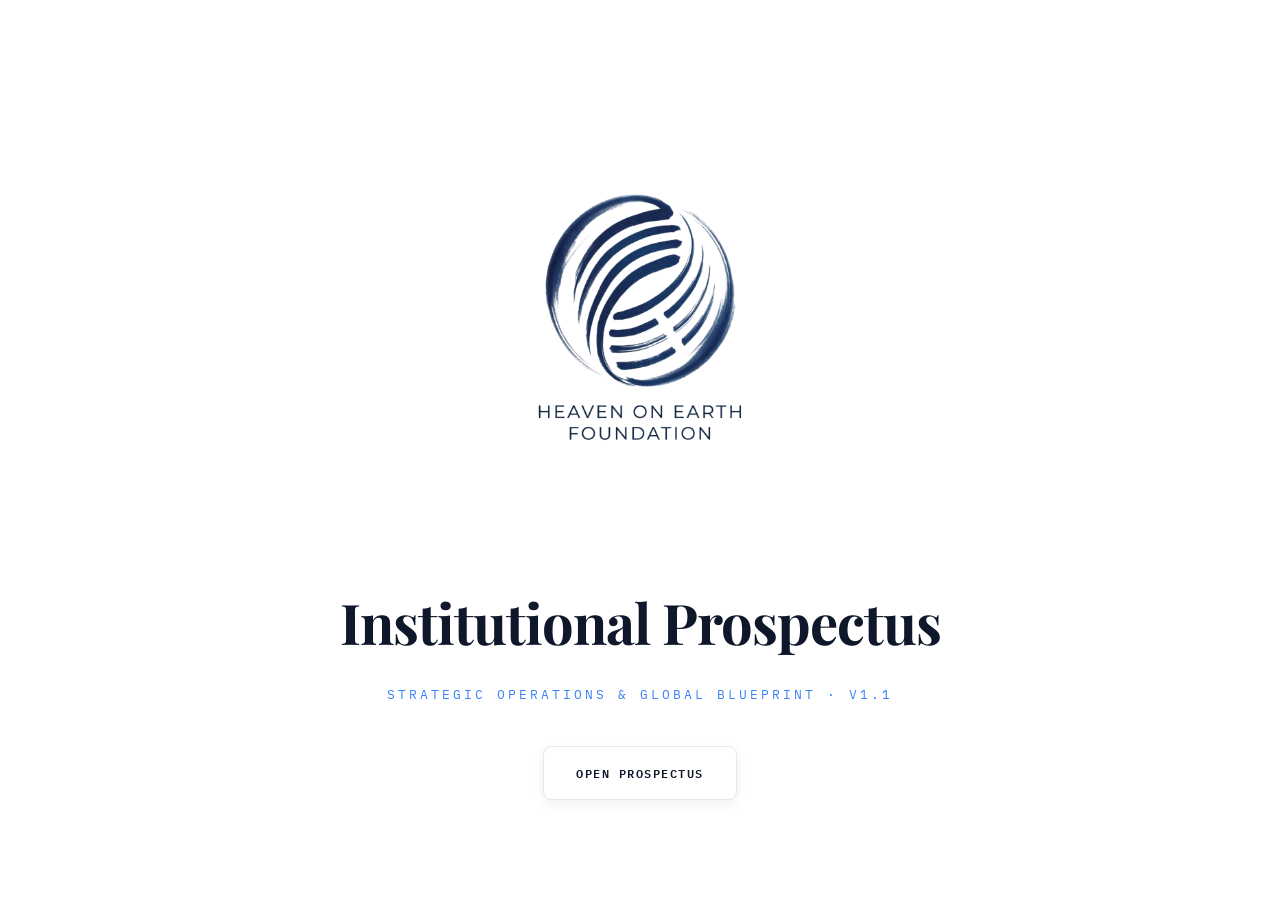
==== commit ede389cb: "Update farm references to include permaculture and aquaponics - Updated Farm pillar description to i" ====
--- a/index.html
+++ b/index.html
@@ -133,7 +133,7 @@
                     <ul class="uof-list">
                         <li><strong>BC Flagship</strong> — Acquisition & renovation of institutional hospitality asset</li>
                         <li><strong>Infrastructure</strong> — 40-bed wellness center build-out</li>
-                        <li><strong>Vertical Integration</strong> — Regenerative farm establishment</li>
+                        <li><strong>Vertical Integration</strong> — Permaculture and aquaponics farm establishment</li>
                         <li><strong>Debt Service Reserve</strong> — $1.2M lender-controlled escrow</li>
                     </ul>
                 </div>
@@ -188,21 +188,28 @@
                         <svg width="24" height="24" viewBox="0 0 24 24" fill="none" stroke="currentColor" stroke-width="1.5"><path d="M12 2L2 7l10 5 10-5-10-5zM2 17l10 5 10-5M2 12l10 5 10-5"/></svg>
                     </div>
                     <h3 class="pillar-name">Mission</h3>
-                    <p class="pillar-desc">Sliding scale access — Community Rate, Standard, and Pay It Forward tiers. No application required.</p>
+                    <p class="pillar-desc">Inspire health and wellness in harmony with original design — sliding scale access ensures democratic participation.</p>
                 </div>
                 <div class="pillar-item">
                     <div class="pillar-icon">
                         <svg width="24" height="24" viewBox="0 0 24 24" fill="none" stroke="currentColor" stroke-width="1.5"><rect x="2" y="3" width="20" height="14" rx="2"/><line x1="8" y1="21" x2="16" y2="21"/><line x1="12" y1="17" x2="12" y2="21"/></svg>
                     </div>
                     <h3 class="pillar-name">Model</h3>
-                    <p class="pillar-desc">Four-pillar vertical integration — capturing margins outsourced models lose</p>
+                    <p class="pillar-desc">Four-pillar vertical integration — Permaculture & Aquaponics Farm, School, Healing Center, Enlightenment Center capturing margins outsourced models lose.</p>
                 </div>
                 <div class="pillar-item">
                     <div class="pillar-icon">
                         <svg width="24" height="24" viewBox="0 0 24 24" fill="none" stroke="currentColor" stroke-width="1.5"><path d="M12 22s8-4 8-10V5l-8-3-8 3v7c0 6 8 10 8 10z"/></svg>
                     </div>
                     <h3 class="pillar-name">Governance</h3>
-                    <p class="pillar-desc">Fiduciary Board + U.S. Resident Trustee — covenant-protected, escrow-governed</p>
+                    <p class="pillar-desc">Fiduciary Board + U.S. Resident Trustee — covenant-protected, escrow-governed with 2,000-hour mastery path eliminating guru risk.</p>
+                </div>
+                <div class="pillar-item">
+                    <div class="pillar-icon">
+                        <svg width="24" height="24" viewBox="0 0 24 24" fill="none" stroke="currentColor" stroke-width="1.5"><circle cx="12" cy="12" r="10"/><path d="M12 6v6l4 2"/></svg>
+                    </div>
+                    <h3 class="pillar-name">Excellence</h3>
+                    <p class="pillar-desc">2,000-hour mastery path ensures standardized delivery quality and operational continuity beyond founder dependence.</p>
                 </div>
             </div>
 
@@ -216,7 +223,7 @@
                 <div class="impact-item">
                     <span class="impact-number">40%</span>
                     <span class="impact-label">Local Food Sourcing</span>
-                    <span class="impact-desc">Regenerative farm reduces supply chain costs</span>
+                    <span class="impact-desc">Permaculture and aquaponics farm reduces supply chain costs</span>
                 </div>
                 <div class="impact-item">
                     <span class="impact-number">100%</span>
@@ -252,7 +259,7 @@
             <div class="presenter-note">
                 <div class="pn-eyebrow">Presenter Notes — The 90-Second Pitch</div>
                 <p><strong>What it is:</strong> A $6-9M senior impact debt opportunity financing institutional-grade wellness infrastructure. 4-6% non-compounding return with 100% principal protection. Asset-backed, covenant-governed, and mission-aligned.</p>
-                <p><strong>Why it matters:</strong> We break even at 35% occupancy while competitors need 75% — a 40-point safety margin. Vertical integration: farm eliminates food costs, Work-Study saves $200K annually, four-pillar ecosystem captures margins.</p>
+                <p><strong>Why it matters:</strong> We break even at 35% occupancy while competitors need 75% — a 40-point safety margin. Vertical integration: permaculture and aquaponics farm eliminates food costs, Work-Study saves $200K annually, four-pillar ecosystem captures margins.</p>
                 <p><strong>Why lenders care:</strong> 1.40x DSCR at 35% occupancy. $1.2M reserve in escrow with joint CFO/lender signing. Independent Board majority with veto power. South Dakota Trust + Wyoming LLC = bankruptcy remoteness.</p>
                 <p><strong>The terms:</strong> 4-6% non-compounding. 100% principal return at maturity. Zero equity dilution. Two-tranche disbursement with milestone gates. Interest-only for 12 months, then amortizing quarterly.</p>
             </div>
@@ -272,27 +279,65 @@
             <div class="panel" style="position: relative;">
                                 <span class="section-tag">THE MISSION</span>
                 <h2>The Mission & Vision</h2>
-                <h3 class="mission-statement">To create centers for health, wellness, and spiritual awakening in harmony with God's original design.</h3>
+                <h3 class="mission-statement">To inspire health and wellness in harmony with God's original design.</h3>
                 <div style="text-align:center; margin: 16px auto 32px auto; max-width: 80%;">
                     <span style="font-family:'IBM Plex Mono',monospace; font-size:0.68rem; letter-spacing:0.18em; text-transform:uppercase; color:var(--hoef-stone); line-height:1.6; display:block;">
                         Institutional Translation — Self-sustaining wellness infrastructure for 100-year continuity beyond founder involvement.
                     </span>
                 </div>
-                <p class="laymans-block"><strong>Heaven on Earth Foundation</strong> is a nonprofit operating company built on asset-backed wellness infrastructure. All operational surplus flows through a legally codified Mission Sustainability Waterfall — first to reserves, then to debt service, then back into the Foundation to improve programs, infrastructure, career opportunities, and access for those who cannot contribute at the standard rate. No surplus is extracted. No founder holds equity. Every dollar cycles back into the mission.</p>
+                
+                <div class="laymans-block">
+                    <p><strong>Our Vision:</strong> Heaven on Earth Foundation believes in the perfection of creation to restore the balance of life, and humanity's natural role within it. Our aim is to create programs where individuals feel fully empowered and free, evolving from the self-perpetuating cycle of poor lifestyle choices that lead to ill health and disease.</p>
+                    
+                    <p style="margin-top: 16px;"><strong>The Four-Pillar System:</strong> We employ a synergistic approach, amalgamating four distinct areas of focus within our organization:</p>
+                    
+                    <ul style="margin-top: 12px; padding-left: 20px; line-height: 1.8;">
+                        <li><strong>The Farm:</strong> Permaculture design and aquaponics systems producing the most nutrient-dense foods through regenerative agriculture that mimics natural ecosystems and closed-loop water cycling.</li>
+                        <li><strong>School of Living:</strong> The missing link between what we intuitively know about basic health concepts and putting that knowledge into practice — empowering individuals to live out wellness wisdom in daily life.</li>
+                        <li><strong>Healing Center:</strong> Multidisciplinary health solutions that treat the individual as a whole organism, addressing body, mind, and spirit through ancient healing practices and modern modalities.</li>
+                        <li><strong>Enlightenment Center:</strong> The contemplative core facilitating direct experience of truth and radical self-realization through Enlightenment Intensives using the Communication Dyad, with sliding scale access funding democratic participation.</li>
+                    </ul>
+                    
+                    <p style="margin-top: 16px;"><strong>Enlightenment Intensives — The Core Practice:</strong></p>
+                    <ul style="margin-top: 12px; padding-left: 20px; line-height: 1.8;">
+                        <li><strong>The Communication Dyad:</strong> A rigorous peer-to-peer technique alternating non-judgmental, receptive listening with active contemplation of fundamental questions ("Who am I?")</li>
+                        <li><strong>The Intensive Container:</strong> Distraction-free environment (6am-10pm) combining timed dyad exercises, walking contemplation, and noble silence to clear mental machinery</li>
+                        <li><strong>Facilitation Standard:</strong> Delivered exclusively by Senior Facilitators with 2,000+ hour certification ensuring safety and standardized outcomes</li>
+                    </ul>
+                    
+                    <p style="margin-top: 16px;"><strong>Sliding Scale Access Model:</strong> Partnership funding and grants enable Community Rate access for underserved populations, following the proven Esalen/Kripalu model where institutional partnerships and grant funding offer scholarships covering 50% to 90% of tuition for those demonstrating financial need.</p>
+                    
+                    <p style="margin-top: 16px;"><strong>The 2,000-Hour Mastery Path — Eliminating Guru Risk:</strong> To address the spiritual/wellness sector's "Guru Risk" where personality-dependent operations collapse when key individuals exit, we've codified a 4-tier progression (200 → 500 → 1,000 → 2,000 hours) with documented competencies at each stage. This ensures quality, scalability, and operational continuity beyond founder dependence.</p>
+                    
+                    <p style="margin-top: 16px;"><strong>Institutional Foundation:</strong> Heaven on Earth Foundation is a nonprofit operating company built on asset-backed wellness infrastructure. All operational surplus flows through a legally codified Mission Sustainability Waterfall — first to reserves, then to debt service, then back into the Foundation to improve programs, infrastructure, career opportunities, and access for those who cannot contribute at the standard rate. No surplus is extracted. No founder holds equity. Every dollar cycles back into the mission.</p>
+                </div>
 
                 <button class="btn-action btn-center" onclick="navigateToStep(1); return false;">
                     Continue: Ecosystem →
                 </button>
 
+                <div class="philosophical-anchor">
+                    "Discovering who you are dissolves a huge segment of life's uncertainty and pain and awakens you to the living reality of truth."
+                    <span class="quote-attribution">— Charles Berner</span>
+                </div>
+
                 <div class="presenter-note">
+                    <div class="pn-eyebrow">Mission & Vision — Founder's Origin Story</div>
+                    <p><strong>Founder's Vision:</strong> This project is a labor of love that germinated eighteen years ago when Gordon McKay first dreamed of starting his own health retreat. The mission is built on the belief that health and well-being is everyone's birthright, and it's our commitment to assist humanity with the knowledge and life experiences gained through our own personal journey towards wholeness.</p>
+                    <p><strong>Four-Pillar Foundation:</strong> The original vision evolved from a three-branch system (Farm, School of Living, Healing Center) to include the Enlightenment Center — addressing the disconnect between what we intuitively know about health and actually living it out in daily life, while also providing the spiritual awakening component that completes the whole organism approach.</p>
+                    <p><strong>Enlightenment Intensives:</strong> The contemplative core uses the Communication Dyad method to facilitate direct experience of truth and radical self-realization. With a 2,000-hour mastery path, we eliminate "Guru Risk" by ensuring standardized delivery quality independent of founder involvement.</p>
+                    <p><strong>Institutional Translation:</strong> While the language has evolved to accommodate institutional partners, the core mission remains unchanged: to inspire health and wellness in harmony with the original design. The institutional structure (asset-backed, covenant-governed) exists to ensure this mission can continue for 100 years beyond founder involvement.</p>
+                    
+                    <div class="pn-divider" style="margin: 12px 0; border-top: 1px solid #D1D1CD;"></div>
+                    
                     <div class="pn-eyebrow">Executive Summary — Full Page Explanation</div>
                     <p><strong>Investment Thesis:</strong> A $6–9M senior impact debt opportunity in institutional-grade wellness infrastructure. This is not speculative equity — it's asset-backed lending with 4–6% non-compounding returns and 100% principal protection. The 1.40x DSCR at 35% break-even occupancy provides a 40-point safety margin over the 60–70% industry standard.</p>
                     <p><strong>Investment Highlights:</strong> Senior Impact Debt structure means you're first in line for repayment. $6–9M target raise. 4–6% non-compounding return (simple interest, no compounding). 100% principal protection through asset backing and covenant structure.</p>
-                    <p><strong>Use of Funds:</strong> BC Flagship — acquisition and renovation of existing institutional hospitality asset (not ground-up construction). Infrastructure — 40-bed wellness center build-out. Vertical Integration — regenerative farm establishment. Debt Service Reserve — $1.2M lender-controlled escrow ensures 6 months of debt service coverage from day one.</p>
+                    <p><strong>Use of Funds:</strong> BC Flagship — acquisition and renovation of existing institutional hospitality asset (not ground-up construction). Infrastructure — 40-bed wellness center build-out. Vertical Integration — permaculture and aquaponics farm establishment. Debt Service Reserve — $1.2M lender-controlled escrow ensures 6 months of debt service coverage from day one.</p>
                     <p><strong>Key Metrics Explained:</strong> 1.40x DSCR Coverage at 35% occupancy means even at low utilization, there's 40% more cash flow than needed to service debt. 35% Break-Even Floor vs. 60–70% industry standard — most retreat centers need 60–70% occupancy to break even; this model works at 35%. ~$200K Annual Labor Savings through Work-Study program where participants contribute labor in exchange for program access.</p>
                     <p><strong>Risk/Reward Profile:</strong> The 40-Point Safety Margin visual compares Heaven on Earth's 35% break-even to the industry's 60–70% standard. This margin comes from vertical integration — capturing food costs, labor value, and operational margins that outsourced models lose to third parties.</p>
                     <p><strong>Strategic Pillars:</strong> Mission — sliding scale access model where those who can pay more support access for those who can't. Model — Four-pillar vertical integration (Farm, School, Enlightenment Center, Healing Center) keeps revenue in-house rather than outsourcing. Governance — Fiduciary Board with U.S. Resident Trustee provides covenant protection and escrow governance.</p>
-                    <p><strong>Impact Metrics:</strong> Sliding Scale Access — Community Rate, Standard, and Pay It Forward tiers. No application required. Same facilities for everyone. 40% Local Food Sourcing — regenerative farm reduces supply chain costs and food expenses. 100% Non-Profit Structure — all surplus reinvested in mission, not shareholders.</p>
+                    <p><strong>Impact Metrics:</strong> Sliding Scale Access — Community Rate, Standard, and Pay It Forward tiers. No application required. Same facilities for everyone. 40% Local Food Sourcing — permaculture and aquaponics farm reduces supply chain costs and food expenses. 100% Non-Profit Structure — all surplus reinvested in mission, not shareholders.</p>
                     <p><strong>Lender Protections:</strong> $1.2M Debt Service Reserve in escrow. Negative Pledge Covenant prevents additional debt without consent. Springing Board Veto activates if covenants are breached. Ringfenced Charitable Assets in South Dakota Dynasty Trust provide bankruptcy remoteness.</p>
                     
                     <div class="laymans-block">
@@ -337,7 +382,10 @@
                             </span>
                         </button>
                         <div class="faq-a">
-                            <p>A fully integrated regenerative ecosystem serving as the nutritional foundation, cost-offset engine, and living classroom. The farm generates both <strong>internal savings</strong> (eliminating food cost markups) and <strong>external revenue</strong> (CSA memberships, value-added retail).</p>
+                            <p>A fully integrated regenerative ecosystem serving as the nutritional foundation, cost-offset engine, and living classroom. Heaven on Earth Foundation believes in the <strong>simplicity of creation</strong> to restore the balance of life through permaculture design and aquaponics systems. Our on-site farms are designed according to the most ecologically sustainable farming practices, producing the most nutrient-dense foods required for human organisms to thrive in optimal health and wellness.</p>
+
+                            <p class="mt-12"><strong>Permaculture & Aquaponics vs. Industrial Agriculture:</strong></p>
+                            <p class="mt-12">Unlike industrial agriculture which relies on monoculture, chemical fertilizers, and pesticides that kill soil biodiversity and endanger natural ecosystems, our approach employs <strong>permaculture design and closed-loop aquaponics systems</strong>. This produces foods with higher nutritional value while restoring soil health, conserving water, and supporting environmental balance.</p>
 
                             <p class="mt-12"><strong>Biointensive & Regenerative Cultivation:</strong></p>
                             <ul class="mt-12">
@@ -381,7 +429,7 @@
 
                     <div class="presenter-note">
                         <div class="pn-eyebrow">Pillar 01 — Heaven on Earth Farm (Layman's Terms)</div>
-                        <p><strong>What it is:</strong> A regenerative farm operating on <strong>gift economy principles</strong> with six income streams: (1) CSA farm shares on sliding scale with partnership funding for low-income access, (2) Artisanal products made with care for community nourishment, (3) Community kitchen meals offered at accessible rates—no one turned away, (4) Educational farm tours and workshops by donation or sliding scale, (5) Corporate CSA contracts that subsidize community programs, and (6) Work-Trade participants exchanging labor for food and learning. <strong>Why it matters:</strong> $300K annual food cost savings PLUS revenue that sustains operations without gouging—farm operates on radical hospitality, not profit maximization. <strong>Why lenders care:</strong> Multiple revenue streams from one asset; diversified income reduces risk; mission-aligned pricing builds community trust and long-term sustainability. <strong>Key concepts:</strong> Gift economy, CSA, sliding scale access, agritourism, Work-Trade, radical hospitality.</p>
+                        <p><strong>What it is:</strong> A permaculture and aquaponics farm operating on <strong>gift economy principles</strong> with six income streams: (1) CSA farm shares on sliding scale with partnership funding for low-income access, (2) Artisanal products made with care for community nourishment, (3) Community kitchen meals offered at accessible rates—no one turned away, (4) Educational farm tours and workshops by donation or sliding scale, (5) Corporate CSA contracts that subsidize community programs, and (6) Work-Trade participants exchanging labor for food and learning. <strong>Why it matters:</strong> $300K annual food cost savings PLUS revenue that sustains operations without gouging—farm operates on radical hospitality, not profit maximization. <strong>Why lenders care:</strong> Multiple revenue streams from one asset; diversified income reduces risk; mission-aligned pricing builds community trust and long-term sustainability. <strong>Key concepts:</strong> Permaculture, aquaponics, gift economy, CSA, sliding scale access, agritourism, Work-Trade, radical hospitality.</p>
                         <div class="pn-divider" style="margin: 12px 0; border-top: 1px solid #D1D1CD;"></div>
                         <p style="font-size: 12px; color: #555; margin-bottom: 4px; font-weight: 600; text-transform: uppercase;">Agricultural Terms (Layman's Guide)</p>
                         <ul style="font-size: 13px; color: #333; line-height: 1.5; padding-left: 18px;">
@@ -405,7 +453,9 @@
                             </span>
                         </button>
                         <div class="faq-a">
-                            <p><strong>The Body:</strong> A practical curriculum designed to restore biological Original Design and build immense cellular resilience. This department creates a stable physiological foundation for advanced contemplative work.</p>
+                            <p><strong>The Body:</strong> The School of Living is the <strong>missing link</strong> between what we intuitively know as human beings about basic health concepts and putting that knowledge into practice. If the average person innately knows that adequate sleep, proper exercise, healthy diet, and positive social interactions contribute to quality of life, then why has poor health grown to epidemic proportions? There seems to be a disconnect between information and actual living out this knowledge in our day-to-day existence.</p>
+
+                            <p class="mt-12">This department creates a stable physiological foundation for advanced contemplative work through a practical curriculum designed to restore biological health and build cellular resilience.</p>
 
                             <p class="mt-12"><strong>Core Curriculum:</strong></p>
                             <ul class="mt-12">
@@ -523,13 +573,17 @@
                             </span>
                         </button>
                         <div class="faq-a">
-                            <p>A comprehensive healing arts and somatic wellness space providing <strong>clinical integration</strong> through thermal contrast therapy and somatic regulation. This pillar generates <strong>B2B stability</strong> through corporate contracts and outpatient memberships.</p>
+                            <p>Our Healing Center provides <strong>multidisciplinary health solutions</strong> that treat the individual as a whole organism, addressing body, mind, and spirit. Unlike the traditional medical model that focuses solely on disease management and mechanical maintenance, our unique model redirects focus away from disease treatment and back to cultivating and supporting a healthy balanced lifestyle.</p>
+
+                            <p class="mt-12">We employ <strong>ancient healing practices from various regions of the world</strong> — such as Ayurveda, Traditional Chinese Medicine, and vibrational/energy medicine — combined with modern modalities like massage therapy, chiropractics, naturopathy, homeopathy, and orthomolecular medicine.</p>
+
+                            <p class="mt-12">This pillar generates <strong>B2B stability</strong> through corporate contracts and outpatient memberships while maintaining our commitment to treating the whole person.</p>
 
                             <p class="mt-12"><strong>Core Services:</strong></p>
                             <ul class="mt-12">
                                 <li><strong>Thermal Contrast Therapy:</strong> Sauna, cold plunge, breathwork protocols to prevent "fade" of retreat benefits</li>
                                 <li><strong>Mindful Movement & Somatics:</strong> Trauma-sensitive yoga, somatic experiencing, nervous system regulation</li>
-                                <li><strong>Therapeutic Fasting & Metabolic Reset:</strong> Medically supervised fasting (16:8, 18:6, OMAD, 24-72hr water fasts)</li>
+                                <li><strong>Therapeutic Fasting & Metabolic Reset:</strong> Medically supervised fasting (16:8, 18:6, OMAD, 24-72hr water fasts) that promotes removal of old cells, reduces systemic inflammation, and aids in reversal of disease states</li>
                                 <li><strong>Transformational Workshops:</strong> Group containers for trauma healing, nervous system regulation</li>
                             </ul>
 
@@ -617,7 +671,7 @@
                             <p class="mt-12"><strong>Competitive Gap — No Institutional-Grade Competitor:</strong></p>
                             <ul class="mt-12">
                                 <li><strong>Existing Operators Max at 15 Guests:</strong> All current Sunshine Coast retreat facilities operate at boutique scale (6-15 guests). None match proposed 40-bed institutional capacity.</li>
-                                <li><strong>No Integrated Four-Pillar Model:</strong> Existing operators offer single-modality programming (yoga-only, accommodation-only). No competitor combines regenerative farm + body preparation + contemplative science + clinical integration.</li>
+                                <li><strong>No Integrated Four-Pillar Model:</strong> Existing operators offer single-modality programming (yoga-only, accommodation-only). No competitor combines permaculture and aquaponics farm + body preparation + contemplative science + clinical integration.</li>
                                 <li><strong>No Professional Governance:</strong> Current market consists of owner-operated B&Bs. No existing operator employs fiduciary Board structure, covenant protections, or institutional reporting.</li>
                                 <li><strong>First-Mover Advantage:</strong> Window exists to establish professional wellness infrastructure before market saturation.</li>
                             </ul>
@@ -631,7 +685,7 @@
                             <p class="mt-12"><strong>Property Availability — Active Listings:</strong></p>
                             <ul class="mt-12">
                                 <li>Multiple farm/acreage properties currently available in Roberts Creek/Gibsons area</li>
-                                <li>ALR (Agricultural Land Reserve) land suitable for regenerative farm component</li>
+                                <li>ALR (Agricultural Land Reserve) land suitable for permaculture and aquaponics farm component</li>
                                 <li>10-20 acre parcels available with RU2 zoning permitting diverse uses</li>
                                 <li>Active inventory suggests healthy market turnover and acquisition opportunity</li>
                             </ul>
@@ -872,7 +926,7 @@
                                 </div>
 
                                 <div style="margin-top: 16px; padding: 12px; background: var(--hoef-highlight); border-radius: 4px; font-size: 0.8rem; color: var(--hoef-dark);">
-                                    <strong>Selection Criteria Applied:</strong> (1) Regenerative agriculture potential — climate, soil, water access; (2) Wellness tourism demand — proven market growth, established customer base; (3) Investment climate — regulatory ease, property rights, political stability; (4) Operational feasibility — accessibility, infrastructure, labor; (5) Strategic positioning — brand alignment, donor access, network effects. <em>Data sources: Global Wellness Institute 2024, CINDE Costa Rica, Investment Monitor, Enterprise Greece, US State Dept Investment Climate Statements, local tourism boards.</em>
+                                    <strong>Selection Criteria Applied:</strong> (1) Permaculture and aquaponics potential — climate, soil, water access; (2) Wellness tourism demand — proven market growth, established customer base; (3) Investment climate — regulatory ease, property rights, political stability; (4) Operational feasibility — accessibility, infrastructure, labor; (5) Strategic positioning — brand alignment, donor access, network effects. <em>Data sources: Global Wellness Institute 2024, CINDE Costa Rica, Investment Monitor, Enterprise Greece, US State Dept Investment Climate Statements, local tourism boards.</em>
                                 </div>
                             </div>
 
@@ -992,7 +1046,7 @@
                             <p><strong>Three converging trends create a unique window:</strong></p>
                             <ul>
                                 <li><strong>Post-Pandemic Wellness Reset:</strong> Global health crisis created permanent shift toward preventive wellness. Corporate wellness spending up 47% since 2020.<div class="source-attribution" style="margin-top: 8px;"><strong>*Source:</strong> Harvard Business Review / Global Wellness Institute 2024 Corporate HR Budget Analysis.</div></li>
-                                <li><strong>Regenerative Agriculture Maturity:</strong> Biointensive methods now proven at scale. What was experimental 10 years ago is now replicable infrastructure.</li>
+                                <li><strong>Regenerative Agriculture Maturity:</strong> Permaculture and aquaponics methods now proven at scale. What was experimental 10 years ago is now replicable infrastructure.</li>
                                 <li><strong>Contemplative Science Mainstreaming:</strong> Dyad work and somatic practices are now backed by extensive peer-reviewed research. These modalities have transitioned from "alternative" to <a href="https://pubmed.ncbi.nlm.nih.gov/28030741/" target="_blank" rel="noopener noreferrer">standard care</a> in trauma-informed clinical environments.
                                     <div class="evidence-note" style="font-size: 0.85em; border-left: 2px solid #d4af37; padding-left: 10px; margin-top: 10px;">
                                         <em>Source Note:</em> Clinical efficacy for dyadic exchange is established via the <a href="https://pubmed.ncbi.nlm.nih.gov/28030741/" target="_blank" rel="noopener noreferrer">Max Planck Institute's Resource Project</a>, confirming significant increases in social connectedness. Somatic integration is verified as a <a href="https://www.coherentmarketinsights.com/industry-reports/somatic-therapy-market" target="_blank" rel="noopener noreferrer">$4.7B market standard</a> by 2025, driven by hospital-level adoption of trauma-sensitive protocols.
@@ -1005,7 +1059,7 @@
 
                     <div class="presenter-note">
                         <div class="pn-eyebrow">Market 03 — Why Now (Layman's Terms)</div>
-                        <p><strong>What it is:</strong> Three trends just collided: (1) Post-COVID wellness boom — everyone suddenly cares about health, (2) Regenerative farming went from hippie experiment to proven science, (3) Meditation/breathwork now have clinical studies backing them. <strong>The window:</strong> We're first to combine all three in one permanent center. Competitors will copy within 2-3 years. <strong>Why lenders care:</strong> Early mover advantage = premium pricing power now, before competition arrives. Get in before the market gets crowded.</p>
+                        <p><strong>What it is:</strong> Three trends just collided: (1) Post-COVID wellness boom — everyone suddenly cares about health, (2) Permaculture and aquaponics farming went from hippie experiment to proven science, (3) Meditation/breathwork now have clinical studies backing them. <strong>The window:</strong> We're first to combine all three in one permanent center. Competitors will copy within 2-3 years. <strong>Why lenders care:</strong> Early mover advantage = premium pricing power now, before competition arrives. Get in before the market gets crowded.</p>
                         
                         <div class="laymans-block">
                             <p class="laymans-highlight"><strong>Market Terms (Layman's Guide)</strong></p>
@@ -1119,7 +1173,7 @@
                             <p class="mt-12"><strong>Competitive Gap Analysis — No Institutional-Grade Competitor:</strong></p>
                             <ul class="mt-12">
                                 <li><strong>Scale Gap:</strong> All existing Sunshine Coast operators max at 15 guests. No competitor matches proposed 40-bed institutional capacity.</li>
-                                <li><strong>Integration Gap:</strong> No competitor combines regenerative farm + body preparation + contemplative science + clinical integration in one ecosystem.</li>
+                                <li><strong>Integration Gap:</strong> No competitor combines permaculture and aquaponics farm + body preparation + contemplative science + clinical integration in one ecosystem.</li>
                                 <li><strong>Governance Gap:</strong> Current market consists of owner-operated B&Bs. No existing operator employs fiduciary Board structure, covenant protections, or institutional reporting.</li>
                                 <li><strong>First-Mover Window:</strong> 2-3 year advantage before market saturation. Current operators lack capital and governance sophistication to scale.</li>
                             </ul>
@@ -1127,7 +1181,7 @@
                             <p class="mt-12"><strong>Property Availability — Active Acquisition Opportunities:</strong></p>
                             <ul class="mt-12">
                                 <li>Multiple 10-20 acre farm/acreage properties currently listed in Roberts Creek/Gibsons area</li>
-                                <li>ALR (Agricultural Land Reserve) land suitable for regenerative farm component readily available</li>
+                                <li>ALR (Agricultural Land Reserve) land suitable for permaculture and aquaponics farm component readily available</li>
                                 <li>Active inventory indicates healthy market turnover and motivated sellers</li>
                                 <li>RU2 zoning permits diverse uses including farm, education, and limited hospitality</li>
                             </ul>
@@ -2335,7 +2389,7 @@
                             <ul class="mt-12">
                                 <li><strong>Phase 1:</strong> CFO + Demeter-Certified Agriculture Lead</li>
                                 <li><strong>Phase 2+:</strong> B2B Sales, CMO, HR Leadership (revenue-triggered)</li>
-                                <li><strong>Advisory Board:</strong> Clinical Integration, International Tax/Finance, Regulatory Land Use, Regenerative Agriculture, Impact Finance — expert guidance without diluting fiduciary control</li>
+                                <li><strong>Advisory Board:</strong> Clinical Integration, International Tax/Finance, Regulatory Land Use, Permaculture & Aquaponics, Impact Finance — expert guidance without diluting fiduciary control</li>
                             </ul>
                         </div>
                     </div>
@@ -2747,7 +2801,7 @@
                         <p>Revenue concentration presents unacceptable volatility for infrastructure-grade credit profiles. The Foundation addresses this through six interconnected pillars leveraging multi-campus infrastructure, proprietary contemplative methodology, and innovative staffing economics—targeting diverse wellness market segments simultaneously from our British Columbia flagship and future international campuses.</p>
                         <p><strong>School of Enlightenment (≈50% of revenue, 70–75% gross margin):</strong> Highest-margin pillar delivering 3–7 day immersive residential programs—primarily Enlightenment Intensives—with tiered pricing: Standard tier at $420–$775 and Pay It Forward tier at $1,500–$7,225+. This represents the core contemplative offering with documented outcomes in identity reconstruction and spiritual awakening. Partnership funding enables Community Rate access for underserved populations.</p>
                         <p><strong>Wellness Integration (≈16% of revenue):</strong> Personalized wellness protocols ($200–$500/month) combining somatic practices with metabolic health programming. Clinical sessions at the Healing Center ($150–$300 per session) provide hands-on somatic integration and advanced metabolic protocols.</p>
-                        <p><strong>Regenerative Agriculture (≈12% of revenue):</strong> Operating on gift economy principles—organic produce shared through CSA subscriptions on sliding scale, farm education offered by donation, and artisanal products made for community nourishment. Revenue sustains operations without gouging; biointensive farming eliminates food cost markups while building community relationships.</p>
+                        <p><strong>Regenerative Agriculture (≈12% of revenue):</strong> Operating on gift economy principles—organic produce shared through CSA subscriptions on sliding scale, farm education offered by donation, and artisanal products made for community nourishment. Revenue sustains operations without gouging; permaculture and aquaponics farming eliminates food cost markups while building community relationships.</p>
                         <p><strong>Corporate & Institutional Retreats (≈12% of revenue):</strong> High-yield B2B channel targeting Fortune 500 HR departments and leadership teams. Commands $500–$800 per person per day for all-inclusive programs, with 12-month minimum commitments smoothing seasonal volatility. Mid-market ($5K–$15K/month) and Enterprise ($25K–$100K/year) tiers expand addressable market.</p>
                         <p><strong>Work-Study Program (≈6% effective revenue contribution):</strong> Residential education-work exchange program reduces effective labor costs 30–35% while building committed community. Participants receive transformational education valued at $5,000–$15,000 in exchange for 16–32 hrs/week service. 40% of Work-Scholar graduates convert to paid staff, creating self-replenishing talent pipeline.</p>
                         <p><strong>Licensing & Affiliation (≈4% growing to 10% by Year 5):</strong> Asset-light growth engine where certified Masters pay annual fees ($3K–$15K/year) to operate independent practices using Heaven on Earth curriculum. Projected to generate $500K+ annually by Year 5 with minimal incremental labor cost.</p>
--- a/css/styles.css
+++ b/css/styles.css
@@ -133,12 +133,7 @@
     color: #ffffff;
 }
 
-/* Dark Mode Additional Elements */
-[data-theme="dark"] .section-tag,
-[data-theme="dark"] .panel-tag {
-    color: var(--hoef-gold);
-    border-bottom-color: var(--hoef-gold);
-}
+
 
 [data-theme="dark"] .panel {
     background: var(--hoef-panel);
@@ -187,9 +182,28 @@
 h1, h2, h3, h4 { font-family: 'Playfair Display', serif; color: var(--hoef-dark); font-weight: 700; }
 
 /* --- Editorial Header --- */
-header { text-align: center; padding: 80px 20px 60px; background: var(--hoef-bg); border-bottom: 1px solid var(--hoef-border); }
-.header-title { font-size: 2.2rem; margin-bottom: 12px; letter-spacing: -0.5px; }
-.header-meta { font-size: 0.75rem; color: var(--hoef-stone); text-transform: uppercase; letter-spacing: 2.5px; font-weight: 600; }
+header { text-align: center; padding: 80px 20px 60px; background: var(--hoef-bg); border-bottom: 1px solid var(--hoef-border); transition: background-color 0.3s ease, border-color 0.3s ease; }
+.header-title { font-size: 2.2rem; margin-bottom: 12px; letter-spacing: -0.5px; color: var(--hoef-dark); transition: color 0.3s ease; }
+.header-meta { font-size: 0.75rem; color: var(--hoef-stone); text-transform: uppercase; letter-spacing: 2.5px; font-weight: 600; transition: color 0.3s ease; }
+
+/* Dark Mode Header */
+[data-theme="dark"] header {
+    background: var(--hoef-bg);
+    border-bottom-color: var(--hoef-border);
+    box-shadow: 0 4px 20px rgba(0, 0, 0, 0.1);
+}
+[data-theme="dark"] .header-title {
+    color: var(--hoef-dark);
+}
+[data-theme="dark"] .header-meta {
+    color: var(--hoef-stone);
+}
+[data-theme="dark"] header .section-tag {
+    color: var(--hoef-gold);
+    border-bottom-color: var(--hoef-gold);
+}
+
+
 
 /* --- Premium Wayfinding Navigation --- */
 .editorial-wayfinding {
@@ -200,6 +214,14 @@
     border: 1px solid var(--hoef-border);
     border-radius: 12px;
     box-shadow: 0 4px 20px rgba(0,0,0,0.04);
+    transition: background 0.3s ease, border-color 0.3s ease;
+}
+
+/* Dark Mode Wayfinding */
+[data-theme="dark"] .editorial-wayfinding {
+    background: linear-gradient(145deg, var(--hoef-panel) 0%, var(--hoef-highlight) 100%);
+    border-color: var(--hoef-border);
+    box-shadow: 0 4px 20px rgba(0,0,0,0.2);
 }
 
 .wayfinding-toggle {
@@ -221,6 +243,14 @@
     color: var(--hoef-gold);
 }
 
+[data-theme="dark"] .wayfinding-toggle {
+    color: var(--hoef-stone);
+}
+
+[data-theme="dark"] .wayfinding-toggle:hover {
+    color: var(--hoef-gold);
+}
+
 .wayfinding-toggle svg {
     transition: transform 0.3s ease;
 }
@@ -233,6 +263,11 @@
     margin-top: 20px;
     padding-top: 20px;
     border-top: 1px solid var(--hoef-border);
+    transition: border-color 0.3s ease;
+}
+
+[data-theme="dark"] .wayfinding-content {
+    border-top-color: var(--hoef-border);
 }
 
 .wayfinding-track {
@@ -279,9 +314,26 @@
     color: #fff;
 }
 
+/* Dark Mode Track Links */
+[data-theme="dark"] .track-links a {
+    color: var(--hoef-text);
+    background: var(--hoef-panel);
+    border-color: var(--hoef-border);
+}
+
+[data-theme="dark"] .track-links a:hover {
+    background: var(--hoef-gold);
+    border-color: var(--hoef-gold);
+    color: #ffffff;
+}
+
 .track-divider {
     color: var(--hoef-border);
     font-size: 0.8rem;
+}
+
+[data-theme="dark"] .track-divider {
+    color: var(--hoef-border);
 }
 
 /* --- Premium Footer Bar --- */
@@ -373,16 +425,24 @@
 }
 
 /* Apply standardized scale */
-.section-tag, .panel-tag { 
-    display: inline-block; 
-    font-size: var(--text-xs); 
-    font-weight: 700; 
-    color: var(--hoef-gold); 
-    text-transform: uppercase; 
-    letter-spacing: 2px; 
-    margin-bottom: 25px; 
-    border-bottom: 1px solid var(--hoef-gold); 
-    padding-bottom: 4px; 
+.section-tag, .panel-tag {
+    display: inline-block;
+    font-size: var(--text-xs);
+    font-weight: 700;
+    color: var(--hoef-gold);
+    text-transform: uppercase;
+    letter-spacing: 2px;
+    margin-bottom: 25px;
+    border-bottom: 1px solid var(--hoef-gold);
+    padding-bottom: 4px;
+    transition: color 0.3s ease, border-color 0.3s ease;
+}
+
+/* Dark Mode Section Tags */
+[data-theme="dark"] .section-tag,
+[data-theme="dark"] .panel-tag {
+    color: var(--hoef-gold);
+    border-bottom-color: var(--hoef-gold);
 }
 .core-node h2 { 
     font-size: var(--text-3xl); 
@@ -625,7 +685,14 @@
     margin: 30px auto 40px auto;
     max-width: 600px;
     line-height: 1.6;
-}
+    transition: color 0.3s ease;
+}
+
+/* Dark Mode Philosophical Anchor */
+[data-theme="dark"] .philosophical-anchor {
+    color: var(--hoef-stone);
+}
+
 .philosophical-anchor .quote-attribution {
     display: block;
     font-family: 'Open Sans', sans-serif;
@@ -636,6 +703,11 @@
     text-transform: uppercase;
     letter-spacing: 1.5px;
     margin-top: 12px;
+    transition: color 0.3s ease;
+}
+
+[data-theme="dark"] .philosophical-anchor .quote-attribution {
+    color: var(--hoef-gold);
 }
 
 /* Funding Callout - Impact Loan Request */
@@ -736,15 +808,27 @@
 .nav-path-link {
     color: var(--hoef-stone);
     text-decoration: none;
-    border-bottom: 1px dotted rgba(191, 161, 95, 0.4); /* Subtle gold dotted underline */
+    border-bottom: 1px dotted var(--hoef-gold-subtle);
     transition: all 0.3s ease;
     padding-bottom: 1px;
 }
 
 .nav-path-link:hover {
     color: var(--hoef-dark);
-    border-bottom: 1px solid var(--hoef-gold); /* Solid gold on hover */
-    background-color: rgba(191, 161, 95, 0.05); /* Faint gold highlight */
+    border-bottom: 1px solid var(--hoef-gold);
+    background-color: var(--hoef-gold-subtle);
+}
+
+/* Dark Mode Nav Links */
+[data-theme="dark"] .nav-path-link {
+    color: var(--hoef-stone);
+    border-bottom: 1px dotted var(--hoef-gold-subtle);
+}
+
+[data-theme="dark"] .nav-path-link:hover {
+    color: var(--hoef-dark);
+    border-bottom: 1px solid var(--hoef-gold);
+    background-color: var(--hoef-gold-subtle);
 }
 
 .nav-arrow {
@@ -752,6 +836,11 @@
     opacity: 0.5;
     margin: 0 4px;
     font-size: 0.8rem;
+}
+
+[data-theme="dark"] .nav-arrow {
+    color: var(--hoef-gold);
+    opacity: 0.7;
 }
 
 /* ─── PURE CSS DIAGRAMS (WATERFALL & ORG CHART) ─── */
@@ -2399,6 +2488,19 @@
     margin: 0 auto;
 }
 
+.thesis-statement {
+    font-family: 'Playfair Display', serif;
+    font-size: 1.8rem;
+    color: var(--hoef-dark);
+    line-height: 1.4;
+    margin: 0;
+    transition: color 0.3s ease;
+}
+
+[data-theme="dark"] .thesis-statement {
+    color: var(--hoef-dark);
+}
+
 .exec-eyebrow {
     font-family: 'IBM Plex Mono', monospace;
     font-size: 0.65rem;
@@ -2427,6 +2529,15 @@
     border-radius: 12px;
     padding: 40px;
     box-shadow: 0 4px 20px rgba(0,0,0,0.04);
+    transition: background 0.3s ease, border-color 0.3s ease;
+}
+
+/* Dark Mode Deal Card */
+[data-theme="dark"] .deal-card {
+    background: linear-gradient(145deg, var(--hoef-panel) 0%, var(--hoef-highlight) 100%);
+    border-color: var(--hoef-border);
+    border-top-color: var(--hoef-gold);
+    box-shadow: 0 4px 20px rgba(0,0,0,0.2);
 }
 
 .deal-header {
@@ -2442,6 +2553,11 @@
     letter-spacing: 2px;
     margin-bottom: 8px;
     display: block;
+    transition: color 0.3s ease;
+}
+
+[data-theme="dark"] .deal-eyebrow {
+    color: var(--hoef-stone);
 }
 
 .deal-title {
@@ -2450,6 +2566,11 @@
     font-weight: 400;
     color: var(--hoef-dark);
     margin: 0;
+    transition: color 0.3s ease;
+}
+
+[data-theme="dark"] .deal-title {
+    color: var(--hoef-dark);
 }
 
 .deal-metrics {
@@ -2471,6 +2592,11 @@
     display: block;
     line-height: 1;
     margin-bottom: 8px;
+    transition: color 0.3s ease;
+}
+
+[data-theme="dark"] .deal-metric .metric-value {
+    color: var(--hoef-dark);
 }
 
 .deal-metric .metric-value.deal-size {
@@ -2478,18 +2604,32 @@
     color: var(--hoef-gold);
 }
 
+[data-theme="dark"] .deal-metric .metric-value.deal-size {
+    color: var(--hoef-gold);
+}
+
 .deal-metric .metric-label {
     font-family: 'IBM Plex Mono', monospace;
     font-size: 0.65rem;
     color: var(--hoef-stone);
     text-transform: uppercase;
     letter-spacing: 1px;
+    transition: color 0.3s ease;
+}
+
+[data-theme="dark"] .deal-metric .metric-label {
+    color: var(--hoef-stone);
 }
 
 .deal-divider {
     height: 1px;
     background: linear-gradient(to right, transparent, var(--hoef-border), transparent);
     margin: 0 0 24px 0;
+    transition: background 0.3s ease;
+}
+
+[data-theme="dark"] .deal-divider {
+    background: linear-gradient(to right, transparent, var(--hoef-border), transparent);
 }
 
 .uof-label {
@@ -2500,6 +2640,11 @@
     letter-spacing: 1.5px;
     margin-bottom: 16px;
     display: block;
+    transition: color 0.3s ease;
+}
+
+[data-theme="dark"] .uof-label {
+    color: var(--hoef-stone);
 }
 
 .uof-list {
@@ -2515,11 +2660,21 @@
     font-size: 0.9rem;
     color: var(--hoef-ink);
     line-height: 1.5;
+    transition: color 0.3s ease;
+}
+
+[data-theme="dark"] .uof-list li {
+    color: var(--hoef-text);
 }
 
 .uof-list li strong {
     color: var(--hoef-dark);
     font-weight: 600;
+    transition: color 0.3s ease;
+}
+
+[data-theme="dark"] .uof-list li strong {
+    color: var(--hoef-dark);
 }
 
 /* Proof Points — Horizontal Bar */
@@ -2572,12 +2727,32 @@
 .strategic-pillars {
     display: flex;
     justify-content: center;
-    gap: 48px;
+    gap: 32px;
+    flex-wrap: wrap;
 }
 
 .pillar-item {
     text-align: center;
     max-width: 200px;
+    flex: 1;
+    min-width: 150px;
+}
+
+/* Dark Mode Strategic Pillars */
+[data-theme="dark"] .pillar-name {
+    color: var(--hoef-dark);
+}
+
+[data-theme="dark"] .pillar-desc {
+    color: var(--hoef-text);
+}
+
+[data-theme="dark"] .pillar-icon {
+    color: var(--hoef-gold);
+}
+
+[data-theme="dark"] .pillar-icon svg {
+    stroke: var(--hoef-gold);
 }
 
 .pillar-icon {
@@ -2926,6 +3101,11 @@
     .strategic-pillars {
         flex-direction: column;
         align-items: center;
+        gap: 32px;
+    }
+
+    .pillar-item {
+        max-width: 280px;
     }
     
     .impact-metrics {
@@ -3051,6 +3231,9 @@
 }
 
 /* Floating theme toggle is always visible */
+body:not(.prospectus-active) .floating-theme-toggle {
+    display: none !important;
+}
 .floating-theme-toggle {
     display: flex !important;
 }
@@ -3266,6 +3449,15 @@
     text-align: center;
     transition: opacity 0.4s ease;
     background: #FFFFFF !important;
+    position: relative;
+    z-index: 1;
+}
+
+/* Force light theme on title page regardless of data-theme */
+#title-page,
+#title-page * {
+    background-color: #FFFFFF !important;
+    background-image: none !important;
 }
 .title-page-content { max-width: 800px; padding: 20px; }
 .title-page-logo { margin-bottom: 30px; max-width: 280px; height: auto; }
@@ -3273,13 +3465,13 @@
     font-size: 3.5rem;
     letter-spacing: -1px;
     margin-bottom: 10px;
-    color: #0F172A;
+    color: #0F172A !important;
     font-family: 'Playfair Display', serif;
 }
 .title-page-subtitle {
     font-family: 'IBM Plex Mono', monospace;
     font-size: 0.8rem;
-    color: #3B82F6;
+    color: #3B82F6 !important;
     text-transform: uppercase;
     letter-spacing: 3px;
     margin-bottom: 40px;
@@ -3287,14 +3479,14 @@
 
 /* Title Page Button - Always Light Theme */
 #title-page .btn-title {
-    background: transparent;
-    border-color: #E2E8F0;
-    color: #0F172A;
+    background: transparent !important;
+    border-color: #E2E8F0 !important;
+    color: #0F172A !important;
 }
 #title-page .btn-title:hover {
-    background: rgba(59, 130, 246, 0.10);
-    border-color: #3B82F6;
-    color: #3B82F6;
+    background: rgba(59, 130, 246, 0.10) !important;
+    border-color: #3B82F6 !important;
+    color: #3B82F6 !important;
     transform: translateY(-2px);
     box-shadow: 0 4px 12px rgba(59, 130, 246, 0.2);
 }
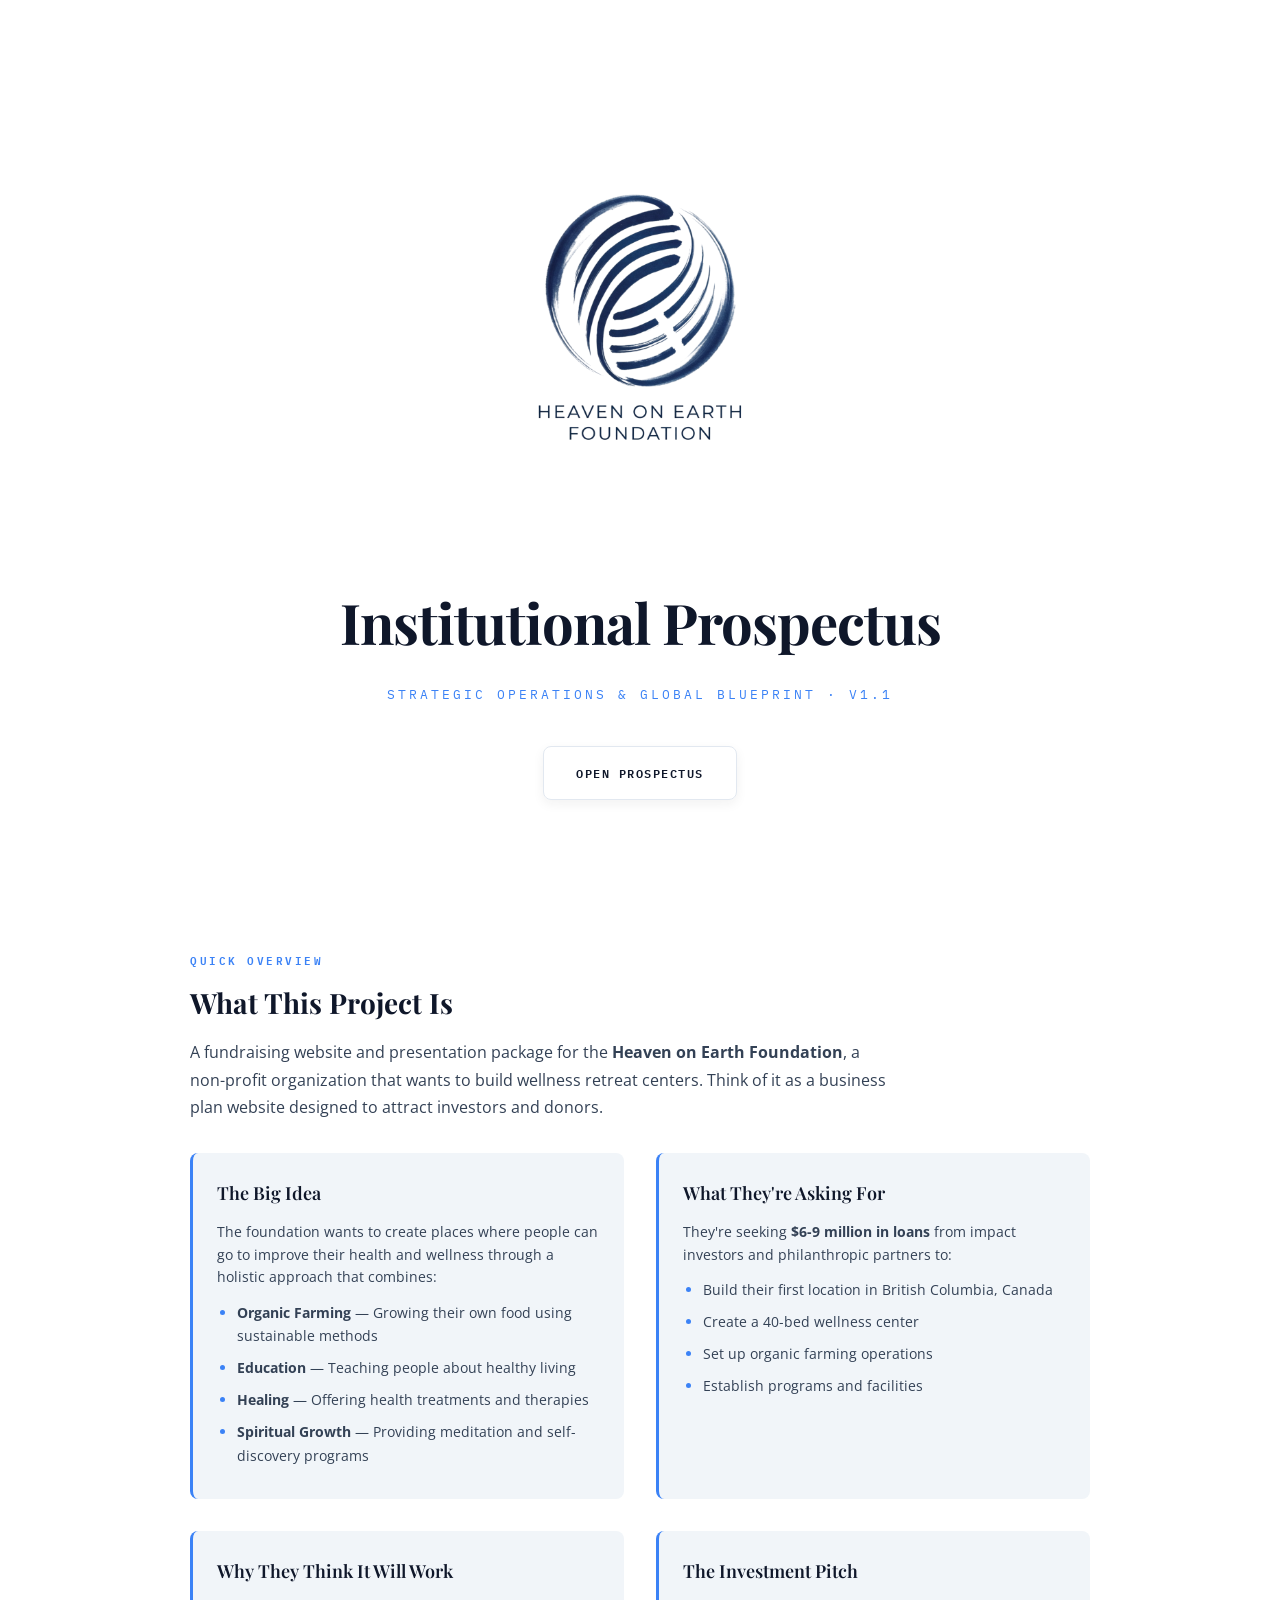
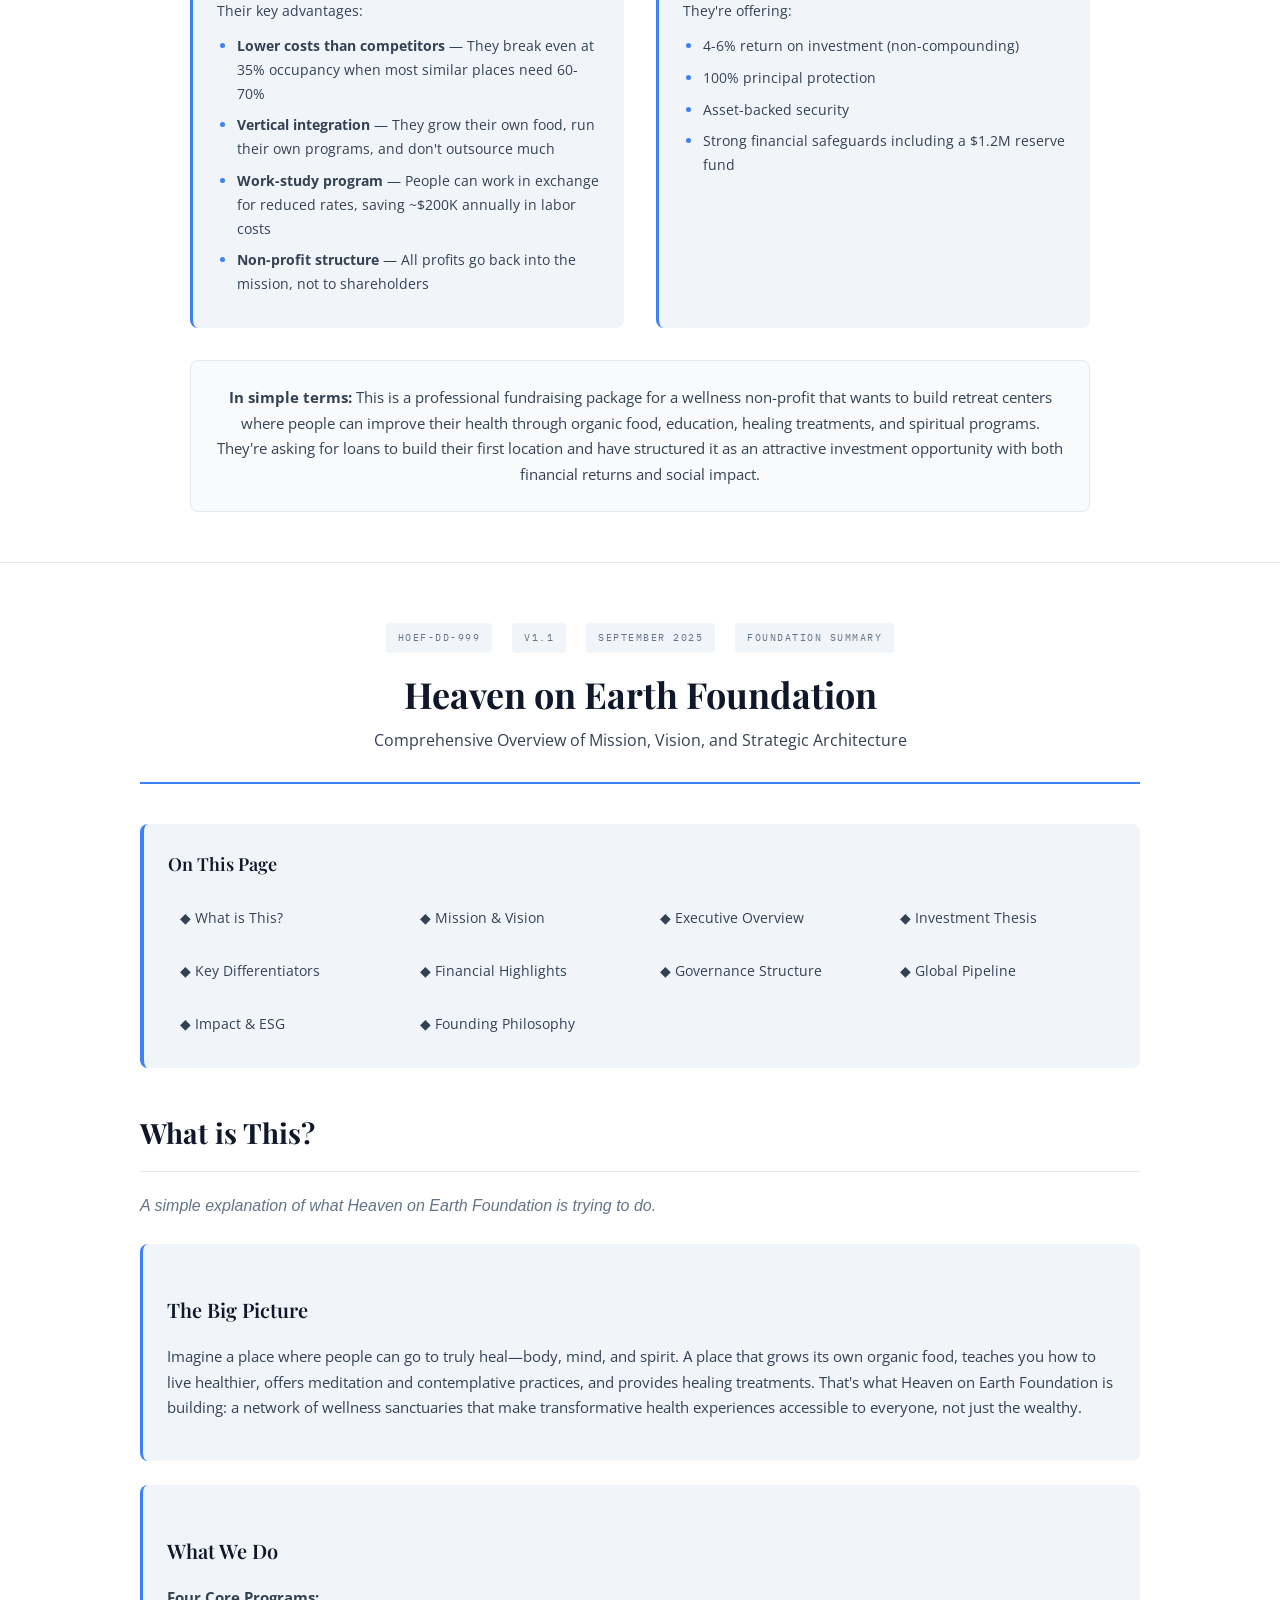
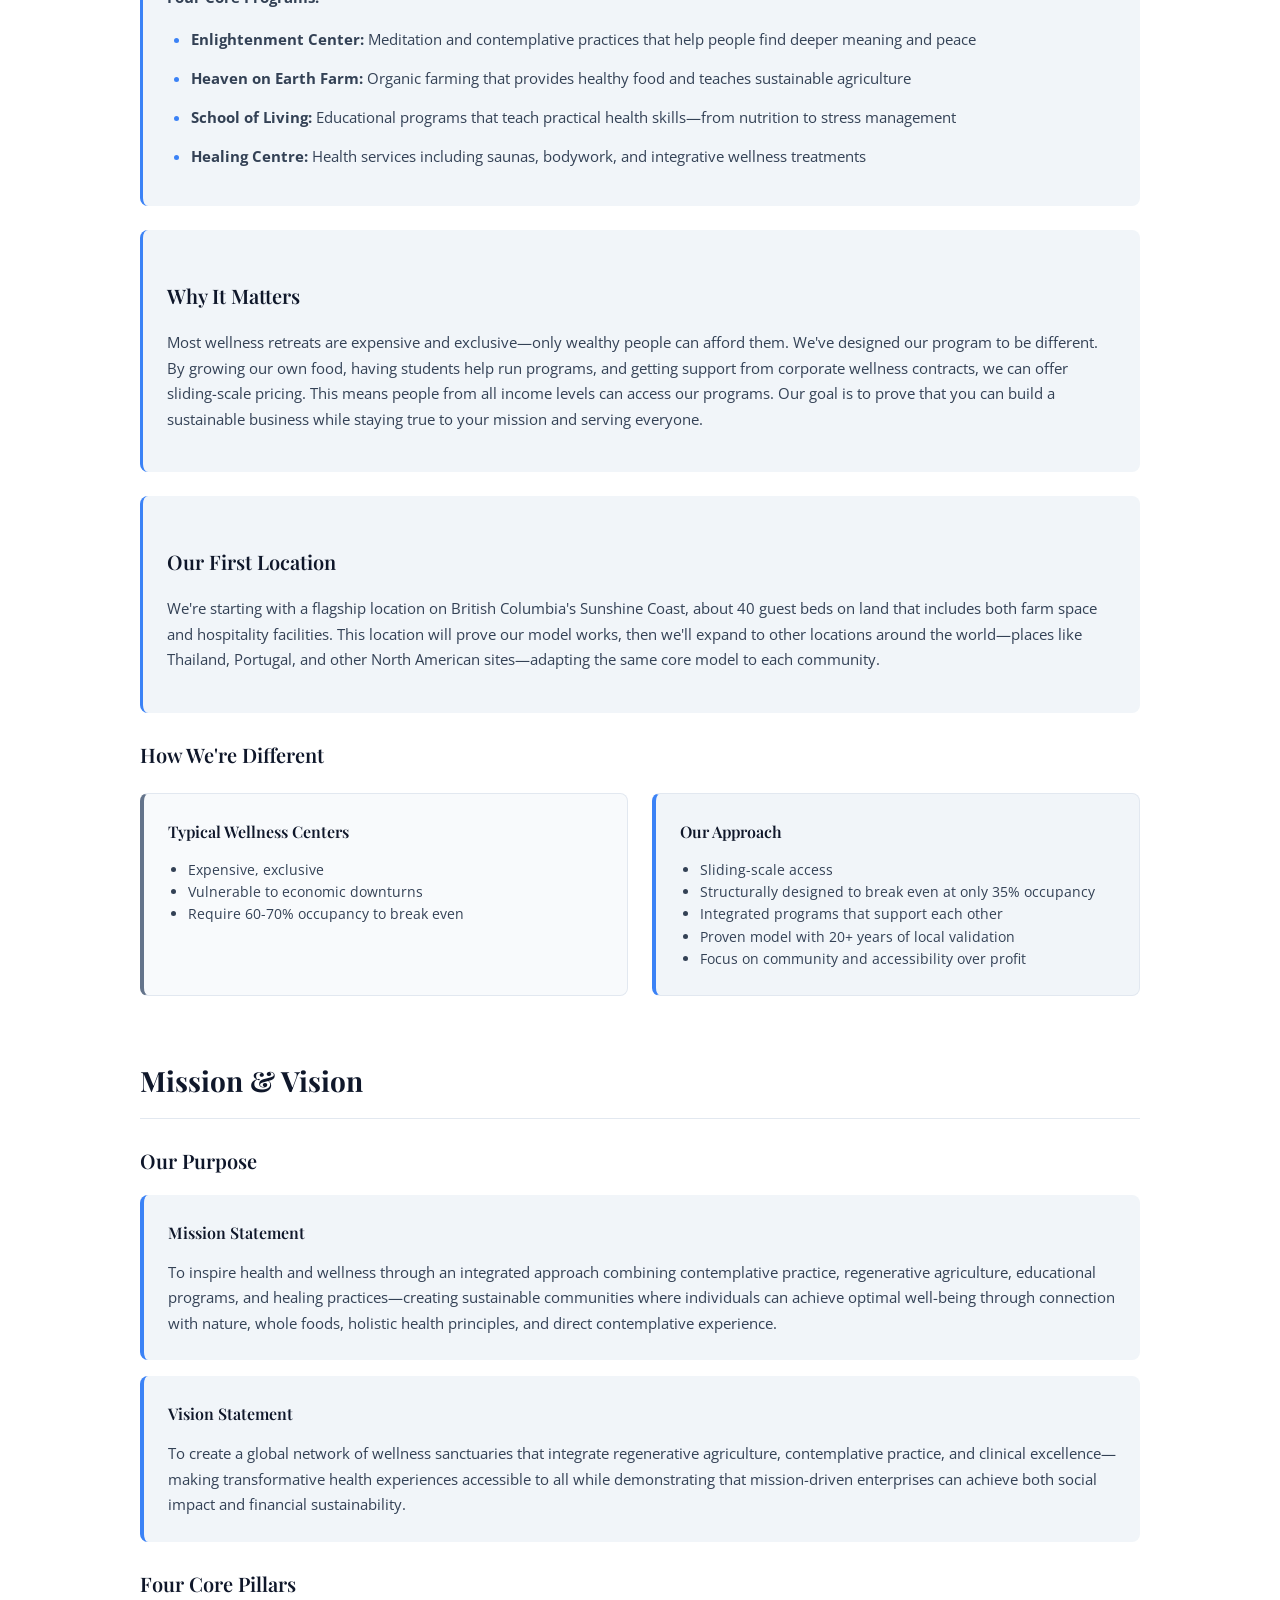
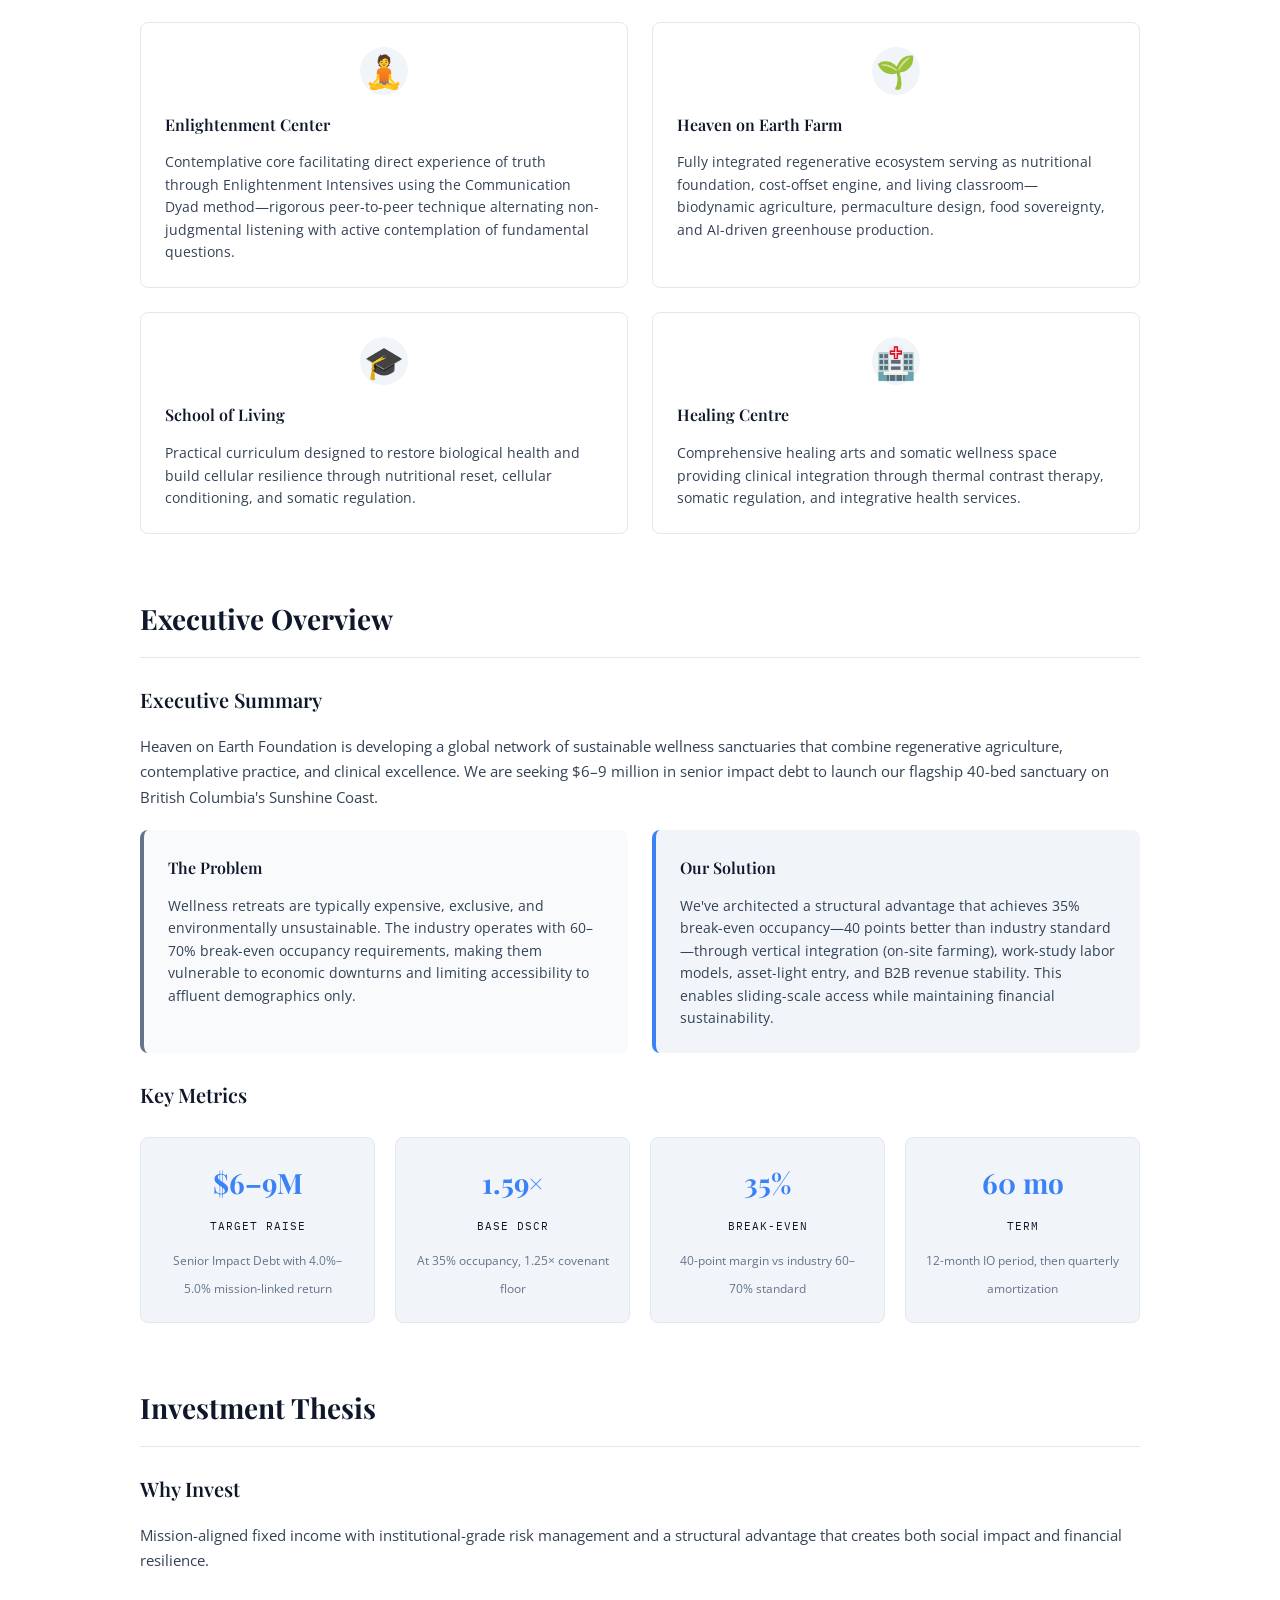
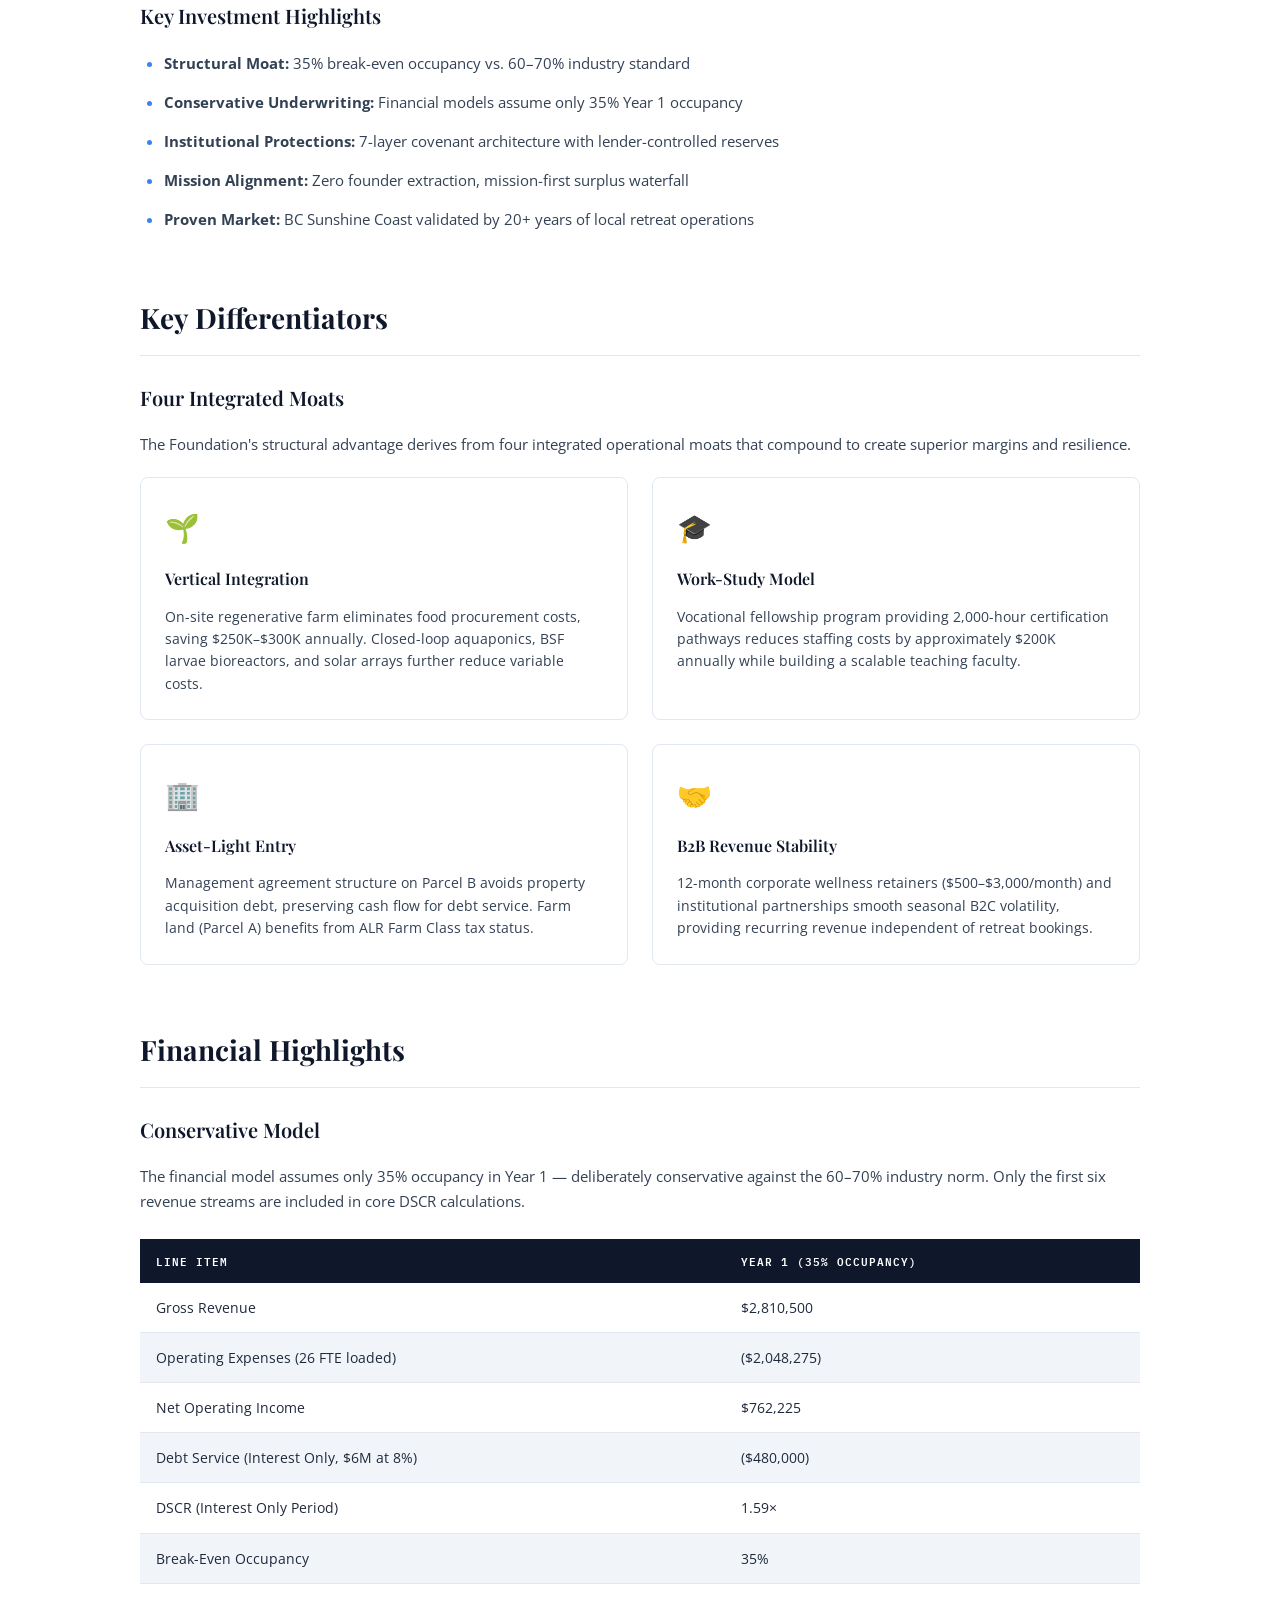
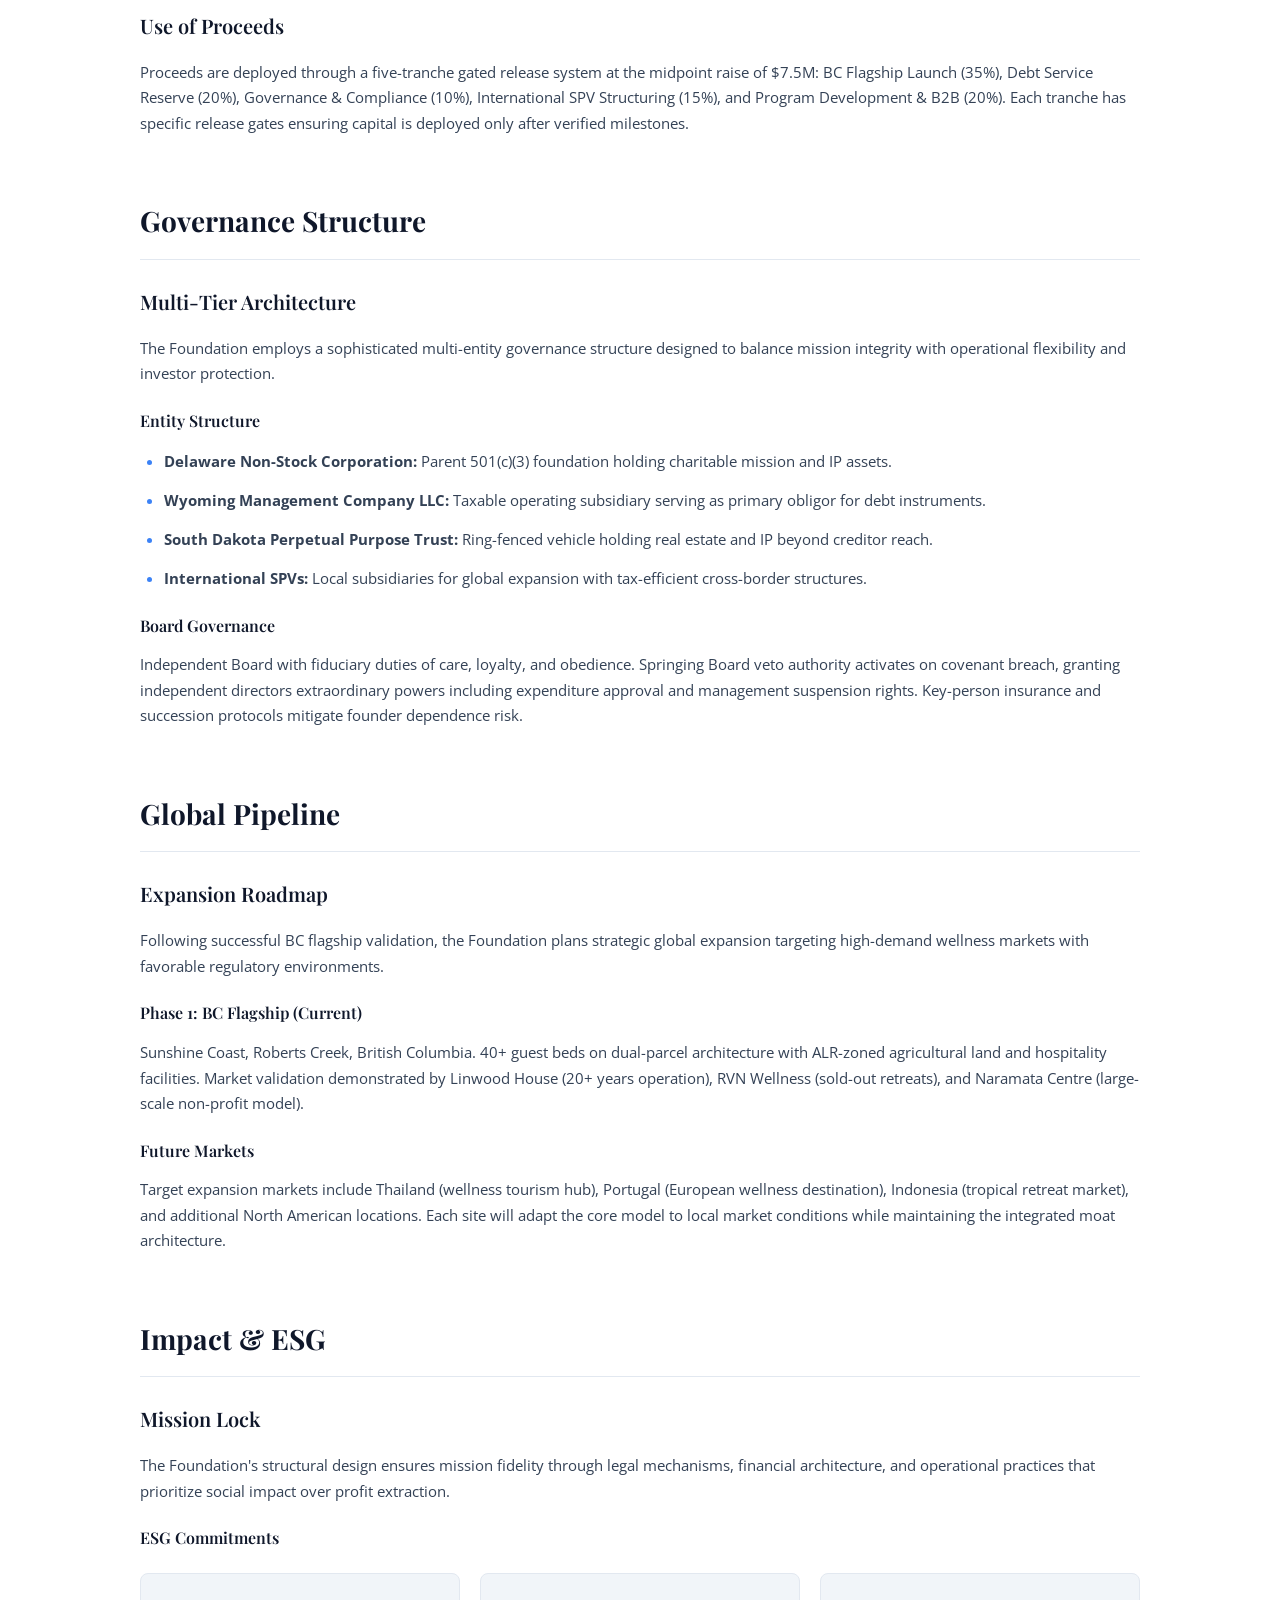
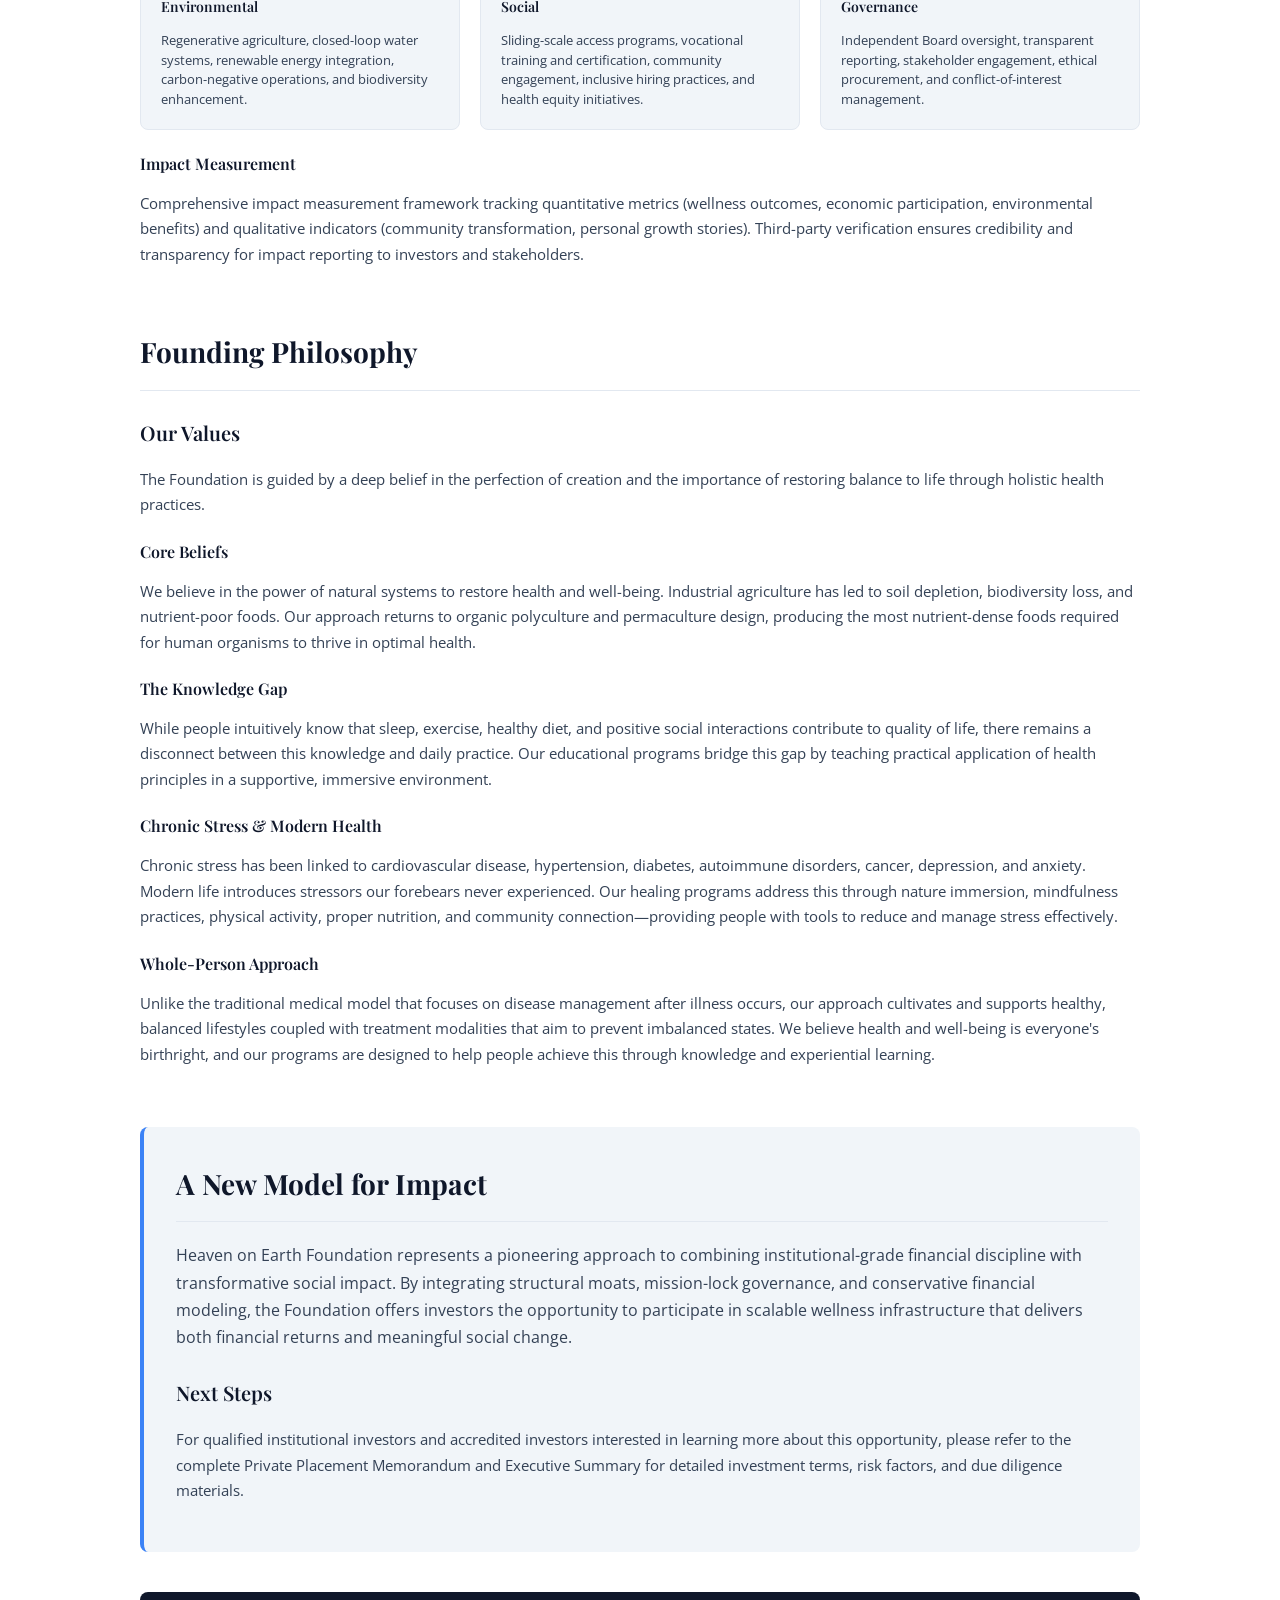
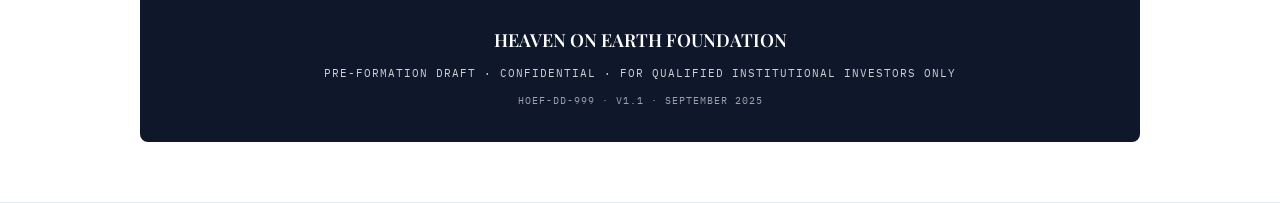
==== commit 45fb8ee7: "Add simple and comprehensive overview sections to prospectus - Added quick layman's overview for acc" ====
--- a/index.html
+++ b/index.html
@@ -87,6 +87,479 @@
         </div>
     </header>
     
+    <!-- SIMPLE LAYMAN'S OVERVIEW — Quick Project Explanation -->
+    <section class="simple-overview">
+        <div class="simple-container">
+            <span class="simple-eyebrow">Quick Overview</span>
+            <h2 class="simple-title">What This Project Is</h2>
+            <p class="simple-intro">A fundraising website and presentation package for the <strong>Heaven on Earth Foundation</strong>, a non-profit organization that wants to build wellness retreat centers. Think of it as a business plan website designed to attract investors and donors.</p>
+            
+            <div class="simple-grid">
+                <div class="simple-section">
+                    <h3 class="simple-heading">The Big Idea</h3>
+                    <p class="simple-text">The foundation wants to create places where people can go to improve their health and wellness through a holistic approach that combines:</p>
+                    <ul class="simple-list">
+                        <li><strong>Organic Farming</strong> — Growing their own food using sustainable methods</li>
+                        <li><strong>Education</strong> — Teaching people about healthy living</li>
+                        <li><strong>Healing</strong> — Offering health treatments and therapies</li>
+                        <li><strong>Spiritual Growth</strong> — Providing meditation and self-discovery programs</li>
+                    </ul>
+                </div>
+                
+                <div class="simple-section">
+                    <h3 class="simple-heading">What They're Asking For</h3>
+                    <p class="simple-text">They're seeking <strong>$6-9 million in loans</strong> from impact investors and philanthropic partners to:</p>
+                    <ul class="simple-list">
+                        <li>Build their first location in British Columbia, Canada</li>
+                        <li>Create a 40-bed wellness center</li>
+                        <li>Set up organic farming operations</li>
+                        <li>Establish programs and facilities</li>
+                    </ul>
+                </div>
+                
+                <div class="simple-section">
+                    <h3 class="simple-heading">Why They Think It Will Work</h3>
+                    <p class="simple-text">Their key advantages:</p>
+                    <ul class="simple-list">
+                        <li><strong>Lower costs than competitors</strong> — They break even at 35% occupancy when most similar places need 60-70%</li>
+                        <li><strong>Vertical integration</strong> — They grow their own food, run their own programs, and don't outsource much</li>
+                        <li><strong>Work-study program</strong> — People can work in exchange for reduced rates, saving ~$200K annually in labor costs</li>
+                        <li><strong>Non-profit structure</strong> — All profits go back into the mission, not to shareholders</li>
+                    </ul>
+                </div>
+                
+                <div class="simple-section">
+                    <h3 class="simple-heading">The Investment Pitch</h3>
+                    <p class="simple-text">They're offering:</p>
+                    <ul class="simple-list">
+                        <li>4-6% return on investment (non-compounding)</li>
+                        <li>100% principal protection</li>
+                        <li>Asset-backed security</li>
+                        <li>Strong financial safeguards including a $1.2M reserve fund</li>
+                    </ul>
+                </div>
+            </div>
+            
+            <div class="simple-summary">
+                <p><strong>In simple terms:</strong> This is a professional fundraising package for a wellness non-profit that wants to build retreat centers where people can improve their health through organic food, education, healing treatments, and spiritual programs. They're asking for loans to build their first location and have structured it as an attractive investment opportunity with both financial returns and social impact.</p>
+            </div>
+        </div>
+    </section>
+    
+    <!-- COMPREHENSIVE OVERVIEW — Professional Foundation Summary -->
+    <section class="comprehensive-overview">
+        <div class="overview-container">
+            <!-- Document Header -->
+            <div class="doc-header">
+                <div class="doc-meta">
+                    <span class="doc-id">HOEF-DD-999</span>
+                    <span class="doc-version">V1.1</span>
+                    <span class="doc-date">September 2025</span>
+                    <span class="doc-type">Foundation Summary</span>
+                </div>
+                <h1 class="doc-title">Heaven on Earth Foundation</h1>
+                <p class="doc-subtitle">Comprehensive Overview of Mission, Vision, and Strategic Architecture</p>
+            </div>
+
+            <!-- Table of Contents -->
+            <div class="toc-section">
+                <h3 class="toc-title">On This Page</h3>
+                <nav class="toc-nav">
+                    <a href="#overview-layman" class="toc-link">◆ What is This?</a>
+                    <a href="#mission" class="toc-link">◆ Mission & Vision</a>
+                    <a href="#overview" class="toc-link">◆ Executive Overview</a>
+                    <a href="#thesis" class="toc-link">◆ Investment Thesis</a>
+                    <a href="#differentiators" class="toc-link">◆ Key Differentiators</a>
+                    <a href="#financials" class="toc-link">◆ Financial Highlights</a>
+                    <a href="#governance" class="toc-link">◆ Governance Structure</a>
+                    <a href="#pipeline" class="toc-link">◆ Global Pipeline</a>
+                    <a href="#impact" class="toc-link">◆ Impact & ESG</a>
+                    <a href="#philosophy" class="toc-link">◆ Founding Philosophy</a>
+                </nav>
+            </div>
+
+            <!-- What is This Section -->
+            <div id="overview-layman" class="overview-section">
+                <h2 class="section-heading">What is This?</h2>
+                <p class="section-intro">A simple explanation of what Heaven on Earth Foundation is trying to do.</p>
+                
+                <div class="big-picture">
+                    <h3 class="subsection-heading">The Big Picture</h3>
+                    <p class="subsection-text">Imagine a place where people can go to truly heal—body, mind, and spirit. A place that grows its own organic food, teaches you how to live healthier, offers meditation and contemplative practices, and provides healing treatments. That's what Heaven on Earth Foundation is building: a network of wellness sanctuaries that make transformative health experiences accessible to everyone, not just the wealthy.</p>
+                </div>
+
+                <div class="what-we-do">
+                    <h3 class="subsection-heading">What We Do</h3>
+                    <p class="subsection-text"><strong>Four Core Programs:</strong></p>
+                    <ul class="feature-list">
+                        <li><strong>Enlightenment Center:</strong> Meditation and contemplative practices that help people find deeper meaning and peace</li>
+                        <li><strong>Heaven on Earth Farm:</strong> Organic farming that provides healthy food and teaches sustainable agriculture</li>
+                        <li><strong>School of Living:</strong> Educational programs that teach practical health skills—from nutrition to stress management</li>
+                        <li><strong>Healing Centre:</strong> Health services including saunas, bodywork, and integrative wellness treatments</li>
+                    </ul>
+                </div>
+
+                <div class="why-it-matters">
+                    <h3 class="subsection-heading">Why It Matters</h3>
+                    <p class="subsection-text">Most wellness retreats are expensive and exclusive—only wealthy people can afford them. We've designed our program to be different. By growing our own food, having students help run programs, and getting support from corporate wellness contracts, we can offer sliding-scale pricing. This means people from all income levels can access our programs. Our goal is to prove that you can build a sustainable business while staying true to your mission and serving everyone.</p>
+                </div>
+
+                <div class="first-location">
+                    <h3 class="subsection-heading">Our First Location</h3>
+                    <p class="subsection-text">We're starting with a flagship location on British Columbia's Sunshine Coast, about 40 guest beds on land that includes both farm space and hospitality facilities. This location will prove our model works, then we'll expand to other locations around the world—places like Thailand, Portugal, and other North American sites—adapting the same core model to each community.</p>
+                </div>
+
+                <div class="comparison">
+                    <h3 class="subsection-heading">How We're Different</h3>
+                    <div class="comparison-grid">
+                        <div class="comparison-item typical">
+                            <h4>Typical Wellness Centers</h4>
+                            <ul>
+                                <li>Expensive, exclusive</li>
+                                <li>Vulnerable to economic downturns</li>
+                                <li>Require 60-70% occupancy to break even</li>
+                            </ul>
+                        </div>
+                        <div class="comparison-item ours">
+                            <h4>Our Approach</h4>
+                            <ul>
+                                <li>Sliding-scale access</li>
+                                <li>Structurally designed to break even at only 35% occupancy</li>
+                                <li>Integrated programs that support each other</li>
+                                <li>Proven model with 20+ years of local validation</li>
+                                <li>Focus on community and accessibility over profit</li>
+                            </ul>
+                        </div>
+                    </div>
+                </div>
+            </div>
+
+            <!-- Mission & Vision -->
+            <div id="mission" class="overview-section">
+                <h2 class="section-heading">Mission & Vision</h2>
+                
+                <div class="mission-content">
+                    <h3 class="subsection-heading">Our Purpose</h3>
+                    <div class="mission-box">
+                        <h4>Mission Statement</h4>
+                        <p>To inspire health and wellness through an integrated approach combining contemplative practice, regenerative agriculture, educational programs, and healing practices—creating sustainable communities where individuals can achieve optimal well-being through connection with nature, whole foods, holistic health principles, and direct contemplative experience.</p>
+                    </div>
+                    <div class="vision-box">
+                        <h4>Vision Statement</h4>
+                        <p>To create a global network of wellness sanctuaries that integrate regenerative agriculture, contemplative practice, and clinical excellence—making transformative health experiences accessible to all while demonstrating that mission-driven enterprises can achieve both social impact and financial sustainability.</p>
+                    </div>
+                </div>
+
+                <div class="four-pillars">
+                    <h3 class="subsection-heading">Four Core Pillars</h3>
+                    <div class="pillars-grid">
+                        <div class="pillar-card">
+                            <div class="pillar-icon">🧘</div>
+                            <h4>Enlightenment Center</h4>
+                            <p>Contemplative core facilitating direct experience of truth through Enlightenment Intensives using the Communication Dyad method—rigorous peer-to-peer technique alternating non-judgmental listening with active contemplation of fundamental questions.</p>
+                        </div>
+                        <div class="pillar-card">
+                            <div class="pillar-icon">🌱</div>
+                            <h4>Heaven on Earth Farm</h4>
+                            <p>Fully integrated regenerative ecosystem serving as nutritional foundation, cost-offset engine, and living classroom—biodynamic agriculture, permaculture design, food sovereignty, and AI-driven greenhouse production.</p>
+                        </div>
+                        <div class="pillar-card">
+                            <div class="pillar-icon">🎓</div>
+                            <h4>School of Living</h4>
+                            <p>Practical curriculum designed to restore biological health and build cellular resilience through nutritional reset, cellular conditioning, and somatic regulation.</p>
+                        </div>
+                        <div class="pillar-card">
+                            <div class="pillar-icon">🏥</div>
+                            <h4>Healing Centre</h4>
+                            <p>Comprehensive healing arts and somatic wellness space providing clinical integration through thermal contrast therapy, somatic regulation, and integrative health services.</p>
+                        </div>
+                    </div>
+                </div>
+            </div>
+
+            <!-- Executive Overview -->
+            <div id="overview" class="overview-section">
+                <h2 class="section-heading">Executive Overview</h2>
+                
+                <div class="exec-summary-content">
+                    <h3 class="subsection-heading">Executive Summary</h3>
+                    <p class="subsection-text">Heaven on Earth Foundation is developing a global network of sustainable wellness sanctuaries that combine regenerative agriculture, contemplative practice, and clinical excellence. We are seeking $6–9 million in senior impact debt to launch our flagship 40-bed sanctuary on British Columbia's Sunshine Coast.</p>
+                </div>
+
+                <div class="problem-solution">
+                    <div class="problem-box">
+                        <h4>The Problem</h4>
+                        <p>Wellness retreats are typically expensive, exclusive, and environmentally unsustainable. The industry operates with 60–70% break-even occupancy requirements, making them vulnerable to economic downturns and limiting accessibility to affluent demographics only.</p>
+                    </div>
+                    <div class="solution-box">
+                        <h4>Our Solution</h4>
+                        <p>We've architected a structural advantage that achieves 35% break-even occupancy—40 points better than industry standard—through vertical integration (on-site farming), work-study labor models, asset-light entry, and B2B revenue stability. This enables sliding-scale access while maintaining financial sustainability.</p>
+                    </div>
+                </div>
+
+                <div class="key-metrics">
+                    <h3 class="subsection-heading">Key Metrics</h3>
+                    <div class="metrics-grid">
+                        <div class="metric-card">
+                            <span class="metric-value">$6–9M</span>
+                            <span class="metric-label">Target Raise</span>
+                            <span class="metric-context">Senior Impact Debt with 4.0%–5.0% mission-linked return</span>
+                        </div>
+                        <div class="metric-card">
+                            <span class="metric-value">1.59×</span>
+                            <span class="metric-label">Base DSCR</span>
+                            <span class="metric-context">At 35% occupancy, 1.25× covenant floor</span>
+                        </div>
+                        <div class="metric-card">
+                            <span class="metric-value">35%</span>
+                            <span class="metric-label">Break-Even</span>
+                            <span class="metric-context">40-point margin vs industry 60–70% standard</span>
+                        </div>
+                        <div class="metric-card">
+                            <span class="metric-value">60 mo</span>
+                            <span class="metric-label">Term</span>
+                            <span class="metric-context">12-month IO period, then quarterly amortization</span>
+                        </div>
+                    </div>
+                </div>
+            </div>
+
+            <!-- Investment Thesis -->
+            <div id="thesis" class="overview-section">
+                <h2 class="section-heading">Investment Thesis</h2>
+                
+                <div class="thesis-content">
+                    <h3 class="subsection-heading">Why Invest</h3>
+                    <p class="subsection-text">Mission-aligned fixed income with institutional-grade risk management and a structural advantage that creates both social impact and financial resilience.</p>
+                </div>
+
+                <div class="investment-highlights">
+                    <h3 class="subsection-heading">Key Investment Highlights</h3>
+                    <ul class="highlights-list">
+                        <li><strong>Structural Moat:</strong> 35% break-even occupancy vs. 60–70% industry standard</li>
+                        <li><strong>Conservative Underwriting:</strong> Financial models assume only 35% Year 1 occupancy</li>
+                        <li><strong>Institutional Protections:</strong> 7-layer covenant architecture with lender-controlled reserves</li>
+                        <li><strong>Mission Alignment:</strong> Zero founder extraction, mission-first surplus waterfall</li>
+                        <li><strong>Proven Market:</strong> BC Sunshine Coast validated by 20+ years of local retreat operations</li>
+                    </ul>
+                </div>
+            </div>
+
+            <!-- Key Differentiators -->
+            <div id="differentiators" class="overview-section">
+                <h2 class="section-heading">Key Differentiators</h2>
+                
+                <div class="differentiators-content">
+                    <h3 class="subsection-heading">Four Integrated Moats</h3>
+                    <p class="subsection-text">The Foundation's structural advantage derives from four integrated operational moats that compound to create superior margins and resilience.</p>
+                </div>
+
+                <div class="moats-grid">
+                    <div class="moat-card">
+                        <div class="moat-icon">🌱</div>
+                        <h4>Vertical Integration</h4>
+                        <p>On-site regenerative farm eliminates food procurement costs, saving $250K–$300K annually. Closed-loop aquaponics, BSF larvae bioreactors, and solar arrays further reduce variable costs.</p>
+                    </div>
+                    <div class="moat-card">
+                        <div class="moat-icon">🎓</div>
+                        <h4>Work-Study Model</h4>
+                        <p>Vocational fellowship program providing 2,000-hour certification pathways reduces staffing costs by approximately $200K annually while building a scalable teaching faculty.</p>
+                    </div>
+                    <div class="moat-card">
+                        <div class="moat-icon">🏢</div>
+                        <h4>Asset-Light Entry</h4>
+                        <p>Management agreement structure on Parcel B avoids property acquisition debt, preserving cash flow for debt service. Farm land (Parcel A) benefits from ALR Farm Class tax status.</p>
+                    </div>
+                    <div class="moat-card">
+                        <div class="moat-icon">🤝</div>
+                        <h4>B2B Revenue Stability</h4>
+                        <p>12-month corporate wellness retainers ($500–$3,000/month) and institutional partnerships smooth seasonal B2C volatility, providing recurring revenue independent of retreat bookings.</p>
+                    </div>
+                </div>
+            </div>
+
+            <!-- Financial Highlights -->
+            <div id="financials" class="overview-section">
+                <h2 class="section-heading">Financial Highlights</h2>
+                
+                <div class="financials-content">
+                    <h3 class="subsection-heading">Conservative Model</h3>
+                    <p class="subsection-text">The financial model assumes only 35% occupancy in Year 1 — deliberately conservative against the 60–70% industry norm. Only the first six revenue streams are included in core DSCR calculations.</p>
+                </div>
+
+                <div class="financial-table">
+                    <table class="financial-metrics-table">
+                        <thead>
+                            <tr>
+                                <th>Line Item</th>
+                                <th>Year 1 (35% Occupancy)</th>
+                            </tr>
+                        </thead>
+                        <tbody>
+                            <tr>
+                                <td>Gross Revenue</td>
+                                <td>$2,810,500</td>
+                            </tr>
+                            <tr>
+                                <td>Operating Expenses (26 FTE loaded)</td>
+                                <td>($2,048,275)</td>
+                            </tr>
+                            <tr>
+                                <td>Net Operating Income</td>
+                                <td>$762,225</td>
+                            </tr>
+                            <tr>
+                                <td>Debt Service (Interest Only, $6M at 8%)</td>
+                                <td>($480,000)</td>
+                            </tr>
+                            <tr>
+                                <td>DSCR (Interest Only Period)</td>
+                                <td>1.59×</td>
+                            </tr>
+                            <tr>
+                                <td>Break-Even Occupancy</td>
+                                <td>35%</td>
+                            </tr>
+                        </tbody>
+                    </table>
+                </div>
+
+                <div class="use-of-proceeds">
+                    <h3 class="subsection-heading">Use of Proceeds</h3>
+                    <p class="subsection-text">Proceeds are deployed through a five-tranche gated release system at the midpoint raise of $7.5M: BC Flagship Launch (35%), Debt Service Reserve (20%), Governance & Compliance (10%), International SPV Structuring (15%), and Program Development & B2B (20%). Each tranche has specific release gates ensuring capital is deployed only after verified milestones.</p>
+                </div>
+            </div>
+
+            <!-- Governance Structure -->
+            <div id="governance" class="overview-section">
+                <h2 class="section-heading">Governance Structure</h2>
+                
+                <div class="governance-content">
+                    <h3 class="subsection-heading">Multi-Tier Architecture</h3>
+                    <p class="subsection-text">The Foundation employs a sophisticated multi-entity governance structure designed to balance mission integrity with operational flexibility and investor protection.</p>
+                </div>
+
+                <div class="entity-structure">
+                    <h4 class="sub-subsection-heading">Entity Structure</h4>
+                    <ul class="entity-list">
+                        <li><strong>Delaware Non-Stock Corporation:</strong> Parent 501(c)(3) foundation holding charitable mission and IP assets.</li>
+                        <li><strong>Wyoming Management Company LLC:</strong> Taxable operating subsidiary serving as primary obligor for debt instruments.</li>
+                        <li><strong>South Dakota Perpetual Purpose Trust:</strong> Ring-fenced vehicle holding real estate and IP beyond creditor reach.</li>
+                        <li><strong>International SPVs:</strong> Local subsidiaries for global expansion with tax-efficient cross-border structures.</li>
+                    </ul>
+                </div>
+
+                <div class="board-governance">
+                    <h4 class="sub-subsection-heading">Board Governance</h4>
+                    <p class="subsection-text">Independent Board with fiduciary duties of care, loyalty, and obedience. Springing Board veto authority activates on covenant breach, granting independent directors extraordinary powers including expenditure approval and management suspension rights. Key-person insurance and succession protocols mitigate founder dependence risk.</p>
+                </div>
+            </div>
+
+            <!-- Global Pipeline -->
+            <div id="pipeline" class="overview-section">
+                <h2 class="section-heading">Global Pipeline</h2>
+                
+                <div class="pipeline-content">
+                    <h3 class="subsection-heading">Expansion Roadmap</h3>
+                    <p class="subsection-text">Following successful BC flagship validation, the Foundation plans strategic global expansion targeting high-demand wellness markets with favorable regulatory environments.</p>
+                </div>
+
+                <div class="phase-current">
+                    <h4 class="sub-subsection-heading">Phase 1: BC Flagship (Current)</h4>
+                    <p class="subsection-text">Sunshine Coast, Roberts Creek, British Columbia. 40+ guest beds on dual-parcel architecture with ALR-zoned agricultural land and hospitality facilities. Market validation demonstrated by Linwood House (20+ years operation), RVN Wellness (sold-out retreats), and Naramata Centre (large-scale non-profit model).</p>
+                </div>
+
+                <div class="future-markets">
+                    <h4 class="sub-subsection-heading">Future Markets</h4>
+                    <p class="subsection-text">Target expansion markets include Thailand (wellness tourism hub), Portugal (European wellness destination), Indonesia (tropical retreat market), and additional North American locations. Each site will adapt the core model to local market conditions while maintaining the integrated moat architecture.</p>
+                </div>
+            </div>
+
+            <!-- Impact & ESG -->
+            <div id="impact" class="overview-section">
+                <h2 class="section-heading">Impact & ESG</h2>
+                
+                <div class="impact-content">
+                    <h3 class="subsection-heading">Mission Lock</h3>
+                    <p class="subsection-text">The Foundation's structural design ensures mission fidelity through legal mechanisms, financial architecture, and operational practices that prioritize social impact over profit extraction.</p>
+                </div>
+
+                <div class="esg-commitments">
+                    <h4 class="sub-subsection-heading">ESG Commitments</h4>
+                    <div class="esg-grid">
+                        <div class="esg-card">
+                            <h5>Environmental</h5>
+                            <p>Regenerative agriculture, closed-loop water systems, renewable energy integration, carbon-negative operations, and biodiversity enhancement.</p>
+                        </div>
+                        <div class="esg-card">
+                            <h5>Social</h5>
+                            <p>Sliding-scale access programs, vocational training and certification, community engagement, inclusive hiring practices, and health equity initiatives.</p>
+                        </div>
+                        <div class="esg-card">
+                            <h5>Governance</h5>
+                            <p>Independent Board oversight, transparent reporting, stakeholder engagement, ethical procurement, and conflict-of-interest management.</p>
+                        </div>
+                    </div>
+                </div>
+
+                <div class="impact-measurement">
+                    <h4 class="sub-subsection-heading">Impact Measurement</h4>
+                    <p class="subsection-text">Comprehensive impact measurement framework tracking quantitative metrics (wellness outcomes, economic participation, environmental benefits) and qualitative indicators (community transformation, personal growth stories). Third-party verification ensures credibility and transparency for impact reporting to investors and stakeholders.</p>
+                </div>
+            </div>
+
+            <!-- Founding Philosophy -->
+            <div id="philosophy" class="overview-section">
+                <h2 class="section-heading">Founding Philosophy</h2>
+                
+                <div class="philosophy-content">
+                    <h3 class="subsection-heading">Our Values</h3>
+                    <p class="subsection-text">The Foundation is guided by a deep belief in the perfection of creation and the importance of restoring balance to life through holistic health practices.</p>
+                </div>
+
+                <div class="core-beliefs">
+                    <h4 class="sub-subsection-heading">Core Beliefs</h4>
+                    <p class="subsection-text">We believe in the power of natural systems to restore health and well-being. Industrial agriculture has led to soil depletion, biodiversity loss, and nutrient-poor foods. Our approach returns to organic polyculture and permaculture design, producing the most nutrient-dense foods required for human organisms to thrive in optimal health.</p>
+                </div>
+
+                <div class="knowledge-gap">
+                    <h4 class="sub-subsection-heading">The Knowledge Gap</h4>
+                    <p class="subsection-text">While people intuitively know that sleep, exercise, healthy diet, and positive social interactions contribute to quality of life, there remains a disconnect between this knowledge and daily practice. Our educational programs bridge this gap by teaching practical application of health principles in a supportive, immersive environment.</p>
+                </div>
+
+                <div class="chronic-stress">
+                    <h4 class="sub-subsection-heading">Chronic Stress & Modern Health</h4>
+                    <p class="subsection-text">Chronic stress has been linked to cardiovascular disease, hypertension, diabetes, autoimmune disorders, cancer, depression, and anxiety. Modern life introduces stressors our forebears never experienced. Our healing programs address this through nature immersion, mindfulness practices, physical activity, proper nutrition, and community connection—providing people with tools to reduce and manage stress effectively.</p>
+                </div>
+
+                <div class="whole-person">
+                    <h4 class="sub-subsection-heading">Whole-Person Approach</h4>
+                    <p class="subsection-text">Unlike the traditional medical model that focuses on disease management after illness occurs, our approach cultivates and supports healthy, balanced lifestyles coupled with treatment modalities that aim to prevent imbalanced states. We believe health and well-being is everyone's birthright, and our programs are designed to help people achieve this through knowledge and experiential learning.</p>
+                </div>
+            </div>
+
+            <!-- Conclusion -->
+            <div class="conclusion-section">
+                <h2 class="section-heading">A New Model for Impact</h2>
+                <p class="conclusion-text">Heaven on Earth Foundation represents a pioneering approach to combining institutional-grade financial discipline with transformative social impact. By integrating structural moats, mission-lock governance, and conservative financial modeling, the Foundation offers investors the opportunity to participate in scalable wellness infrastructure that delivers both financial returns and meaningful social change.</p>
+                
+                <div class="next-steps">
+                    <h3 class="subsection-heading">Next Steps</h3>
+                    <p class="subsection-text">For qualified institutional investors and accredited investors interested in learning more about this opportunity, please refer to the complete Private Placement Memorandum and Executive Summary for detailed investment terms, risk factors, and due diligence materials.</p>
+                </div>
+            </div>
+
+            <!-- Professional Footer -->
+            <div class="professional-footer">
+                <div class="footer-content">
+                    <p class="footer-org">HEAVEN ON EARTH FOUNDATION</p>
+                    <p class="footer-status">Pre-Formation Draft · Confidential · For Qualified Institutional Investors Only</p>
+                    <p class="footer-ref">HOEF-DD-999 · V1.1 · September 2025</p>
+                </div>
+            </div>
+        </div>
+    </section>
+    
     <!-- Version Data (Single Source of Truth) -->
     <script>
         window.PROSPECTUS_VERSION = '1.1';
@@ -101,9 +574,8 @@
             <div class="investment-thesis">
                 <span class="exec-eyebrow">Investment Thesis</span>
                 <h1 class="thesis-statement">
-                    A $6–9M senior impact debt opportunity in institutional-grade wellness infrastructure, 
-                    delivering 4–6% non-compounding returns with 1.40x coverage ratio at 35% break-even occupancy 
-                    — a 40-point safety margin over industry standard.
+                    Heaven on Earth Foundation seeks $6–9M in senior impact debt to build institutional-grade wellness infrastructure,
+                    delivering 4–6% non-compounding returns with 1.40x coverage ratio at 35% break-even occupancy.
                 </h1>
             </div>
 
@@ -202,14 +674,14 @@
                         <svg width="24" height="24" viewBox="0 0 24 24" fill="none" stroke="currentColor" stroke-width="1.5"><path d="M12 22s8-4 8-10V5l-8-3-8 3v7c0 6 8 10 8 10z"/></svg>
                     </div>
                     <h3 class="pillar-name">Governance</h3>
-                    <p class="pillar-desc">Fiduciary Board + U.S. Resident Trustee — covenant-protected, escrow-governed with 2,000-hour mastery path eliminating guru risk.</p>
+                    <p class="pillar-desc">Fiduciary Board + U.S. Resident Trustee — covenant-protected, escrow-governed with documented operational standards ensuring institutional continuity.</p>
                 </div>
                 <div class="pillar-item">
                     <div class="pillar-icon">
                         <svg width="24" height="24" viewBox="0 0 24 24" fill="none" stroke="currentColor" stroke-width="1.5"><circle cx="12" cy="12" r="10"/><path d="M12 6v6l4 2"/></svg>
                     </div>
                     <h3 class="pillar-name">Excellence</h3>
-                    <p class="pillar-desc">2,000-hour mastery path ensures standardized delivery quality and operational continuity beyond founder dependence.</p>
+                    <p class="pillar-desc">2,000-hour mastery path ensures standardized delivery quality and operational continuity through documented competencies at each certification level.</p>
                 </div>
             </div>
 
@@ -307,7 +779,7 @@
                     
                     <p style="margin-top: 16px;"><strong>Sliding Scale Access Model:</strong> Partnership funding and grants enable Community Rate access for underserved populations, following the proven Esalen/Kripalu model where institutional partnerships and grant funding offer scholarships covering 50% to 90% of tuition for those demonstrating financial need.</p>
                     
-                    <p style="margin-top: 16px;"><strong>The 2,000-Hour Mastery Path — Eliminating Guru Risk:</strong> To address the spiritual/wellness sector's "Guru Risk" where personality-dependent operations collapse when key individuals exit, we've codified a 4-tier progression (200 → 500 → 1,000 → 2,000 hours) with documented competencies at each stage. This ensures quality, scalability, and operational continuity beyond founder dependence.</p>
+                    <p style="margin-top: 16px;"><strong>The 2,000-Hour Mastery Path — Operational Excellence:</strong> We've codified a 4-tier progression (200 → 500 → 1,000 → 2,000 hours) with documented competencies at each stage. This ensures quality, scalability, and operational continuity through standardized delivery standards and certification requirements.</p>
                     
                     <p style="margin-top: 16px;"><strong>Institutional Foundation:</strong> Heaven on Earth Foundation is a nonprofit operating company built on asset-backed wellness infrastructure. All operational surplus flows through a legally codified Mission Sustainability Waterfall — first to reserves, then to debt service, then back into the Foundation to improve programs, infrastructure, career opportunities, and access for those who cannot contribute at the standard rate. No surplus is extracted. No founder holds equity. Every dollar cycles back into the mission.</p>
                 </div>
@@ -325,7 +797,7 @@
                     <div class="pn-eyebrow">Mission & Vision — Founder's Origin Story</div>
                     <p><strong>Founder's Vision:</strong> This project is a labor of love that germinated eighteen years ago when Gordon McKay first dreamed of starting his own health retreat. The mission is built on the belief that health and well-being is everyone's birthright, and it's our commitment to assist humanity with the knowledge and life experiences gained through our own personal journey towards wholeness.</p>
                     <p><strong>Four-Pillar Foundation:</strong> The original vision evolved from a three-branch system (Farm, School of Living, Healing Center) to include the Enlightenment Center — addressing the disconnect between what we intuitively know about health and actually living it out in daily life, while also providing the spiritual awakening component that completes the whole organism approach.</p>
-                    <p><strong>Enlightenment Intensives:</strong> The contemplative core uses the Communication Dyad method to facilitate direct experience of truth and radical self-realization. With a 2,000-hour mastery path, we eliminate "Guru Risk" by ensuring standardized delivery quality independent of founder involvement.</p>
+                    <p><strong>Enlightenment Intensives:</strong> The contemplative core uses the Communication Dyad method to facilitate direct experience of truth and radical self-realization. With a 2,000-hour mastery path, we ensure standardized delivery quality through documented competencies and certification requirements independent of founder involvement.</p>
                     <p><strong>Institutional Translation:</strong> While the language has evolved to accommodate institutional partners, the core mission remains unchanged: to inspire health and wellness in harmony with the original design. The institutional structure (asset-backed, covenant-governed) exists to ensure this mission can continue for 100 years beyond founder involvement.</p>
                     
                     <div class="pn-divider" style="margin: 12px 0; border-top: 1px solid #D1D1CD;"></div>
@@ -336,7 +808,7 @@
                     <p><strong>Use of Funds:</strong> BC Flagship — acquisition and renovation of existing institutional hospitality asset (not ground-up construction). Infrastructure — 40-bed wellness center build-out. Vertical Integration — permaculture and aquaponics farm establishment. Debt Service Reserve — $1.2M lender-controlled escrow ensures 6 months of debt service coverage from day one.</p>
                     <p><strong>Key Metrics Explained:</strong> 1.40x DSCR Coverage at 35% occupancy means even at low utilization, there's 40% more cash flow than needed to service debt. 35% Break-Even Floor vs. 60–70% industry standard — most retreat centers need 60–70% occupancy to break even; this model works at 35%. ~$200K Annual Labor Savings through Work-Study program where participants contribute labor in exchange for program access.</p>
                     <p><strong>Risk/Reward Profile:</strong> The 40-Point Safety Margin visual compares Heaven on Earth's 35% break-even to the industry's 60–70% standard. This margin comes from vertical integration — capturing food costs, labor value, and operational margins that outsourced models lose to third parties.</p>
-                    <p><strong>Strategic Pillars:</strong> Mission — sliding scale access model where those who can pay more support access for those who can't. Model — Four-pillar vertical integration (Farm, School, Enlightenment Center, Healing Center) keeps revenue in-house rather than outsourcing. Governance — Fiduciary Board with U.S. Resident Trustee provides covenant protection and escrow governance.</p>
+                    <p><strong>Strategic Pillars:</strong> Mission — sliding scale access model where those who can pay more support access for those who can't. Model — Four-pillar vertical integration (Farm, School, Enlightenment Center, Healing Center) keeps revenue in-house rather than outsourcing. Governance — Fiduciary Board with U.S. Resident Trustee provides covenant protection and escrow governance. Excellence — 2,000-hour mastery path ensures standardized delivery quality through documented competencies.</p>
                     <p><strong>Impact Metrics:</strong> Sliding Scale Access — Community Rate, Standard, and Pay It Forward tiers. No application required. Same facilities for everyone. 40% Local Food Sourcing — permaculture and aquaponics farm reduces supply chain costs and food expenses. 100% Non-Profit Structure — all surplus reinvested in mission, not shareholders.</p>
                     <p><strong>Lender Protections:</strong> $1.2M Debt Service Reserve in escrow. Negative Pledge Covenant prevents additional debt without consent. Springing Board Veto activates if covenants are breached. Ringfenced Charitable Assets in South Dakota Dynasty Trust provide bankruptcy remoteness.</p>
                     
@@ -356,9 +828,9 @@
                 <div class="pitch-deck">
                     <div class="pn-eyebrow">The Pitch: The Mission (60 sec)</div>
                     <div class="script-text">
-                        <p>The investment thesis addresses a structural market gap: measurable demand for wellness infrastructure significantly exceeds supply of durable, institution-grade delivery models. Industry fragmentation and founder-dependent operations create persistent operational volatility.</p>
+                        <p>The investment thesis addresses a structural market gap: measurable demand for wellness infrastructure significantly exceeds supply of durable, institution-grade delivery models. Industry fragmentation creates persistent operational volatility in the wellness sector.</p>
                         <p>The Foundation leverages a diversified earned revenue model strategy where partnership funding and grant support enable sliding scale access for underserved communities. This mission-aligned pricing model, proven by Esalen Institute and Kripalu Center, ensures accessibility without donor dependency.</p>
-                        <p>The Foundation's architecture prioritizes governance rigor, asset-backed capital structure, and codified operating controls. This institutional approach ensures operational continuity independent of any individual's continued involvement.</p>
+                        <p>The Foundation's architecture prioritizes governance rigor, asset-backed capital structure, and codified operating controls. This institutional approach ensures operational continuity through documented standards and certification requirements.</p>
                     </div>
                 </div>
             </div>
@@ -522,9 +994,9 @@
                                 <div style="font-size: 0.85rem; color: var(--hoef-stone); margin-top: 8px; font-style: normal;">— Charles Berner</div>
                             </blockquote>
 
-                            <p class="mt-12"><strong>The 2,000-Hour Mastery Path — Eliminating Guru Risk:</strong></p>
-                            <ul class="mt-12">
-                                <li><strong>The Problem:</strong> Spiritual/wellness sector plagued by "Guru Risk" — personality-dependent operations that collapse when key individuals exit or become unable to fulfill duties</li>
+                            <p class="mt-12"><strong>The 2,000-Hour Mastery Path — Operational Excellence:</strong></p>
+                            <ul class="mt-12">
+                                <li><strong>The Challenge:</strong> Wellness sector operations often depend on individual practitioners, creating operational volatility when key personnel transition</li>
                                 <li><strong>The Solution:</strong> Codified 4-tier progression (200 → 500 → 1,000 → 2,000 hours) with documented competencies at each stage</li>
                                 <li><strong>Quality Assurance:</strong> Senior Facilitators with 2,000+ hours deliver all sessions; no "intermediate" facilitators in high-intensity containers</li>
                                 <li><strong>Scalability:</strong> Pipeline produces enough certified Masters to staff multiple international locations without founder dependence</li>
@@ -548,13 +1020,13 @@
 
                     <div class="presenter-note">
                         <div class="pn-eyebrow">Pillar 03 — The Enlightenment Center (Layman's Terms)</div>
-                        <p><strong>What it is:</strong> The contemplative core offering Enlightenment Intensives using the Communication Dyad, with tiered pricing ($420-$775 standard / $1,500-$7,225+ Pay It Forward) that funds sliding scale access. PLUS a 2,000-hour mastery pipeline that trains facilitators in 4 progressive tiers—eliminating "guru risk" by ensuring the method can be delivered by certified masters, not just founders. <strong>Why it matters:</strong> Every luxury participant subsidizes community access; 2,000-hour pipeline ensures quality and scalability beyond founder involvement. <strong>Why lenders care:</strong> Premium pricing generates mission surplus; standardized training pipeline proves scalability (franchise model vs. personality-dependent retreat); 2,000-hour certification ensures consistent delivery quality across all locations. <strong>Key concepts:</strong> 1-for-1 scholarship, sliding scale access, dyad method, 2,000-hour mastery path, guru-risk elimination, standardized facilitator pipeline.</p>
+                        <p><strong>What it is:</strong> The contemplative core offering Enlightenment Intensives using the Communication Dyad, with tiered pricing ($420-$775 standard / $1,500-$7,225+ Pay It Forward) that funds sliding scale access. PLUS a 2,000-hour mastery pipeline that trains facilitators in 4 progressive tiers—ensuring the method can be delivered by certified masters through documented standards. <strong>Why it matters:</strong> Every luxury participant subsidizes community access; 2,000-hour pipeline ensures quality and scalability beyond founder involvement. <strong>Why lenders care:</strong> Premium pricing generates mission surplus; standardized training pipeline proves scalability (franchise model vs. personality-dependent retreat); 2,000-hour certification ensures consistent delivery quality across all locations. <strong>Key concepts:</strong> 1-for-1 scholarship, sliding scale access, dyad method, 2,000-hour mastery path, operational excellence, standardized facilitator pipeline.</p>
                         
                         <div class="laymans-block">
                             <p class="laymans-highlight"><strong>Contemplative Terms (Layman's Guide)</strong></p>
                             <p><strong>Communication Dyad:</strong> A structured communication exercise where two people take turns listening and speaking without interruption. Creates deep connection and self-discovery.</p>
                             <p><strong>Enlightenment Intensive:</strong> A multi-day immersive retreat focused on self-discovery through the dyad method. Participants explore who they are beyond their social conditioning.</p>
-                            <p><strong>Guru Risk:</strong> The danger of a business or community depending too much on one charismatic leader. If that leader leaves, the whole thing collapses.</p>
+                            <p><strong>Key-Person Risk:</strong> The vulnerability of depending on individual practitioners. Our 2,000-hour certification pipeline ensures operational continuity through documented standards.</p>
                             <p><strong>2,000-Hour Mastery Path:</strong> A training program requiring 2,000 hours of practice to become a master facilitator. Similar to how pilots or surgeons need extensive training before practicing independently.</p>
                             <p><strong>Phantom Equity:</strong> Profit-sharing rights without actual ownership. Staff earn a share of profits without holding legal shares in the company.</p>
                             <p><strong>Facilitator Pipeline:</strong> A system that trains new facilitators continuously, ensuring there are always qualified people to deliver the programs.</p>
@@ -1012,7 +1484,7 @@
                             <p><strong>The Opportunity:</strong> There is a massive gap between wellness demand ($4.5T market) and permanent, professional retreat infrastructure. Current offerings fall into two failing categories:</p>
                             <ul>
                                 <li><strong>Luxury Wellness Resorts:</strong> High-end but outsource everything — food, programming, healing. Margins eroded by vendors. No integrated ecosystem.</li>
-                                <li><strong>Guru-Centric Retreats:</strong> Personality-dependent. When the founder burns out or leaves, the center collapses. No institutional continuity.</li>
+                                <li><strong>Founder-Dependent Retreats:</strong> Personality-dependent operations. When the founder transitions, the center often lacks documented continuity systems.</li>
                             </ul>
                             <p class="mt-12"><strong>Market Sizing — TAM / SAM / SOM:</strong></p>
                             <div class="table-scroll">
@@ -1815,7 +2287,7 @@
                                             <td style="padding: 14px 16px; font-weight: 600; color: var(--hoef-dark);">Key-Person Risk</td>
                                             <td style="padding: 14px 16px; color: var(--hoef-ink);">Founder dependency during initial 3-year operational ramp</td>
                                             <td style="padding: 14px 16px; text-align: center;"><span style="display: inline-block; padding: 4px 12px; background: rgba(212, 175, 55, 0.15); color: var(--hoef-gold); font-weight: 600; font-size: 0.75rem; border-radius: 2px;">MEDIUM</span></td>
-                                            <td style="padding: 14px 16px; color: var(--hoef-ink);"><strong>$5M key-person life insurance per founder</strong> with irrevocable trust as beneficiary; Codified 3-stage succession plan; Clinical Certification Track (2,000-hour pipeline) reduces guru dependency</td>
+                                            <td style="padding: 14px 16px; color: var(--hoef-ink);"><strong>$5M key-person life insurance per founder</strong> with irrevocable trust as beneficiary; Codified 3-stage succession plan; Clinical Certification Track (2,000-hour pipeline) ensures operational continuity</td>
                                         </tr>
                                         <tr>
                                             <td style="padding: 14px 16px; font-weight: 600; color: var(--hoef-dark);">Foreign Exchange</td>
@@ -2182,7 +2654,7 @@
                             </span>
                         </button>
                         <div class="faq-a">
-                            <p>To eliminate <strong>Key-Person Risk</strong> (the vulnerability of relying on a single founder or charismatic guru), the Foundation operates an internal <span class="term-technical">Clinical Certification Track</span>. We mass-produce highly trained fiduciaries of the curriculum through a strict, quantifiable hours-based pipeline:</p>
+                            <p>To eliminate <strong>Key-Person Risk</strong> (the vulnerability of relying on individual practitioners), the Foundation operates an internal <span class="term-technical">Clinical Certification Track</span>. We train highly qualified practitioners through a strict, quantifiable hours-based pipeline:</p>
                             <ul class="mt-12">
                                 <li><strong>Level 1: Associate Facilitator (200 Hours):</strong> Supervised delivery of baseline somatic and integration protocols.</li>
                                 <li><strong>Level 2: Certified Monitor (500 Hours):</strong> Independent management of standard 3-to-5 day retreat containers.</li>
@@ -2206,7 +2678,7 @@
 
                     <div class="presenter-note">
                         <div class="pn-eyebrow">Snapshot 04 — 2,000-Hour Mastery Path (Layman's Terms)</div>
-                        <p><strong>What it is:</strong> A quantifiable, 4-tier training pipeline (200h to 2,000h) to certify practitioners, with Enlightenment Intensive Mastery Standard compensation progression and retention incentives. <strong>Why it matters:</strong> It converts 'Guru Risk' into a standardized, replicable HR pipeline with brand protection. <strong>Why lenders care:</strong> The product can be scaled and delivered with exact precision; quality assurance is operationalized through documented HR infrastructure. <strong>Key concepts:</strong> Hours-based mastery, Enlightenment Intensive Mastery Standard, progressive credentialing, retention architecture.</p>
+                        <p><strong>What it is:</strong> A quantifiable, 4-tier training pipeline (200h to 2,000h) to certify practitioners, with Enlightenment Intensive Mastery Standard compensation progression and retention incentives. <strong>Why it matters:</strong> It operationalizes quality assurance through a standardized, replicable HR pipeline with brand protection. <strong>Why lenders care:</strong> The product can be scaled and delivered with exact precision; quality assurance is operationalized through documented HR infrastructure. <strong>Key concepts:</strong> Hours-based mastery, Enlightenment Intensive Mastery Standard, progressive credentialing, retention architecture.</p>
                     </div>
                 </div>
 
@@ -2436,7 +2908,7 @@
                             <div style="margin-top: 12px; padding: 16px; background: #FAFAFA; border-radius: 4px;">
                                 <div style="display: grid; grid-template-columns: 1fr 2fr; gap: 8px; font-size: 0.85rem;">
                                     <div style="font-weight: 600; color: var(--hoef-dark);">Operational Risk</div>
-                                    <div style="color: var(--hoef-stone);">2,000-hour certification eliminates Guru Risk; standardized delivery protocols</div>
+                                    <div style="color: var(--hoef-stone);">2,000-hour certification ensures operational continuity; standardized delivery protocols</div>
                                     
                                     <div style="font-weight: 600; color: var(--hoef-dark);">Financial Risk</div>
                                     <div style="color: var(--hoef-stone);">DSCR covenant + $1.2M reserve + monthly lender reporting + 6-month operating fortress</div>
@@ -2536,7 +3008,7 @@
 
                 <div class="presenter-note">
                     <div class="pn-eyebrow">Key Concept: Leadership Factory</div>
-                    <p>We are a <strong>Leadership Factory</strong>. Show the lender that our Master/Monitor pipeline is our Quality Assurance protocol. It removes the 'Guru Risk' that plagues other centers.</p>
+                    <p>We are a <strong>Leadership Factory</strong>. Show the lender that our Master/Monitor pipeline is our Quality Assurance protocol. It ensures operational excellence through documented standards that other centers lack.</p>
                     <div class="pn-eyebrow pn-divider">Part VII — Leadership & Governance Summary</div>
                     <p><strong>What it is:</strong> A restructured, four-pillar governance architecture: (1) Board Structure with independent majority and standing committees; (2) Financial Oversight with CFO hard gates and lender protections; (3) Succession & Risk Management with comprehensive risk matrix and ethics infrastructure; (4) Legal Architecture with structural insulation and document governance. <strong>Why it matters:</strong> Consolidated from 9 disparate accordions into 4 thematic sections based on 2024 best practice research (BoardSource, Esalen/Kripalu peer analysis). <strong>Why lenders care:</strong> Standing committees ensure continuous oversight; documented risk matrix addresses governance gaps; real-time lender portal provides transparency. Capital deployment governed by fiduciaries with enforceable legal duties. <strong>Key concepts:</strong> Four-pillar governance, 2024 best practices, structural insulation, lender portal.</p>
                 </div>
--- a/css/styles.css
+++ b/css/styles.css
@@ -2462,6 +2462,746 @@
     }
 }
 
+/* --- Simple Overview — Quick Project Explanation --- */
+.simple-overview {
+    background: var(--hoef-panel);
+    padding: 50px 40px;
+    border-bottom: 1px solid var(--hoef-border);
+}
+
+.simple-container {
+    max-width: 900px;
+    margin: 0 auto;
+}
+
+.simple-eyebrow {
+    font-family: 'IBM Plex Mono', monospace;
+    font-size: 11px;
+    color: var(--hoef-gold);
+    letter-spacing: 2.5px;
+    text-transform: uppercase;
+    font-weight: 600;
+    display: block;
+    margin-bottom: 16px;
+}
+
+.simple-title {
+    font-family: 'Playfair Display', serif;
+    font-size: 28px;
+    font-weight: 700;
+    color: var(--hoef-dark);
+    margin: 0 0 20px 0;
+    line-height: 1.2;
+}
+
+.simple-intro {
+    font-family: 'Open Sans', sans-serif;
+    font-size: 16px;
+    color: var(--hoef-ink);
+    line-height: 1.7;
+    margin-bottom: 32px;
+    max-width: 700px;
+}
+
+.simple-grid {
+    display: grid;
+    grid-template-columns: repeat(2, 1fr);
+    gap: 32px;
+    margin-bottom: 32px;
+}
+
+.simple-section {
+    background: var(--hoef-highlight);
+    padding: 24px;
+    border-radius: 8px;
+    border-left: 3px solid var(--hoef-gold);
+}
+
+.simple-heading {
+    font-family: 'Playfair Display', serif;
+    font-size: 18px;
+    font-weight: 600;
+    color: var(--hoef-dark);
+    margin: 0 0 12px 0;
+}
+
+.simple-text {
+    font-family: 'Open Sans', sans-serif;
+    font-size: 14px;
+    color: var(--hoef-ink);
+    line-height: 1.6;
+    margin-bottom: 12px;
+}
+
+.simple-list {
+    font-family: 'Open Sans', sans-serif;
+    font-size: 14px;
+    color: var(--hoef-ink);
+    line-height: 1.7;
+    margin: 0;
+    padding-left: 20px;
+}
+
+.simple-list li {
+    margin-bottom: 8px;
+}
+
+.simple-list li::marker {
+    color: var(--hoef-gold);
+}
+
+.simple-summary {
+    background: var(--hoef-bg);
+    padding: 24px;
+    border-radius: 8px;
+    border: 1px solid var(--hoef-border);
+    text-align: center;
+}
+
+.simple-summary p {
+    font-family: 'Open Sans', sans-serif;
+    font-size: 15px;
+    color: var(--hoef-ink);
+    line-height: 1.7;
+    margin: 0;
+}
+
+/* Simple Overview Responsive */
+@media (max-width: 768px) {
+    .simple-overview {
+        padding: 40px 24px;
+    }
+    
+    .simple-grid {
+        grid-template-columns: 1fr;
+        gap: 24px;
+    }
+    
+    .simple-title {
+        font-size: 24px;
+    }
+    
+    .simple-intro {
+        font-size: 15px;
+    }
+}
+
+/* --- Comprehensive Overview — Professional Foundation Summary --- */
+.comprehensive-overview {
+    background: var(--hoef-panel);
+    padding: 60px 40px;
+    border-bottom: 1px solid var(--hoef-border);
+}
+
+.overview-container {
+    max-width: 1000px;
+    margin: 0 auto;
+}
+
+/* Document Header */
+.doc-header {
+    text-align: center;
+    margin-bottom: 40px;
+    padding-bottom: 30px;
+    border-bottom: 2px solid var(--hoef-gold);
+}
+
+.doc-meta {
+    display: flex;
+    justify-content: center;
+    gap: 20px;
+    margin-bottom: 20px;
+    flex-wrap: wrap;
+}
+
+.doc-meta span {
+    font-family: 'IBM Plex Mono', monospace;
+    font-size: 10px;
+    color: var(--hoef-stone);
+    letter-spacing: 1.5px;
+    text-transform: uppercase;
+    padding: 6px 12px;
+    background: var(--hoef-highlight);
+    border-radius: 4px;
+}
+
+.doc-title {
+    font-family: 'Playfair Display', serif;
+    font-size: 36px;
+    font-weight: 700;
+    color: var(--hoef-dark);
+    margin: 0 0 12px 0;
+    line-height: 1.2;
+}
+
+.doc-subtitle {
+    font-family: 'Open Sans', sans-serif;
+    font-size: 16px;
+    color: var(--hoef-ink);
+    margin: 0;
+    line-height: 1.5;
+}
+
+/* Table of Contents */
+.toc-section {
+    background: var(--hoef-highlight);
+    padding: 24px;
+    border-radius: 8px;
+    margin-bottom: 40px;
+    border-left: 4px solid var(--hoef-gold);
+}
+
+.toc-title {
+    font-family: 'Playfair Display', serif;
+    font-size: 18px;
+    font-weight: 600;
+    color: var(--hoef-dark);
+    margin: 0 0 16px 0;
+}
+
+.toc-nav {
+    display: grid;
+    grid-template-columns: repeat(auto-fit, minmax(200px, 1fr));
+    gap: 12px;
+}
+
+.toc-link {
+    font-family: 'Open Sans', sans-serif;
+    font-size: 14px;
+    color: var(--hoef-ink);
+    text-decoration: none;
+    padding: 8px 12px;
+    border-radius: 4px;
+    transition: all 0.3s ease;
+    display: block;
+}
+
+.toc-link:hover {
+    background: var(--hoef-gold);
+    color: white;
+    transform: translateX(4px);
+}
+
+/* Overview Sections */
+.overview-section {
+    margin-bottom: 60px;
+    scroll-margin-top: 40px;
+}
+
+.section-heading {
+    font-family: 'Playfair Display', serif;
+    font-size: 28px;
+    font-weight: 700;
+    color: var(--hoef-dark);
+    margin: 0 0 20px 0;
+    padding-bottom: 12px;
+    border-bottom: 1px solid var(--hoef-border);
+}
+
+.section-intro {
+    font-family: 'Open Sans', sans-serif;
+    font-size: 16px;
+    color: var(--hoef-stone);
+    font-style: italic;
+    margin-bottom: 24px;
+}
+
+.subsection-heading {
+    font-family: 'Playfair Display', serif;
+    font-size: 20px;
+    font-weight: 600;
+    color: var(--hoef-dark);
+    margin: 24px 0 16px 0;
+}
+
+.sub-subsection-heading {
+    font-family: 'Playfair Display', serif;
+    font-size: 16px;
+    font-weight: 600;
+    color: var(--hoef-dark);
+    margin: 20px 0 12px 0;
+}
+
+.subsection-text {
+    font-family: 'Open Sans', sans-serif;
+    font-size: 15px;
+    color: var(--hoef-ink);
+    line-height: 1.7;
+    margin-bottom: 16px;
+}
+
+/* Content Boxes */
+.big-picture, .what-we-do, .why-it-matters, .first-location {
+    background: var(--hoef-highlight);
+    padding: 24px;
+    border-radius: 8px;
+    margin-bottom: 24px;
+    border-left: 3px solid var(--hoef-gold);
+}
+
+/* Feature Lists */
+.feature-list {
+    font-family: 'Open Sans', sans-serif;
+    font-size: 15px;
+    color: var(--hoef-ink);
+    line-height: 1.8;
+    margin: 0;
+    padding-left: 24px;
+}
+
+.feature-list li {
+    margin-bottom: 12px;
+}
+
+.feature-list li::marker {
+    color: var(--hoef-gold);
+    font-weight: bold;
+}
+
+/* Comparison Grid */
+.comparison-grid {
+    display: grid;
+    grid-template-columns: repeat(2, 1fr);
+    gap: 24px;
+    margin-top: 20px;
+}
+
+.comparison-item {
+    padding: 24px;
+    border-radius: 8px;
+    border: 1px solid var(--hoef-border);
+}
+
+.comparison-item.typical {
+    background: var(--hoef-bg);
+    border-left: 4px solid var(--hoef-stone);
+}
+
+.comparison-item.ours {
+    background: var(--hoef-highlight);
+    border-left: 4px solid var(--hoef-gold);
+}
+
+.comparison-item h4 {
+    font-family: 'Playfair Display', serif;
+    font-size: 16px;
+    font-weight: 600;
+    color: var(--hoef-dark);
+    margin: 0 0 12px 0;
+}
+
+.comparison-item ul {
+    font-family: 'Open Sans', sans-serif;
+    font-size: 14px;
+    color: var(--hoef-ink);
+    line-height: 1.6;
+    margin: 0;
+    padding-left: 20px;
+}
+
+/* Mission & Vision */
+.mission-box, .vision-box {
+    background: var(--hoef-highlight);
+    padding: 24px;
+    border-radius: 8px;
+    margin-bottom: 16px;
+    border-left: 4px solid var(--hoef-gold);
+}
+
+.mission-box h4, .vision-box h4 {
+    font-family: 'Playfair Display', serif;
+    font-size: 16px;
+    font-weight: 600;
+    color: var(--hoef-dark);
+    margin: 0 0 12px 0;
+}
+
+.mission-box p, .vision-box p {
+    font-family: 'Open Sans', sans-serif;
+    font-size: 15px;
+    color: var(--hoef-ink);
+    line-height: 1.7;
+    margin: 0;
+}
+
+/* Four Pillars Grid */
+.pillars-grid {
+    display: grid;
+    grid-template-columns: repeat(2, 1fr);
+    gap: 24px;
+    margin-top: 20px;
+}
+
+.pillar-card {
+    background: var(--hoef-panel);
+    padding: 24px;
+    border-radius: 8px;
+    border: 1px solid var(--hoef-border);
+    transition: all 0.3s ease;
+}
+
+.pillar-card:hover {
+    border-color: var(--hoef-gold);
+    box-shadow: 0 8px 24px rgba(191, 161, 95, 0.15);
+    transform: translateY(-4px);
+}
+
+.pillar-icon {
+    font-size: 32px;
+    margin-bottom: 12px;
+}
+
+.pillar-card h4 {
+    font-family: 'Playfair Display', serif;
+    font-size: 16px;
+    font-weight: 600;
+    color: var(--hoef-dark);
+    margin: 0 0 12px 0;
+}
+
+.pillar-card p {
+    font-family: 'Open Sans', sans-serif;
+    font-size: 14px;
+    color: var(--hoef-ink);
+    line-height: 1.6;
+    margin: 0;
+}
+
+/* Problem Solution */
+.problem-solution {
+    display: grid;
+    grid-template-columns: repeat(2, 1fr);
+    gap: 24px;
+    margin-top: 20px;
+}
+
+.problem-box, .solution-box {
+    padding: 24px;
+    border-radius: 8px;
+}
+
+.problem-box {
+    background: var(--hoef-bg);
+    border-left: 4px solid var(--hoef-stone);
+}
+
+.solution-box {
+    background: var(--hoef-highlight);
+    border-left: 4px solid var(--hoef-gold);
+}
+
+.problem-box h4, .solution-box h4 {
+    font-family: 'Playfair Display', serif;
+    font-size: 16px;
+    font-weight: 600;
+    color: var(--hoef-dark);
+    margin: 0 0 12px 0;
+}
+
+.problem-box p, .solution-box p {
+    font-family: 'Open Sans', sans-serif;
+    font-size: 14px;
+    color: var(--hoef-ink);
+    line-height: 1.6;
+    margin: 0;
+}
+
+/* Key Metrics Grid */
+.metrics-grid {
+    display: grid;
+    grid-template-columns: repeat(4, 1fr);
+    gap: 20px;
+    margin-top: 24px;
+}
+
+.metric-card {
+    background: var(--hoef-highlight);
+    padding: 20px;
+    border-radius: 8px;
+    text-align: center;
+    border: 1px solid var(--hoef-border);
+    transition: all 0.3s ease;
+}
+
+.metric-card:hover {
+    border-color: var(--hoef-gold);
+    transform: translateY(-4px);
+}
+
+.metric-value {
+    font-family: 'Playfair Display', serif;
+    font-size: 28px;
+    font-weight: 700;
+    color: var(--hoef-gold);
+    display: block;
+    margin-bottom: 8px;
+}
+
+.metric-label {
+    font-family: 'IBM Plex Mono', monospace;
+    font-size: 11px;
+    color: var(--hoef-dark);
+    text-transform: uppercase;
+    letter-spacing: 1px;
+    display: block;
+    margin-bottom: 8px;
+}
+
+.metric-context {
+    font-family: 'Open Sans', sans-serif;
+    font-size: 12px;
+    color: var(--hoef-stone);
+    line-height: 1.4;
+}
+
+/* Investment Highlights */
+.highlights-list {
+    font-family: 'Open Sans', sans-serif;
+    font-size: 15px;
+    color: var(--hoef-ink);
+    line-height: 1.8;
+    margin: 0;
+    padding-left: 24px;
+}
+
+.highlights-list li {
+    margin-bottom: 12px;
+}
+
+.highlights-list li::marker {
+    color: var(--hoef-gold);
+    font-weight: bold;
+}
+
+/* Moats Grid */
+.moats-grid {
+    display: grid;
+    grid-template-columns: repeat(2, 1fr);
+    gap: 24px;
+    margin-top: 20px;
+}
+
+.moat-card {
+    background: var(--hoef-panel);
+    padding: 24px;
+    border-radius: 8px;
+    border: 1px solid var(--hoef-border);
+    transition: all 0.3s ease;
+}
+
+.moat-card:hover {
+    border-color: var(--hoef-gold);
+    box-shadow: 0 8px 24px rgba(191, 161, 95, 0.15);
+    transform: translateY(-4px);
+}
+
+.moat-icon {
+    font-size: 28px;
+    margin-bottom: 12px;
+}
+
+.moat-card h4 {
+    font-family: 'Playfair Display', serif;
+    font-size: 16px;
+    font-weight: 600;
+    color: var(--hoef-dark);
+    margin: 0 0 12px 0;
+}
+
+.moat-card p {
+    font-family: 'Open Sans', sans-serif;
+    font-size: 14px;
+    color: var(--hoef-ink);
+    line-height: 1.6;
+    margin: 0;
+}
+
+/* Financial Table */
+.financial-table {
+    margin-top: 24px;
+}
+
+.financial-metrics-table {
+    width: 100%;
+    border-collapse: collapse;
+    font-family: 'Open Sans', sans-serif;
+    font-size: 14px;
+}
+
+.financial-metrics-table thead {
+    background: var(--hoef-dark);
+    color: white;
+}
+
+.financial-metrics-table th {
+    padding: 12px 16px;
+    text-align: left;
+    font-weight: 600;
+    font-family: 'IBM Plex Mono', monospace;
+    font-size: 11px;
+    text-transform: uppercase;
+    letter-spacing: 1px;
+}
+
+.financial-metrics-table td {
+    padding: 12px 16px;
+    border-bottom: 1px solid var(--hoef-border);
+}
+
+.financial-metrics-table tbody tr:nth-child(even) {
+    background: var(--hoef-highlight);
+}
+
+/* Entity List */
+.entity-list {
+    font-family: 'Open Sans', sans-serif;
+    font-size: 15px;
+    color: var(--hoef-ink);
+    line-height: 1.8;
+    margin: 0;
+    padding-left: 24px;
+}
+
+.entity-list li {
+    margin-bottom: 12px;
+}
+
+.entity-list li::marker {
+    color: var(--hoef-gold);
+    font-weight: bold;
+}
+
+/* ESG Grid */
+.esg-grid {
+    display: grid;
+    grid-template-columns: repeat(3, 1fr);
+    gap: 20px;
+    margin-top: 20px;
+}
+
+.esg-card {
+    background: var(--hoef-highlight);
+    padding: 20px;
+    border-radius: 8px;
+    border: 1px solid var(--hoef-border);
+}
+
+.esg-card h5 {
+    font-family: 'Playfair Display', serif;
+    font-size: 14px;
+    font-weight: 600;
+    color: var(--hoef-dark);
+    margin: 0 0 12px 0;
+}
+
+.esg-card p {
+    font-family: 'Open Sans', sans-serif;
+    font-size: 13px;
+    color: var(--hoef-ink);
+    line-height: 1.5;
+    margin: 0;
+}
+
+/* Conclusion Section */
+.conclusion-section {
+    background: var(--hoef-highlight);
+    padding: 32px;
+    border-radius: 8px;
+    margin-bottom: 40px;
+    border-left: 4px solid var(--hoef-gold);
+}
+
+.conclusion-text {
+    font-family: 'Open Sans', sans-serif;
+    font-size: 16px;
+    color: var(--hoef-ink);
+    line-height: 1.7;
+    margin-bottom: 24px;
+}
+
+/* Professional Footer */
+.professional-footer {
+    text-align: center;
+    padding: 32px;
+    background: var(--hoef-dark);
+    color: white;
+    border-radius: 8px;
+}
+
+.footer-org {
+    font-family: 'Playfair Display', serif;
+    font-size: 18px;
+    font-weight: 600;
+    margin: 0 0 8px 0;
+}
+
+.footer-status {
+    font-family: 'IBM Plex Mono', monospace;
+    font-size: 11px;
+    letter-spacing: 1px;
+    text-transform: uppercase;
+    margin: 0 0 8px 0;
+    opacity: 0.8;
+}
+
+.footer-ref {
+    font-family: 'IBM Plex Mono', monospace;
+    font-size: 10px;
+    letter-spacing: 1px;
+    text-transform: uppercase;
+    margin: 0;
+    opacity: 0.6;
+}
+
+/* Comprehensive Overview Responsive */
+@media (max-width: 900px) {
+    .comprehensive-overview {
+        padding: 40px 24px;
+    }
+    
+    .doc-title {
+        font-size: 28px;
+    }
+    
+    .doc-meta {
+        flex-direction: column;
+        gap: 8px;
+    }
+    
+    .comparison-grid,
+    .pillars-grid,
+    .problem-solution,
+    .moats-grid {
+        grid-template-columns: 1fr;
+    }
+    
+    .metrics-grid {
+        grid-template-columns: repeat(2, 1fr);
+    }
+    
+    .esg-grid {
+        grid-template-columns: 1fr;
+    }
+    
+    .toc-nav {
+        grid-template-columns: 1fr;
+    }
+}
+
+@media (max-width: 600px) {
+    .metrics-grid {
+        grid-template-columns: 1fr;
+    }
+    
+    .section-heading {
+        font-size: 24px;
+    }
+    
+    .doc-title {
+        font-size: 24px;
+    }
+}
+
 /* --- Executive Summary — Premium Institutional Layout --- */
 .executive-summary {
     background: var(--hoef-bg);
@@ -3069,8 +3809,21 @@
     transition: transform 0.3s ease;
 }
 
-/* Executive Summary Responsive */
+/* Executive Summary & Overview Responsive */
 @media (max-width: 900px) {
+    .simple-overview {
+        padding: 40px 24px;
+    }
+    
+    .simple-grid {
+        grid-template-columns: 1fr;
+        gap: 24px;
+    }
+    
+    .comprehensive-overview {
+        padding: 40px 24px;
+    }
+    
     .executive-summary {
         padding: 60px 24px;
     }
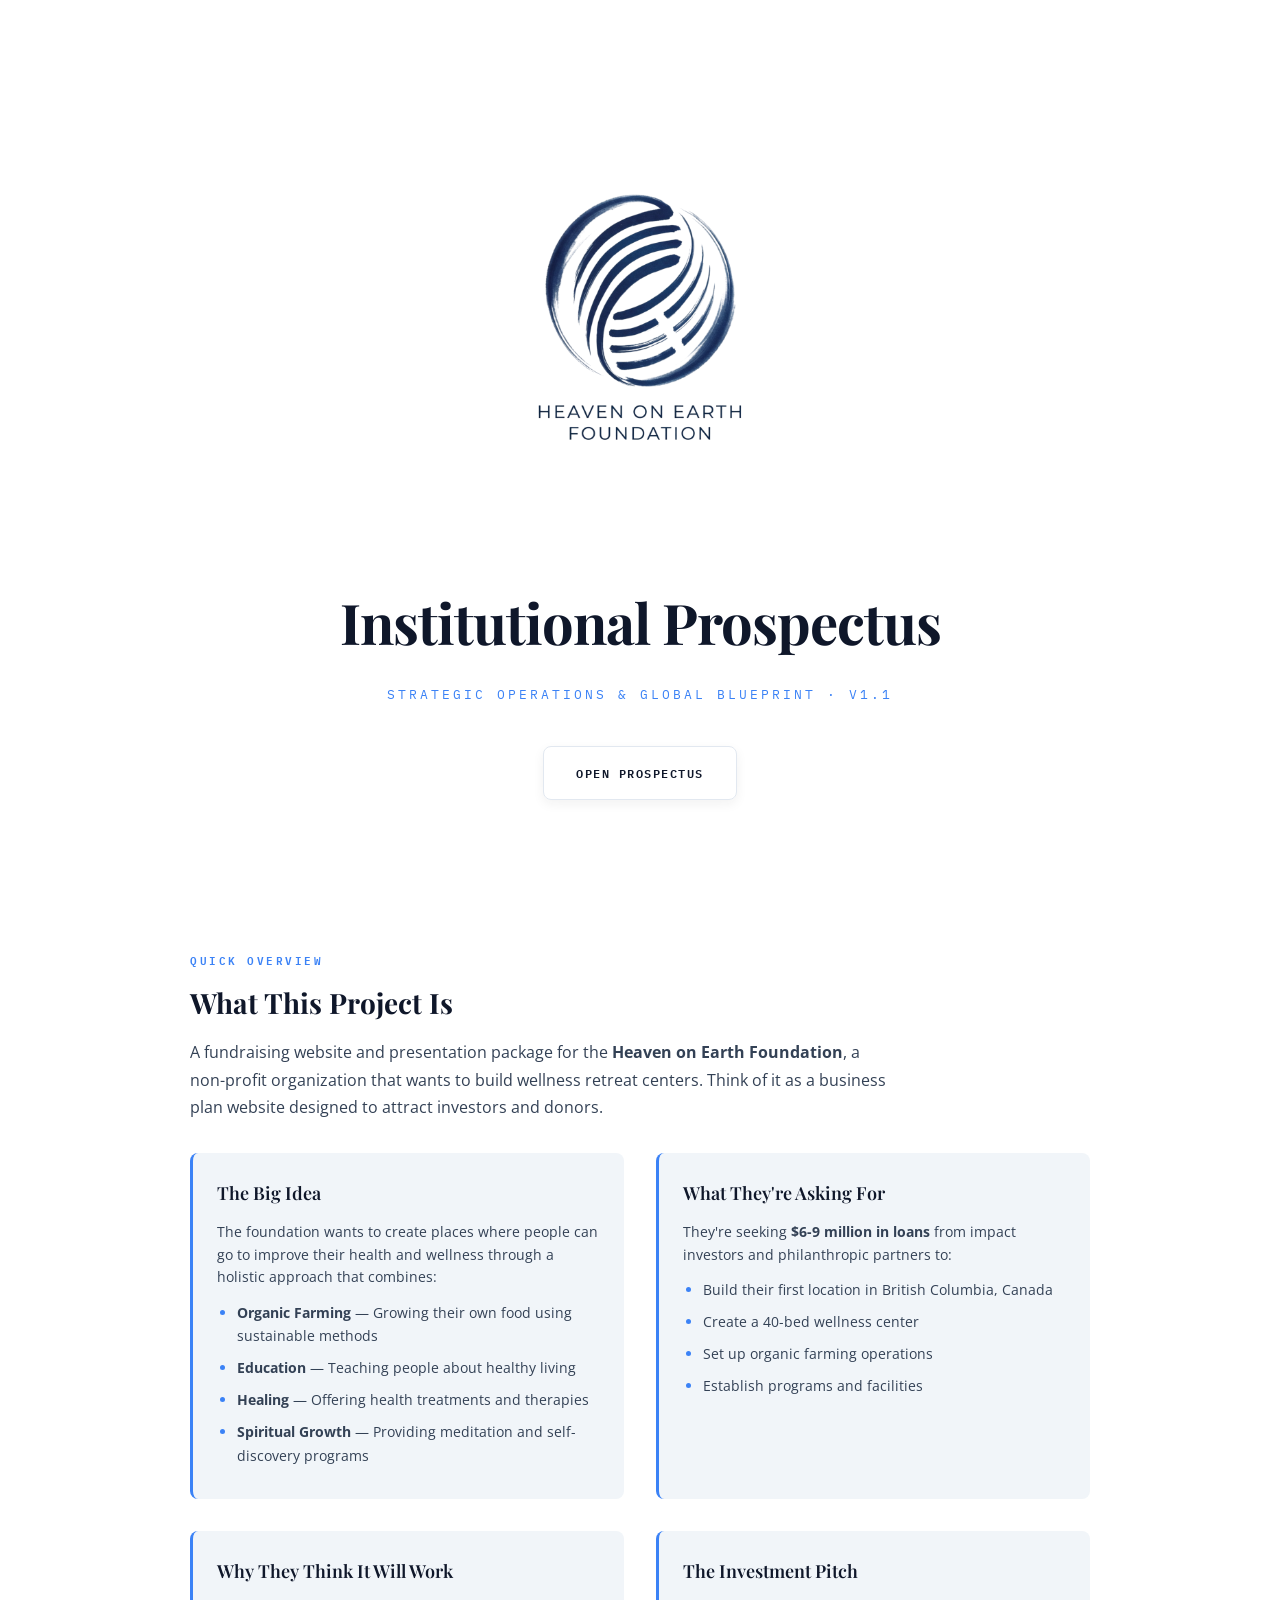
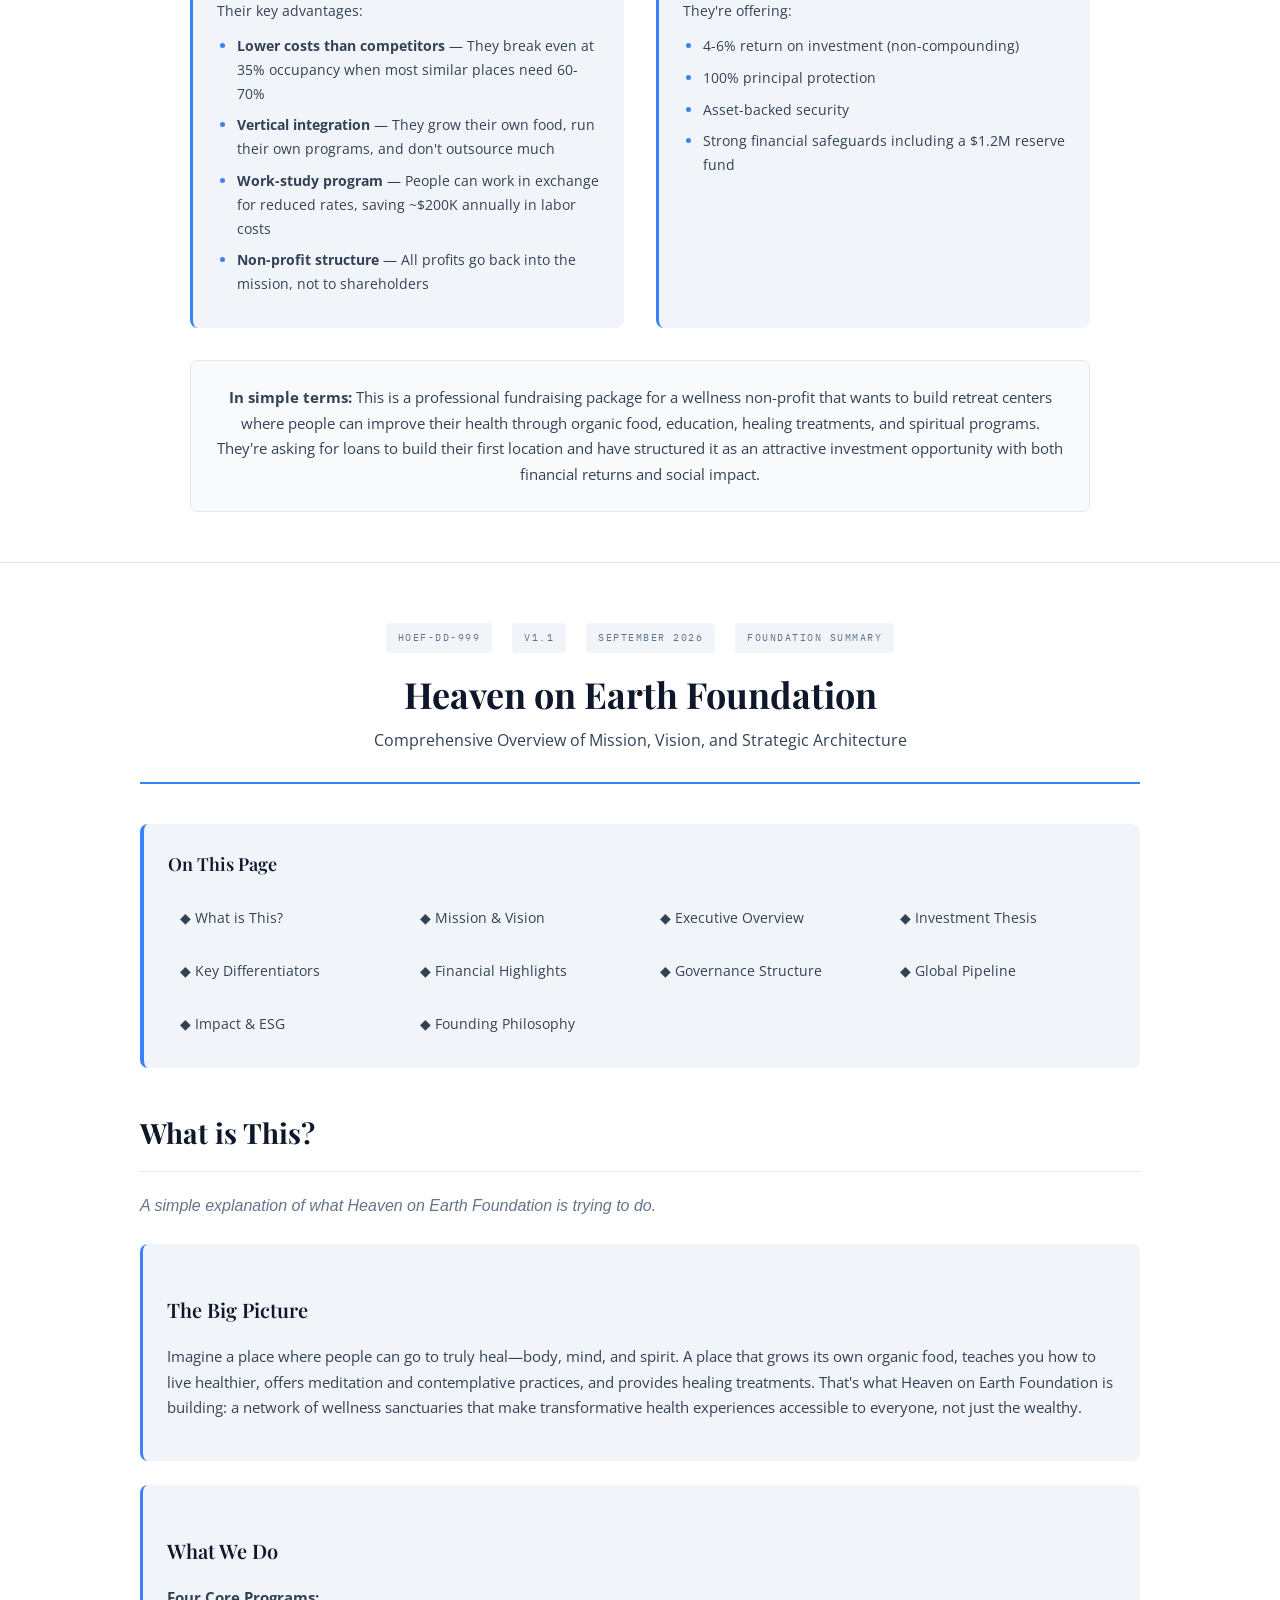
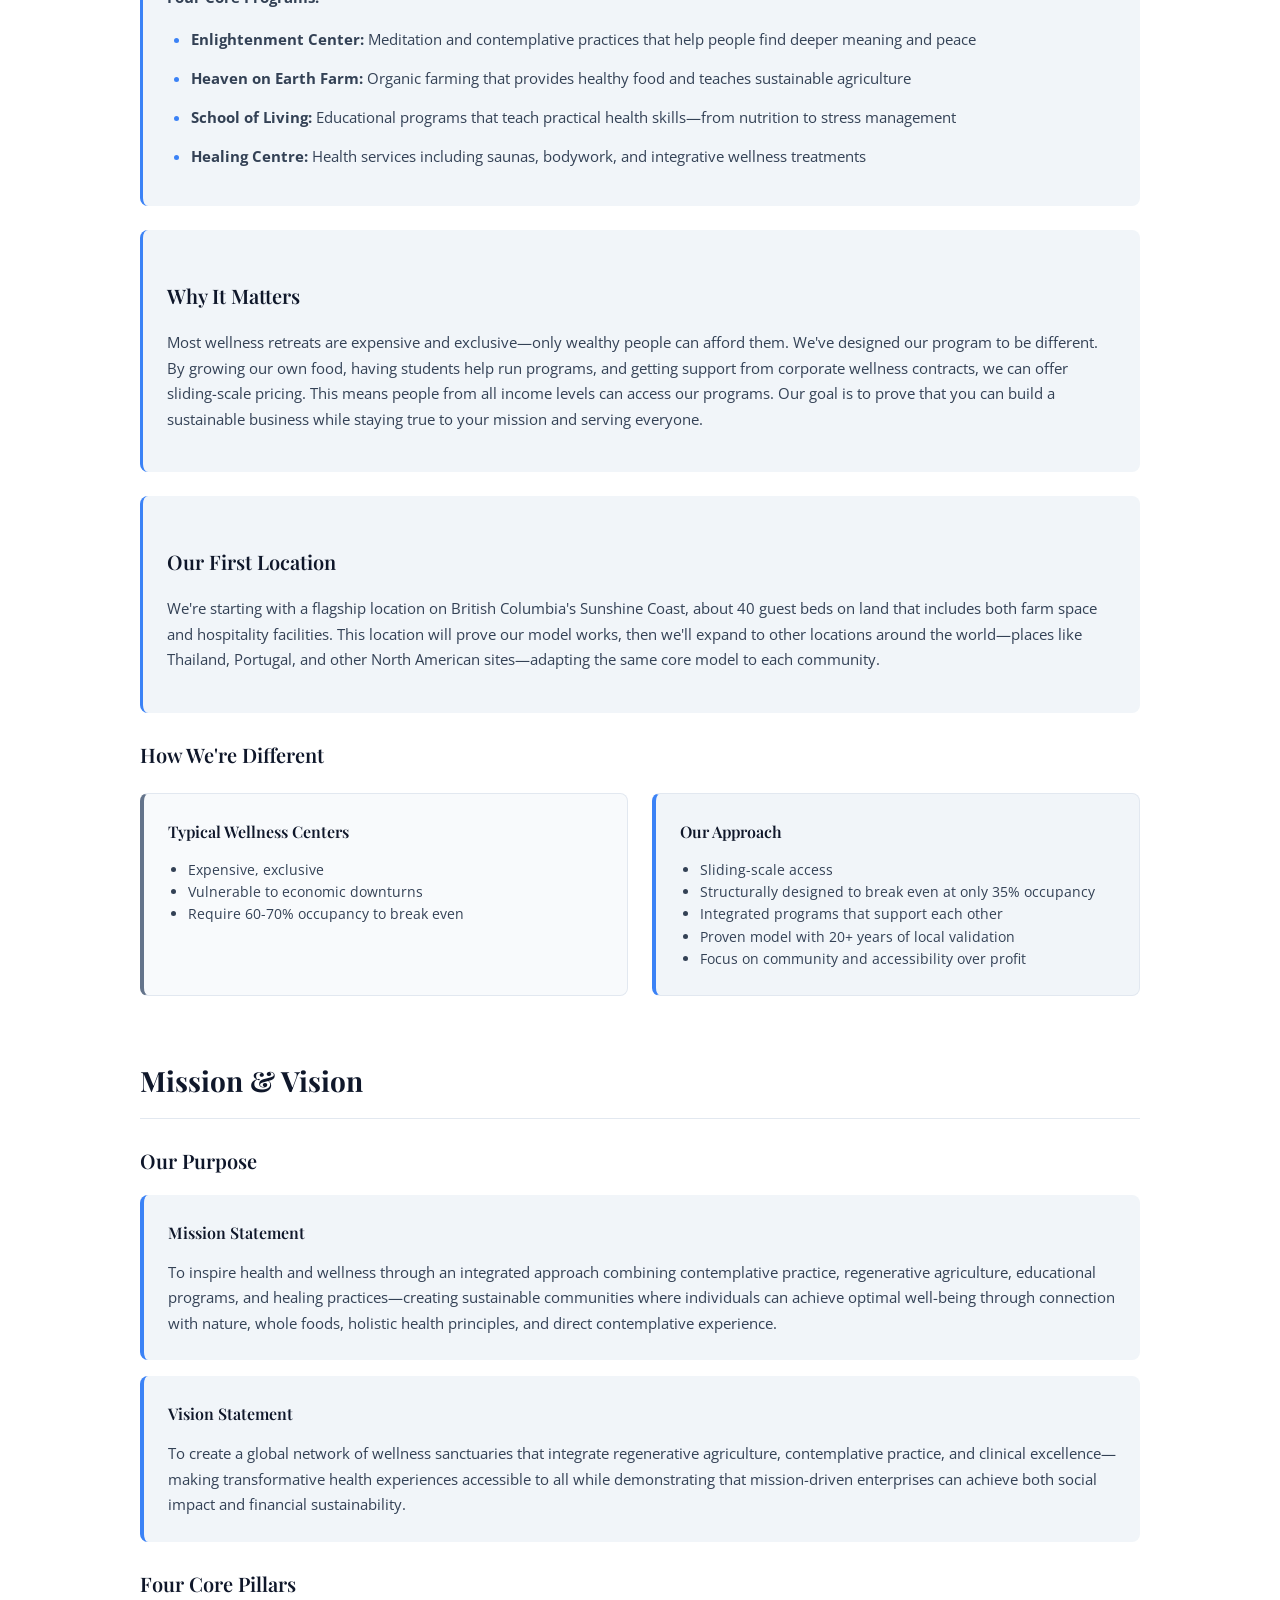
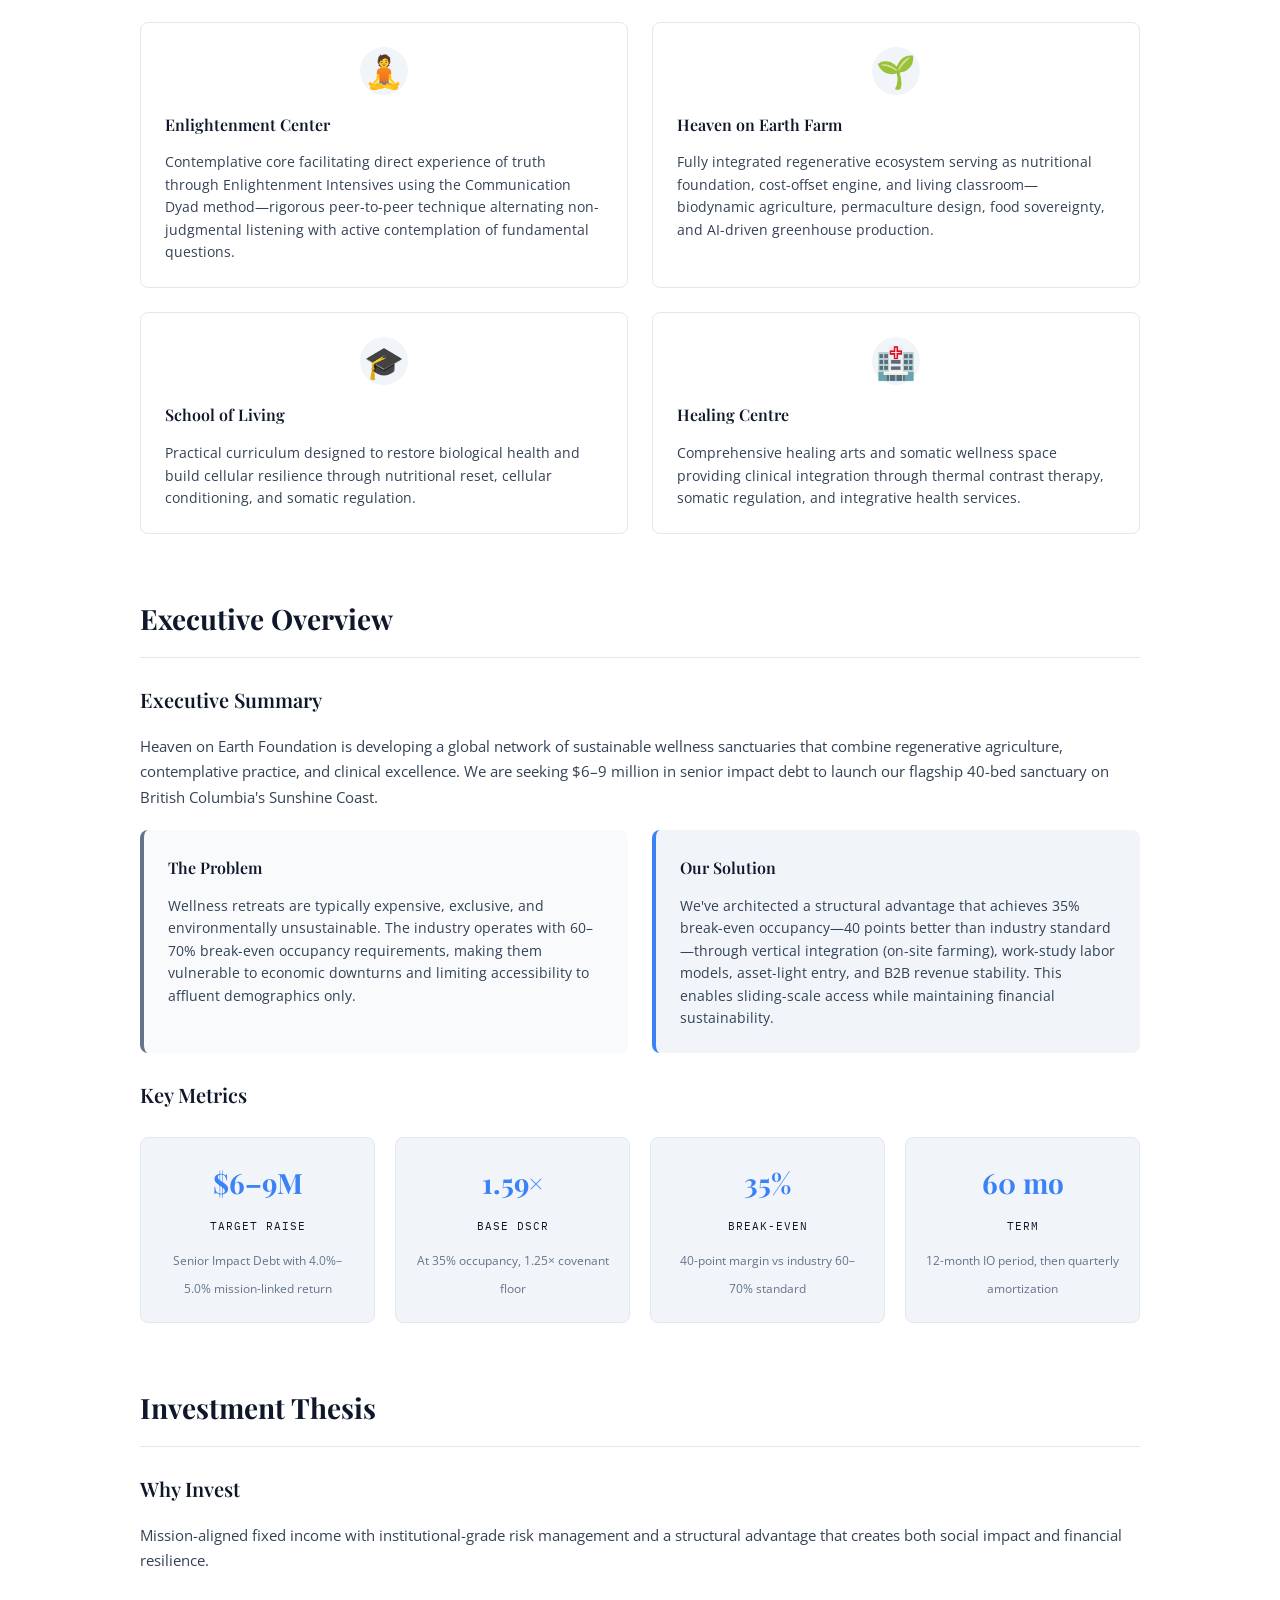
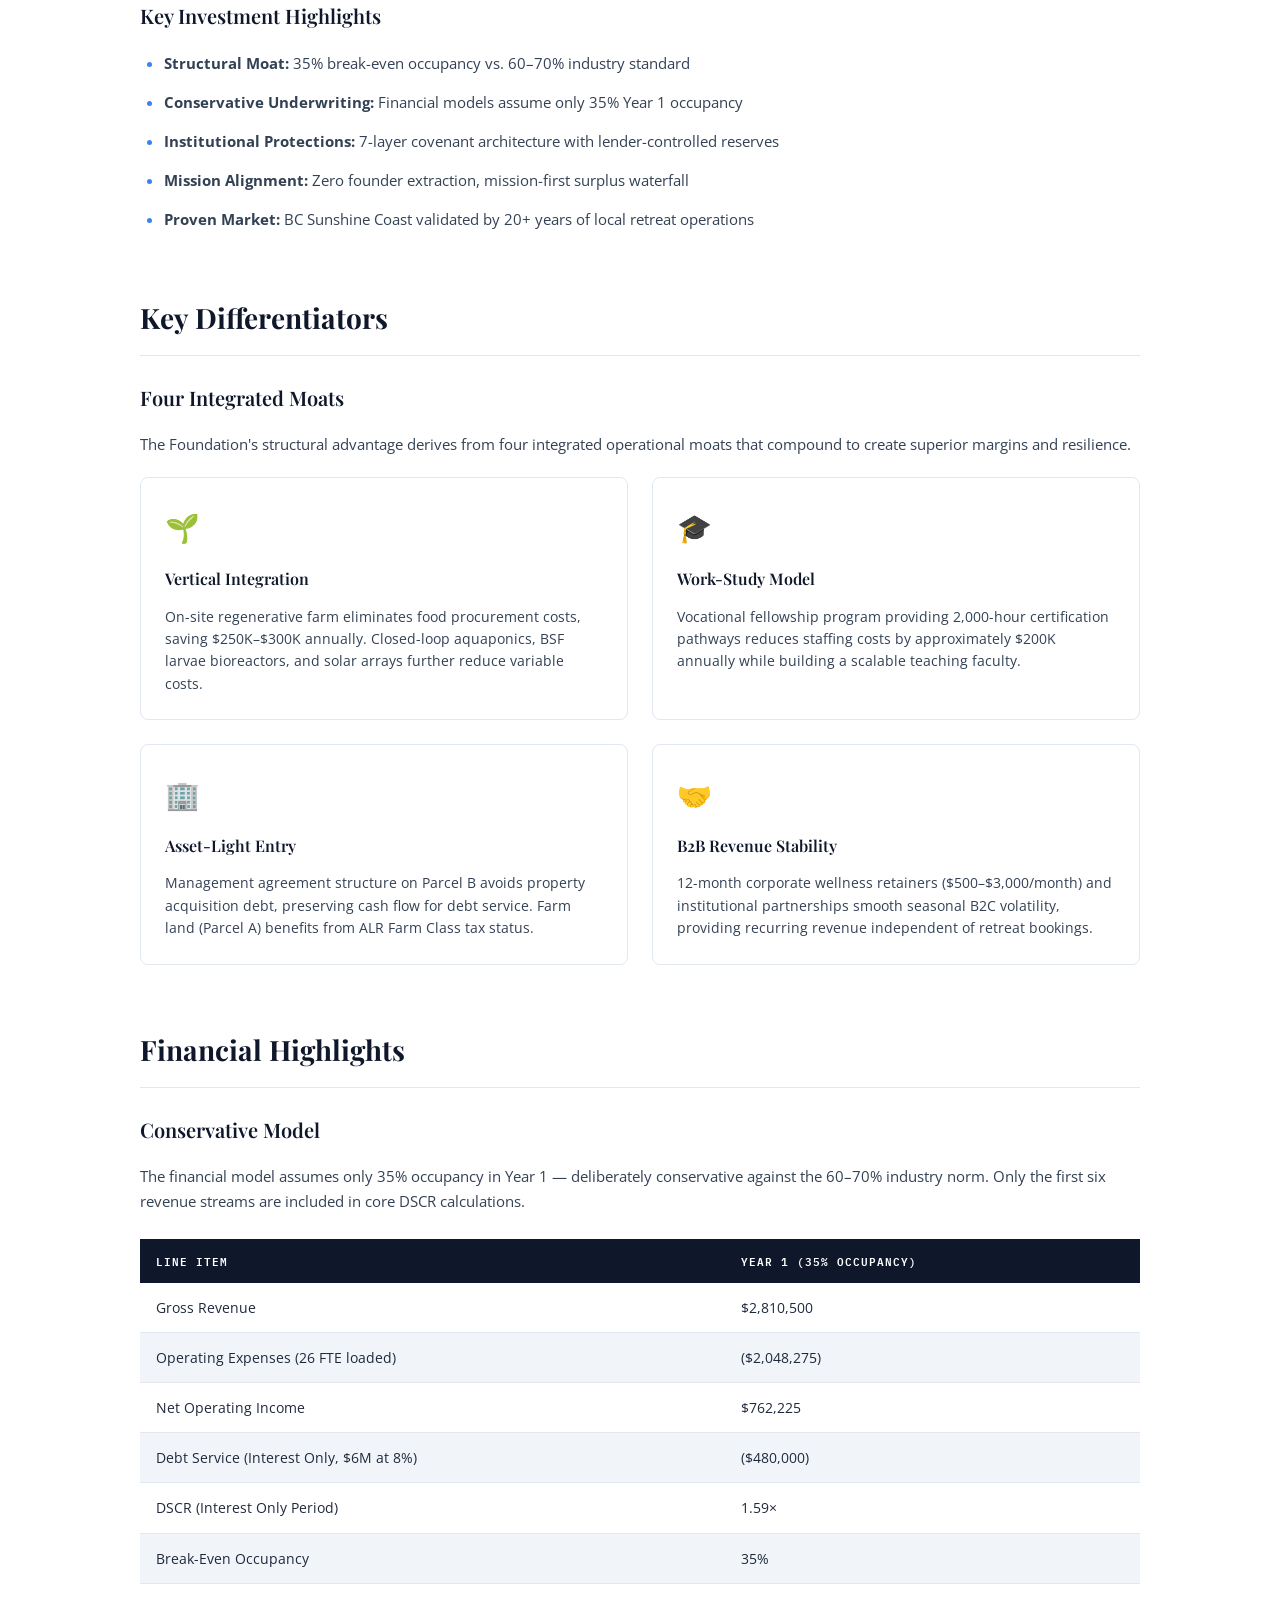
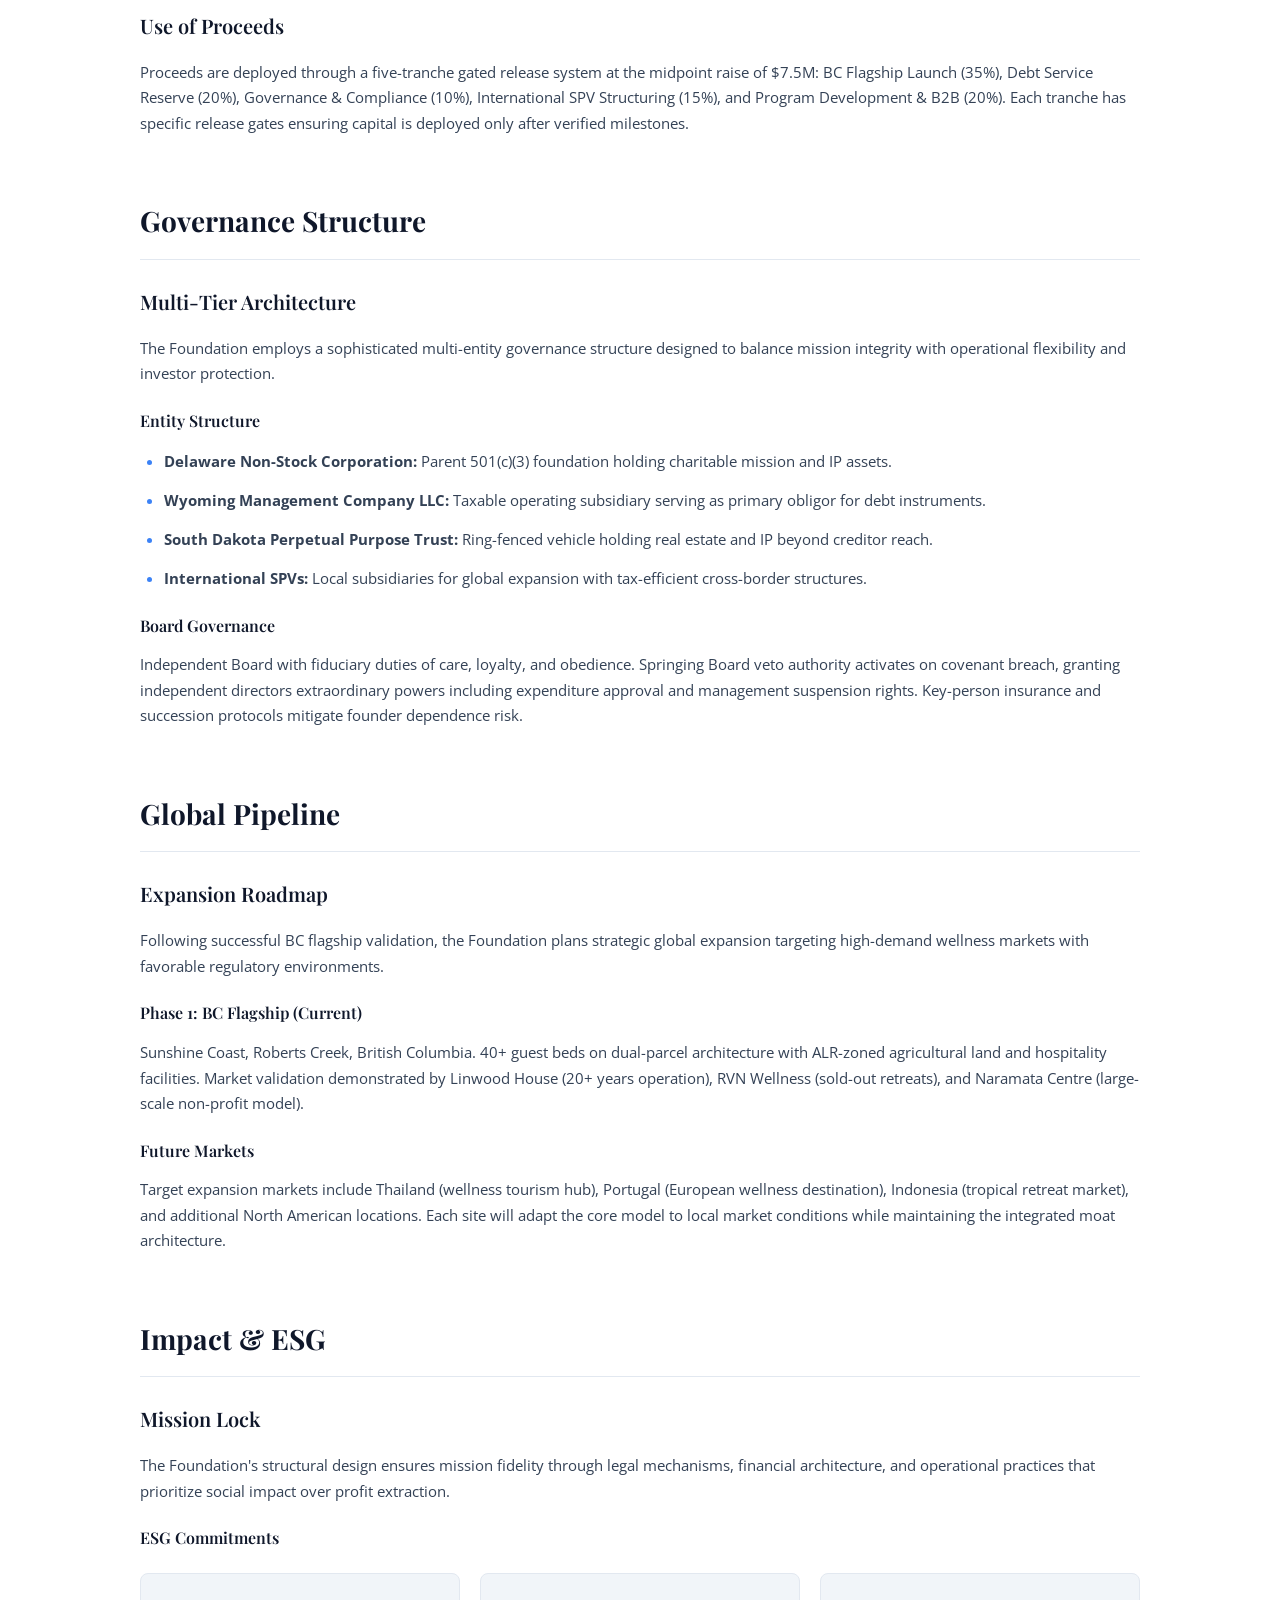
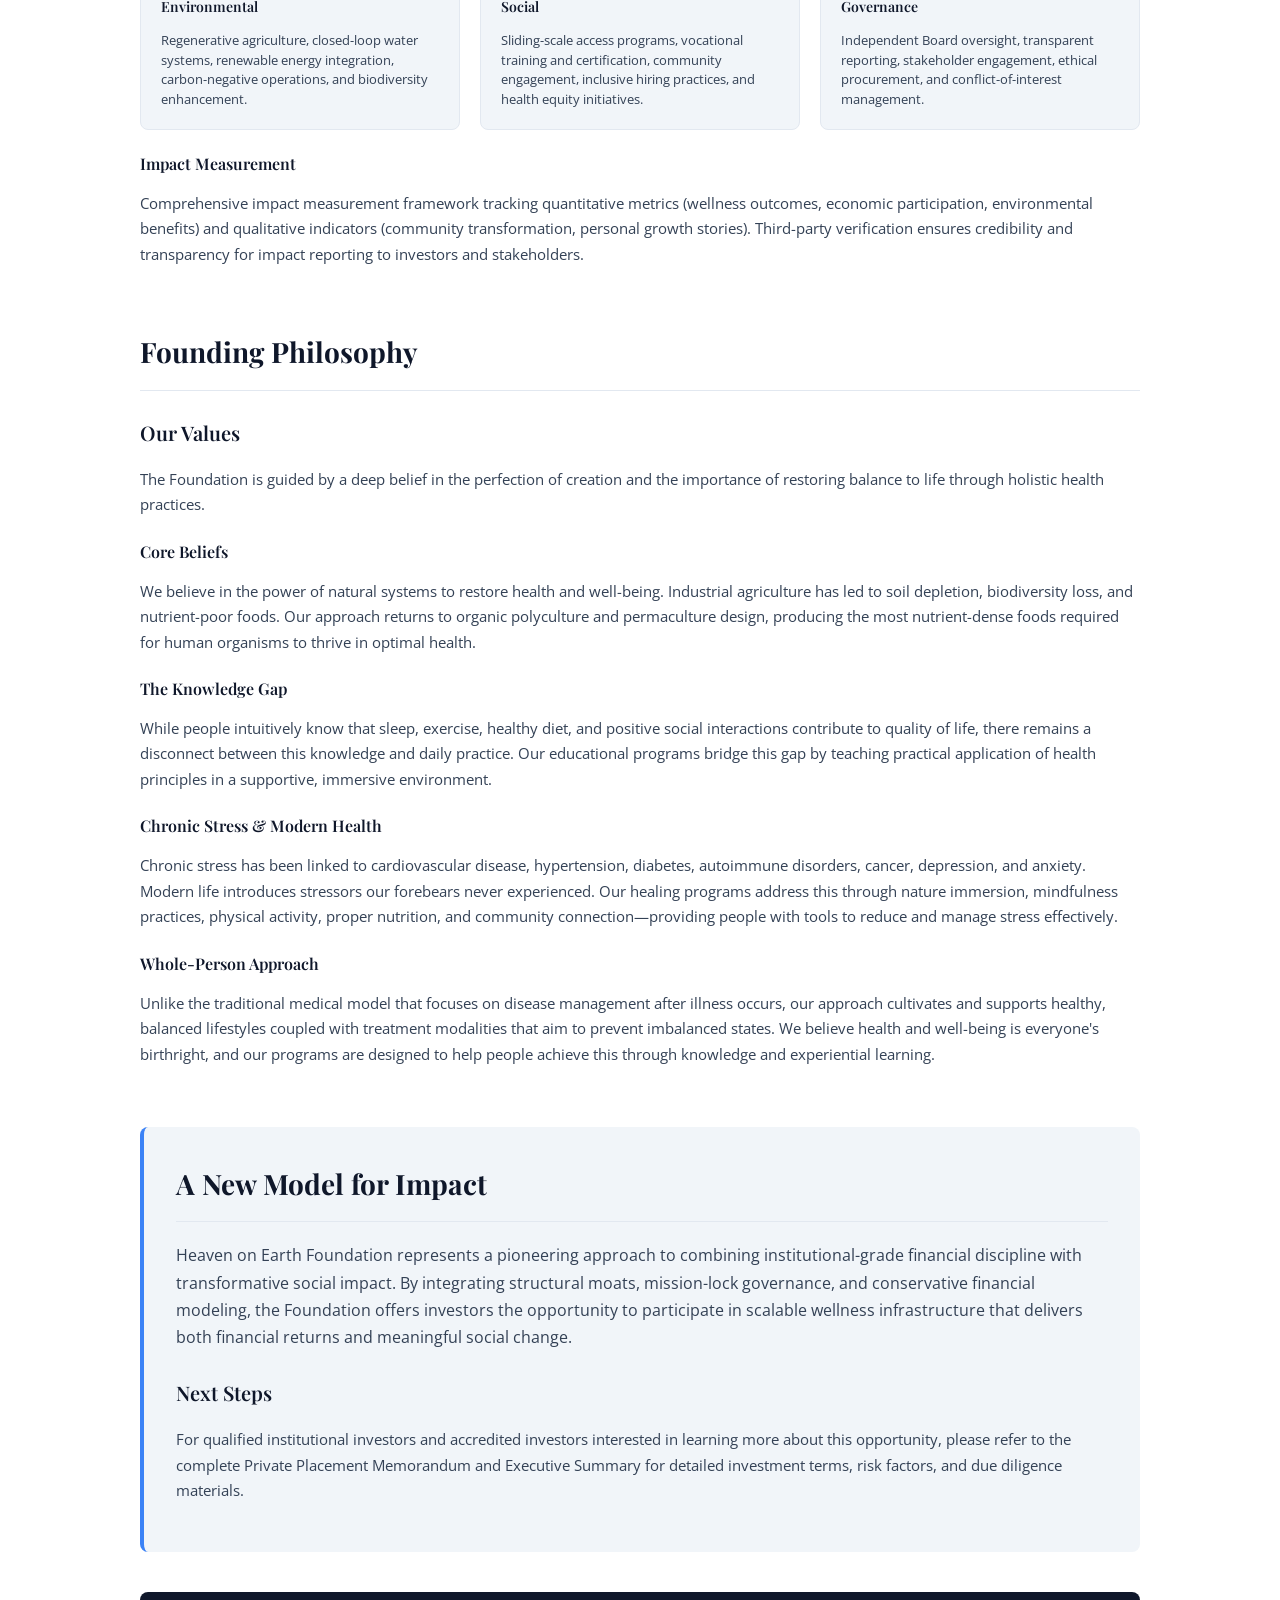
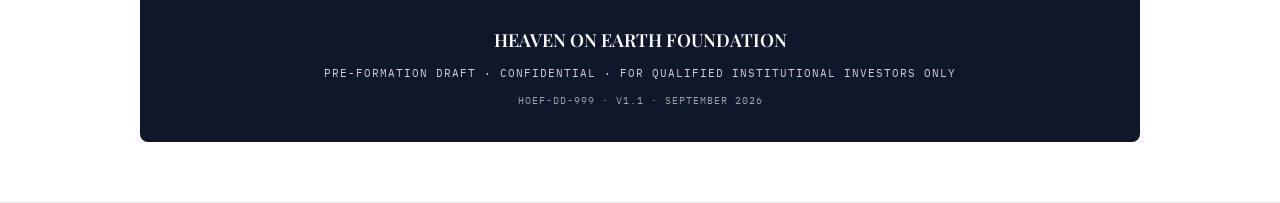
==== commit f7159fbf: "Update dates to September 2026 - Changed all references from 2025 to 2026 across the prospectus docu" ====
--- a/index.html
+++ b/index.html
@@ -9,7 +9,7 @@
     <meta property="og:type" content="website">
     <meta property="og:url" content="https://polite-dusk-6fdf7c.netlify.app">
     <meta name="twitter:card" content="summary_large_image">
-    <title>Heaven on Earth Foundation · Institutional Prospectus · v1.1 · For Philanthropic Partners and Impact Lenders · September 2025 · Strictly Confidential</title>
+    <title>Heaven on Earth Foundation · Institutional Prospectus · v1.1 · For Philanthropic Partners and Impact Lenders · September 2026 · Strictly Confidential</title>
     <link rel="preconnect" href="https://fonts.googleapis.com">
     <link rel="preconnect" href="https://fonts.gstatic.com" crossorigin>
     <link href="https://fonts.googleapis.com/css2?family=IBM+Plex+Mono:wght@400;500;600&family=Open+Sans:wght@300;400;600;700&family=Playfair+Display:ital,wght@0,400;0,600;0,700;1,600;1,700&display=swap" rel="stylesheet">
@@ -40,7 +40,7 @@
     <header class="prospectus-header">
         <span class="section-tag">Institutional Prospectus</span>
         <h2 class="header-title">For Philanthropic Partners<br>& Impact Lenders</h2>
-        <p class="header-meta">September 2025 · Strictly Confidential</p>
+        <p class="header-meta">September 2026 · Strictly Confidential</p>
         <div class="editorial-wayfinding">
             <div class="wayfinding-toggle" onclick="this.nextElementSibling.style.display = this.nextElementSibling.style.display === 'none' ? 'block' : 'none'; this.classList.toggle('expanded');">
                 <span>Navigation</span>
@@ -154,7 +154,7 @@
                 <div class="doc-meta">
                     <span class="doc-id">HOEF-DD-999</span>
                     <span class="doc-version">V1.1</span>
-                    <span class="doc-date">September 2025</span>
+                    <span class="doc-date">September 2026</span>
                     <span class="doc-type">Foundation Summary</span>
                 </div>
                 <h1 class="doc-title">Heaven on Earth Foundation</h1>
@@ -554,7 +554,7 @@
                 <div class="footer-content">
                     <p class="footer-org">HEAVEN ON EARTH FOUNDATION</p>
                     <p class="footer-status">Pre-Formation Draft · Confidential · For Qualified Institutional Investors Only</p>
-                    <p class="footer-ref">HOEF-DD-999 · V1.1 · September 2025</p>
+                    <p class="footer-ref">HOEF-DD-999 · V1.1 · September 2026</p>
                 </div>
             </div>
         </div>
@@ -563,7 +563,7 @@
     <!-- Version Data (Single Source of Truth) -->
     <script>
         window.PROSPECTUS_VERSION = '1.1';
-        window.PROSPECTUS_DATE = 'September 2025';
+        window.PROSPECTUS_DATE = 'September 2026';
     </script>
 
     <!-- EXECUTIVE SUMMARY — Institutional Investment Overview -->
@@ -739,7 +739,7 @@
             <!-- Footer -->
             <footer class="exec-footer">
                 <p class="vdr-contact">Request VDR Access: <a href="mailto:capital@heavenonearth.foundation">capital@heavenonearth.foundation</a></p>
-                <p class="confidential-notice">Strictly Confidential · September 2025 · For Philanthropic Partners & Impact Lenders Only</p>
+                <p class="confidential-notice">Strictly Confidential · September 2026 · For Philanthropic Partners & Impact Lenders Only</p>
             </footer>
         </div>
     </section>
@@ -1280,7 +1280,7 @@
                                 </div>
                             </div>
                             <div style="margin-top: 24px; padding: 20px; background: linear-gradient(135deg, #FEFEFE 0%, #F8F8F6 100%); border: 1px solid var(--hoef-border); border-radius: 6px;">
-                                <div style="font-family: 'IBM Plex Mono', monospace; font-size: 0.7rem; color: var(--hoef-gold); text-transform: uppercase; letter-spacing: 1px; margin-bottom: 16px;">Future Expansion Pipeline — Market Research 2025</div>
+                                <div style="font-family: 'IBM Plex Mono', monospace; font-size: 0.7rem; color: var(--hoef-gold); text-transform: uppercase; letter-spacing: 1px; margin-bottom: 16px;">Future Expansion Pipeline — Market Research 2026</div>
                                 <p style="font-size: 0.9rem; color: var(--hoef-stone); margin-bottom: 16px;"><strong>Strategic Note:</strong> The following locations have been identified through comprehensive market analysis as optimal candidates for Phase 3+ expansion (Years 6–10). Each aligns with the Foundation's framework: regenerative agriculture potential, established wellness tourism demand, favorable regulatory environment, and mission-aligned positioning.</p>
 
                                 <div class="faq-list entity-list" role="list" style="margin-top: 16px;">
@@ -1521,7 +1521,7 @@
                                 <li><strong>Regenerative Agriculture Maturity:</strong> Permaculture and aquaponics methods now proven at scale. What was experimental 10 years ago is now replicable infrastructure.</li>
                                 <li><strong>Contemplative Science Mainstreaming:</strong> Dyad work and somatic practices are now backed by extensive peer-reviewed research. These modalities have transitioned from "alternative" to <a href="https://pubmed.ncbi.nlm.nih.gov/28030741/" target="_blank" rel="noopener noreferrer">standard care</a> in trauma-informed clinical environments.
                                     <div class="evidence-note" style="font-size: 0.85em; border-left: 2px solid #d4af37; padding-left: 10px; margin-top: 10px;">
-                                        <em>Source Note:</em> Clinical efficacy for dyadic exchange is established via the <a href="https://pubmed.ncbi.nlm.nih.gov/28030741/" target="_blank" rel="noopener noreferrer">Max Planck Institute's Resource Project</a>, confirming significant increases in social connectedness. Somatic integration is verified as a <a href="https://www.coherentmarketinsights.com/industry-reports/somatic-therapy-market" target="_blank" rel="noopener noreferrer">$4.7B market standard</a> by 2025, driven by hospital-level adoption of trauma-sensitive protocols.
+                                        <em>Source Note:</em> Clinical efficacy for dyadic exchange is established via the <a href="https://pubmed.ncbi.nlm.nih.gov/28030741/" target="_blank" rel="noopener noreferrer">Max Planck Institute's Resource Project</a>, confirming significant increases in social connectedness. Somatic integration is verified as a <a href="https://www.coherentmarketinsights.com/industry-reports/somatic-therapy-market" target="_blank" rel="noopener noreferrer">$4.7B market standard</a> by 2026, driven by hospital-level adoption of trauma-sensitive protocols.
                                     </div>
                                 </li>
                             </ul>
@@ -1615,7 +1615,7 @@
 
                     <div class="source-attribution">
                         <span class="source-label">Sources</span>
-                        Global Wellness Institute (GWI) 2024 Report · Statista Wellness Economy Data · IBISWorld Retreat Industry Analysis · Harvard Business Review Corporate HR Budget Studies 2020-2024 · Max Planck Institute Resource Project · Coherent Market Insights Somatic Therapy Market Forecast 2025 · Esalen Institute Scholarship Programs · Kripalu Center Sliding Scale Tuition
+                        Global Wellness Institute (GWI) 2024 Report · Statista Wellness Economy Data · IBISWorld Retreat Industry Analysis · Harvard Business Review Corporate HR Budget Studies 2020-2024 · Max Planck Institute Resource Project · Coherent Market Insights Somatic Therapy Market Forecast 2026 · Esalen Institute Scholarship Programs · Kripalu Center Sliding Scale Tuition
                     </div>
 
                     <div class="entity-connector">↓</div>
@@ -3471,12 +3471,12 @@
     </div>
     
     <div class="footer-bar">
-        <p><span class="gold-text">Heaven on Earth Foundation</span> · September 2025 · Strictly Confidential</p>
+        <p><span class="gold-text">Heaven on Earth Foundation</span> · September 2026 · Strictly Confidential</p>
         <p class="footer-small">For Philanthropic Partners & Impact Lenders Only</p>
     </div>
     <div id="prospectus-footnotes" style="max-width: 1040px; margin: 18px auto 32px auto; padding: 0 24px;">
         <div style="border-top: 1px solid #E5E5E2; padding-top: 12px; font-size: 0.74rem; color: #6F6F68; line-height: 1.6;">
-            <strong>Sources / Footnotes (to verify before circulation):</strong> [1] Global Wellness Institute market sizing reports. [2] Industry retreat closure-rate benchmarks and operator databases. [3] Internal operating model v2025.09 with sensitivity outputs. [4] Counsel-reviewed structure memos and jurisdictional compliance notes.
+            <strong>Sources / Footnotes (to verify before circulation):</strong> [1] Global Wellness Institute market sizing reports. [2] Industry retreat closure-rate benchmarks and operator databases. [3] Internal operating model v2026.09 with sensitivity outputs. [4] Counsel-reviewed structure memos and jurisdictional compliance notes.
         </div>
     </div>
 
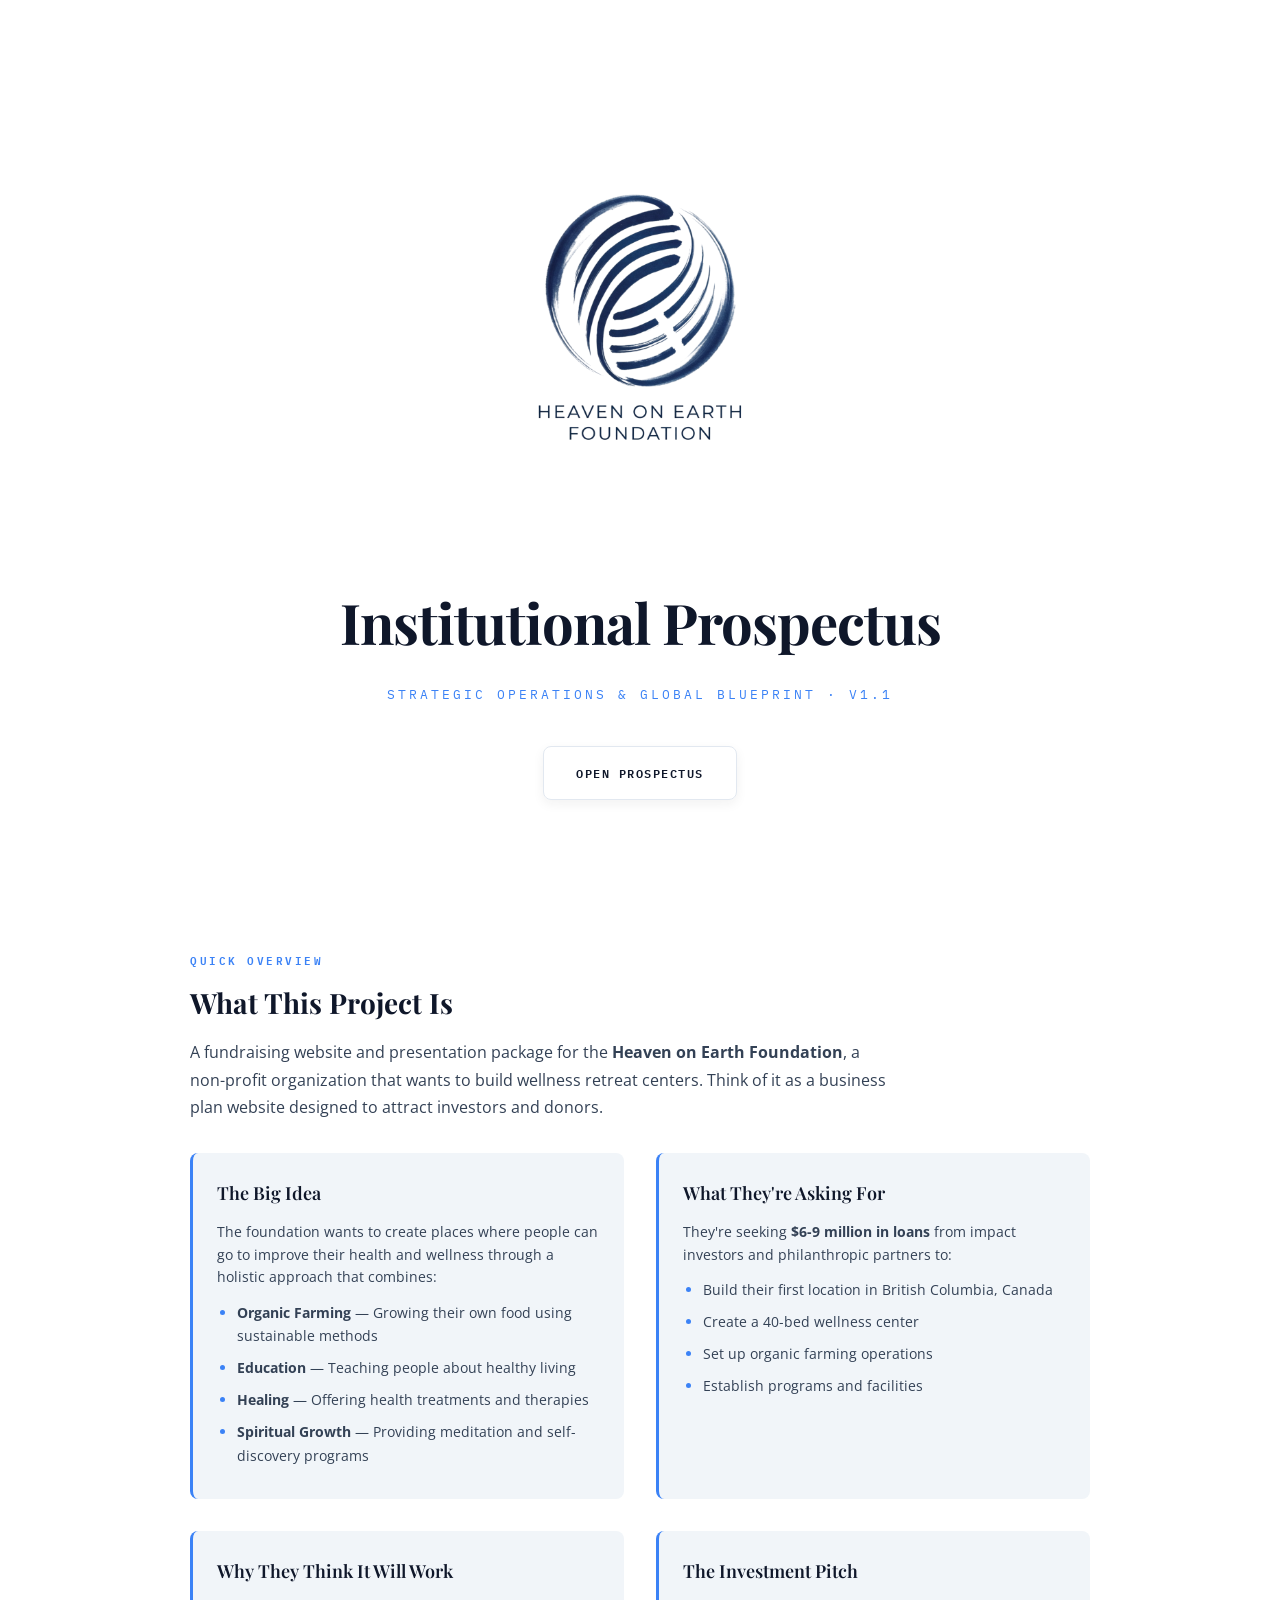
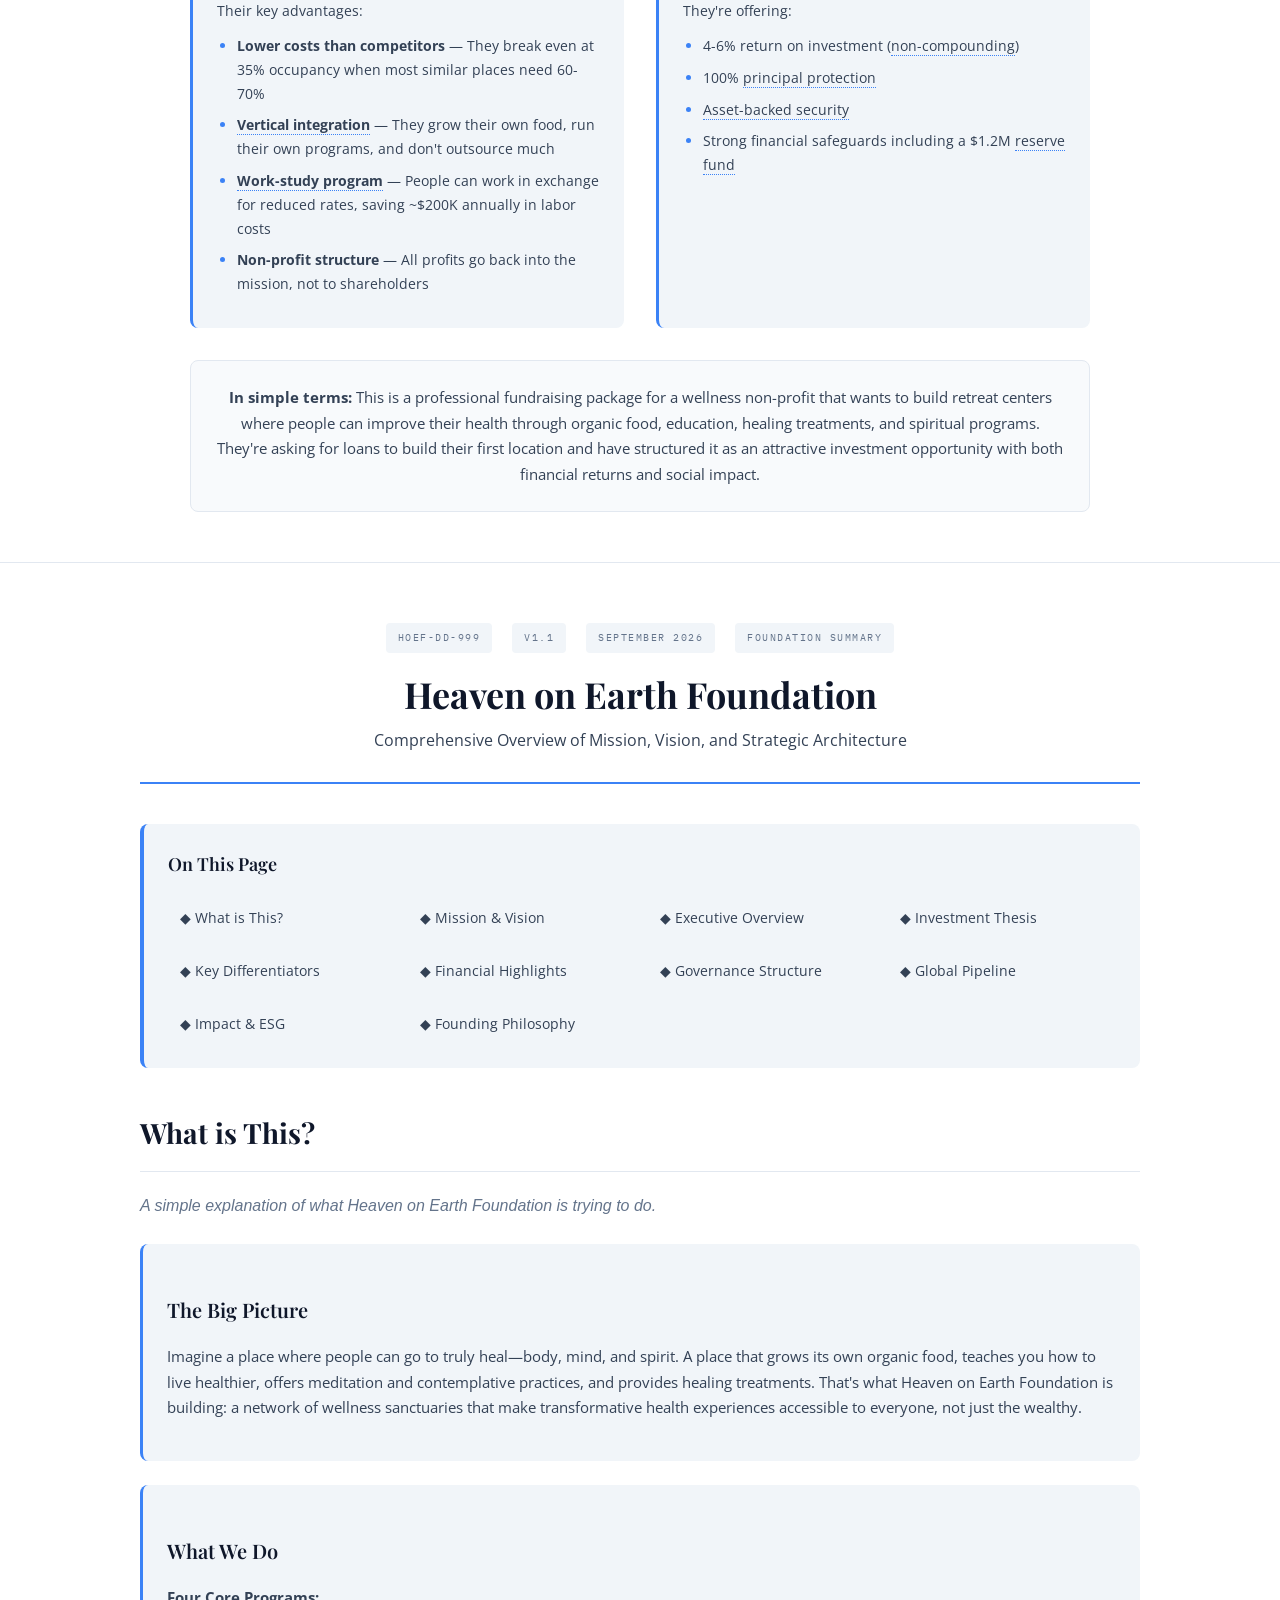
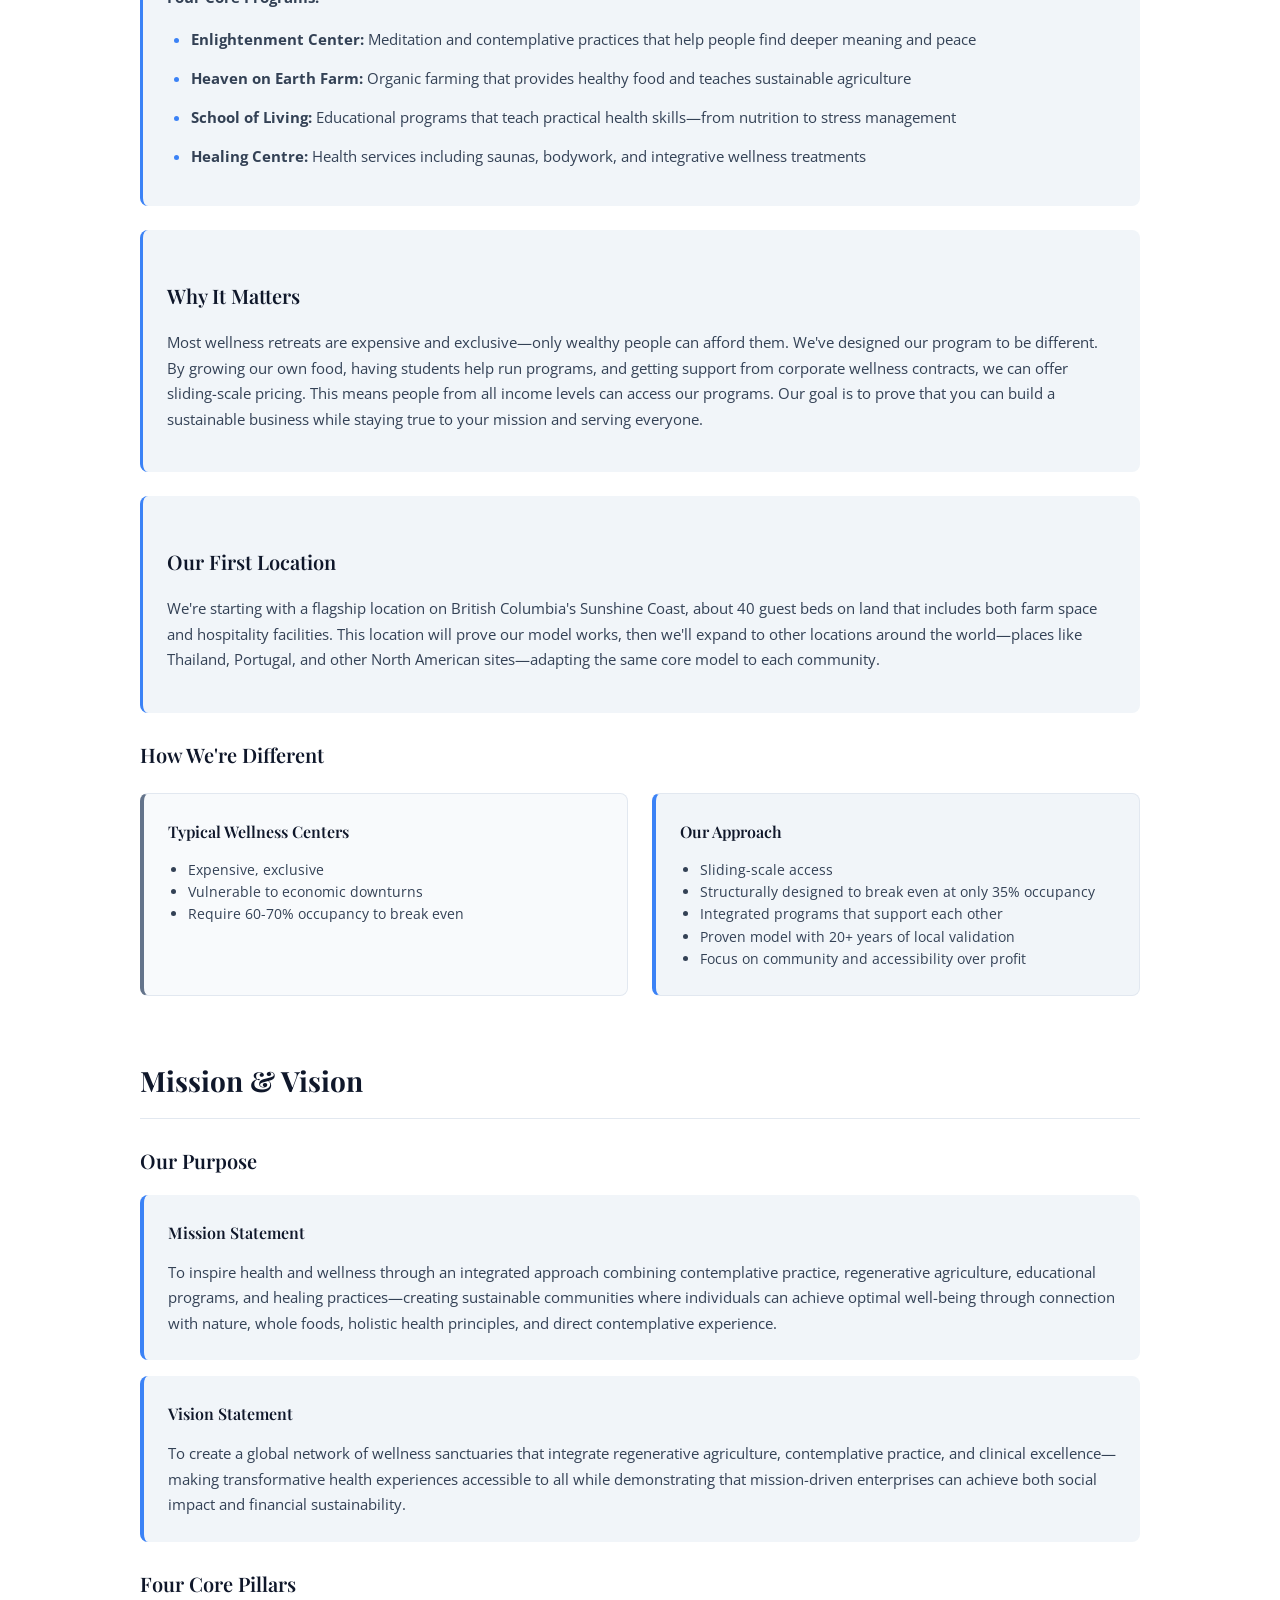
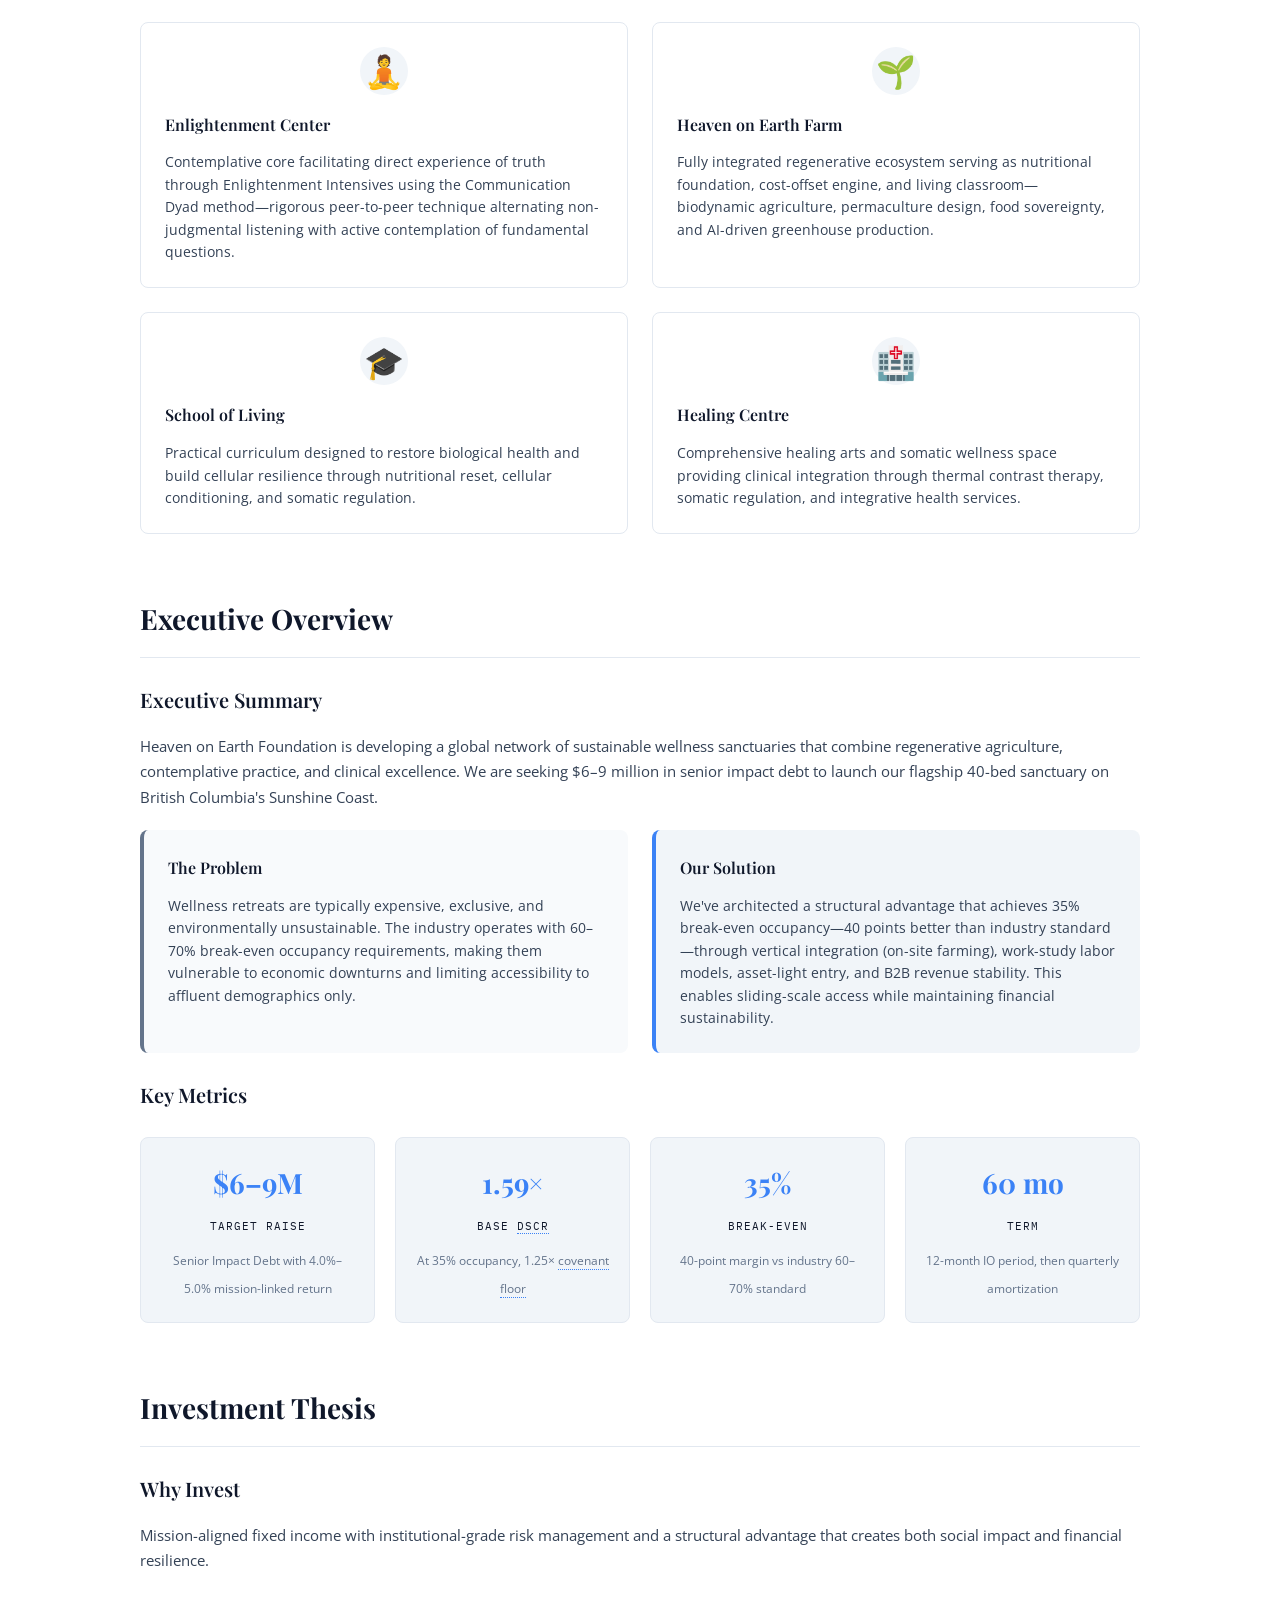
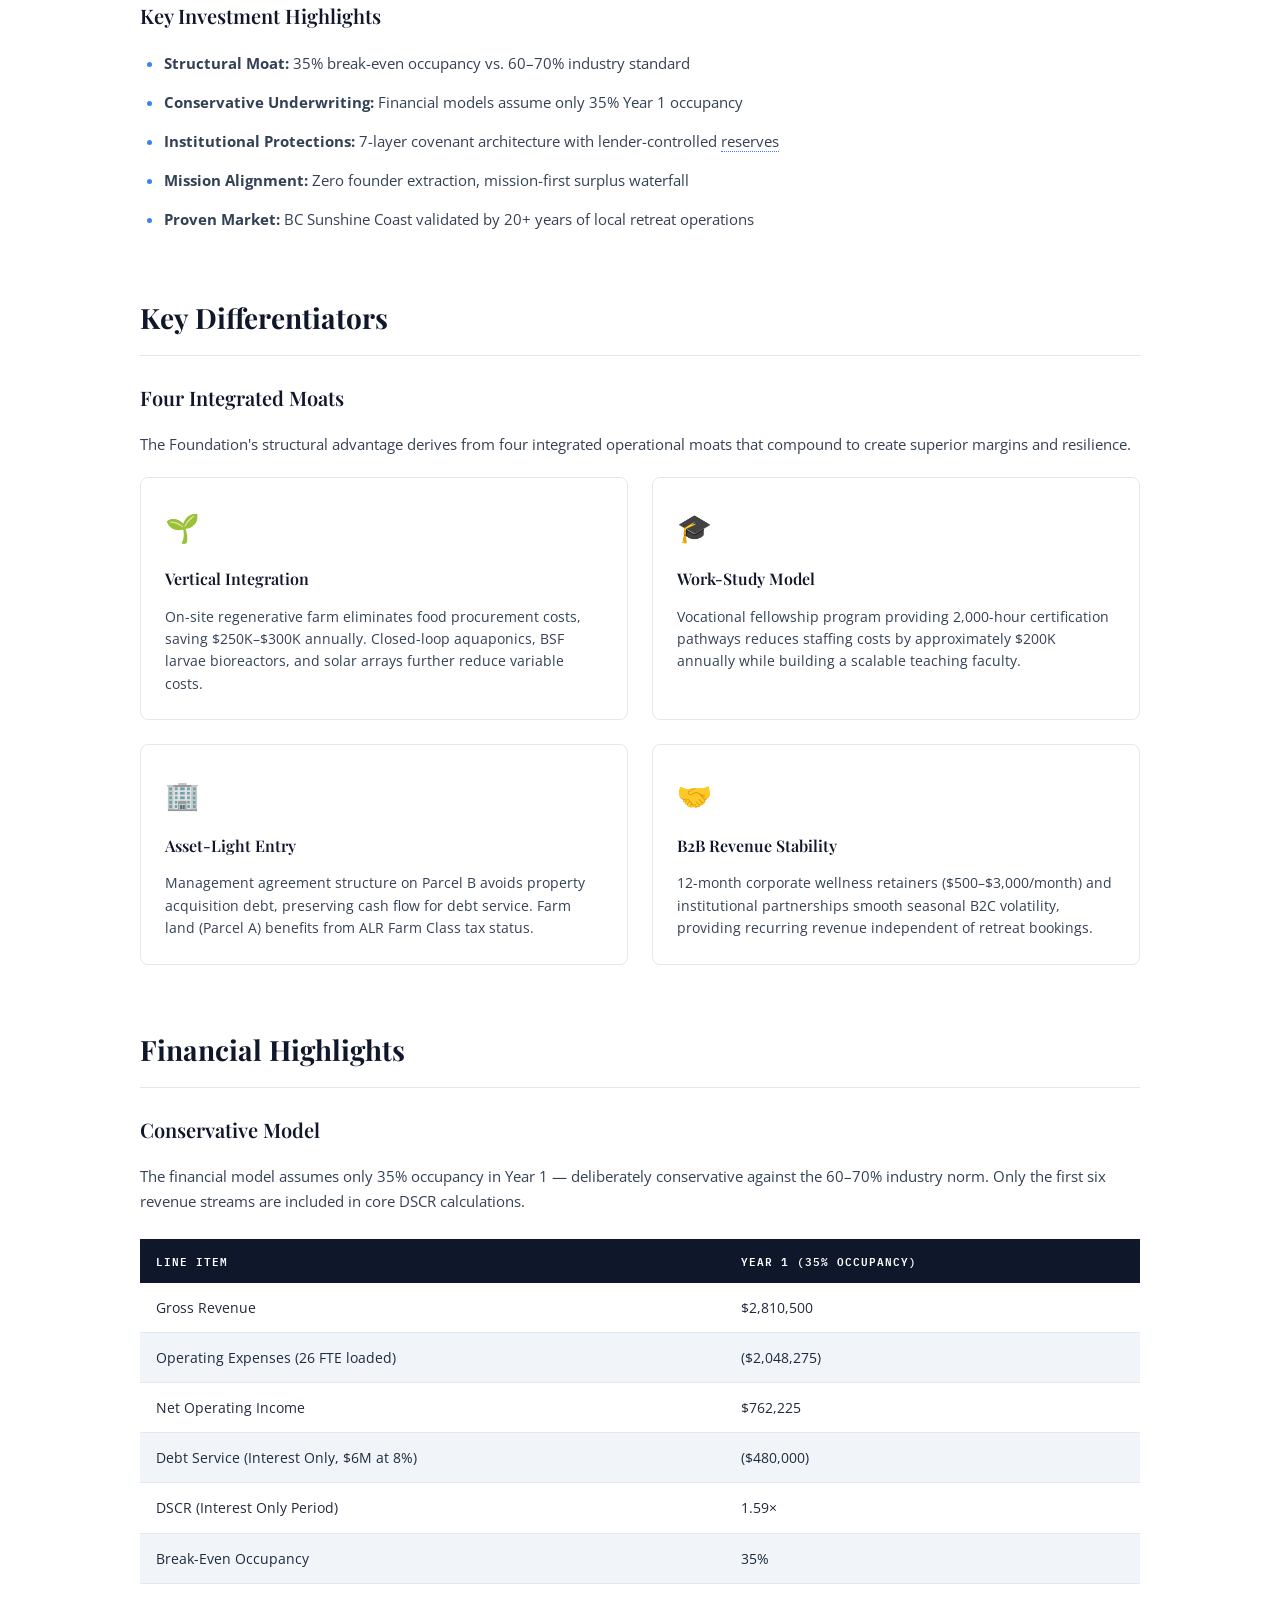
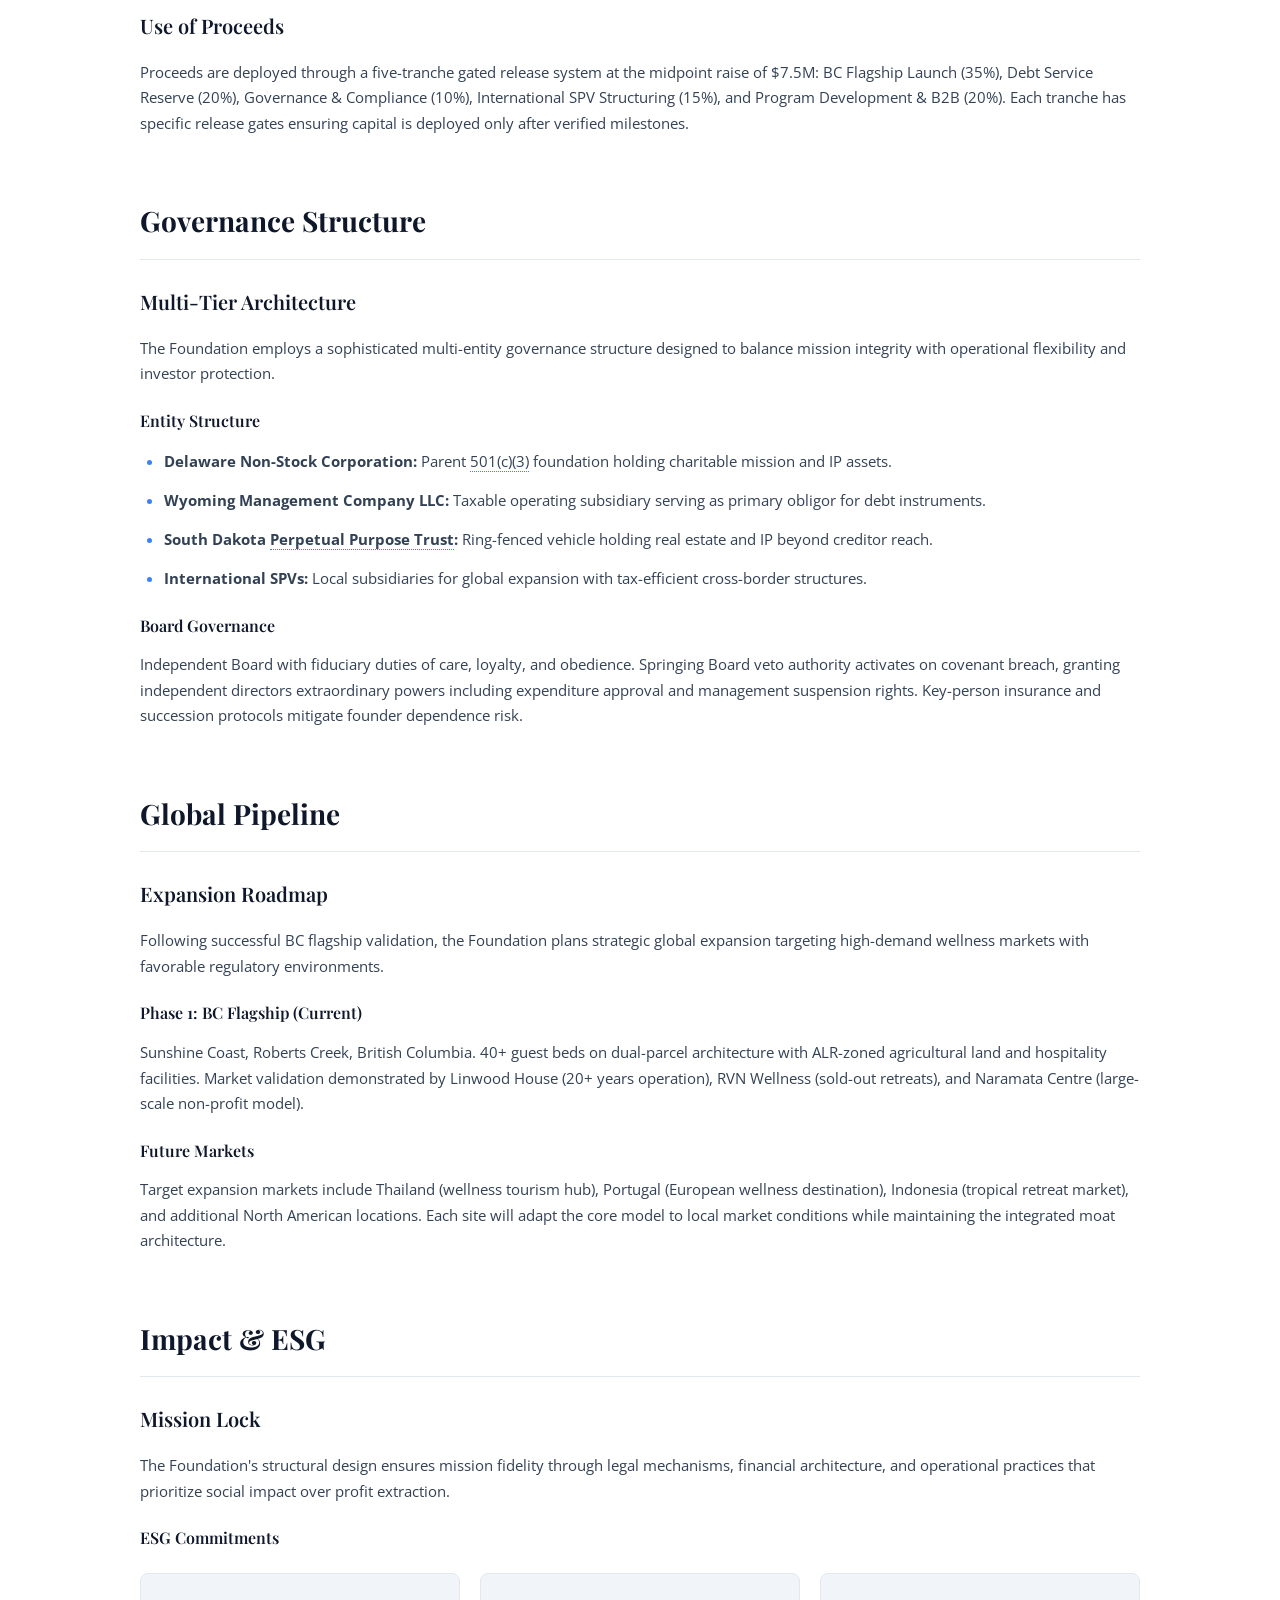
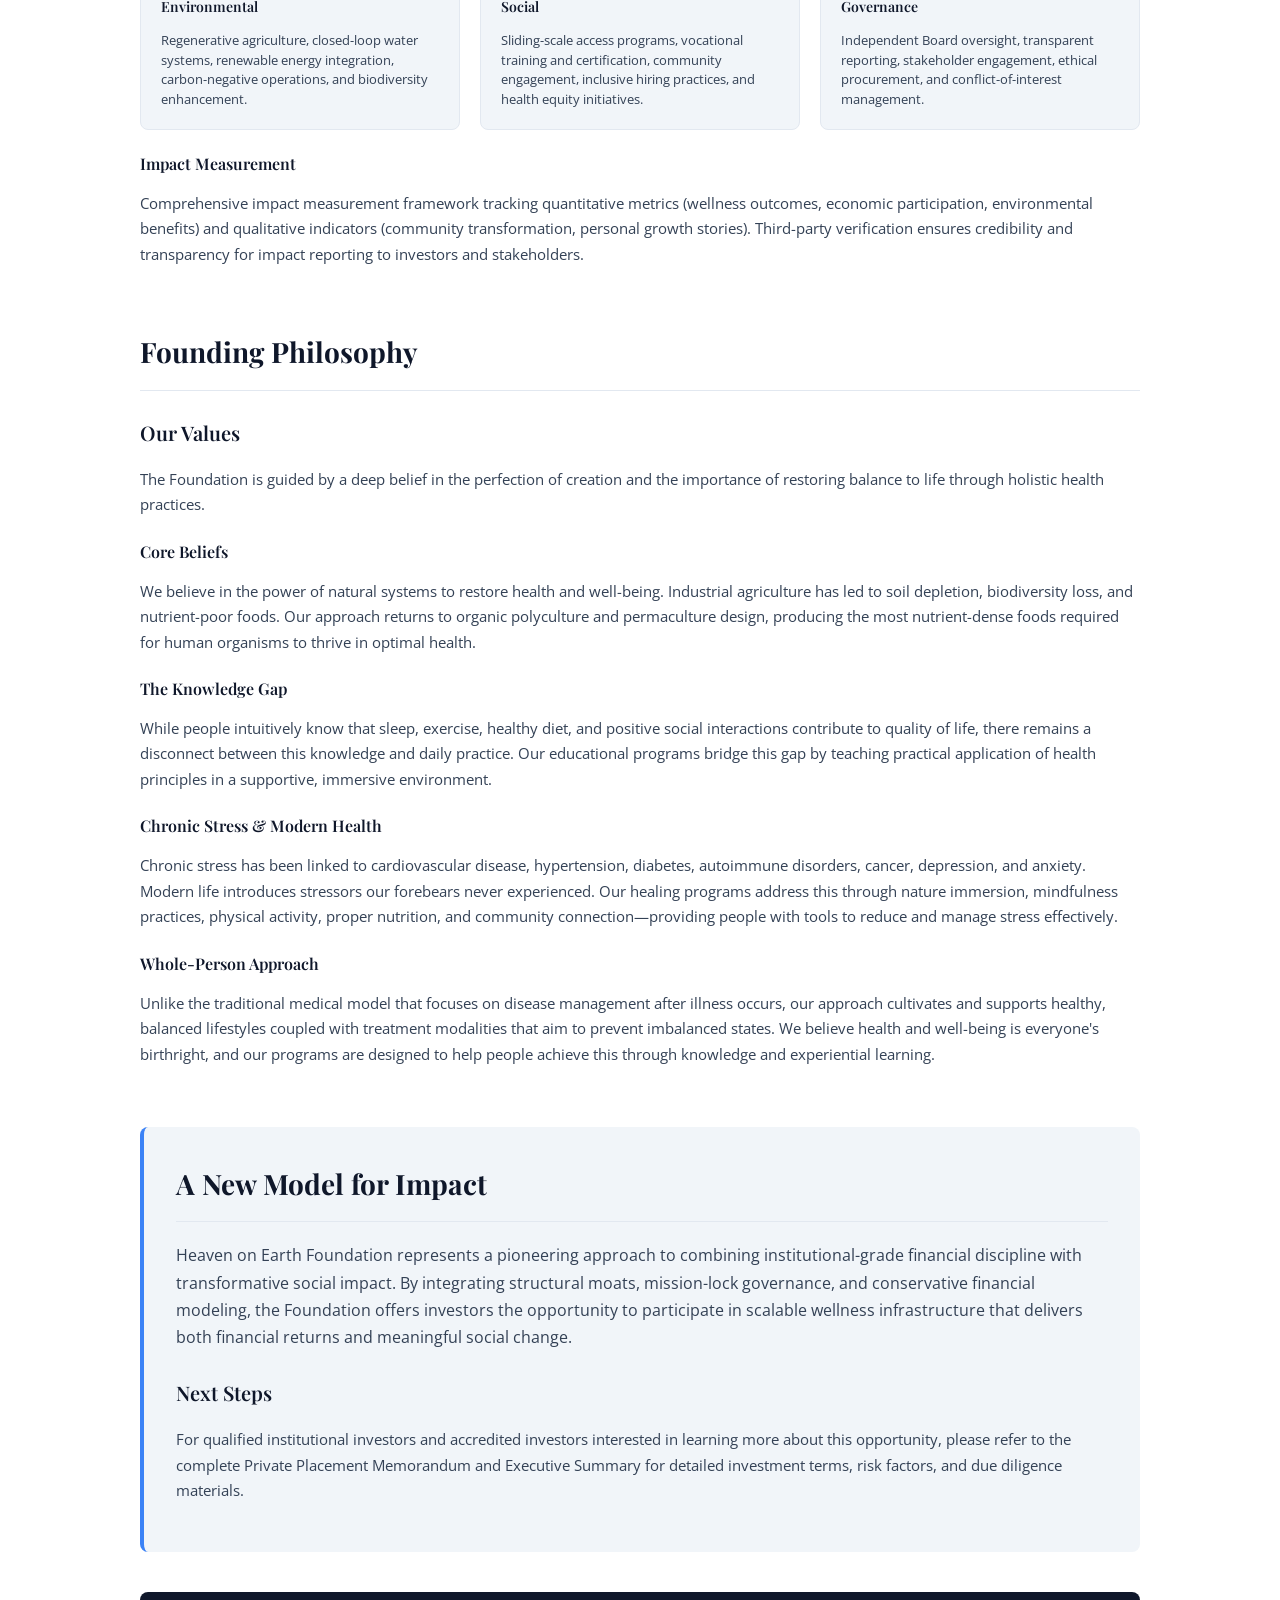
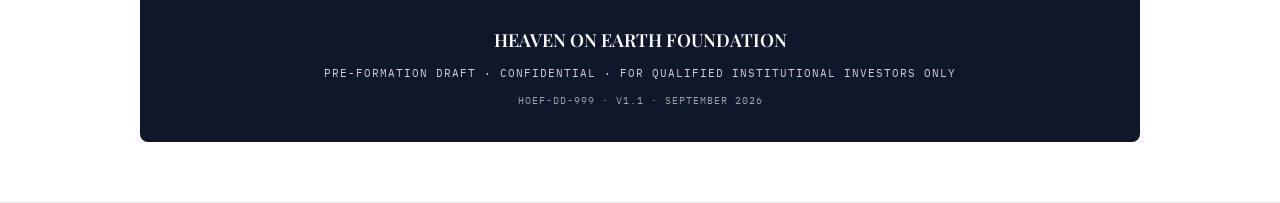
==== commit a30a9600: "Add professional tooltip and modal system for technical terms - Implemented tooltip hover effects wi" ====
--- a/index.html
+++ b/index.html
@@ -122,8 +122,8 @@
                     <p class="simple-text">Their key advantages:</p>
                     <ul class="simple-list">
                         <li><strong>Lower costs than competitors</strong> — They break even at 35% occupancy when most similar places need 60-70%</li>
-                        <li><strong>Vertical integration</strong> — They grow their own food, run their own programs, and don't outsource much</li>
-                        <li><strong>Work-study program</strong> — People can work in exchange for reduced rates, saving ~$200K annually in labor costs</li>
+                        <li><strong><span class="term-definition" data-term="vertical integration">Vertical integration</span></strong> — They grow their own food, run their own programs, and don't outsource much</li>
+                        <li><strong><span class="term-definition" data-term="work-study model">Work-study program</span></strong> — People can work in exchange for reduced rates, saving ~$200K annually in labor costs</li>
                         <li><strong>Non-profit structure</strong> — All profits go back into the mission, not to shareholders</li>
                     </ul>
                 </div>
@@ -132,10 +132,10 @@
                     <h3 class="simple-heading">The Investment Pitch</h3>
                     <p class="simple-text">They're offering:</p>
                     <ul class="simple-list">
-                        <li>4-6% return on investment (non-compounding)</li>
-                        <li>100% principal protection</li>
-                        <li>Asset-backed security</li>
-                        <li>Strong financial safeguards including a $1.2M reserve fund</li>
+                        <li>4-6% return on investment (<span class="term-definition" data-term="non-compounding return">non-compounding</span>)</li>
+                        <li>100% <span class="term-definition" data-term="principal protection">principal protection</span></li>
+                        <li><span class="term-definition" data-term="asset-backed security">Asset-backed security</span></li>
+                        <li>Strong financial safeguards including a $1.2M <span class="term-definition" data-term="debt service reserve">reserve fund</span></li>
                     </ul>
                 </div>
             </div>
@@ -307,8 +307,8 @@
                         </div>
                         <div class="metric-card">
                             <span class="metric-value">1.59×</span>
-                            <span class="metric-label">Base DSCR</span>
-                            <span class="metric-context">At 35% occupancy, 1.25× covenant floor</span>
+                            <span class="metric-label">Base <span class="term-definition" data-term="DSCR">DSCR</span></span>
+                            <span class="metric-context">At 35% occupancy, 1.25× <span class="term-definition" data-term="covenant floor">covenant floor</span></span>
                         </div>
                         <div class="metric-card">
                             <span class="metric-value">35%</span>
@@ -338,7 +338,7 @@
                     <ul class="highlights-list">
                         <li><strong>Structural Moat:</strong> 35% break-even occupancy vs. 60–70% industry standard</li>
                         <li><strong>Conservative Underwriting:</strong> Financial models assume only 35% Year 1 occupancy</li>
-                        <li><strong>Institutional Protections:</strong> 7-layer covenant architecture with lender-controlled reserves</li>
+                        <li><strong>Institutional Protections:</strong> 7-layer covenant architecture with lender-controlled <span class="term-definition" data-term="debt service reserve">reserves</span></li>
                         <li><strong>Mission Alignment:</strong> Zero founder extraction, mission-first surplus waterfall</li>
                         <li><strong>Proven Market:</strong> BC Sunshine Coast validated by 20+ years of local retreat operations</li>
                     </ul>
@@ -442,9 +442,9 @@
                 <div class="entity-structure">
                     <h4 class="sub-subsection-heading">Entity Structure</h4>
                     <ul class="entity-list">
-                        <li><strong>Delaware Non-Stock Corporation:</strong> Parent 501(c)(3) foundation holding charitable mission and IP assets.</li>
+                        <li><strong>Delaware Non-Stock Corporation:</strong> Parent <span class="term-definition" data-term="501(c)(3)">501(c)(3)</span> foundation holding charitable mission and IP assets.</li>
                         <li><strong>Wyoming Management Company LLC:</strong> Taxable operating subsidiary serving as primary obligor for debt instruments.</li>
-                        <li><strong>South Dakota Perpetual Purpose Trust:</strong> Ring-fenced vehicle holding real estate and IP beyond creditor reach.</li>
+                        <li><strong>South Dakota <span class="term-definition" data-term="perpetual purpose trust">Perpetual Purpose Trust</span>:</strong> Ring-fenced vehicle holding real estate and IP beyond creditor reach.</li>
                         <li><strong>International SPVs:</strong> Local subsidiaries for global expansion with tax-efficient cross-border structures.</li>
                     </ul>
                 </div>
@@ -564,6 +564,205 @@
     <script>
         window.PROSPECTUS_VERSION = '1.1';
         window.PROSPECTUS_DATE = 'September 2026';
+    </script>
+
+    <!-- Tooltip Modal System -->
+    <div id="tooltip-modal" class="tooltip-modal" role="dialog" aria-modal="true" aria-labelledby="modal-title">
+        <div class="modal-overlay" onclick="closeModal()"></div>
+        <div class="modal-content">
+            <button class="modal-close" onclick="closeModal()" aria-label="Close modal">×</button>
+            <h3 id="modal-title" class="modal-title"></h3>
+            <div id="modal-body" class="modal-body"></div>
+        </div>
+    </div>
+
+    <!-- Tooltip Definitions Data -->
+    <script>
+        window.TERM_DEFINITIONS = {
+            'DSCR': {
+                short: 'Debt Service Coverage Ratio - measures ability to service debt',
+                full: 'Debt Service Coverage Ratio: A financial metric that measures a property\'s ability to cover its debt obligations. Calculated as Net Operating Income divided by total debt service. A DSCR of 1.59× means the property generates 1.59 times the income needed to cover debt payments, indicating strong financial health.',
+                category: 'Financial'
+            },
+            'senior impact debt': {
+                short: 'Debt with priority repayment and social impact focus',
+                full: 'Senior Impact Debt: A form of debt financing that combines traditional senior debt characteristics (priority repayment in case of default) with impact investing criteria. Lenders receive competitive returns while funding projects that generate measurable social or environmental benefits.',
+                category: 'Financial'
+            },
+            'non-compounding return': {
+                short: 'Interest paid without reinvestment or compounding',
+                full: 'Non-Compounding Return: Interest payments are made periodically (typically quarterly) and not reinvested to generate additional interest. This provides lenders with predictable cash flow and simplifies tax treatment compared to compounding returns.',
+                category: 'Financial'
+            },
+            'principal protection': {
+                short: 'Guarantee of full loan repayment at maturity',
+                full: 'Principal Protection: Structural and contractual safeguards that ensure lenders receive their full principal investment back at loan maturity. Includes asset backing, debt service reserves, and legal protections that minimize default risk.',
+                category: 'Financial'
+            },
+            'asset-backed security': {
+                short: 'Loan secured by physical assets or collateral',
+                full: 'Asset-Backed Security: A type of debt instrument that is secured by a pool of assets, in this case the wellness retreat property and infrastructure. Provides lenders with collateral that can be used to recover their investment if the borrower defaults.',
+                category: 'Financial'
+            },
+            'covenant floor': {
+                short: 'Minimum financial performance threshold',
+                full: 'Covenant Floor: A minimum financial performance threshold that the borrower must maintain. If the DSCR falls below this floor (1.25× in this case), it triggers protective covenants that may restrict operations or require corrective actions.',
+                category: 'Financial'
+            },
+            'debt service reserve': {
+                short: 'Escrow account covering debt payments',
+                full: 'Debt Service Reserve: A segregated escrow account funded with cash reserves specifically designated to cover debt service payments. Provides lenders with additional security by ensuring funds are available even if operating income temporarily declines.',
+                category: 'Financial'
+            },
+            '501(c)(3)': {
+                short: 'US tax-exempt non-profit designation',
+                full: '501(c)(3): Section of the US Internal Revenue Code that provides tax-exempt status to non-profit organizations. Organizations with this designation are exempt from federal income tax and can receive tax-deductible donations, but must comply with strict operational requirements.',
+                category: 'Legal'
+            },
+            'springing board veto': {
+                short: 'Board power activated on covenant breach',
+                full: 'Springing Board Veto: A governance mechanism where independent board members gain extraordinary veto powers only when specific conditions are met (such as covenant breaches). This provides institutional protection without day-to-day interference in operations.',
+                category: 'Governance'
+            },
+            'fiduciary duties': {
+                short: 'Legal obligation to act in beneficiaries\' best interests',
+                full: 'Fiduciary Duties: Legal obligations that require board members to act in the best interests of the organization and its beneficiaries. Includes duties of care (making informed decisions), loyalty (avoiding conflicts of interest), and obedience (following the organization\'s mission).',
+                category: 'Governance'
+            },
+            'perpetual purpose trust': {
+                short: 'Legal structure preserving mission indefinitely',
+                full: 'Perpetual Purpose Trust: A sophisticated legal structure that separates ownership from control, ensuring an organization\'s mission is preserved indefinitely. South Dakota PPTs offer strong asset protection and prevent mission drift even after founder involvement ends.',
+                category: 'Legal'
+            },
+            'negative pledge covenant': {
+                short: 'Promise not to pledge assets to other lenders',
+                full: 'Negative Pledge Covenant: A contractual agreement where the borrower promises not to pledge assets as collateral to other lenders. This protects existing lenders by ensuring the assets backing their loan remain unencumbered.',
+                category: 'Legal'
+            },
+            'ringfenced assets': {
+                short: 'Legally protected assets separated from operations',
+                full: 'Ringfenced Assets: Assets that are legally and structurally separated from operational risks. These assets cannot be seized by creditors of the operating company, providing protection for charitable mission assets and IP.',
+                category: 'Legal'
+            },
+            'vertical integration': {
+                short: 'Controlling multiple stages of production/service',
+                full: 'Vertical Integration: A business strategy where a company controls multiple stages of production or service delivery rather than outsourcing. Here, the foundation operates its own farm, food service, education programs, and healing services, capturing margins typically lost to third parties.',
+                category: 'Operational'
+            },
+            'work-study model': {
+                short: 'Participants work in exchange for reduced tuition',
+                full: 'Work-Study Model: A program where participants contribute labor in exchange for reduced program fees. This reduces operational costs while providing vocational training and making programs accessible to individuals who cannot afford full tuition.',
+                category: 'Operational'
+            },
+            'sliding scale access': {
+                short: 'Pricing based on ability to pay',
+                full: 'Sliding Scale Access: A pricing model where program fees are adjusted based on a participant\'s ability to pay. Ensures accessibility across income levels while maintaining financial sustainability through cross-subsidization and external funding.',
+                category: 'Operational'
+            },
+            'ESG commitments': {
+                short: 'Environmental, Social, and Governance standards',
+                full: 'ESG Commitments: A set of standards measuring a company\'s environmental impact, social responsibility, and governance practices. Investors increasingly use ESG criteria to evaluate sustainability and ethical performance of potential investments.',
+                category: 'Operational'
+            }
+        };
+
+        // Tooltip and Modal Functionality
+        function createTooltipElement(term, definition) {
+            const span = document.createElement('span');
+            span.className = 'term-definition';
+            span.textContent = term;
+            span.setAttribute('data-term', term.toLowerCase());
+            span.setAttribute('role', 'button');
+            span.setAttribute('tabindex', '0');
+            span.setAttribute('aria-label', `Click to view definition of ${term}`);
+            
+            const tooltip = document.createElement('span');
+            tooltip.className = 'term-tooltip';
+            tooltip.textContent = definition.short;
+            span.appendChild(tooltip);
+            
+            span.addEventListener('click', (e) => {
+                e.preventDefault();
+                openModal(term);
+            });
+            span.addEventListener('keydown', (e) => {
+                if (e.key === 'Enter' || e.key === ' ') {
+                    e.preventDefault();
+                    openModal(term);
+                }
+            });
+            
+            return span;
+        }
+
+        function openModal(term) {
+            const definition = window.TERM_DEFINITIONS[term.toLowerCase()];
+            if (!definition) return;
+            
+            const modal = document.getElementById('tooltip-modal');
+            const title = document.getElementById('modal-title');
+            const body = document.getElementById('modal-body');
+            
+            title.textContent = term;
+            body.innerHTML = `
+                <span class="modal-category">${definition.category}</span>
+                <p>${definition.full}</p>
+            `;
+            
+            modal.classList.add('active');
+            document.body.style.overflow = 'hidden';
+            
+            // Focus trap for accessibility
+            const closeBtn = modal.querySelector('.modal-close');
+            closeBtn.focus();
+        }
+
+        function closeModal() {
+            const modal = document.getElementById('tooltip-modal');
+            modal.classList.remove('active');
+            document.body.style.overflow = '';
+        }
+
+        // Close modal on escape key
+        document.addEventListener('keydown', (e) => {
+            if (e.key === 'Escape') {
+                closeModal();
+            }
+        });
+
+        // Initialize tooltips for manually marked terms
+        document.addEventListener('DOMContentLoaded', function() {
+            const manualTerms = document.querySelectorAll('.term-definition');
+            
+            manualTerms.forEach(termElement => {
+                const termKey = termElement.getAttribute('data-term');
+                const definition = window.TERM_DEFINITIONS[termKey];
+                
+                if (definition) {
+                    // Add tooltip if not already present
+                    if (!termElement.querySelector('.term-tooltip')) {
+                        const tooltip = document.createElement('span');
+                        tooltip.className = 'term-tooltip';
+                        tooltip.textContent = definition.short;
+                        termElement.appendChild(tooltip);
+                    }
+                    
+                    // Add click handler
+                    termElement.addEventListener('click', (e) => {
+                        e.preventDefault();
+                        openModal(termElement.textContent);
+                    });
+                    
+                    // Add keyboard accessibility
+                    termElement.addEventListener('keydown', (e) => {
+                        if (e.key === 'Enter' || e.key === ' ') {
+                            e.preventDefault();
+                            openModal(termElement.textContent);
+                        }
+                    });
+                }
+            });
+        });
     </script>
 
     <!-- EXECUTIVE SUMMARY — Institutional Investment Overview -->
@@ -708,13 +907,13 @@
             <div class="protections-bar">
                 <span class="protections-label">Lender Protections</span>
                 <div class="protections-items">
-                    <span class="protection-item">$1.2M Debt Service Reserve</span>
+                    <span class="protection-item">$1.2M <span class="term-definition" data-term="debt service reserve">Debt Service Reserve</span></span>
                     <span class="protection-dot">•</span>
-                    <span class="protection-item">Negative Pledge Covenant</span>
+                    <span class="protection-item"><span class="term-definition" data-term="negative pledge covenant">Negative Pledge Covenant</span></span>
                     <span class="protection-dot">•</span>
-                    <span class="protection-item">Springing Board Veto</span>
+                    <span class="protection-item"><span class="term-definition" data-term="springing board veto">Springing Board Veto</span></span>
                     <span class="protection-dot">•</span>
-                    <span class="protection-item">Ringfenced Charitable Assets</span>
+                    <span class="protection-item"><span class="term-definition" data-term="ringfenced assets">Ringfenced Charitable Assets</span></span>
                 </div>
             </div>
 
--- a/css/styles.css
+++ b/css/styles.css
@@ -3126,6 +3126,184 @@
     background: var(--hoef-dark);
     color: white;
     border-radius: 8px;
+}
+
+/* --- Tooltip & Modal System --- */
+.term-definition {
+    position: relative;
+    display: inline;
+    cursor: help;
+    border-bottom: 1px dotted var(--hoef-gold);
+    transition: all 0.2s ease;
+}
+
+.term-definition:hover {
+    border-bottom-style: solid;
+    background: var(--hoef-gold-subtle);
+}
+
+/* Tooltip */
+.term-tooltip {
+    position: absolute;
+    bottom: 100%;
+    left: 50%;
+    transform: translateX(-50%);
+    background: var(--hoef-dark);
+    color: white;
+    padding: 8px 12px;
+    border-radius: 4px;
+    font-size: 12px;
+    font-family: 'Open Sans', sans-serif;
+    white-space: nowrap;
+    z-index: 1000;
+    opacity: 0;
+    visibility: hidden;
+    transition: all 0.2s ease;
+    pointer-events: none;
+    margin-bottom: 4px;
+    max-width: 250px;
+    white-space: normal;
+    text-align: center;
+    box-shadow: 0 4px 12px rgba(0,0,0,0.15);
+}
+
+.term-tooltip::after {
+    content: '';
+    position: absolute;
+    top: 100%;
+    left: 50%;
+    transform: translateX(-50%);
+    border: 4px solid transparent;
+    border-top-color: var(--hoef-dark);
+}
+
+.term-definition:hover .term-tooltip {
+    opacity: 1;
+    visibility: visible;
+}
+
+/* Modal */
+.tooltip-modal {
+    display: none;
+    position: fixed;
+    top: 0;
+    left: 0;
+    width: 100%;
+    height: 100%;
+    z-index: 9999;
+    align-items: center;
+    justify-content: center;
+}
+
+.tooltip-modal.active {
+    display: flex;
+}
+
+.modal-overlay {
+    position: absolute;
+    top: 0;
+    left: 0;
+    width: 100%;
+    height: 100%;
+    background: rgba(0,0,0,0.6);
+    backdrop-filter: blur(4px);
+}
+
+.modal-content {
+    position: relative;
+    background: var(--hoef-panel);
+    width: 90%;
+    max-width: 500px;
+    max-height: 80vh;
+    border-radius: 8px;
+    box-shadow: 0 20px 60px rgba(0,0,0,0.3);
+    overflow-y: auto;
+    animation: modalSlideIn 0.3s ease;
+}
+
+@keyframes modalSlideIn {
+    from {
+        opacity: 0;
+        transform: translateY(-20px);
+    }
+    to {
+        opacity: 1;
+        transform: translateY(0);
+    }
+}
+
+.modal-close {
+    position: absolute;
+    top: 16px;
+    right: 16px;
+    background: var(--hoef-highlight);
+    border: 1px solid var(--hoef-border);
+    width: 32px;
+    height: 32px;
+    border-radius: 50%;
+    font-size: 20px;
+    cursor: pointer;
+    display: flex;
+    align-items: center;
+    justify-content: center;
+    color: var(--hoef-stone);
+    transition: all 0.2s ease;
+    z-index: 10;
+}
+
+.modal-close:hover {
+    background: var(--hoef-gold);
+    color: white;
+    border-color: var(--hoef-gold);
+}
+
+.modal-title {
+    font-family: 'Playfair Display', serif;
+    font-size: 20px;
+    font-weight: 600;
+    color: var(--hoef-dark);
+    margin: 0;
+    padding: 16px 48px 8px 24px;
+    border-bottom: 1px solid var(--hoef-border);
+}
+
+.modal-body {
+    padding: 20px 24px 24px;
+    font-family: 'Open Sans', sans-serif;
+    font-size: 15px;
+    color: var(--hoef-ink);
+    line-height: 1.7;
+}
+
+.modal-category {
+    display: inline-block;
+    font-family: 'IBM Plex Mono', monospace;
+    font-size: 10px;
+    color: var(--hoef-gold);
+    text-transform: uppercase;
+    letter-spacing: 1px;
+    padding: 4px 8px;
+    background: var(--hoef-highlight);
+    border-radius: 4px;
+    margin-bottom: 12px;
+}
+
+/* Responsive Modal */
+@media (max-width: 600px) {
+    .modal-content {
+        width: 95%;
+        max-height: 85vh;
+    }
+    
+    .modal-title {
+        font-size: 18px;
+        padding: 12px 40px 8px 16px;
+    }
+    
+    .modal-body {
+        padding: 16px;
+        font-size: 14px;
+    }
 }
 
 .footer-org {
